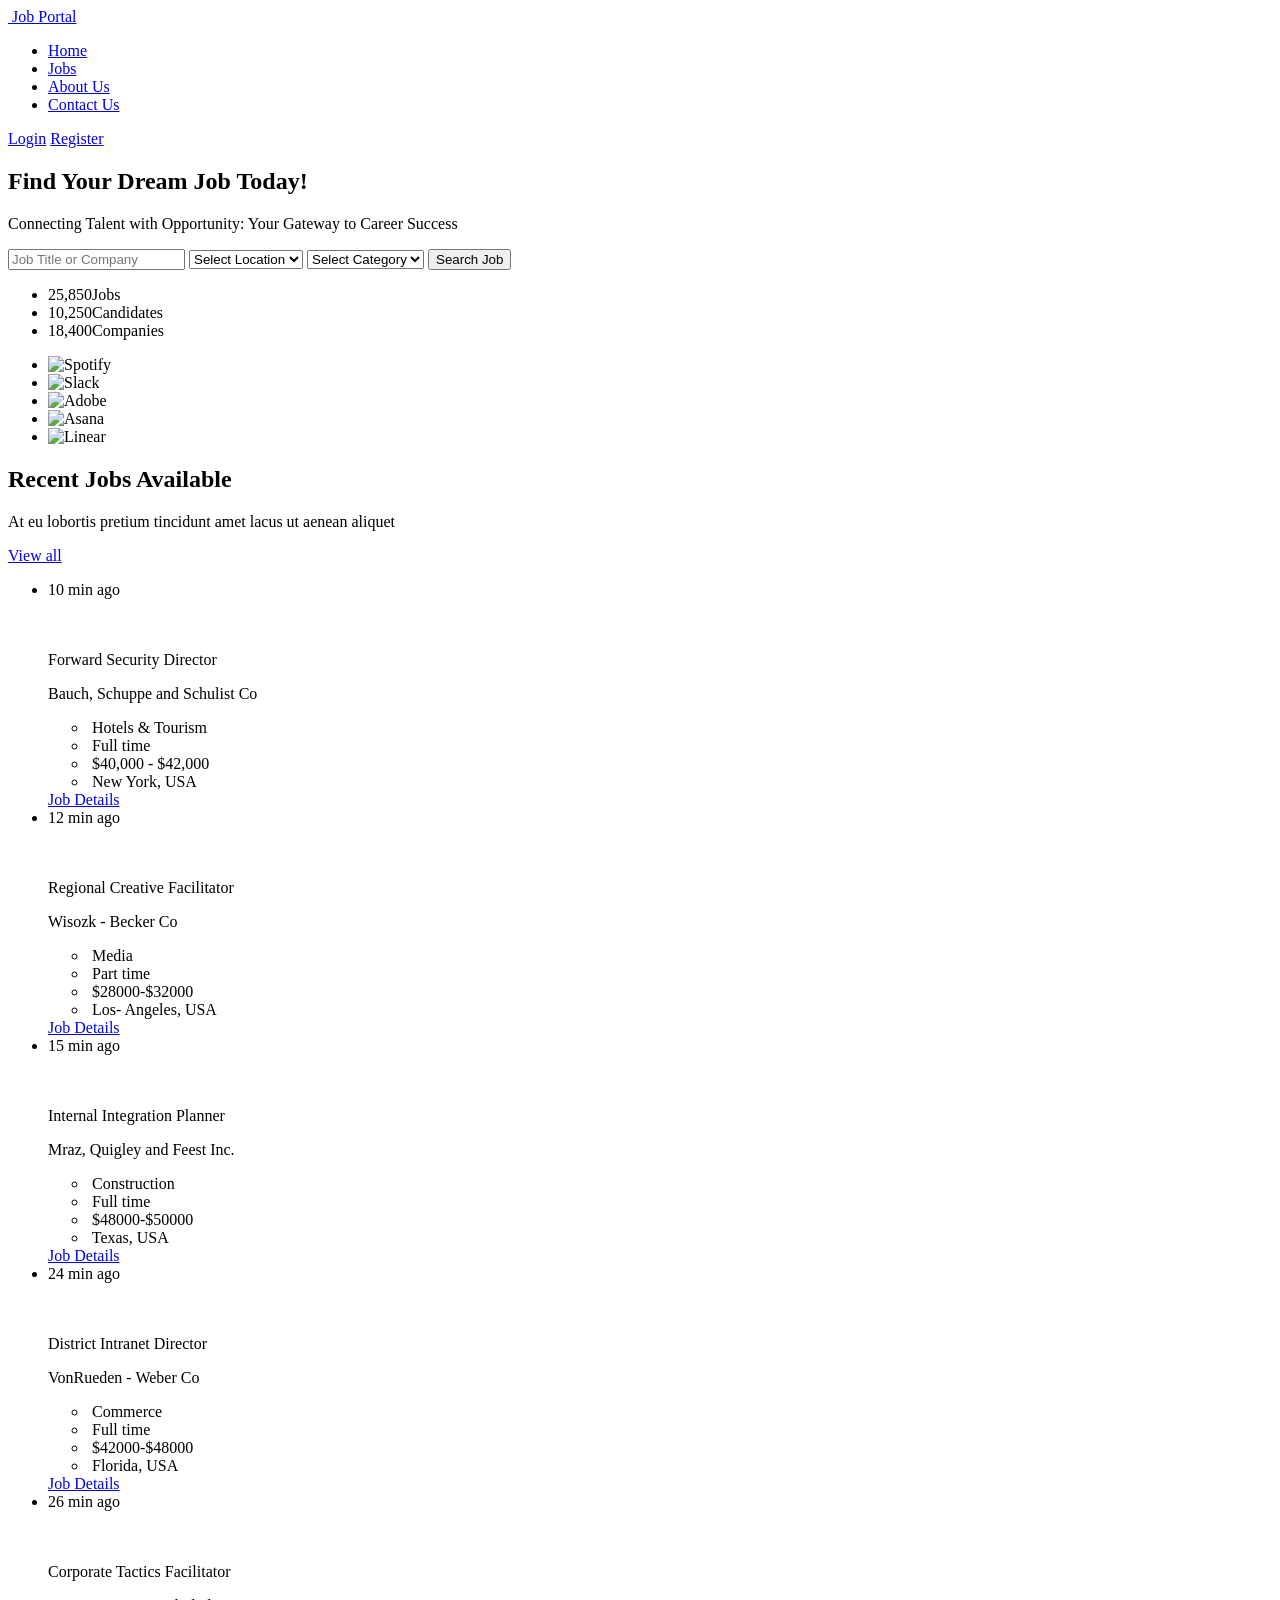
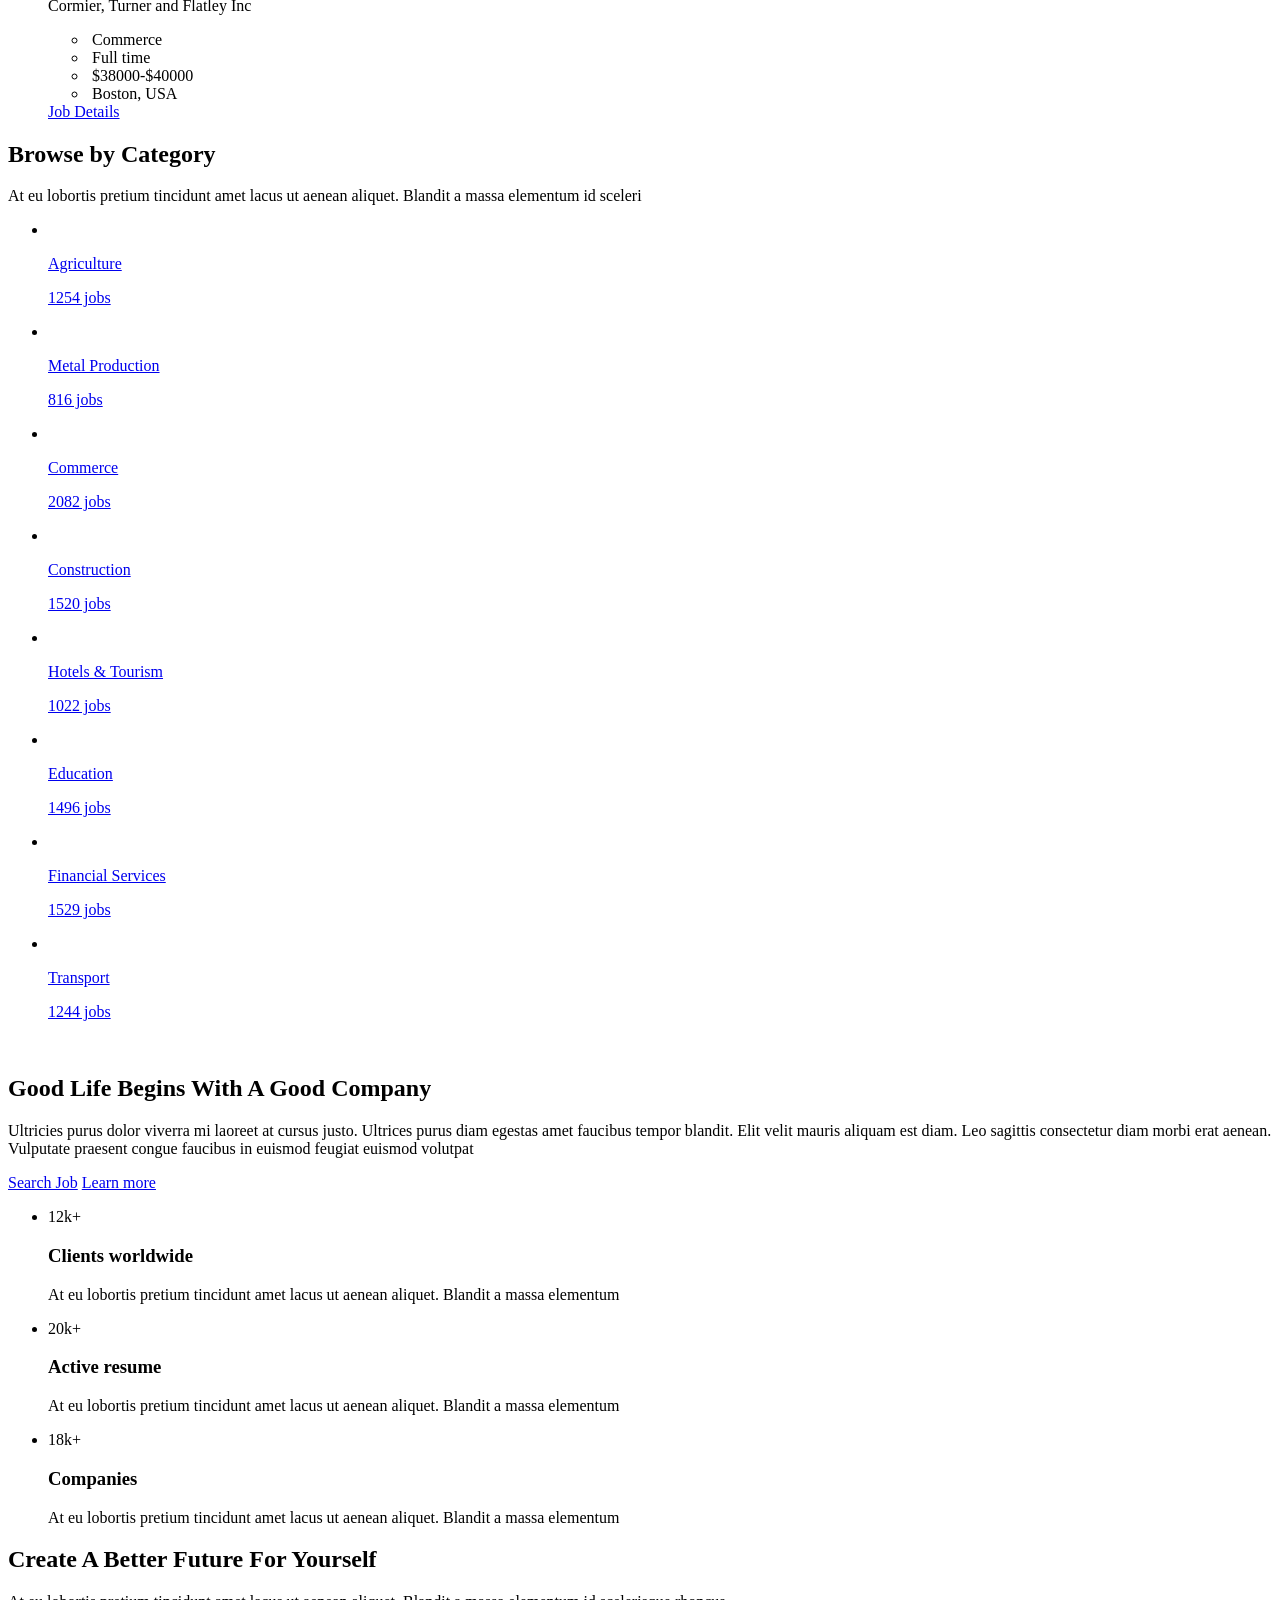
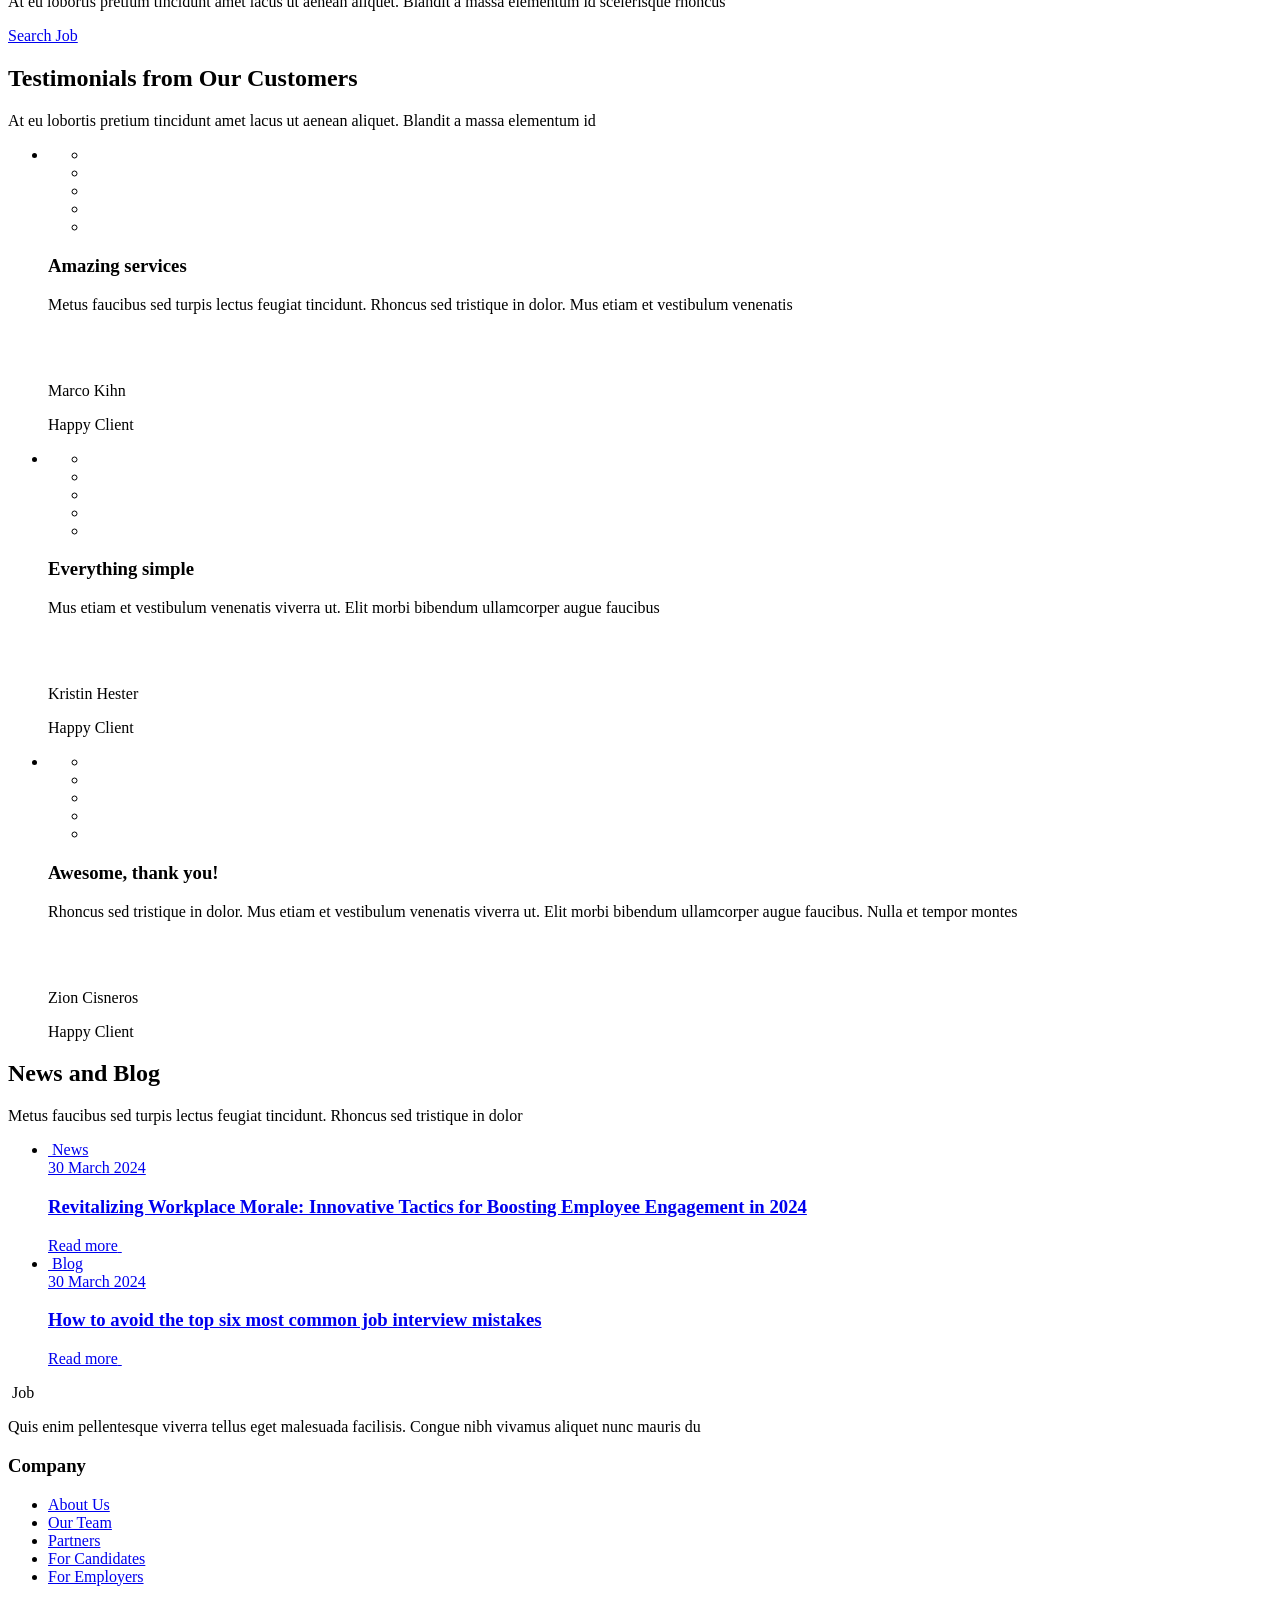
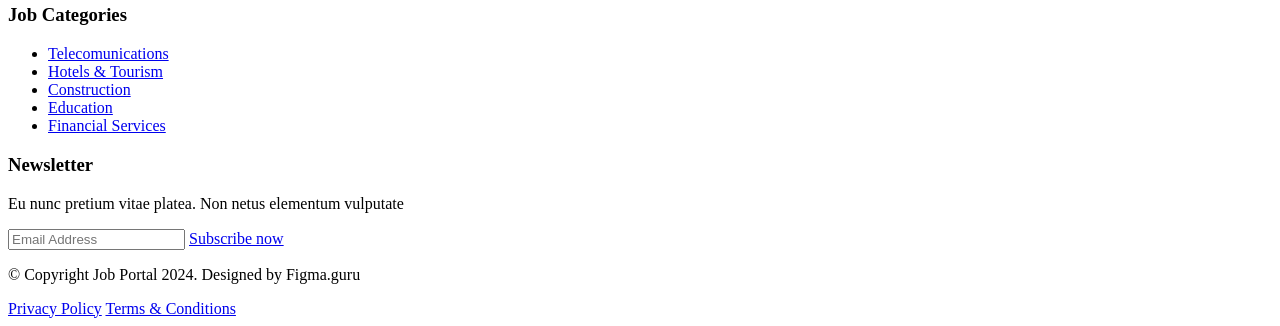
==== index.html @ ed3b893b "Create job details page HTML structure" ====
<!doctype html>
<html lang="en">
  <head>
    <meta charset="UTF-8" />
    <meta name="viewport" content="width=device-width, initial-scale=1.0" />
    <title>Job Portal</title>
    <link rel="stylesheet" href="style.css" />
    <link rel="preconnect" href="https://fonts.googleapis.com" />
    <link rel="preconnect" href="https://fonts.gstatic.com" crossorigin />
    <link
      href="https://fonts.googleapis.com/css2?family=Figtree:ital,wght@0,300..900;1,300..900&display=swap"
      rel="stylesheet"
    />
  </head>

  <body>
    <header class="header">
      <div class="container">
        <div class="header__wrapper">
          <a href="#" class="header__logo">
            <img src="images/bag.svg" alt="" />
            <span>Job Portal</span>
          </a>
          <nav class="header__nav">
            <ul class="header__list">
              <li class="header__item">
                <a href="#">Home</a>
              </li>
              <li class="header__item">
                <a href="#">Jobs</a>
              </li>
              <li class="header__item">
                <a href="#">About Us</a>
              </li>
              <li class="header__item">
                <a href="#">Contact Us</a>
              </li>
            </ul>
          </nav>
          <div class="header__actions">
            <a href="#">Login</a>
            <a class="button button--primary" href="#">Register</a>
          </div>
        </div>
      </div>
    </header>

    <main>
      <section class="hero">
        <div class="container">
          <div class="hero__wrapper">
            <h1 class="hero__title">Find Your Dream Job Today!</h1>
            <p class="hero__subtitle">
              Connecting Talent with Opportunity: Your Gateway to Career Success
            </p>
            <form class="hero__search">
              <input
                class="form__input"
                type="text"
                placeholder="Job Title or Company"
              />
              <select class="form__select" name="" id="">
                <option value="">Select Location</option>
              </select>
              <select class="form__select" name="" id="">
                <option value="">Select Category</option>
              </select>
              <button class="button button--primary hero__button" type="submit">
                Search Job
              </button>
            </form>
            <ul class="hero__statistics">
              <li class="hero__stat">
                <img src="images/jobs.svg" alt="" /><span>25,850</span
                ><span>Jobs</span>
              </li>
              <li class="hero__stat">
                <img src="images/candidates.svg" alt="" /><span>10,250</span
                ><span>Candidates</span>
              </li>
              <li class="hero__stat">
                <img src="images/companies.svg" alt="" /><span>18,400</span
                ><span>Companies</span>
              </li>
            </ul>

            <ul class="hero__company-logos">
              <li class="hero__company-logo">
                <img src="images/spotify.svg" alt="Spotify" />
              </li>
              <li class="hero__company-logo">
                <img src="images/slack.svg" alt="Slack" />
              </li>
              <li class="hero__company-logo">
                <img src="images/adobe.svg" alt="Adobe" />
              </li>
              <li class="hero__company-logo">
                <img src="images/asana.svg" alt="Asana" />
              </li>
              <li class="hero__company-logo">
                <img src="images/linear.svg" alt="Linear" />
              </li>
            </ul>
          </div>
        </div>
      </section>

      <section class="jobs">
        <div class="container">
          <div class="jobs__wrapper">
            <div class="jobs__header">
              <div class="jobs__heading">
                <h2 class="jobs__header-title">Recent Jobs Available</h2>
                <p class="jobs__header-desc">
                  At eu lobortis pretium tincidunt amet lacus ut aenean aliquet
                </p>
              </div>
              <a class="jobs__header-link" href="jobs.html">View all</a>
            </div>

            <ul class="jobs__list">
              <li class="jobs__item">
                <div class="jobs__top">
                  <div class="jobs__time">
                    <span>10 min ago</span>
                  </div>
                  <div class="jobs__favorite">
                    <img src="images/plus.svg" alt="" />
                  </div>
                </div>
                <div class="jobs__main">
                  <img src="images/jobs-1.svg" alt="" />
                  <div class="jobs__contents">
                    <p class="jobs__title">Forward Security Director</p>
                    <p class="jobs__subtitle">Bauch, Schuppe and Schulist Co</p>
                  </div>
                </div>
                <div class="jobs__bottom">
                  <ul class="jobs__meta">
                    <li class="jobs__meta-item">
                      <img src="images/bag.svg" alt="" />
                      <span>Hotels & Tourism</span>
                    </li>

                    <li class="jobs__meta-item">
                      <img src="images/clock.svg" alt="" />
                      <span>Full time</span>
                    </li>

                    <li class="jobs__meta-item">
                      <img src="images/wallet.svg" alt="" />
                      <span>$40,000 - $42,000</span>
                    </li>

                    <li class="jobs__meta-item">
                      <img src="images/location.svg" alt="" />
                      <span>New York, USA</span>
                    </li>
                  </ul>

                  <div class="jobs__details">
                    <a class="button button--primary" href="job-details.html">
                      Job Details
                    </a>
                  </div>
                </div>
              </li>
              <li class="jobs__item">
                <div class="jobs__top">
                  <div class="jobs__time">
                    <span>12 min ago</span>
                  </div>
                  <div class="jobs__favorite">
                    <img src="images/plus.svg" alt="" />
                  </div>
                </div>
                <div class="jobs__main">
                  <img src="images/jobs-2.svg" alt="" />
                  <div class="jobs__contents">
                    <p class="jobs__title">Regional Creative Facilitator</p>
                    <p class="jobs__subtitle">Wisozk - Becker Co</p>
                  </div>
                </div>
                <div class="jobs__bottom">
                  <ul class="jobs__meta">
                    <li class="jobs__meta-item">
                      <img src="images/bag.svg" alt="" />
                      <span>Media</span>
                    </li>

                    <li class="jobs__meta-item">
                      <img src="images/clock.svg" alt="" />
                      <span>Part time</span>
                    </li>

                    <li class="jobs__meta-item">
                      <img src="images/wallet.svg" alt="" />
                      <span>$28000-$32000</span>
                    </li>

                    <li class="jobs__meta-item">
                      <img src="images/location.svg" alt="" />
                      <span>Los- Angeles, USA</span>
                    </li>
                  </ul>

                  <div class="jobs__details">
                    <a class="button button--primary" href="job-details.html">
                      Job Details
                    </a>
                  </div>
                </div>
              </li>
              <li class="jobs__item">
                <div class="jobs__top">
                  <div class="jobs__time">
                    <span>15 min ago</span>
                  </div>
                  <div class="jobs__favorite">
                    <img src="images/plus.svg" alt="" />
                  </div>
                </div>
                <div class="jobs__main">
                  <img src="images/jobs-3.svg" alt="" />
                  <div class="jobs__contents">
                    <p class="jobs__title">Internal Integration Planner</p>
                    <p class="jobs__subtitle">Mraz, Quigley and Feest Inc.</p>
                  </div>
                </div>
                <div class="jobs__bottom">
                  <ul class="jobs__meta">
                    <li class="jobs__meta-item">
                      <img src="images/bag.svg" alt="" />
                      <span>Construction</span>
                    </li>

                    <li class="jobs__meta-item">
                      <img src="images/clock.svg" alt="" />
                      <span>Full time</span>
                    </li>

                    <li class="jobs__meta-item">
                      <img src="images/wallet.svg" alt="" />
                      <span>$48000-$50000</span>
                    </li>

                    <li class="jobs__meta-item">
                      <img src="images/location.svg" alt="" />
                      <span>Texas, USA</span>
                    </li>
                  </ul>

                  <div class="jobs__details">
                    <a class="button button--primary" href="job-details.html">
                      Job Details
                    </a>
                  </div>
                </div>
              </li>
              <li class="jobs__item">
                <div class="jobs__top">
                  <div class="jobs__time">
                    <span>24 min ago</span>
                  </div>
                  <div class="jobs__favorite">
                    <img src="images/plus.svg" alt="" />
                  </div>
                </div>
                <div class="jobs__main">
                  <img src="images/jobs-4.svg" alt="" />
                  <div class="jobs__contents">
                    <p class="jobs__title">District Intranet Director</p>
                    <p class="jobs__subtitle">VonRueden - Weber Co</p>
                  </div>
                </div>
                <div class="jobs__bottom">
                  <ul class="jobs__meta">
                    <li class="jobs__meta-item">
                      <img src="images/bag.svg" alt="" />
                      <span>Commerce</span>
                    </li>

                    <li class="jobs__meta-item">
                      <img src="images/clock.svg" alt="" />
                      <span>Full time</span>
                    </li>

                    <li class="jobs__meta-item">
                      <img src="images/wallet.svg" alt="" />
                      <span>$42000-$48000</span>
                    </li>

                    <li class="jobs__meta-item">
                      <img src="images/location.svg" alt="" />
                      <span>Florida, USA</span>
                    </li>
                  </ul>

                  <div class="jobs__details">
                    <a class="button button--primary" href="job-details.html">
                      Job Details
                    </a>
                  </div>
                </div>
              </li>
              <li class="jobs__item">
                <div class="jobs__top">
                  <div class="jobs__time">
                    <span>26 min ago</span>
                  </div>
                  <div class="jobs__favorite">
                    <img src="images/plus.svg" alt="" />
                  </div>
                </div>
                <div class="jobs__main">
                  <img src="images/jobs-5.svg" alt="" />
                  <div class="jobs__contents">
                    <p class="jobs__title">Corporate Tactics Facilitator</p>
                    <p class="jobs__subtitle">
                      Cormier, Turner and Flatley Inc
                    </p>
                  </div>
                </div>
                <div class="jobs__bottom">
                  <ul class="jobs__meta">
                    <li class="jobs__meta-item">
                      <img src="images/bag.svg" alt="" />
                      <span>Commerce</span>
                    </li>

                    <li class="jobs__meta-item">
                      <img src="images/clock.svg" alt="" />
                      <span>Full time</span>
                    </li>

                    <li class="jobs__meta-item">
                      <img src="images/wallet.svg" alt="" />
                      <span>$38000-$40000</span>
                    </li>

                    <li class="jobs__meta-item">
                      <img src="images/location.svg" alt="" />
                      <span>Boston, USA</span>
                    </li>
                  </ul>

                  <div class="jobs__details">
                    <a class="button button--primary" href="job-details.html">
                      Job Details
                    </a>
                  </div>
                </div>
              </li>
            </ul>
          </div>
        </div>
      </section>

      <section class="category">
        <div class="container">
          <div class="category__wrapper">
            <div class="category__header">
              <h2 class="category__header-title">Browse by Category</h2>
              <p class="category__header-desc">
                At eu lobortis pretium tincidunt amet lacus ut aenean aliquet.
                Blandit a massa elementum id sceleri
              </p>
            </div>

            <ul class="category__list">
              <li class="category__item">
                <a class="category__link" href="#">
                  <img
                    class="category__icon"
                    src="images/category-item-agri.svg"
                    alt=""
                  />
                  <p class="category__title">Agriculture</p>
                  <p class="category__count">1254 jobs</p>
                </a>
              </li>
              <li class="category__item">
                <a class="category__link" href="#">
                  <img
                    class="category__icon"
                    src="images/category-item-metal.svg"
                    alt=""
                  />
                  <p class="category__title">Metal Production</p>
                  <p class="category__count">816 jobs</p>
                </a>
              </li>
              <li class="category__item">
                <a class="category__link" href="#">
                  <img
                    class="category__icon"
                    src="images/category-item-commerce.svg"
                    alt=""
                  />
                  <p class="category__title">Commerce</p>
                  <p class="category__count">2082 jobs</p>
                </a>
              </li>
              <li class="category__item">
                <a class="category__link" href="#">
                  <img
                    class="category__icon"
                    src="images/category-item-const.svg"
                    alt=""
                  />
                  <p class="category__title">Construction</p>
                  <p class="category__count">1520 jobs</p>
                </a>
              </li>
              <li class="category__item">
                <a class="category__link" href="#">
                  <img
                    class="category__icon"
                    src="images/category-item-hotels.svg"
                    alt=""
                  />
                  <p class="category__title">Hotels & Tourism</p>
                  <p class="category__count">1022 jobs</p>
                </a>
              </li>
              <li class="category__item">
                <a class="category__link" href="#">
                  <img
                    class="category__icon"
                    src="images/category-item-education.svg"
                    alt=""
                  />
                  <p class="category__title">Education</p>
                  <p class="category__count">1496 jobs</p>
                </a>
              </li>
              <li class="category__item">
                <a class="category__link" href="#">
                  <img
                    class="category__icon"
                    src="images/category-item-financial.svg"
                    alt=""
                  />
                  <p class="category__title">Financial Services</p>
                  <p class="category__count">1529 jobs</p>
                </a>
              </li>
              <li class="category__item">
                <a class="category__link" href="#">
                  <img
                    class="category__icon"
                    src="images/category-item-transport.svg"
                    alt=""
                  />
                  <p class="category__title">Transport</p>
                  <p class="category__count">1244 jobs</p>
                </a>
              </li>
            </ul>
          </div>
        </div>
      </section>

      <section class="about">
        <div class="container">
          <div class="about__wrapper">
            <div class="about__content">
              <img class="about__img" src="images/about-img.svg" alt="" />
              <div class="about__body">
                <h2 class="about__title">
                  Good Life Begins With A Good Company
                </h2>
                <p class="about__desc">
                  Ultricies purus dolor viverra mi laoreet at cursus justo.
                  Ultrices purus diam egestas amet faucibus tempor blandit. Elit
                  velit mauris aliquam est diam. Leo sagittis consectetur diam
                  morbi erat aenean. Vulputate praesent congue faucibus in
                  euismod feugiat euismod volutpat
                </p>
                <div class="about__actions">
                  <a class="button button--primary" href="#">Search Job</a>
                  <a class="about__learn" href="#">Learn more</a>
                </div>
              </div>
            </div>
            <div class="about__stats">
              <ul class="about__list">
                <li class="about__item">
                  <span class="about__count">12k+</span>
                  <h3 class="about__label">Clients worldwide</h3>
                  <p class="about__info">
                    At eu lobortis pretium tincidunt amet lacus ut aenean
                    aliquet. Blandit a massa elementum
                  </p>
                </li>
                <li class="about__item">
                  <span class="about__count">20k+</span>
                  <h3 class="about__label">Active resume</h3>
                  <p class="about__info">
                    At eu lobortis pretium tincidunt amet lacus ut aenean
                    aliquet. Blandit a massa elementum
                  </p>
                </li>
                <li class="about__item">
                  <span class="about__count">18k+</span>
                  <h3 class="about__label">Companies</h3>
                  <p class="about__info">
                    At eu lobortis pretium tincidunt amet lacus ut aenean
                    aliquet. Blandit a massa elementum
                  </p>
                </li>
              </ul>
            </div>
          </div>
        </div>
      </section>

      <section class="banner">
        <div class="container">
          <div class="banner__wrapper">
            <div class="banner__body">
              <h2 class="banner__title">Create A Better Future For Yourself</h2>
              <p class="banner__desc">
                At eu lobortis pretium tincidunt amet lacus ut aenean aliquet.
                Blandit a massa elementum id scelerisque rhoncus
              </p>
            </div>
            <a class="button button--primary" href="#">Search Job</a>
          </div>
        </div>
      </section>

      <section class="testimonial">
        <div class="container">
          <div class="testimonial__wrapper">
            <div class="testimonial__header">
              <h2 class="testimonial__title">
                Testimonials from Our Customers
              </h2>
              <p class="testimonial__desc">
                At eu lobortis pretium tincidunt amet lacus ut aenean aliquet.
                Blandit a massa elementum id
              </p>
            </div>
            <ul class="testimonial__list">
              <li class="testimonial__item">
                <ul class="testimonial__rating">
                  <li class="testimonial__star">
                    <img src="images/star.svg" alt="" />
                  </li>
                  <li class="testimonial__star">
                    <img src="images/star.svg" alt="" />
                  </li>
                  <li class="testimonial__star">
                    <img src="images/star.svg" alt="" />
                  </li>
                  <li class="testimonial__star">
                    <img src="images/star.svg" alt="" />
                  </li>
                  <li class="testimonial__star">
                    <img src="images/star.svg" alt="" />
                  </li>
                </ul>
                <h3 class="testimonial__headline">Amazing services</h3>
                <p class="testimonial__content">
                  Metus faucibus sed turpis lectus feugiat tincidunt. Rhoncus
                  sed tristique in dolor. Mus etiam et vestibulum venenatis
                </p>
                <img
                  class="testimonial__quote"
                  src="images/testimonial-quote.svg"
                  alt=""
                />
                <div class="testimonial__author">
                  <img
                    class="testimonial__avatar"
                    src="images/testimonial-customer1.svg"
                    alt=""
                  />
                  <div class="testimonial__info">
                    <p class="testimonial__name">Marco Kihn</p>
                    <p class="testimonial__role">Happy Client</p>
                  </div>
                </div>
              </li>
              <li class="testimonial__item">
                <ul class="testimonial__rating">
                  <li class="testimonial__star">
                    <img src="images/star.svg" alt="" />
                  </li>
                  <li class="testimonial__star">
                    <img src="images/star.svg" alt="" />
                  </li>
                  <li class="testimonial__star">
                    <img src="images/star.svg" alt="" />
                  </li>
                  <li class="testimonial__star">
                    <img src="images/star.svg" alt="" />
                  </li>
                  <li class="testimonial__star">
                    <img src="images/star.svg" alt="" />
                  </li>
                </ul>
                <h3 class="testimonial__headline">Everything simple</h3>
                <p class="testimonial__content">
                  Mus etiam et vestibulum venenatis viverra ut. Elit morbi
                  bibendum ullamcorper augue faucibus
                </p>
                <img
                  class="testimonial__quote"
                  src="images/testimonial-quote.svg"
                  alt=""
                />
                <div class="testimonial__author">
                  <img
                    class="testimonial__avatar"
                    src="images/testimonial-customer2.svg"
                    alt=""
                  />
                  <div class="testimonial__info">
                    <p class="testimonial__name">Kristin Hester</p>
                    <p class="testimonial__role">Happy Client</p>
                  </div>
                </div>
              </li>
              <li class="testimonial__item">
                <ul class="testimonial__rating">
                  <li class="testimonial__star">
                    <img src="images/star.svg" alt="" />
                  </li>
                  <li class="testimonial__star">
                    <img src="images/star.svg" alt="" />
                  </li>
                  <li class="testimonial__star">
                    <img src="images/star.svg" alt="" />
                  </li>
                  <li class="testimonial__star">
                    <img src="images/star.svg" alt="" />
                  </li>
                  <li class="testimonial__star">
                    <img src="images/star.svg" alt="" />
                  </li>
                </ul>
                <h3 class="testimonial__headline">Awesome, thank you!</h3>
                <p class="testimonial__content">
                  Rhoncus sed tristique in dolor. Mus etiam et vestibulum
                  venenatis viverra ut. Elit morbi bibendum ullamcorper augue
                  faucibus. Nulla et tempor montes
                </p>
                <img
                  class="testimonial__quote"
                  src="images/testimonial-quote.svg"
                  alt=""
                />
                <div class="testimonial__author">
                  <img
                    class="testimonial__avatar"
                    src="images/testimonial-customer3.svg"
                    alt=""
                  />
                  <div class="testimonial__info">
                    <p class="testimonial__name">Zion Cisneros</p>
                    <p class="testimonial__role">Happy Client</p>
                  </div>
                </div>
              </li>
            </ul>
          </div>
        </div>
      </section>

      <section class="blog">
        <div class="container">
          <div class="blog__wrapper">
            <div class="blog__header">
              <h2 class="blog__title">News and Blog</h2>
              <p class="blog__intro">
                Metus faucibus sed turpis lectus feugiat tincidunt. Rhoncus sed
                tristique in dolor
              </p>
            </div>
            <ul class="blog__list">
              <li class="blog__item">
                <a class="blog__link" href="#">
                  <div class="blog__heading">
                    <img
                      class="blog__image"
                      src="images/blog-image.svg"
                      alt=""
                    />
                    <span class="blog__genre">News</span>
                  </div>
                  <div class="blog__content">
                    <time class="blog__date" datetime="2024-03-30">
                      30 March 2024
                    </time>
                    <h3 class="blog__headline">
                      Revitalizing Workplace Morale: Innovative Tactics for
                      Boosting Employee Engagement in 2024
                    </h3>
                    <div class="blog__more">
                      <span class="blog__read-more">Read more</span>
                      <img class="blog__arrow" src="images/arrow.svg" alt="" />
                    </div>
                  </div>
                </a>
              </li>
              <li class="blog__item">
                <a class="blog__link" href="#">
                  <div class="blog__heading">
                    <img
                      class="blog__image"
                      src="images/blog-image.svg"
                      alt=""
                    />
                    <span class="blog__genre">Blog</span>
                  </div>
                  <div class="blog__content">
                    <time class="blog__date" datetime="2024-03-30">
                      30 March 2024
                    </time>
                    <h3 class="blog__headline">
                      How to avoid the top six most common job interview
                      mistakes
                    </h3>
                    <div class="blog__more">
                      <span class="blog__read-more">Read more</span>
                      <img class="blog__arrow" src="images/arrow.svg" alt="" />
                    </div>
                  </div>
                </a>
              </li>
            </ul>
          </div>
        </div>
      </section>
    </main>

    <footer class="footer">
      <div class="container">
        <div class="footer__wrapper">
          <div class="footer__col footer__col--brand">
            <div class="footer__logo">
              <img src="images/bag.svg" alt="" />
              <span>Job</span>
            </div>
            <p class="footer__desc">
              Quis enim pellentesque viverra tellus eget malesuada facilisis.
              Congue nibh vivamus aliquet nunc mauris du
            </p>
          </div>

          <div class="footer__col">
            <h3 class="footer__title">Company</h3>
            <ul class="footer__list">
              <li><a href="#" class="footer__link">About Us</a></li>
              <li><a href="#" class="footer__link">Our Team</a></li>
              <li><a href="#" class="footer__link">Partners</a></li>
              <li><a href="#" class="footer__link">For Candidates</a></li>
              <li><a href="#" class="footer__link">For Employers</a></li>
            </ul>
          </div>
          <div class="footer__col">
            <h3 class="footer__title">Job Categories</h3>
            <ul class="footer__list">
              <li><a href="#" class="footer__link">Telecomunications</a></li>
              <li><a href="#" class="footer__link">Hotels & Tourism</a></li>
              <li><a href="#" class="footer__link">Construction</a></li>
              <li><a href="#" class="footer__link">Education</a></li>
              <li><a href="#" class="footer__link">Financial Services</a></li>
            </ul>
          </div>
          <div class="footer__col">
            <h3 class="footer__title">Newsletter</h3>

            <div class="footer__content">
              <p class="footer__news-desc">
                Eu nunc pretium vitae platea. Non netus elementum vulputate
              </p>
              <input type="email" placeholder="Email Address" />
              <a class="button button--primary" href="#">Subscribe now</a>
            </div>
          </div>
        </div>
        <div class="footer__bottom">
          <p class="footer__copy">
            © Copyright Job Portal 2024. Designed by Figma.guru
          </p>
          <div class="footer__addition">
            <a href="#" class="footer__privacy">Privacy Policy</a>
            <a href="#" class="footer__terms">Terms & Conditions</a>
          </div>
        </div>
      </div>
    </footer>
  </body>
</html>
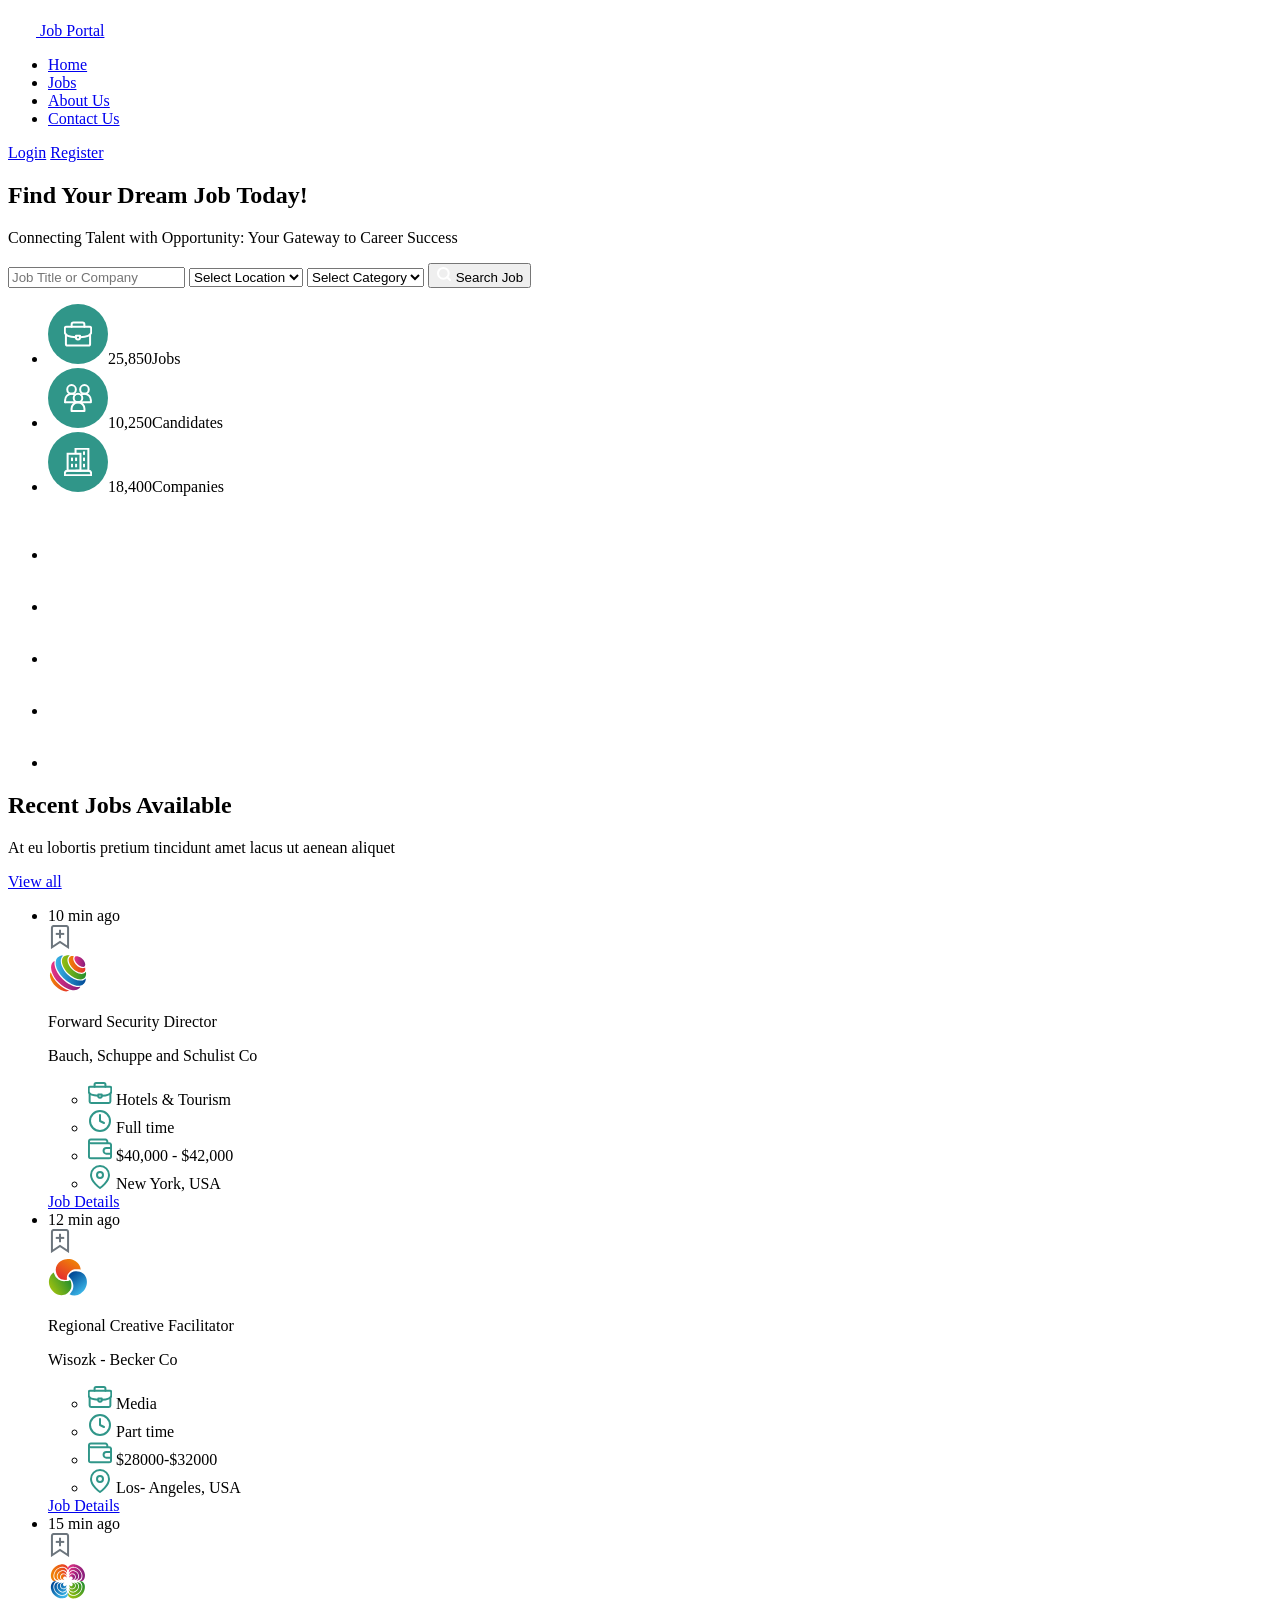
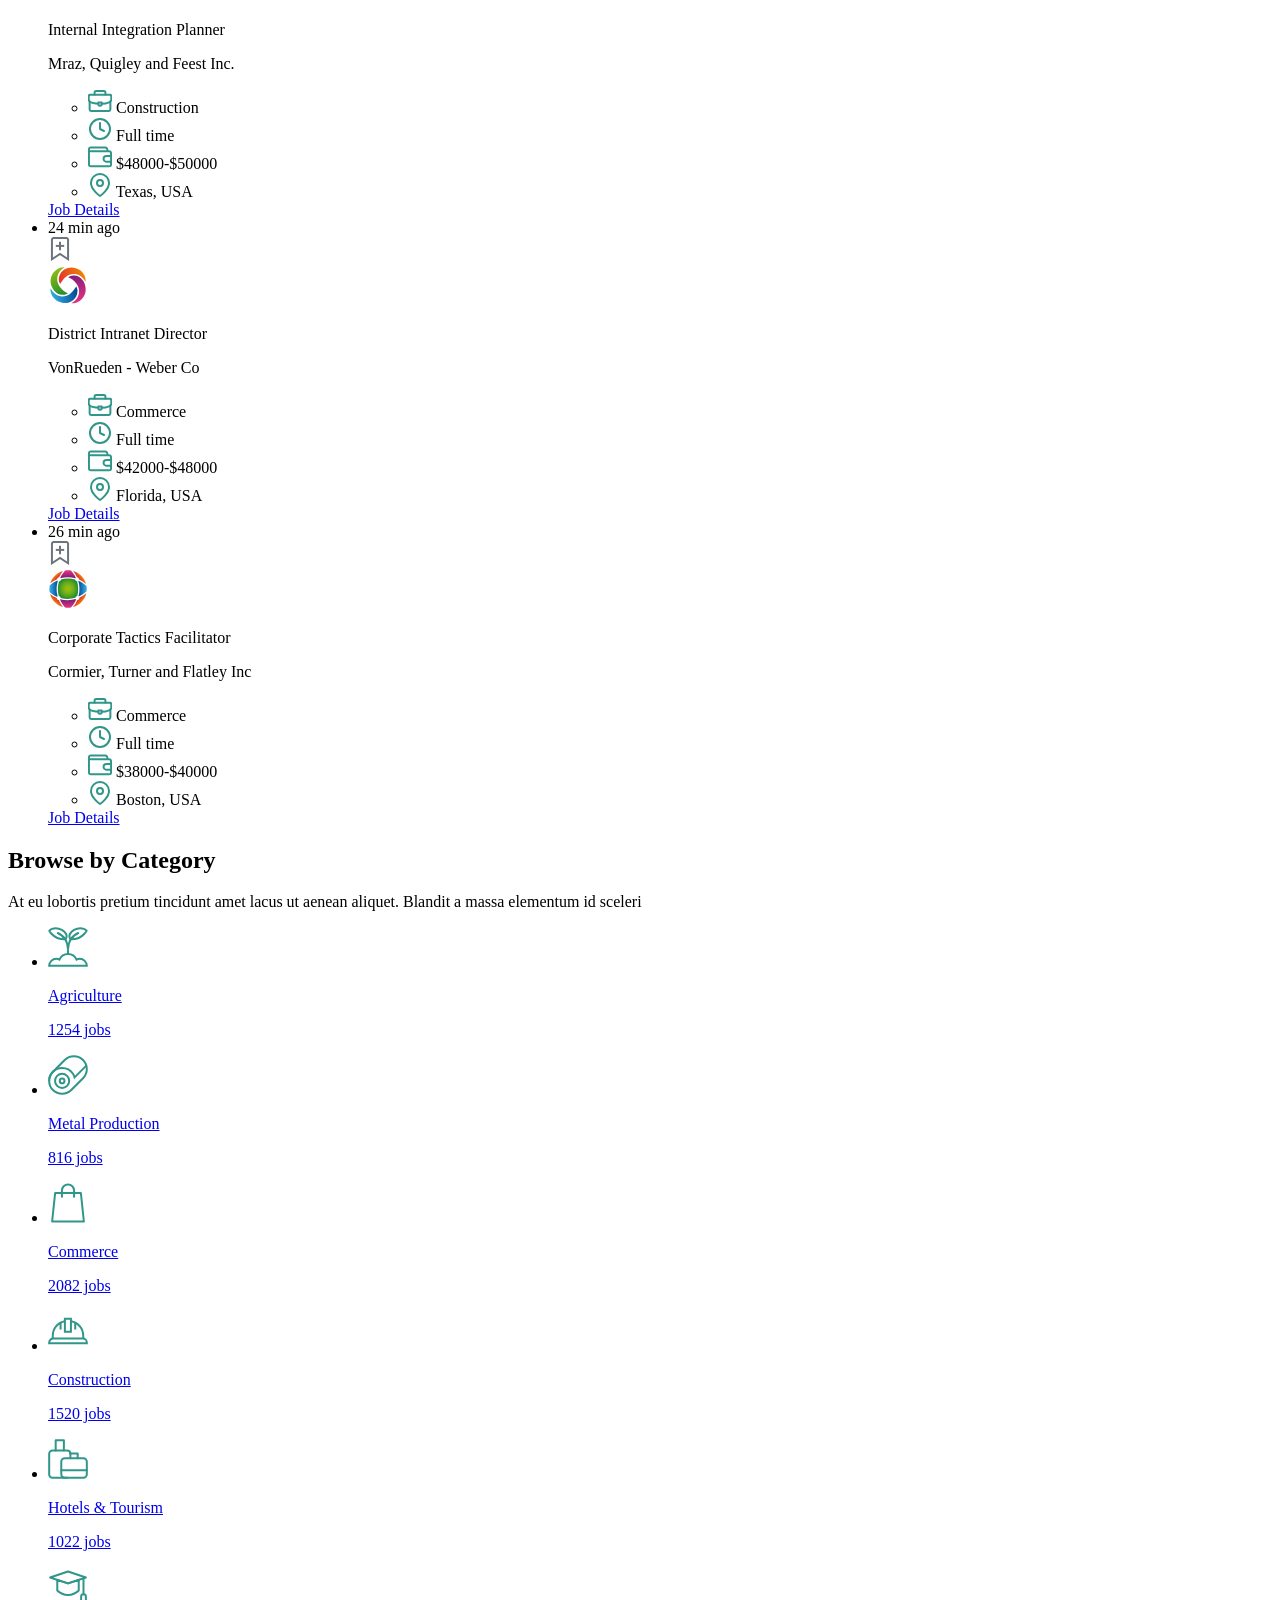
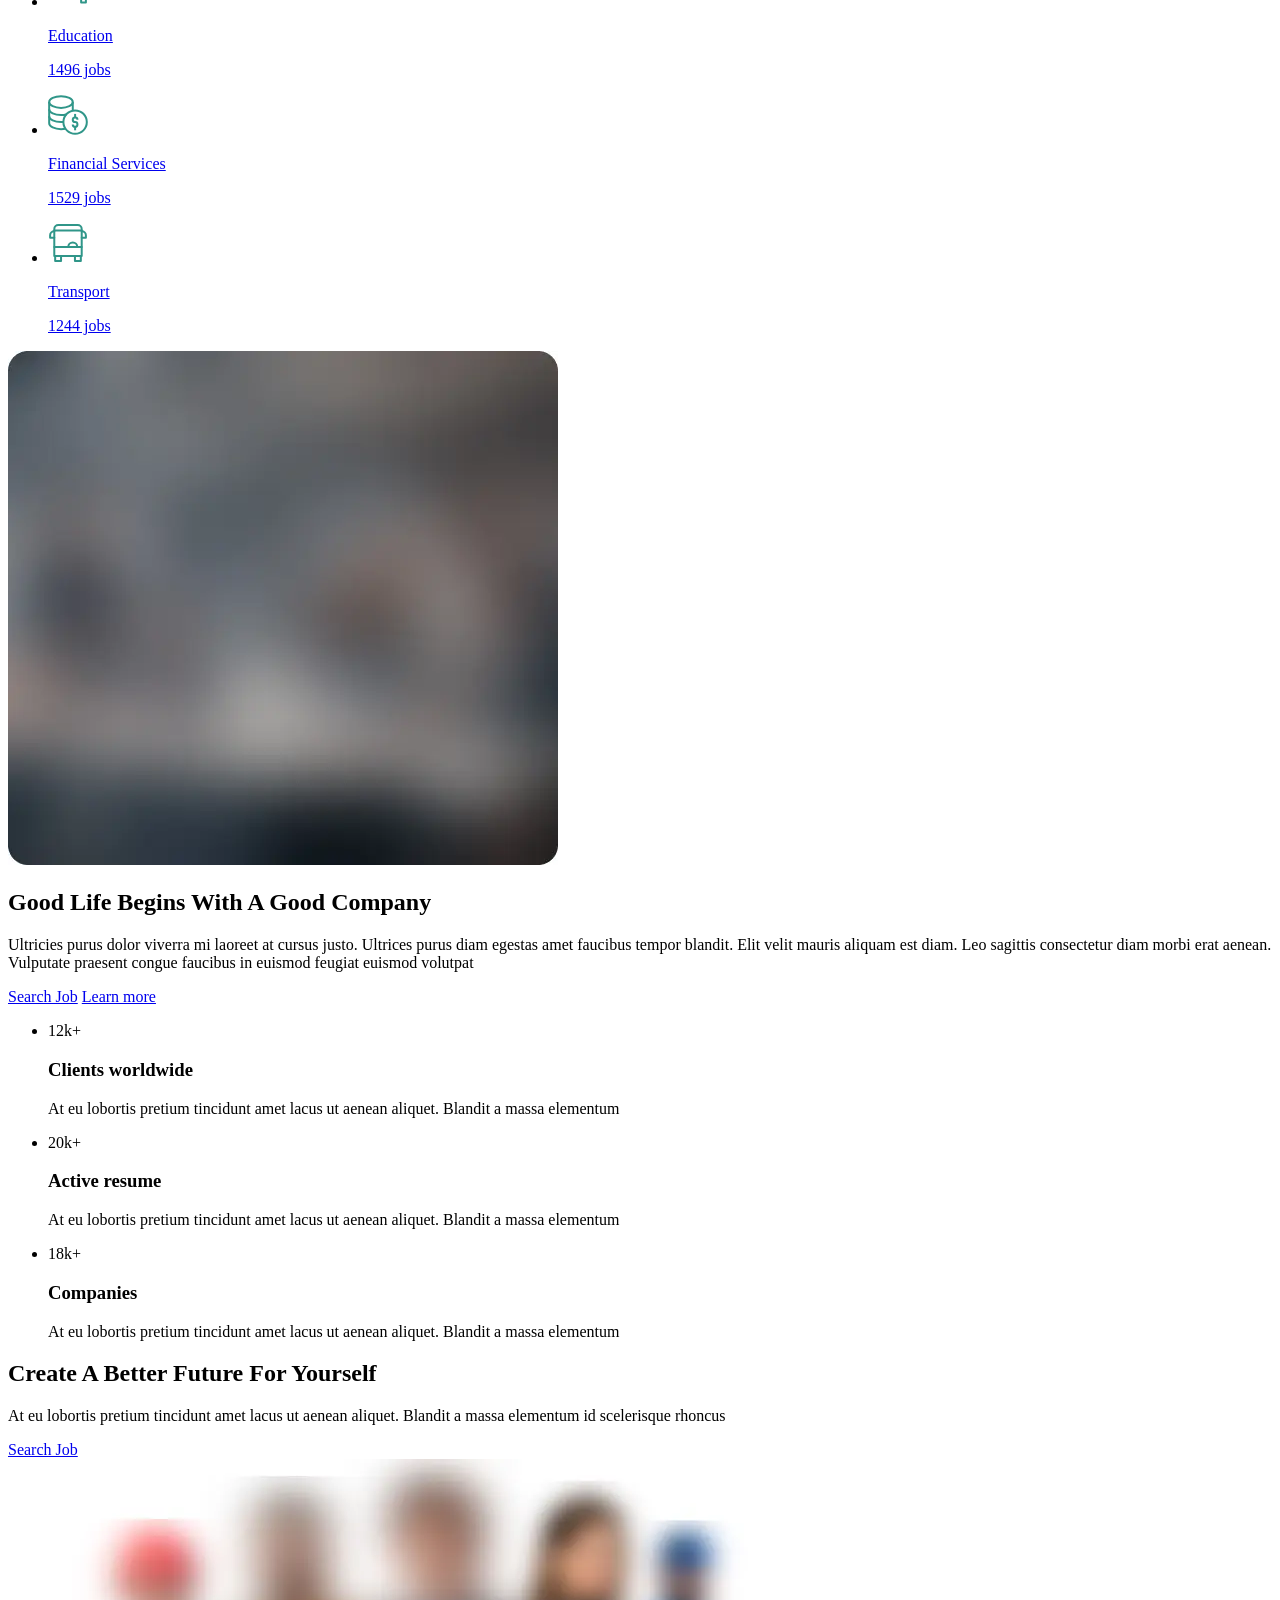
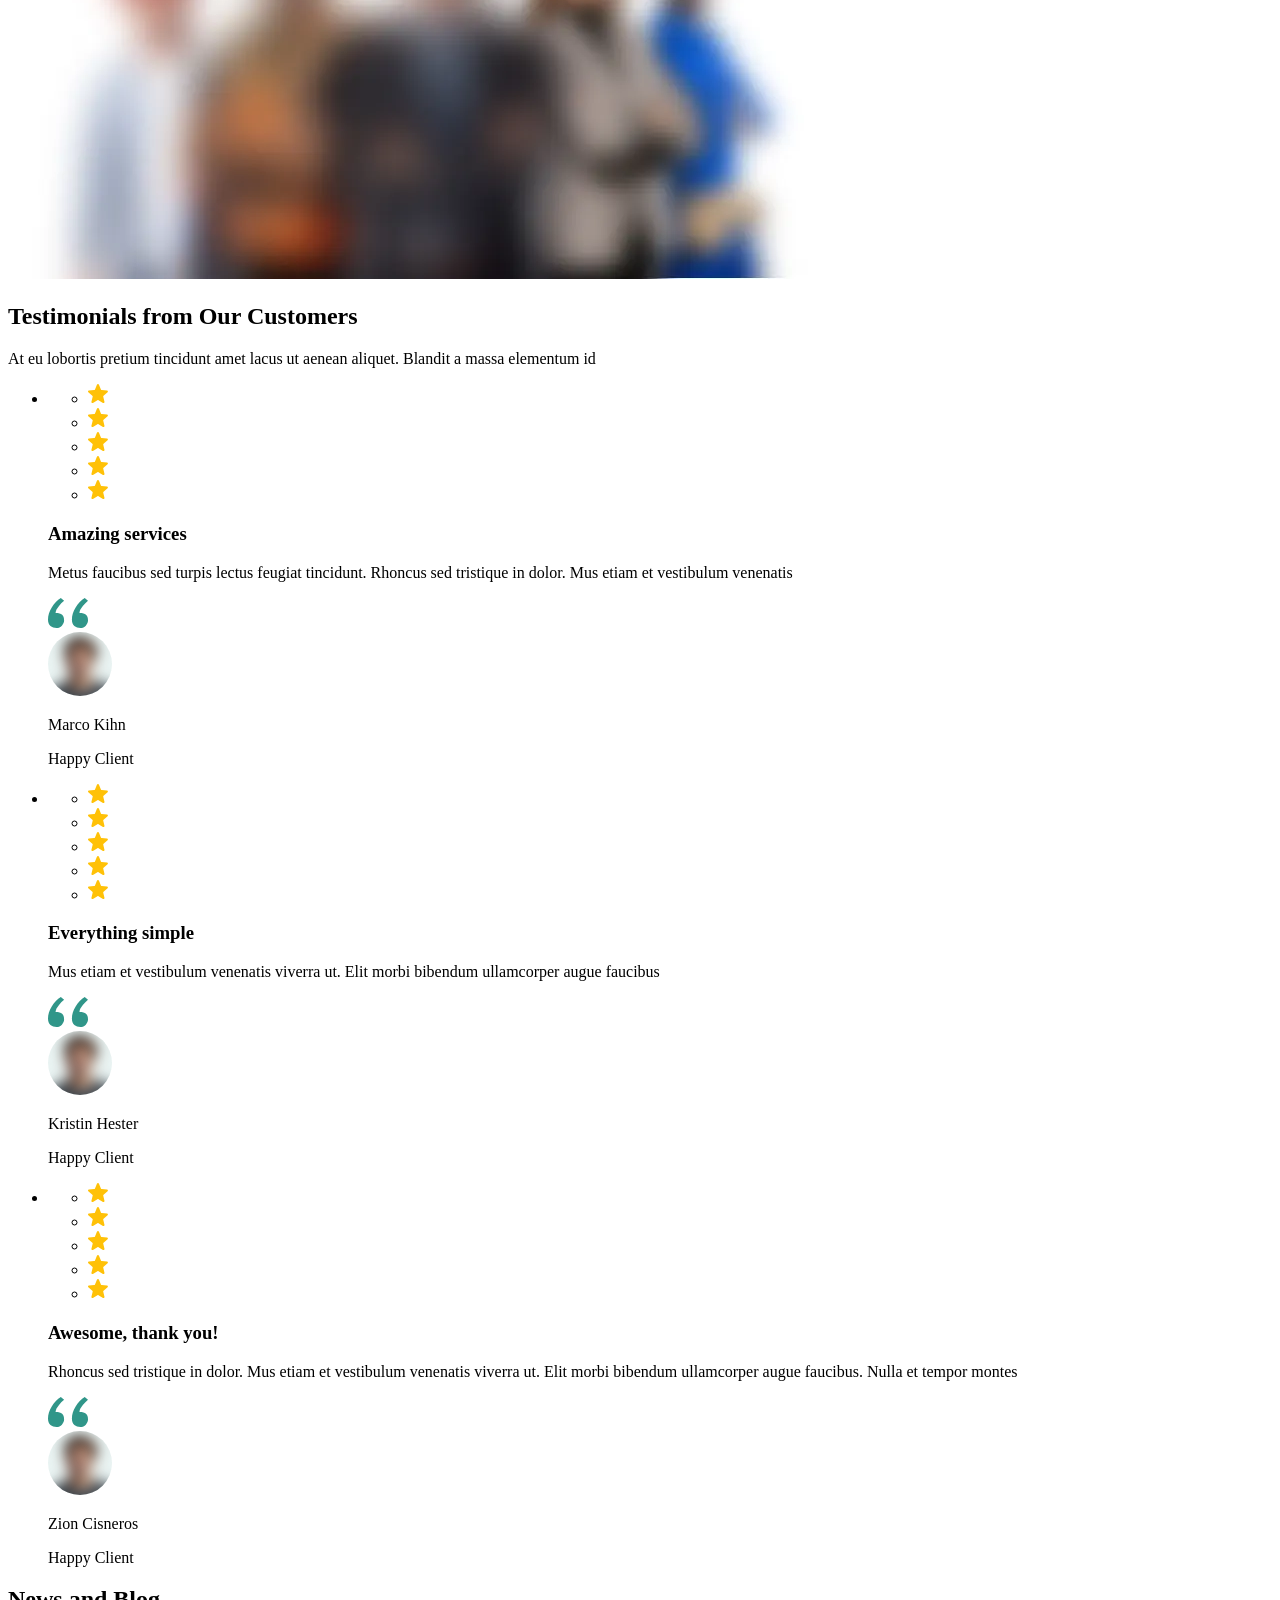
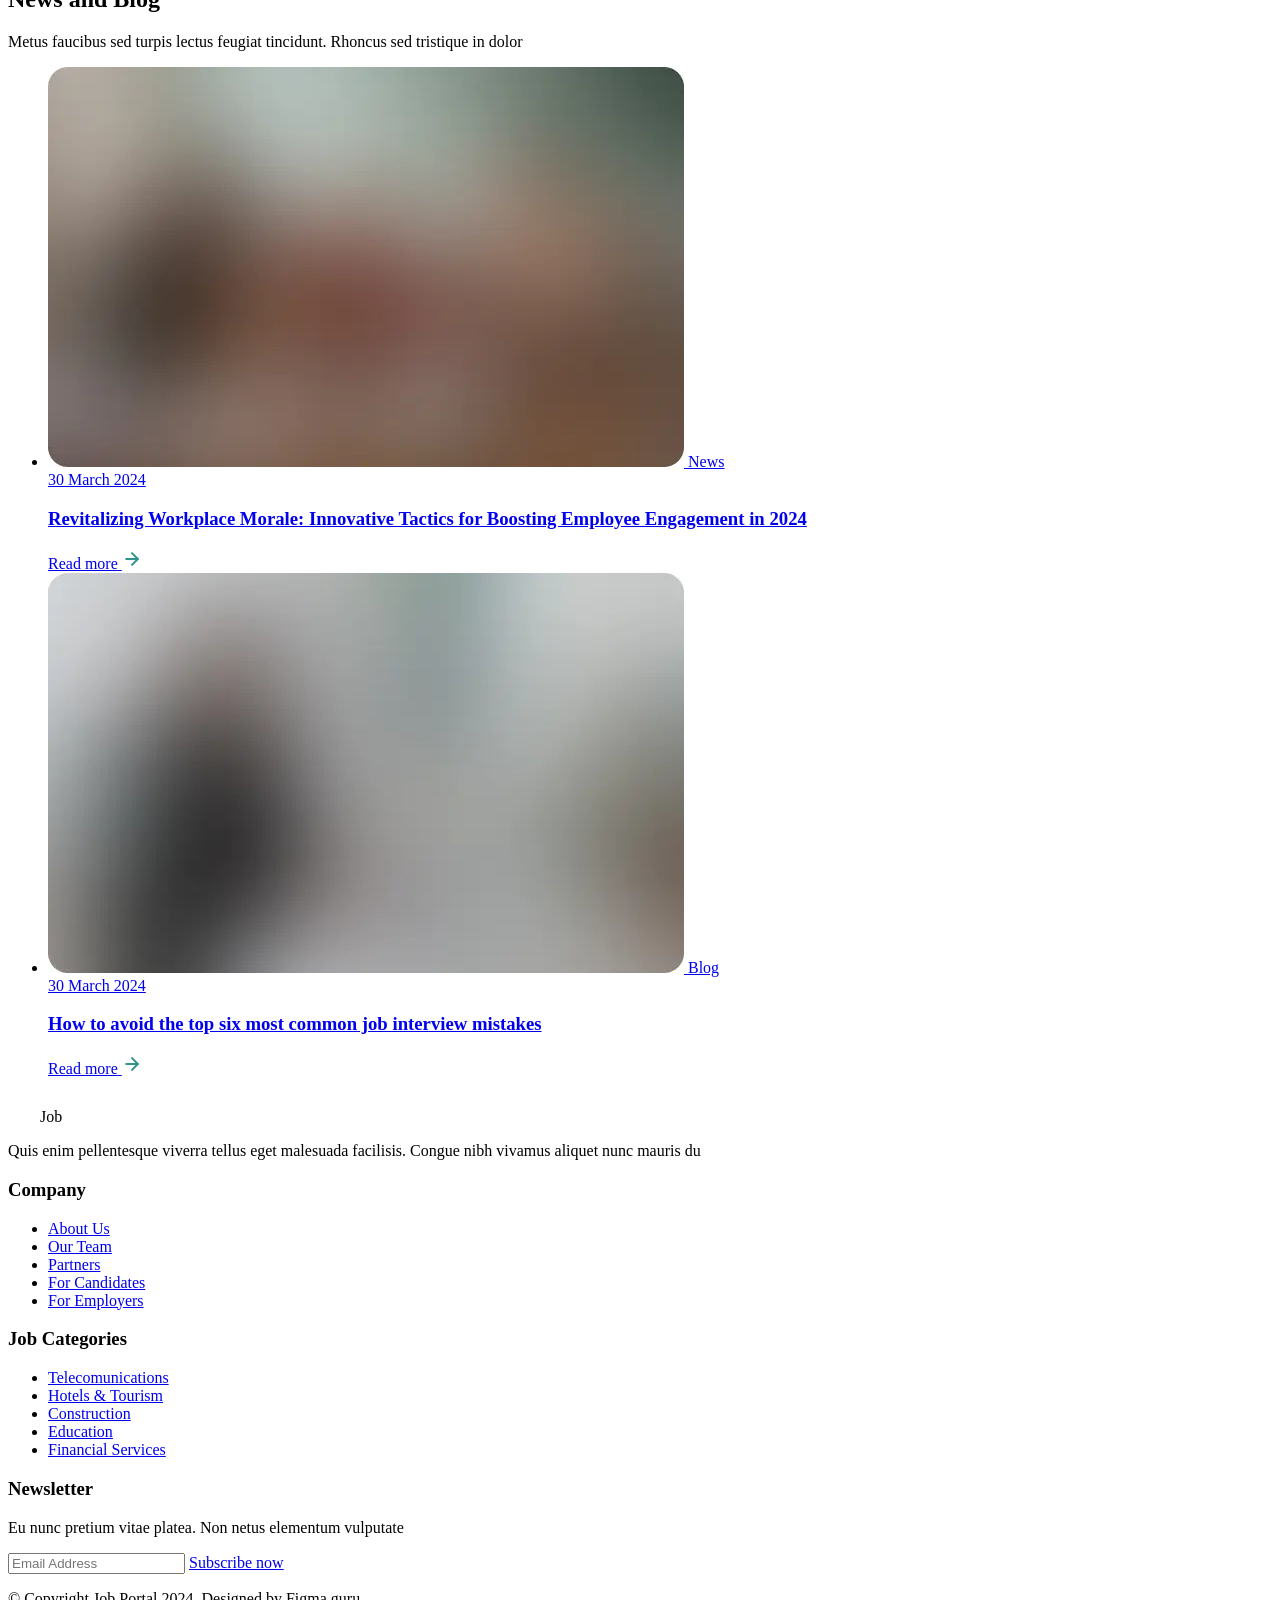
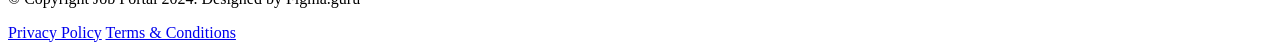
==== commit 675bc1d4: "Add base styles" ====
--- a/index.html
+++ b/index.html
@@ -18,7 +18,7 @@
       <div class="container">
         <div class="header__wrapper">
           <a href="#" class="header__logo">
-            <img src="images/bag.svg" alt="" />
+            <img src="images/sitelogo.svg" alt="" />
             <span>Job Portal</span>
           </a>
           <nav class="header__nav">
@@ -66,6 +66,7 @@
                 <option value="">Select Category</option>
               </select>
               <button class="button button--primary hero__button" type="submit">
+                <img class="hero__search-icon" src="images/search-white.svg" alt="" />
                 Search Job
               </button>
             </form>
@@ -372,7 +373,7 @@
                 <a class="category__link" href="#">
                   <img
                     class="category__icon"
-                    src="images/category-item-agri.svg"
+                    src="images/agriculture.svg"
                     alt=""
                   />
                   <p class="category__title">Agriculture</p>
@@ -381,11 +382,7 @@
               </li>
               <li class="category__item">
                 <a class="category__link" href="#">
-                  <img
-                    class="category__icon"
-                    src="images/category-item-metal.svg"
-                    alt=""
-                  />
+                  <img class="category__icon" src="images/metal.svg" alt="" />
                   <p class="category__title">Metal Production</p>
                   <p class="category__count">816 jobs</p>
                 </a>
@@ -394,7 +391,7 @@
                 <a class="category__link" href="#">
                   <img
                     class="category__icon"
-                    src="images/category-item-commerce.svg"
+                    src="images/commerce.svg"
                     alt=""
                   />
                   <p class="category__title">Commerce</p>
@@ -405,7 +402,7 @@
                 <a class="category__link" href="#">
                   <img
                     class="category__icon"
-                    src="images/category-item-const.svg"
+                    src="images/construction.svg"
                     alt=""
                   />
                   <p class="category__title">Construction</p>
@@ -414,11 +411,7 @@
               </li>
               <li class="category__item">
                 <a class="category__link" href="#">
-                  <img
-                    class="category__icon"
-                    src="images/category-item-hotels.svg"
-                    alt=""
-                  />
+                  <img class="category__icon" src="images/hotels.svg" alt="" />
                   <p class="category__title">Hotels & Tourism</p>
                   <p class="category__count">1022 jobs</p>
                 </a>
@@ -427,7 +420,7 @@
                 <a class="category__link" href="#">
                   <img
                     class="category__icon"
-                    src="images/category-item-education.svg"
+                    src="images/education.svg"
                     alt=""
                   />
                   <p class="category__title">Education</p>
@@ -438,7 +431,7 @@
                 <a class="category__link" href="#">
                   <img
                     class="category__icon"
-                    src="images/category-item-financial.svg"
+                    src="images/financial.svg"
                     alt=""
                   />
                   <p class="category__title">Financial Services</p>
@@ -449,7 +442,7 @@
                 <a class="category__link" href="#">
                   <img
                     class="category__icon"
-                    src="images/category-item-transport.svg"
+                    src="images/transport.svg"
                     alt=""
                   />
                   <p class="category__title">Transport</p>
@@ -465,7 +458,7 @@
         <div class="container">
           <div class="about__wrapper">
             <div class="about__content">
-              <img class="about__img" src="images/about-img.svg" alt="" />
+              <img class="about__img" src="images/about-img.webp" alt="" />
               <div class="about__body">
                 <h2 class="about__title">
                   Good Life Begins With A Good Company
@@ -524,8 +517,9 @@
                 At eu lobortis pretium tincidunt amet lacus ut aenean aliquet.
                 Blandit a massa elementum id scelerisque rhoncus
               </p>
-            </div>
-            <a class="button button--primary" href="#">Search Job</a>
+              <a class="button button--primary" href="#">Search Job</a>
+            </div>
+            <img class="banner__img" src="images/banner-img.webp" alt="" />
           </div>
         </div>
       </section>
@@ -566,15 +560,11 @@
                   Metus faucibus sed turpis lectus feugiat tincidunt. Rhoncus
                   sed tristique in dolor. Mus etiam et vestibulum venenatis
                 </p>
-                <img
-                  class="testimonial__quote"
-                  src="images/testimonial-quote.svg"
-                  alt=""
-                />
+                <img class="testimonial__quote" src="images/quote.svg" alt="" />
                 <div class="testimonial__author">
                   <img
                     class="testimonial__avatar"
-                    src="images/testimonial-customer1.svg"
+                    src="images/customer.svg"
                     alt=""
                   />
                   <div class="testimonial__info">
@@ -606,15 +596,11 @@
                   Mus etiam et vestibulum venenatis viverra ut. Elit morbi
                   bibendum ullamcorper augue faucibus
                 </p>
-                <img
-                  class="testimonial__quote"
-                  src="images/testimonial-quote.svg"
-                  alt=""
-                />
+                <img class="testimonial__quote" src="images/quote.svg" alt="" />
                 <div class="testimonial__author">
                   <img
                     class="testimonial__avatar"
-                    src="images/testimonial-customer2.svg"
+                    src="images/customer.svg"
                     alt=""
                   />
                   <div class="testimonial__info">
@@ -647,15 +633,11 @@
                   venenatis viverra ut. Elit morbi bibendum ullamcorper augue
                   faucibus. Nulla et tempor montes
                 </p>
-                <img
-                  class="testimonial__quote"
-                  src="images/testimonial-quote.svg"
-                  alt=""
-                />
+                <img class="testimonial__quote" src="images/quote.svg" alt="" />
                 <div class="testimonial__author">
                   <img
                     class="testimonial__avatar"
-                    src="images/testimonial-customer3.svg"
+                    src="images/customer.svg"
                     alt=""
                   />
                   <div class="testimonial__info">
@@ -685,7 +667,7 @@
                   <div class="blog__heading">
                     <img
                       class="blog__image"
-                      src="images/blog-image.svg"
+                      src="images/blog-image1.webp"
                       alt=""
                     />
                     <span class="blog__genre">News</span>
@@ -710,7 +692,7 @@
                   <div class="blog__heading">
                     <img
                       class="blog__image"
-                      src="images/blog-image.svg"
+                      src="images/blog-image2.webp"
                       alt=""
                     />
                     <span class="blog__genre">Blog</span>
@@ -741,7 +723,7 @@
         <div class="footer__wrapper">
           <div class="footer__col footer__col--brand">
             <div class="footer__logo">
-              <img src="images/bag.svg" alt="" />
+              <img src="images/sitelogo.svg" alt="" />
               <span>Job</span>
             </div>
             <p class="footer__desc">
@@ -777,7 +759,11 @@
               <p class="footer__news-desc">
                 Eu nunc pretium vitae platea. Non netus elementum vulputate
               </p>
-              <input type="email" placeholder="Email Address" />
+              <input
+                id="newsletter-email"
+                type="email"
+                placeholder="Email Address"
+              />
               <a class="button button--primary" href="#">Subscribe now</a>
             </div>
           </div>
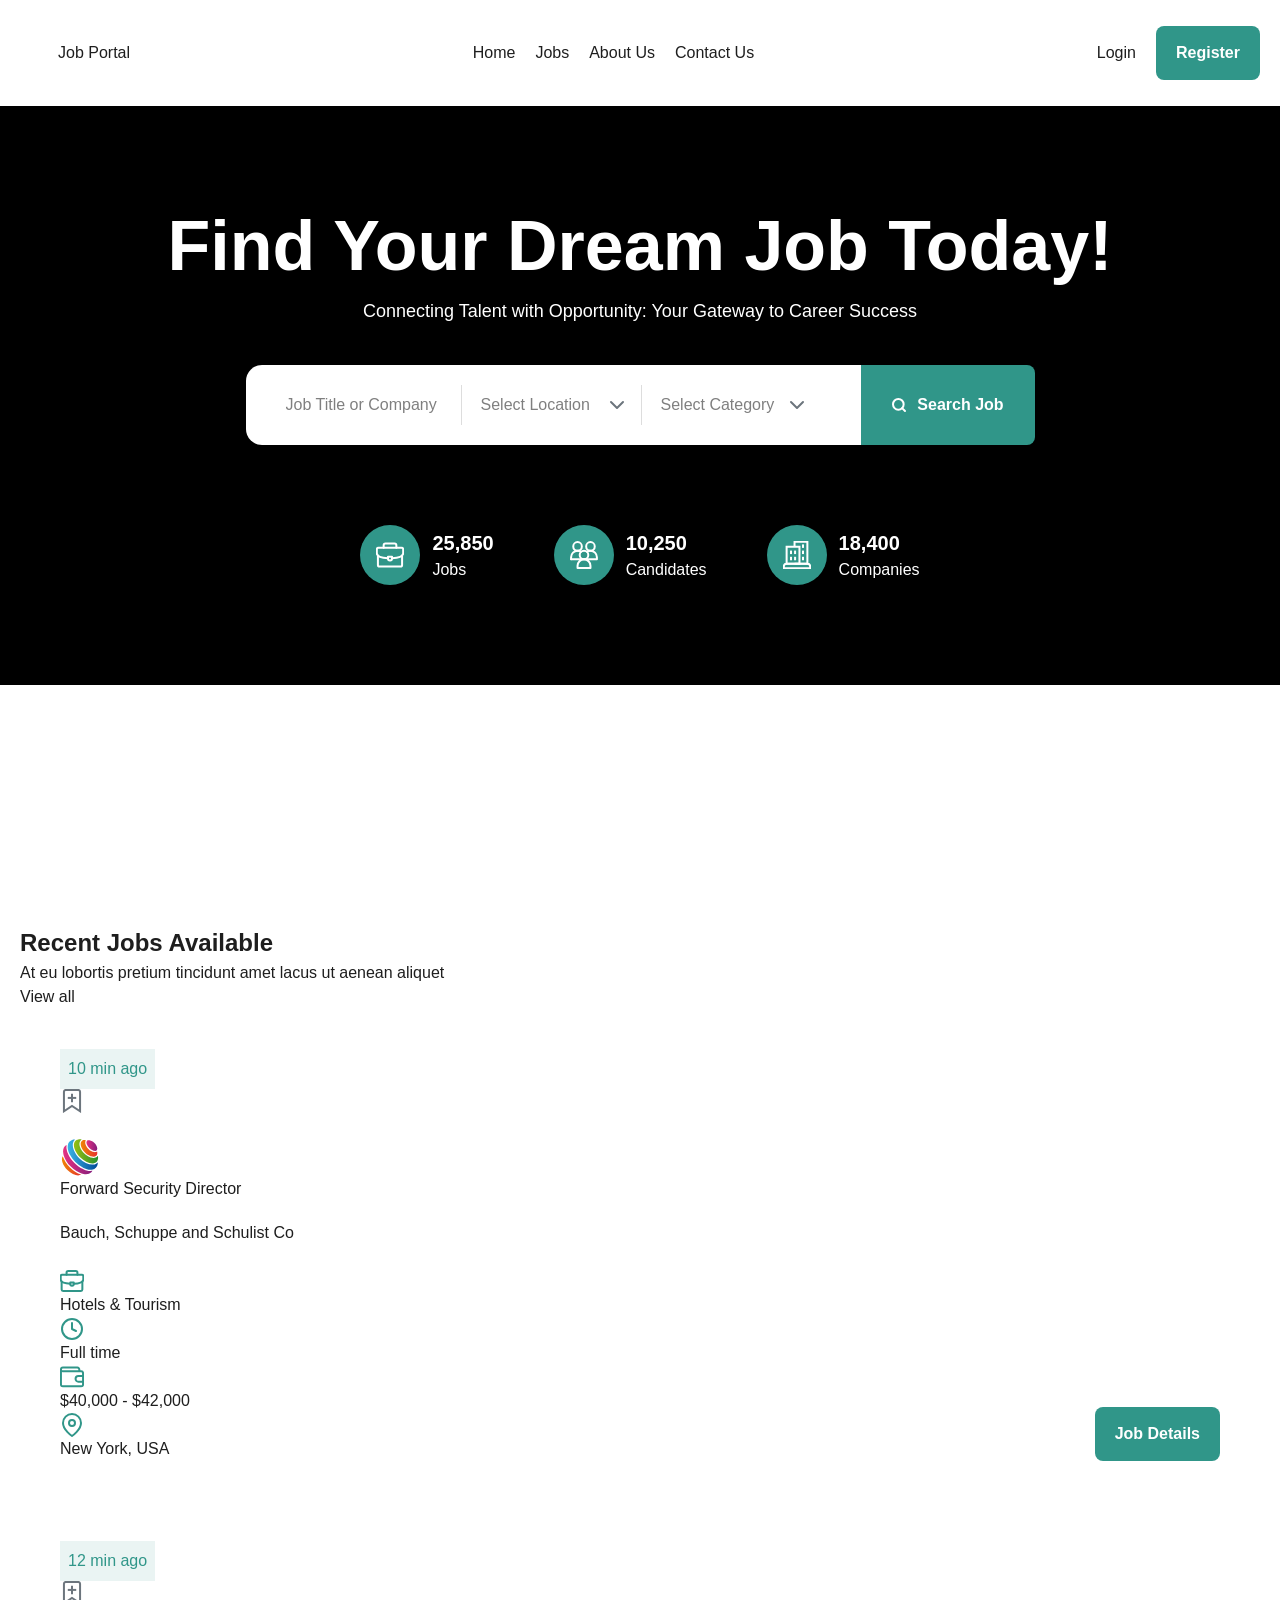
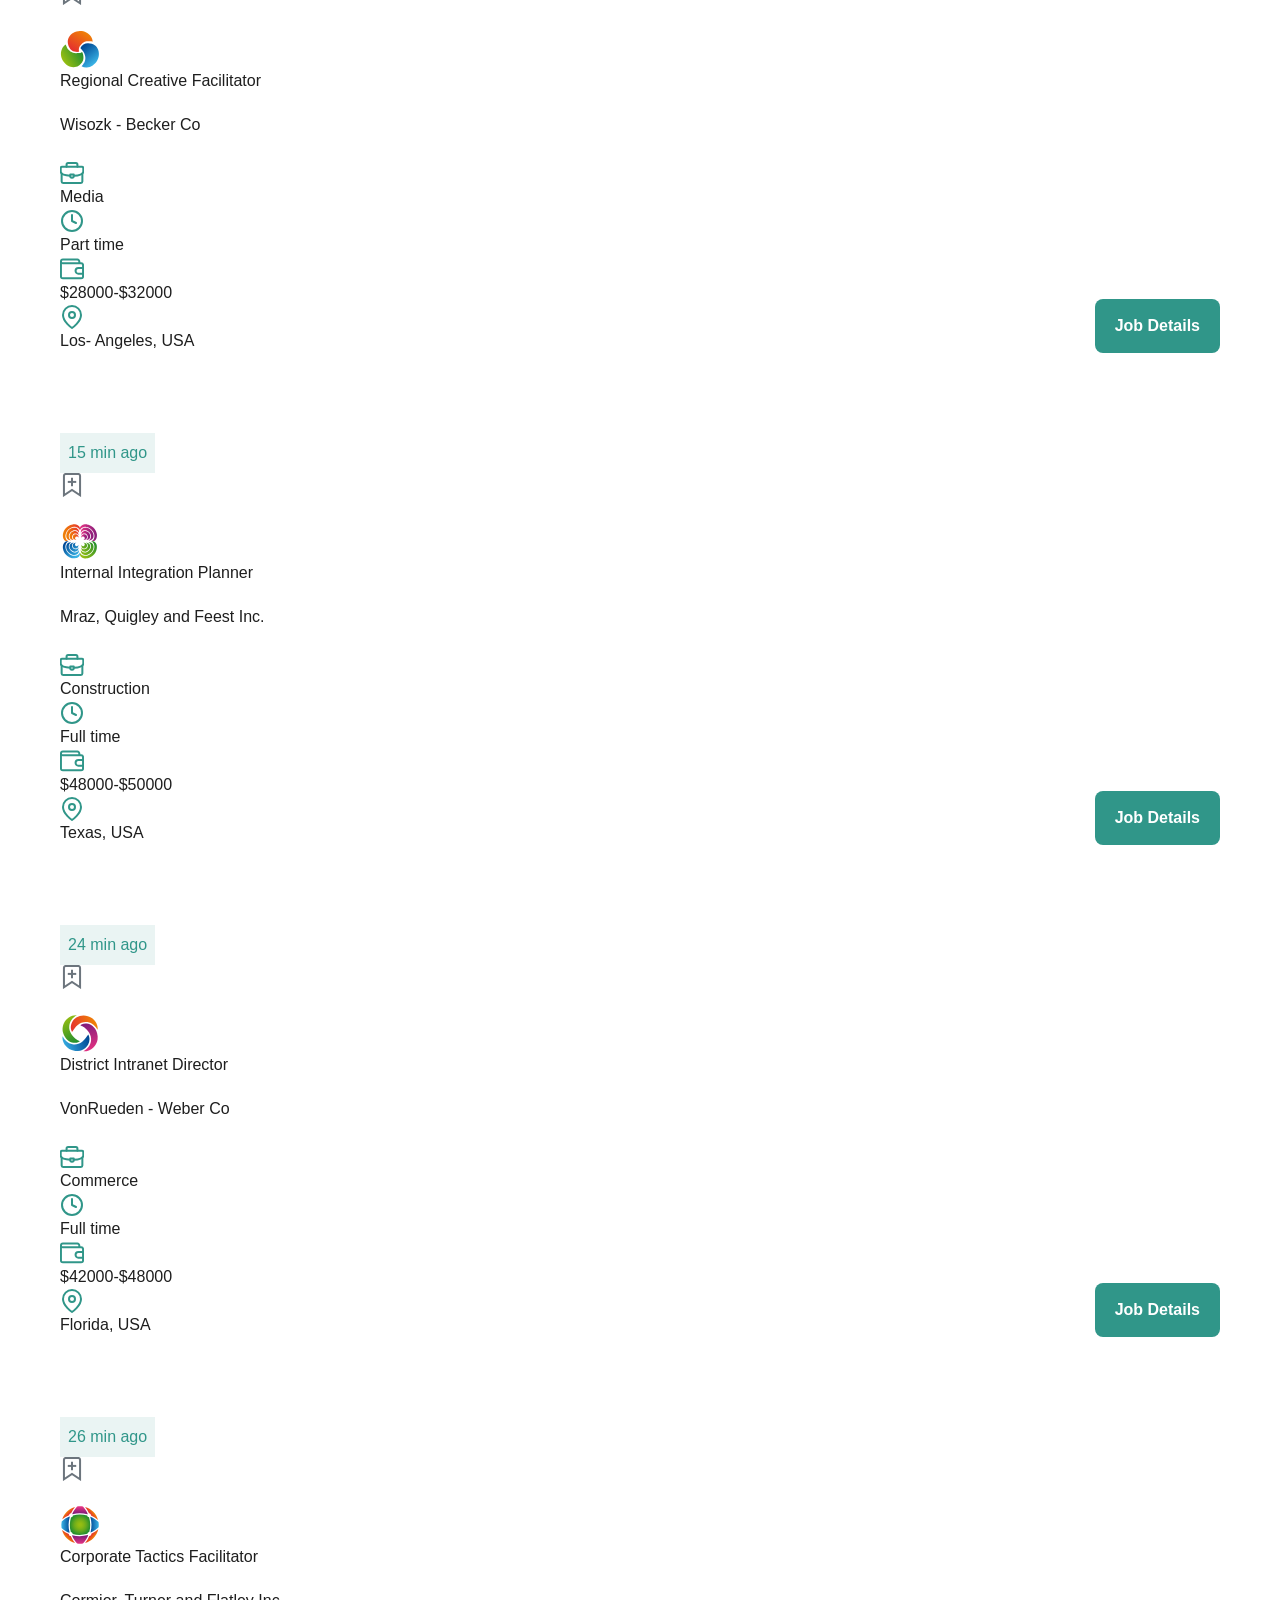
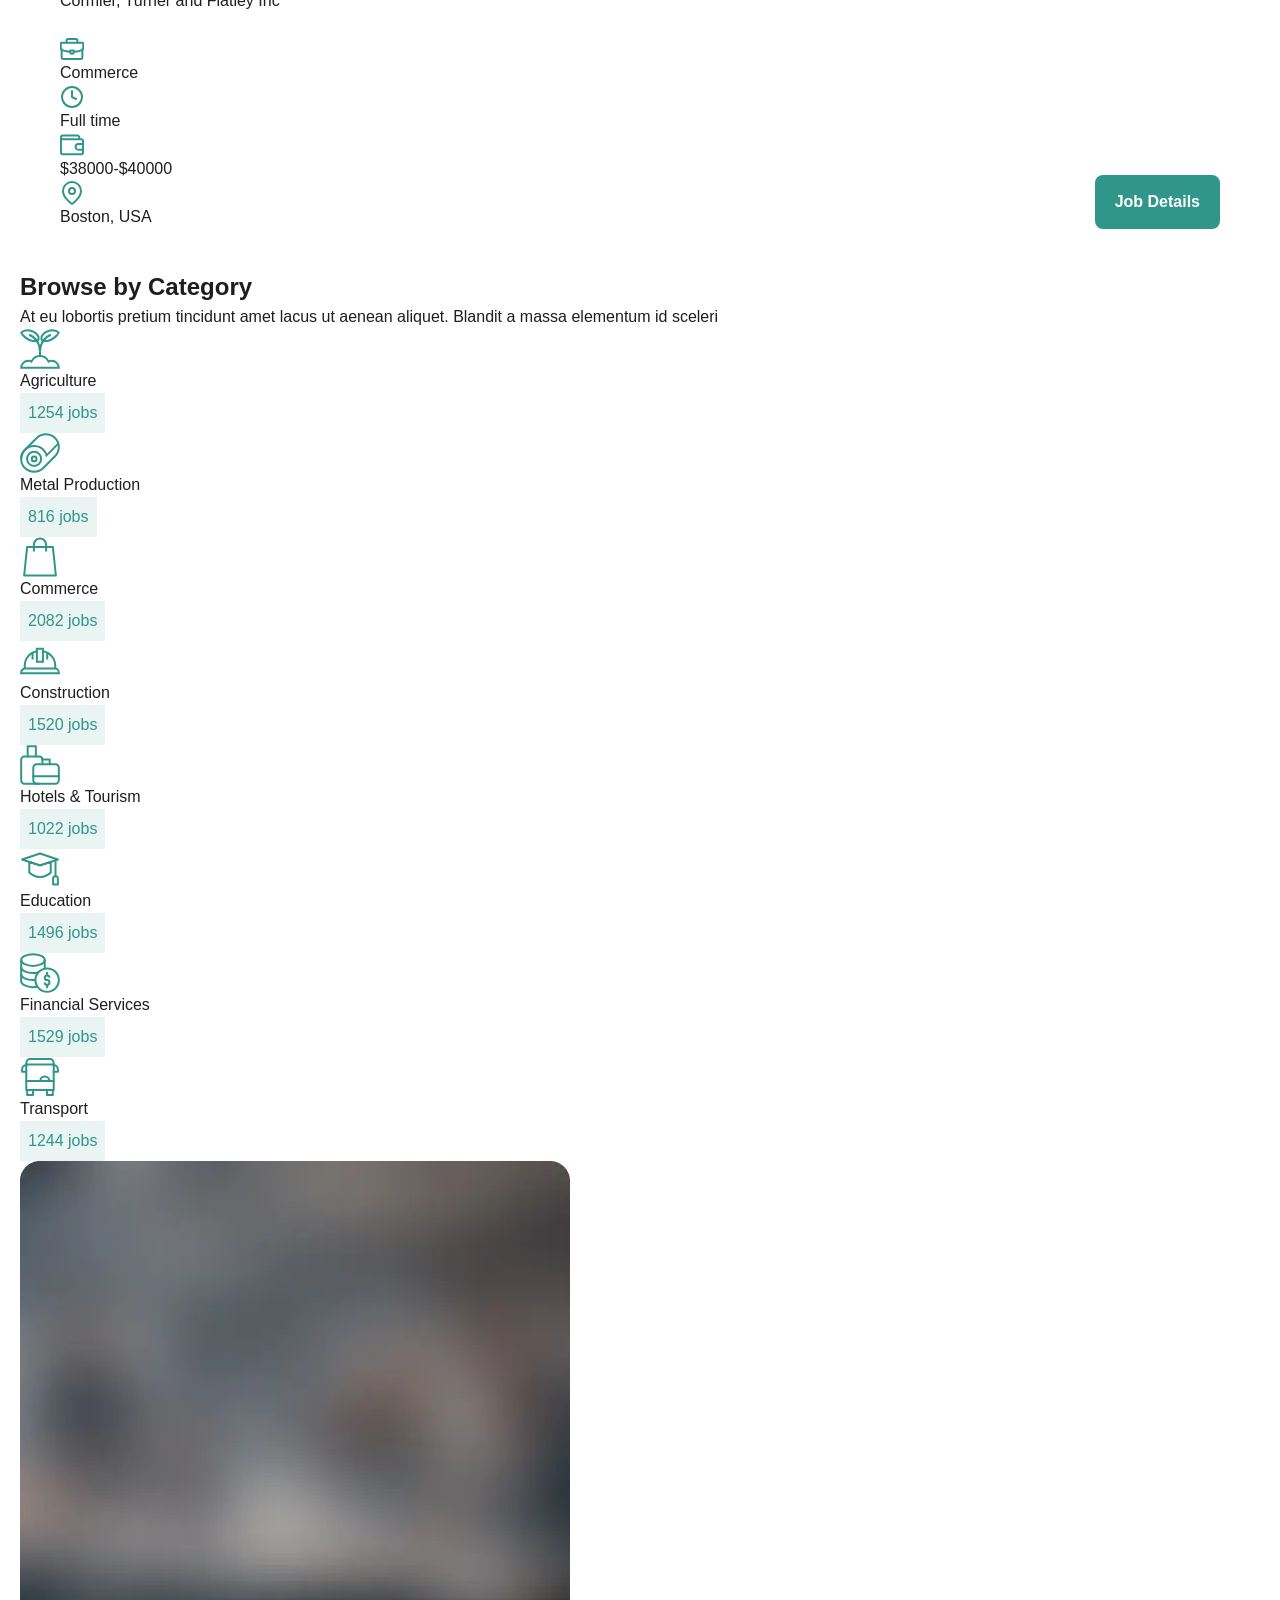
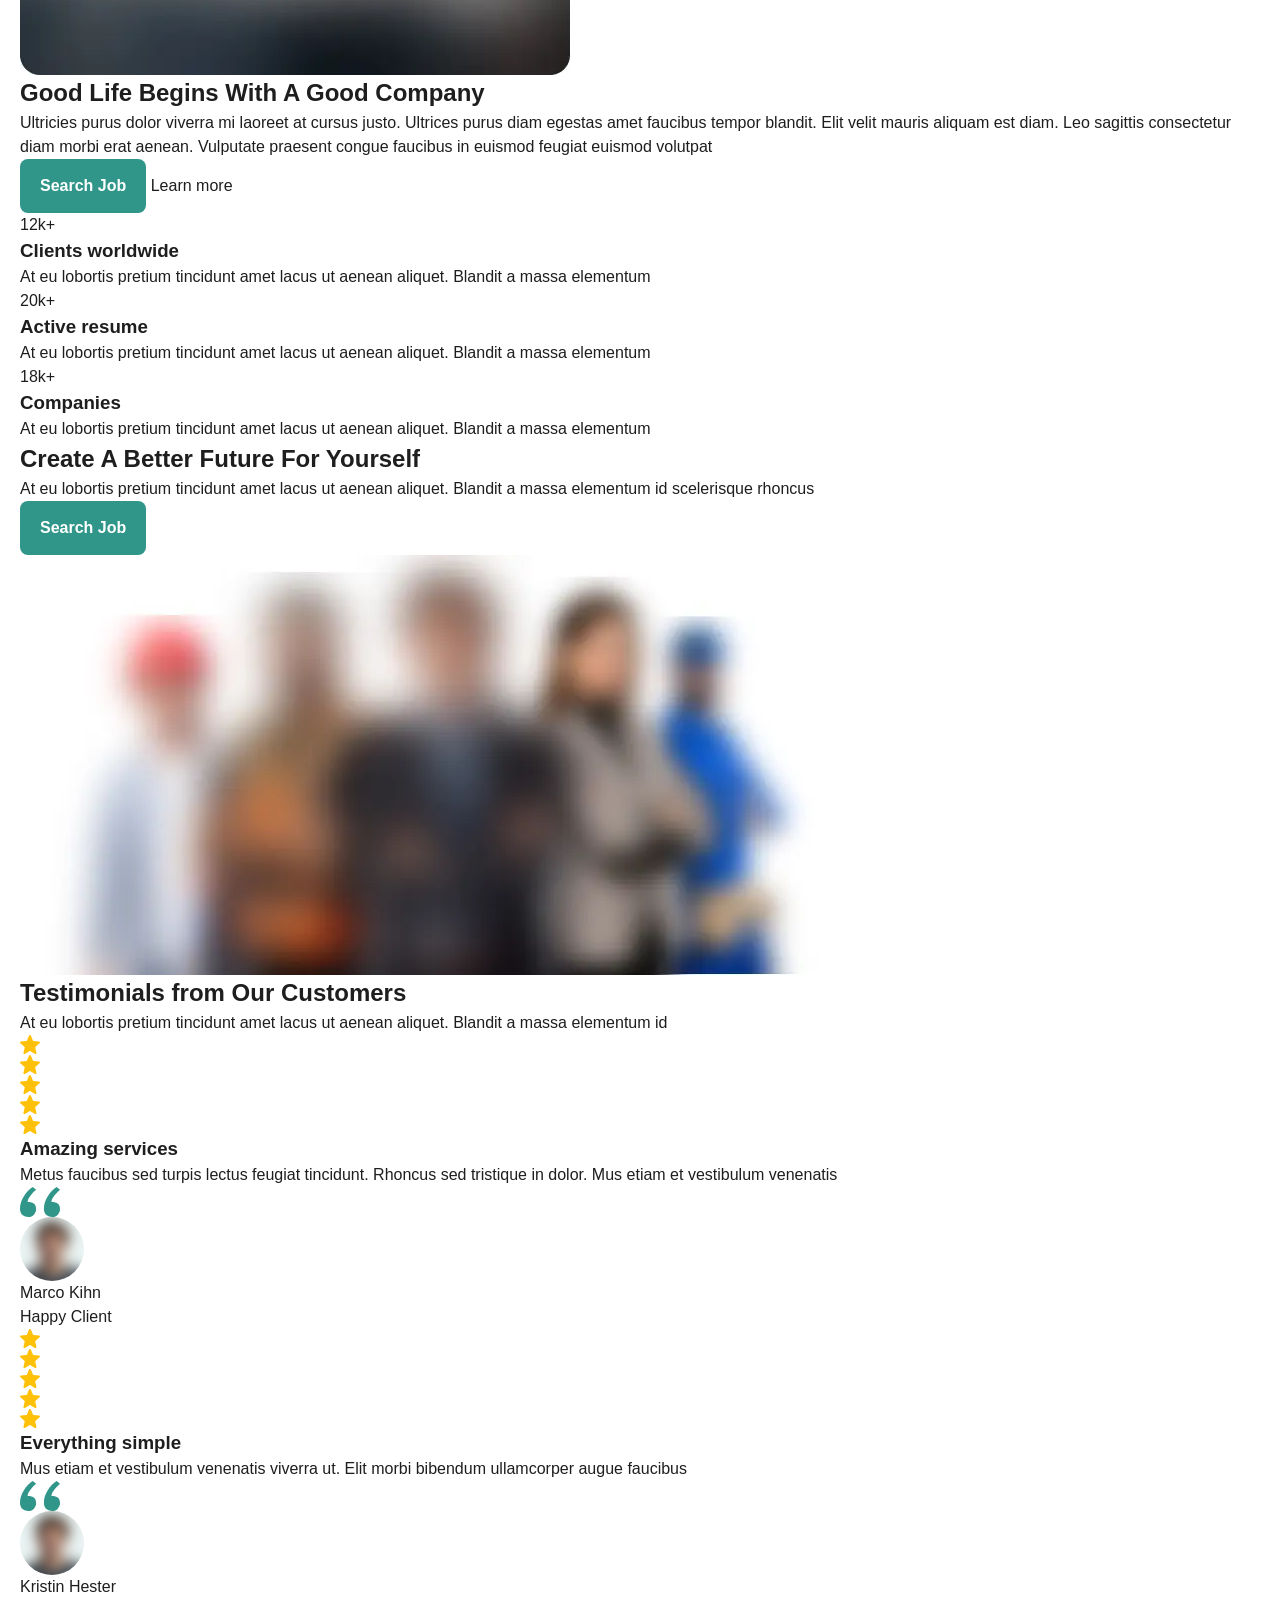
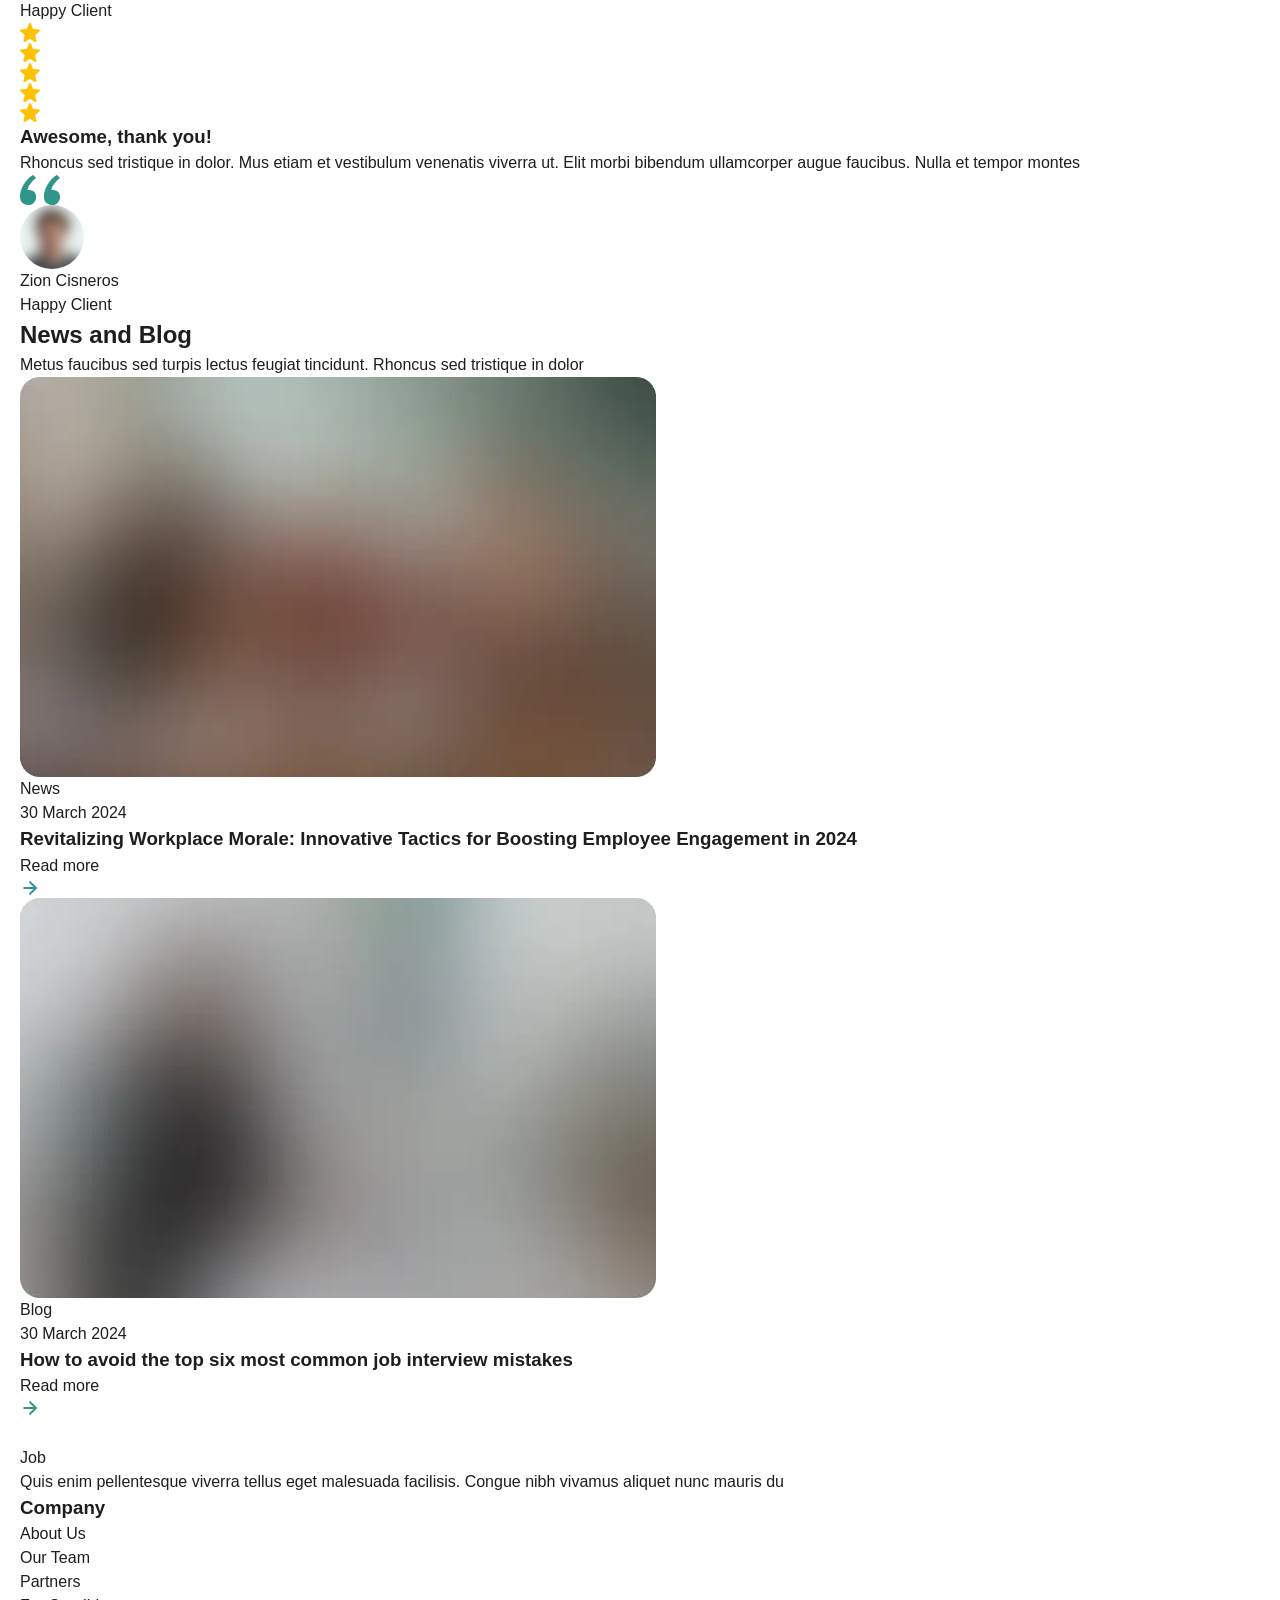
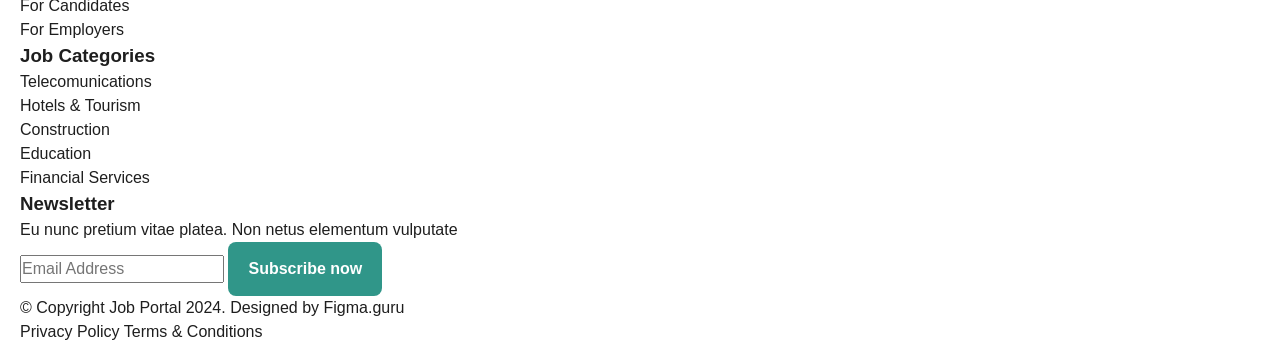
==== commit c3e9fd72: "Implement hero section styling with search form" ====
--- a/index.html
+++ b/index.html
@@ -4,7 +4,11 @@
     <meta charset="UTF-8" />
     <meta name="viewport" content="width=device-width, initial-scale=1.0" />
     <title>Job Portal</title>
-    <link rel="stylesheet" href="style.css" />
+    <link rel="stylesheet" href="./css/reset.css" />
+    <link rel="stylesheet" href="./css/base.css" />
+    <link rel="stylesheet" href="./css/components.css" />
+    <link rel="stylesheet" href="./css/layout.css" />
+    <link rel="stylesheet" href="./css/style.css" />
     <link rel="preconnect" href="https://fonts.googleapis.com" />
     <link rel="preconnect" href="https://fonts.gstatic.com" crossorigin />
     <link
@@ -39,7 +43,7 @@
           </nav>
           <div class="header__actions">
             <a href="#">Login</a>
-            <a class="button button--primary" href="#">Register</a>
+            <a class="button" href="#">Register</a>
           </div>
         </div>
       </div>
@@ -49,60 +53,104 @@
       <section class="hero">
         <div class="container">
           <div class="hero__wrapper">
-            <h1 class="hero__title">Find Your Dream Job Today!</h1>
-            <p class="hero__subtitle">
-              Connecting Talent with Opportunity: Your Gateway to Career Success
-            </p>
+            <div class="hero__header">
+              <h1 class="hero__title">Find Your Dream Job Today!</h1>
+              <p class="hero__subtitle">
+                Connecting Talent with Opportunity: Your Gateway to Career
+                Success
+              </p>
+            </div>
             <form class="hero__search">
-              <input
-                class="form__input"
-                type="text"
-                placeholder="Job Title or Company"
-              />
-              <select class="form__select" name="" id="">
-                <option value="">Select Location</option>
-              </select>
-              <select class="form__select" name="" id="">
-                <option value="">Select Category</option>
-              </select>
-              <button class="button button--primary hero__button" type="submit">
-                <img class="hero__search-icon" src="images/search-white.svg" alt="" />
+              <div class="hero__fields">
+                <input
+                  class="form__input"
+                  type="text"
+                  placeholder="Job Title or Company"
+                />
+                <div class="form__select-wrapper">
+                  <select class="form__select">
+                    <option>Select Location</option>
+                  </select>
+
+                  <img
+                    class="form__select-icon"
+                    src="images/chevron-down.svg"
+                    alt=""
+                    aria-hidden="true"
+                  />
+                </div>
+                <div class="form__select-wrapper">
+                  <select class="form__select">
+                    <option>Select Category</option>
+                  </select>
+
+                  <img
+                    class="form__select-icon"
+                    src="images/chevron-down.svg"
+                    alt=""
+                    aria-hidden="true"
+                  />
+                </div>
+              </div>
+              <button class="button hero__button" type="submit">
+                <img
+                  class="hero__search-icon"
+                  src="images/search-white.svg"
+                  alt=""
+                />
                 Search Job
               </button>
             </form>
             <ul class="hero__statistics">
               <li class="hero__stat">
-                <img src="images/jobs.svg" alt="" /><span>25,850</span
-                ><span>Jobs</span>
+                <img src="images/jobs.svg" alt="" />
+                <div class="hero__stat-content">
+                  <span class="hero__stat-number">25,850</span
+                  ><span class="hero__stat-label">Jobs</span>
+                </div>
               </li>
               <li class="hero__stat">
-                <img src="images/candidates.svg" alt="" /><span>10,250</span
-                ><span>Candidates</span>
+                <img src="images/candidates.svg" alt="" />
+                <div class="hero__stat-content">
+                  <span class="hero__stat-number">10,250</span
+                  ><span class="hero__stat-label">Candidates</span>
+                </div>
               </li>
               <li class="hero__stat">
-                <img src="images/companies.svg" alt="" /><span>18,400</span
-                ><span>Companies</span>
+                <img src="images/companies.svg" alt="" />
+                <div class="hero__stat-content">
+                  <span class="hero__stat-number">18,400</span
+                  ><span class="hero__stat-label">Companies</span>
+                </div>
               </li>
             </ul>
-
-            <ul class="hero__company-logos">
-              <li class="hero__company-logo">
-                <img src="images/spotify.svg" alt="Spotify" />
-              </li>
-              <li class="hero__company-logo">
-                <img src="images/slack.svg" alt="Slack" />
-              </li>
-              <li class="hero__company-logo">
-                <img src="images/adobe.svg" alt="Adobe" />
-              </li>
-              <li class="hero__company-logo">
-                <img src="images/asana.svg" alt="Asana" />
-              </li>
-              <li class="hero__company-logo">
-                <img src="images/linear.svg" alt="Linear" />
-              </li>
-            </ul>
-          </div>
+          </div>
+        </div>
+      </section>
+
+      <section class="company-logos">
+        <div class="container">
+          <ul class="company-logos__list">
+            <li class="company-logos__item">
+              <img src="images/spotify.svg" alt="Spotify" />
+            </li>
+
+            <li class="company-logos__item">
+              <img src="images/slack.svg" alt="Slack" />
+            </li>
+
+            <li class="company-logos__item">
+              <img src="images/adobe.svg" alt="Adobe" />
+            </li>
+
+            <li class="company-logos__item">
+              <img src="images/asana.svg" alt="Asana" />
+            </li>
+
+            <li class="company-logos__item">
+              <img src="images/linear.svg" alt="Linear" />
+            </li>
+          </ul>
         </div>
       </section>
 
@@ -121,236 +169,268 @@
 
             <ul class="jobs__list">
               <li class="jobs__item">
-                <div class="jobs__top">
-                  <div class="jobs__time">
-                    <span>10 min ago</span>
-                  </div>
-                  <div class="jobs__favorite">
-                    <img src="images/plus.svg" alt="" />
-                  </div>
-                </div>
-                <div class="jobs__main">
-                  <img src="images/jobs-1.svg" alt="" />
-                  <div class="jobs__contents">
-                    <p class="jobs__title">Forward Security Director</p>
-                    <p class="jobs__subtitle">Bauch, Schuppe and Schulist Co</p>
-                  </div>
-                </div>
-                <div class="jobs__bottom">
-                  <ul class="jobs__meta">
-                    <li class="jobs__meta-item">
-                      <img src="images/bag.svg" alt="" />
-                      <span>Hotels & Tourism</span>
-                    </li>
-
-                    <li class="jobs__meta-item">
-                      <img src="images/clock.svg" alt="" />
-                      <span>Full time</span>
-                    </li>
-
-                    <li class="jobs__meta-item">
-                      <img src="images/wallet.svg" alt="" />
-                      <span>$40,000 - $42,000</span>
-                    </li>
-
-                    <li class="jobs__meta-item">
-                      <img src="images/location.svg" alt="" />
-                      <span>New York, USA</span>
-                    </li>
-                  </ul>
-
-                  <div class="jobs__details">
-                    <a class="button button--primary" href="job-details.html">
-                      Job Details
-                    </a>
-                  </div>
-                </div>
+                <article class="job-card">
+                  <div class="job-card__top">
+                    <div class="badge">
+                      <span>10 min ago</span>
+                    </div>
+                    <button
+                      class="jobs__favorite"
+                      type="button"
+                      aria-label="Add to favorites"
+                    >
+                      <img src="images/plus.svg" alt="" />
+                    </button>
+                  </div>
+                  <div class="job-card__main">
+                    <img src="images/jobs-1.svg" alt="" />
+                    <div class="jobs__contents">
+                      <p class="jobs__title">Forward Security Director</p>
+                      <p class="jobs__subtitle">
+                        Bauch, Schuppe and Schulist Co
+                      </p>
+                    </div>
+                  </div>
+                  <div class="jobs__bottom">
+                    <ul class="job-card__meta">
+                      <li class="job-card__meta-item">
+                        <img src="images/bag.svg" alt="" />
+                        <span>Hotels & Tourism</span>
+                      </li>
+
+                      <li class="job-card__meta-item">
+                        <img src="images/clock.svg" alt="" />
+                        <span>Full time</span>
+                      </li>
+
+                      <li class="job-card__meta-item">
+                        <img src="images/wallet.svg" alt="" />
+                        <span>$40,000 - $42,000</span>
+                      </li>
+
+                      <li class="job-card__meta-item">
+                        <img src="images/location.svg" alt="" />
+                        <span>New York, USA</span>
+                      </li>
+                    </ul>
+
+                    <div class="jobs__details">
+                      <a class="button" href="job-details.html">
+                        Job Details
+                      </a>
+                    </div>
+                  </div>
+                </article>
               </li>
               <li class="jobs__item">
-                <div class="jobs__top">
-                  <div class="jobs__time">
-                    <span>12 min ago</span>
-                  </div>
-                  <div class="jobs__favorite">
-                    <img src="images/plus.svg" alt="" />
-                  </div>
-                </div>
-                <div class="jobs__main">
-                  <img src="images/jobs-2.svg" alt="" />
-                  <div class="jobs__contents">
-                    <p class="jobs__title">Regional Creative Facilitator</p>
-                    <p class="jobs__subtitle">Wisozk - Becker Co</p>
-                  </div>
-                </div>
-                <div class="jobs__bottom">
-                  <ul class="jobs__meta">
-                    <li class="jobs__meta-item">
-                      <img src="images/bag.svg" alt="" />
-                      <span>Media</span>
-                    </li>
-
-                    <li class="jobs__meta-item">
-                      <img src="images/clock.svg" alt="" />
-                      <span>Part time</span>
-                    </li>
-
-                    <li class="jobs__meta-item">
-                      <img src="images/wallet.svg" alt="" />
-                      <span>$28000-$32000</span>
-                    </li>
-
-                    <li class="jobs__meta-item">
-                      <img src="images/location.svg" alt="" />
-                      <span>Los- Angeles, USA</span>
-                    </li>
-                  </ul>
-
-                  <div class="jobs__details">
-                    <a class="button button--primary" href="job-details.html">
-                      Job Details
-                    </a>
-                  </div>
-                </div>
+                <article class="job-card">
+                  <div class="job-card__top">
+                    <div class="badge">
+                      <span>12 min ago</span>
+                    </div>
+                    <button
+                      class="jobs__favorite"
+                      type="button"
+                      aria-label="Add to favorites"
+                    >
+                      <img src="images/plus.svg" alt="" />
+                    </button>
+                  </div>
+                  <div class="job-card__main">
+                    <img src="images/jobs-2.svg" alt="" />
+                    <div class="jobs__contents">
+                      <p class="jobs__title">Regional Creative Facilitator</p>
+                      <p class="jobs__subtitle">Wisozk - Becker Co</p>
+                    </div>
+                  </div>
+                  <div class="jobs__bottom">
+                    <ul class="job-card__meta">
+                      <li class="job-card__meta-item">
+                        <img src="images/bag.svg" alt="" />
+                        <span>Media</span>
+                      </li>
+
+                      <li class="job-card__meta-item">
+                        <img src="images/clock.svg" alt="" />
+                        <span>Part time</span>
+                      </li>
+
+                      <li class="job-card__meta-item">
+                        <img src="images/wallet.svg" alt="" />
+                        <span>$28000-$32000</span>
+                      </li>
+
+                      <li class="job-card__meta-item">
+                        <img src="images/location.svg" alt="" />
+                        <span>Los- Angeles, USA</span>
+                      </li>
+                    </ul>
+
+                    <div class="jobs__details">
+                      <a class="button" href="job-details.html">
+                        Job Details
+                      </a>
+                    </div>
+                  </div>
+                </article>
               </li>
               <li class="jobs__item">
-                <div class="jobs__top">
-                  <div class="jobs__time">
-                    <span>15 min ago</span>
-                  </div>
-                  <div class="jobs__favorite">
-                    <img src="images/plus.svg" alt="" />
-                  </div>
-                </div>
-                <div class="jobs__main">
-                  <img src="images/jobs-3.svg" alt="" />
-                  <div class="jobs__contents">
-                    <p class="jobs__title">Internal Integration Planner</p>
-                    <p class="jobs__subtitle">Mraz, Quigley and Feest Inc.</p>
-                  </div>
-                </div>
-                <div class="jobs__bottom">
-                  <ul class="jobs__meta">
-                    <li class="jobs__meta-item">
-                      <img src="images/bag.svg" alt="" />
-                      <span>Construction</span>
-                    </li>
-
-                    <li class="jobs__meta-item">
-                      <img src="images/clock.svg" alt="" />
-                      <span>Full time</span>
-                    </li>
-
-                    <li class="jobs__meta-item">
-                      <img src="images/wallet.svg" alt="" />
-                      <span>$48000-$50000</span>
-                    </li>
-
-                    <li class="jobs__meta-item">
-                      <img src="images/location.svg" alt="" />
-                      <span>Texas, USA</span>
-                    </li>
-                  </ul>
-
-                  <div class="jobs__details">
-                    <a class="button button--primary" href="job-details.html">
-                      Job Details
-                    </a>
-                  </div>
-                </div>
+                <article class="job-card">
+                  <div class="job-card__top">
+                    <div class="badge">
+                      <span>15 min ago</span>
+                    </div>
+                    <button
+                      class="jobs__favorite"
+                      type="button"
+                      aria-label="Add to favorites"
+                    >
+                      <img src="images/plus.svg" alt="" />
+                    </button>
+                  </div>
+                  <div class="job-card__main">
+                    <img src="images/jobs-3.svg" alt="" />
+                    <div class="jobs__contents">
+                      <p class="jobs__title">Internal Integration Planner</p>
+                      <p class="jobs__subtitle">Mraz, Quigley and Feest Inc.</p>
+                    </div>
+                  </div>
+                  <div class="jobs__bottom">
+                    <ul class="job-card__meta">
+                      <li class="job-card__meta-item">
+                        <img src="images/bag.svg" alt="" />
+                        <span>Construction</span>
+                      </li>
+
+                      <li class="job-card__meta-item">
+                        <img src="images/clock.svg" alt="" />
+                        <span>Full time</span>
+                      </li>
+
+                      <li class="job-card__meta-item">
+                        <img src="images/wallet.svg" alt="" />
+                        <span>$48000-$50000</span>
+                      </li>
+
+                      <li class="job-card__meta-item">
+                        <img src="images/location.svg" alt="" />
+                        <span>Texas, USA</span>
+                      </li>
+                    </ul>
+
+                    <div class="jobs__details">
+                      <a class="button" href="job-details.html">
+                        Job Details
+                      </a>
+                    </div>
+                  </div>
+                </article>
               </li>
               <li class="jobs__item">
-                <div class="jobs__top">
-                  <div class="jobs__time">
-                    <span>24 min ago</span>
-                  </div>
-                  <div class="jobs__favorite">
-                    <img src="images/plus.svg" alt="" />
-                  </div>
-                </div>
-                <div class="jobs__main">
-                  <img src="images/jobs-4.svg" alt="" />
-                  <div class="jobs__contents">
-                    <p class="jobs__title">District Intranet Director</p>
-                    <p class="jobs__subtitle">VonRueden - Weber Co</p>
-                  </div>
-                </div>
-                <div class="jobs__bottom">
-                  <ul class="jobs__meta">
-                    <li class="jobs__meta-item">
-                      <img src="images/bag.svg" alt="" />
-                      <span>Commerce</span>
-                    </li>
-
-                    <li class="jobs__meta-item">
-                      <img src="images/clock.svg" alt="" />
-                      <span>Full time</span>
-                    </li>
-
-                    <li class="jobs__meta-item">
-                      <img src="images/wallet.svg" alt="" />
-                      <span>$42000-$48000</span>
-                    </li>
-
-                    <li class="jobs__meta-item">
-                      <img src="images/location.svg" alt="" />
-                      <span>Florida, USA</span>
-                    </li>
-                  </ul>
-
-                  <div class="jobs__details">
-                    <a class="button button--primary" href="job-details.html">
-                      Job Details
-                    </a>
-                  </div>
-                </div>
+                <article class="job-card">
+                  <div class="job-card__top">
+                    <div class="badge">
+                      <span>24 min ago</span>
+                    </div>
+                    <button
+                      class="jobs__favorite"
+                      type="button"
+                      aria-label="Add to favorites"
+                    >
+                      <img src="images/plus.svg" alt="" />
+                    </button>
+                  </div>
+                  <div class="job-card__main">
+                    <img src="images/jobs-4.svg" alt="" />
+                    <div class="jobs__contents">
+                      <p class="jobs__title">District Intranet Director</p>
+                      <p class="jobs__subtitle">VonRueden - Weber Co</p>
+                    </div>
+                  </div>
+                  <div class="jobs__bottom">
+                    <ul class="job-card__meta">
+                      <li class="job-card__meta-item">
+                        <img src="images/bag.svg" alt="" />
+                        <span>Commerce</span>
+                      </li>
+
+                      <li class="job-card__meta-item">
+                        <img src="images/clock.svg" alt="" />
+                        <span>Full time</span>
+                      </li>
+
+                      <li class="job-card__meta-item">
+                        <img src="images/wallet.svg" alt="" />
+                        <span>$42000-$48000</span>
+                      </li>
+
+                      <li class="job-card__meta-item">
+                        <img src="images/location.svg" alt="" />
+                        <span>Florida, USA</span>
+                      </li>
+                    </ul>
+
+                    <div class="jobs__details">
+                      <a class="button" href="job-details.html">
+                        Job Details
+                      </a>
+                    </div>
+                  </div>
+                </article>
               </li>
               <li class="jobs__item">
-                <div class="jobs__top">
-                  <div class="jobs__time">
-                    <span>26 min ago</span>
-                  </div>
-                  <div class="jobs__favorite">
-                    <img src="images/plus.svg" alt="" />
-                  </div>
-                </div>
-                <div class="jobs__main">
-                  <img src="images/jobs-5.svg" alt="" />
-                  <div class="jobs__contents">
-                    <p class="jobs__title">Corporate Tactics Facilitator</p>
-                    <p class="jobs__subtitle">
-                      Cormier, Turner and Flatley Inc
-                    </p>
-                  </div>
-                </div>
-                <div class="jobs__bottom">
-                  <ul class="jobs__meta">
-                    <li class="jobs__meta-item">
-                      <img src="images/bag.svg" alt="" />
-                      <span>Commerce</span>
-                    </li>
-
-                    <li class="jobs__meta-item">
-                      <img src="images/clock.svg" alt="" />
-                      <span>Full time</span>
-                    </li>
-
-                    <li class="jobs__meta-item">
-                      <img src="images/wallet.svg" alt="" />
-                      <span>$38000-$40000</span>
-                    </li>
-
-                    <li class="jobs__meta-item">
-                      <img src="images/location.svg" alt="" />
-                      <span>Boston, USA</span>
-                    </li>
-                  </ul>
-
-                  <div class="jobs__details">
-                    <a class="button button--primary" href="job-details.html">
-                      Job Details
-                    </a>
-                  </div>
-                </div>
+                <article class="job-card">
+                  <div class="job-card__top">
+                    <div class="badge">
+                      <span>26 min ago</span>
+                    </div>
+                    <button
+                      class="jobs__favorite"
+                      type="button"
+                      aria-label="Add to favorites"
+                    >
+                      <img src="images/plus.svg" alt="" />
+                    </button>
+                  </div>
+                  <div class="job-card__main">
+                    <img src="images/jobs-5.svg" alt="" />
+                    <div class="jobs__contents">
+                      <p class="jobs__title">Corporate Tactics Facilitator</p>
+                      <p class="jobs__subtitle">
+                        Cormier, Turner and Flatley Inc
+                      </p>
+                    </div>
+                  </div>
+                  <div class="jobs__bottom">
+                    <ul class="job-card__meta">
+                      <li class="job-card__meta-item">
+                        <img src="images/bag.svg" alt="" />
+                        <span>Commerce</span>
+                      </li>
+
+                      <li class="job-card__meta-item">
+                        <img src="images/clock.svg" alt="" />
+                        <span>Full time</span>
+                      </li>
+
+                      <li class="job-card__meta-item">
+                        <img src="images/wallet.svg" alt="" />
+                        <span>$38000-$40000</span>
+                      </li>
+
+                      <li class="job-card__meta-item">
+                        <img src="images/location.svg" alt="" />
+                        <span>Boston, USA</span>
+                      </li>
+                    </ul>
+
+                    <div class="jobs__details">
+                      <a class="button" href="job-details.html">
+                        Job Details
+                      </a>
+                    </div>
+                  </div>
+                </article>
               </li>
             </ul>
           </div>
@@ -377,14 +457,14 @@
                     alt=""
                   />
                   <p class="category__title">Agriculture</p>
-                  <p class="category__count">1254 jobs</p>
+                  <p class="badge">1254 jobs</p>
                 </a>
               </li>
               <li class="category__item">
                 <a class="category__link" href="#">
                   <img class="category__icon" src="images/metal.svg" alt="" />
                   <p class="category__title">Metal Production</p>
-                  <p class="category__count">816 jobs</p>
+                  <p class="badge">816 jobs</p>
                 </a>
               </li>
               <li class="category__item">
@@ -395,7 +475,7 @@
                     alt=""
                   />
                   <p class="category__title">Commerce</p>
-                  <p class="category__count">2082 jobs</p>
+                  <p class="badge">2082 jobs</p>
                 </a>
               </li>
               <li class="category__item">
@@ -406,14 +486,14 @@
                     alt=""
                   />
                   <p class="category__title">Construction</p>
-                  <p class="category__count">1520 jobs</p>
+                  <p class="badge">1520 jobs</p>
                 </a>
               </li>
               <li class="category__item">
                 <a class="category__link" href="#">
                   <img class="category__icon" src="images/hotels.svg" alt="" />
                   <p class="category__title">Hotels & Tourism</p>
-                  <p class="category__count">1022 jobs</p>
+                  <p class="badge">1022 jobs</p>
                 </a>
               </li>
               <li class="category__item">
@@ -424,7 +504,7 @@
                     alt=""
                   />
                   <p class="category__title">Education</p>
-                  <p class="category__count">1496 jobs</p>
+                  <p class="badge">1496 jobs</p>
                 </a>
               </li>
               <li class="category__item">
@@ -435,7 +515,7 @@
                     alt=""
                   />
                   <p class="category__title">Financial Services</p>
-                  <p class="category__count">1529 jobs</p>
+                  <p class="badge">1529 jobs</p>
                 </a>
               </li>
               <li class="category__item">
@@ -446,7 +526,7 @@
                     alt=""
                   />
                   <p class="category__title">Transport</p>
-                  <p class="category__count">1244 jobs</p>
+                  <p class="badge">1244 jobs</p>
                 </a>
               </li>
             </ul>
@@ -471,7 +551,7 @@
                   euismod feugiat euismod volutpat
                 </p>
                 <div class="about__actions">
-                  <a class="button button--primary" href="#">Search Job</a>
+                  <a class="button" href="#">Search Job</a>
                   <a class="about__learn" href="#">Learn more</a>
                 </div>
               </div>
@@ -517,7 +597,7 @@
                 At eu lobortis pretium tincidunt amet lacus ut aenean aliquet.
                 Blandit a massa elementum id scelerisque rhoncus
               </p>
-              <a class="button button--primary" href="#">Search Job</a>
+              <a class="button" href="#">Search Job</a>
             </div>
             <img class="banner__img" src="images/banner-img.webp" alt="" />
           </div>
@@ -764,7 +844,7 @@
                 type="email"
                 placeholder="Email Address"
               />
-              <a class="button button--primary" href="#">Subscribe now</a>
+              <a class="button" href="#">Subscribe now</a>
             </div>
           </div>
         </div>
--- a/css/base.css
+++ b/css/base.css
@@ -0,0 +1,31 @@
+body {
+  font-family: "Figtree", sans-serif;
+  font-size: 1rem;
+  line-height: 1.5;
+  color: #1e1e1e;
+  background-color: #fff;
+}
+img {
+  display: block;
+  max-width: 100%;
+  height: auto;
+}
+a {
+  color: inherit;
+  text-decoration: none;
+}
+button,
+input,
+textarea,
+select {
+  font: inherit;
+}
+button {
+  cursor: pointer;
+  border: none;
+  background: none;
+}
+.container {
+  width: min(1300px, calc(100% - 40px));
+  margin-inline: auto;
+}
--- a/css/components.css
+++ b/css/components.css
@@ -0,0 +1,74 @@
+/* =========================
+   Button
+========================= */
+.button {
+  display: inline-flex;
+  align-items: center;
+  padding: 15px 20px;
+  border-radius: 8px;
+  background-color: #309689;
+  color: #fff;
+  font-weight: 600;
+  transition: background-color 0.3s;
+}
+/* =========================
+   Badge
+========================= */
+.badge {
+  display: inline-flex;
+  align-items: center;
+  padding: 8px;
+  background-color: rgba(48, 150, 137, 0.1);
+  color: #309689;
+  font-weight: 400;
+  transition: background-color 0.3s;
+}
+/* =========================
+   Card
+========================= */
+.job-card {
+  display: flex;
+  flex-direction: column;
+  gap: 24px;
+  padding: 40px;
+
+  background-color: #fff;
+  border-radius: 20px;
+}
+.jobs__top {
+  display: flex;
+  justify-content: space-between;
+  align-items: center;
+}
+.jobs__main {
+  display: flex;
+  gap: 11px;
+}
+.jobs__contents {
+  display: flex;
+  flex-direction: column;
+  gap: 20px;
+}
+.jobs__bottom {
+  display: flex;
+  justify-content: space-between;
+  align-items: flex-end;
+}
+.jobs__meta {
+  display: flex;
+  flex-wrap: wrap;
+  gap: 40px 24px;
+}
+.jobs__meta-item {
+  display: flex;
+  align-items: center;
+  gap: 12px;
+}
+.jobs__favorite {
+  display: flex;
+  align-items: center;
+  justify-content: center;
+  width: 24px;
+  aspect-ratio: 1;
+  cursor: pointer;
+}
--- a/css/layout.css
+++ b/css/layout.css
@@ -0,0 +1,155 @@
+/* header */
+.header {
+  padding-block: 26px;
+}
+.header__wrapper {
+  display: flex;
+  justify-content: space-between;
+  align-items: center;
+}
+.header__list {
+  display: flex;
+  align-items: center;
+  gap: 20px;
+}
+.header__logo {
+  display: flex;
+  align-items: center;
+  gap: 10px;
+}
+.header__actions {
+  display: flex;
+  align-items: center;
+  gap: 20px;
+}
+/* hero */
+.hero {
+  padding-block: 100px;
+  background-color: black;
+}
+.hero__wrapper {
+  display: flex;
+  flex-direction: column;
+  align-items: center;
+}
+.hero__header {
+  display: flex;
+  flex-direction: column;
+  gap: 12px;
+  margin-bottom: 40px;
+  text-align: center;
+}
+.hero__title {
+  font-size: 70px;
+  font-weight: 700;
+  line-height: 80px;
+  color: #fff;
+}
+.hero__subtitle {
+  font-size: 18px;
+  font-weight: 500;
+  color: #ffffff;
+}
+.hero__search {
+  display: flex;
+  height: 80px;
+  margin-bottom: 80px;
+  border-radius: 16px;
+  background: #fff;
+  gap: 20px;
+}
+.hero__search-icon {
+  width: 16px;
+  height: 16px;
+}
+.hero__fields {
+  display: flex;
+  align-items: center;
+  padding-inline: 20px;
+}
+.hero__statistics {
+  display: flex;
+  gap: 60px;
+}
+.form__input,
+.form__select {
+  height: 100%;
+  padding-inline: 20px;
+  border: none;
+  background: transparent;
+}
+.form__input {
+  width: 195px;
+}
+.form__input::placeholder {
+  color: rgba(0, 0, 0, 0.5);
+}
+.form__select {
+  width: 180px;
+  appearance: none;
+  -webkit-appearance: none;
+  -moz-appearance: none;
+  color: rgba(0, 0, 0, 0.5);
+}
+.form__select-wrapper {
+  position: relative;
+  width: 180px;
+}
+.form__select-wrapper::before {
+  content: "";
+  position: absolute;
+  left: 0;
+  top: 50%;
+  transform: translateY(-50%);
+  width: 1px;
+  height: 40px;
+  background: rgba(199, 199, 199, 0.6);
+}
+.form__select-icon {
+  position: absolute;
+  width: 24px;
+  height: 24px;
+  right: 12px;
+  top: 50%;
+  transform: translateY(-50%);
+  pointer-events: none;
+}
+.hero__button {
+  width: 174px;
+  height: 100%;
+  border-top-left-radius: 0;
+  border-bottom-left-radius: 0;
+  display: flex;
+  justify-content: center;
+  align-items: center;
+  gap: 10px;
+}
+
+.hero__stat {
+  display: flex;
+  align-items: center;
+  gap: 12px;
+}
+.hero__stat-content {
+  display: flex;
+  flex-direction: column;
+}
+.hero__stat-number {
+  font-size: 20px;
+  font-weight: 700;
+  color: #ffffff;
+}
+.hero__stat-label {
+  font-size: 16px;
+  font-weight: 500;
+  color: #ffffff;
+}
+/* search */
+.search {
+}
+/* jobs */
+.jobs {
+}
+/* footer */
+.footer {
+}
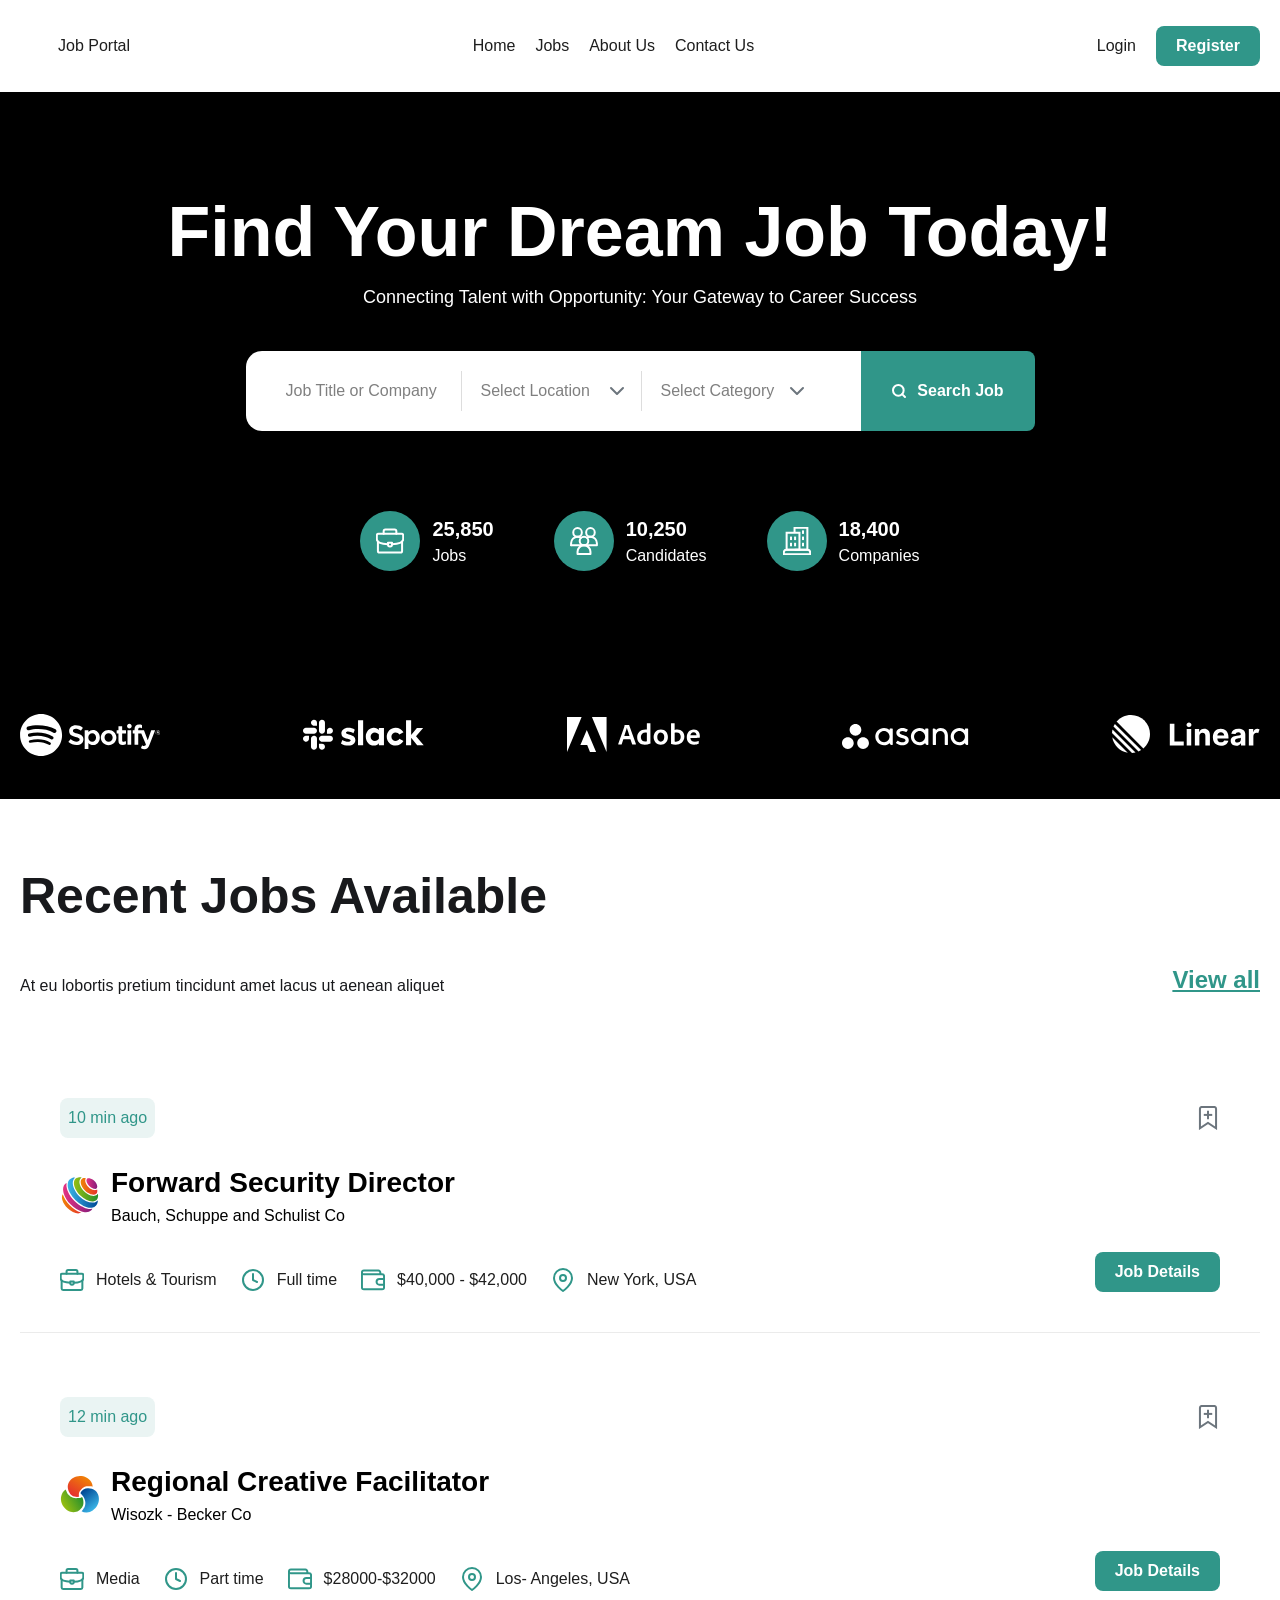
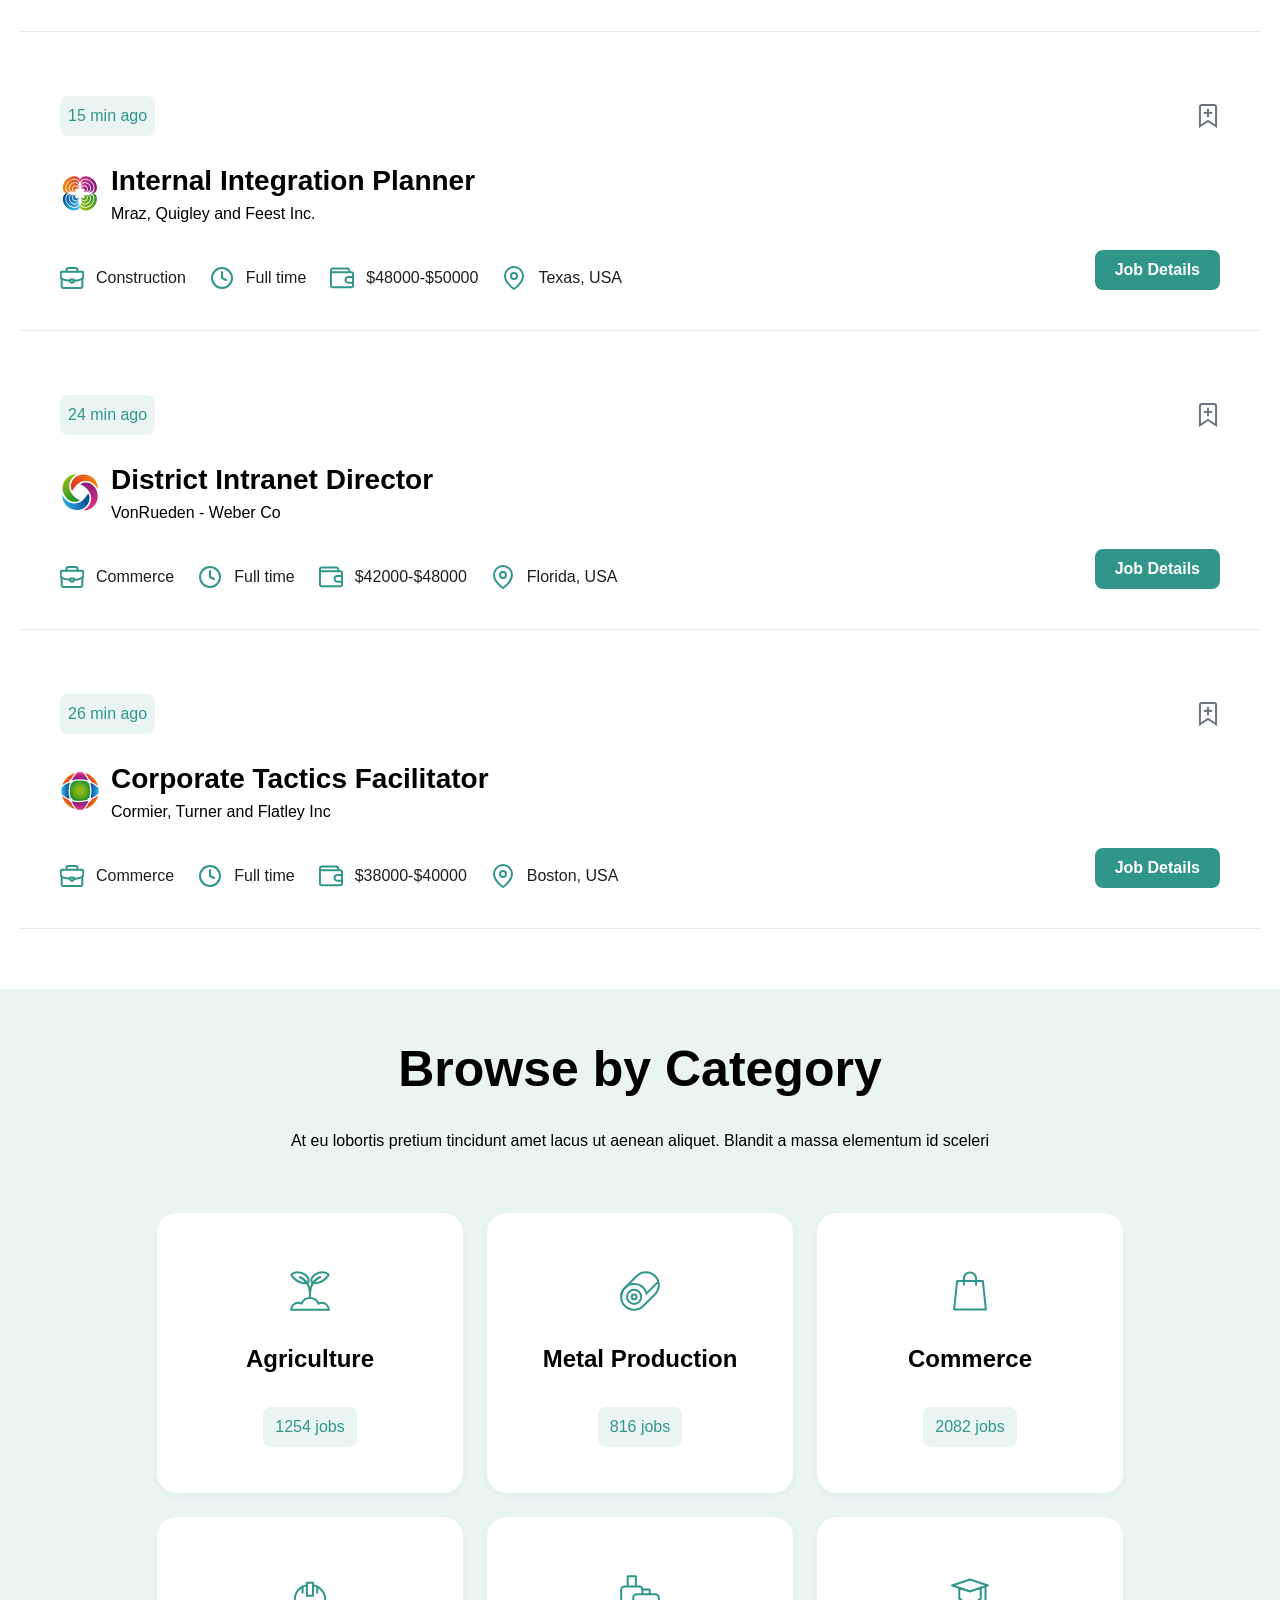
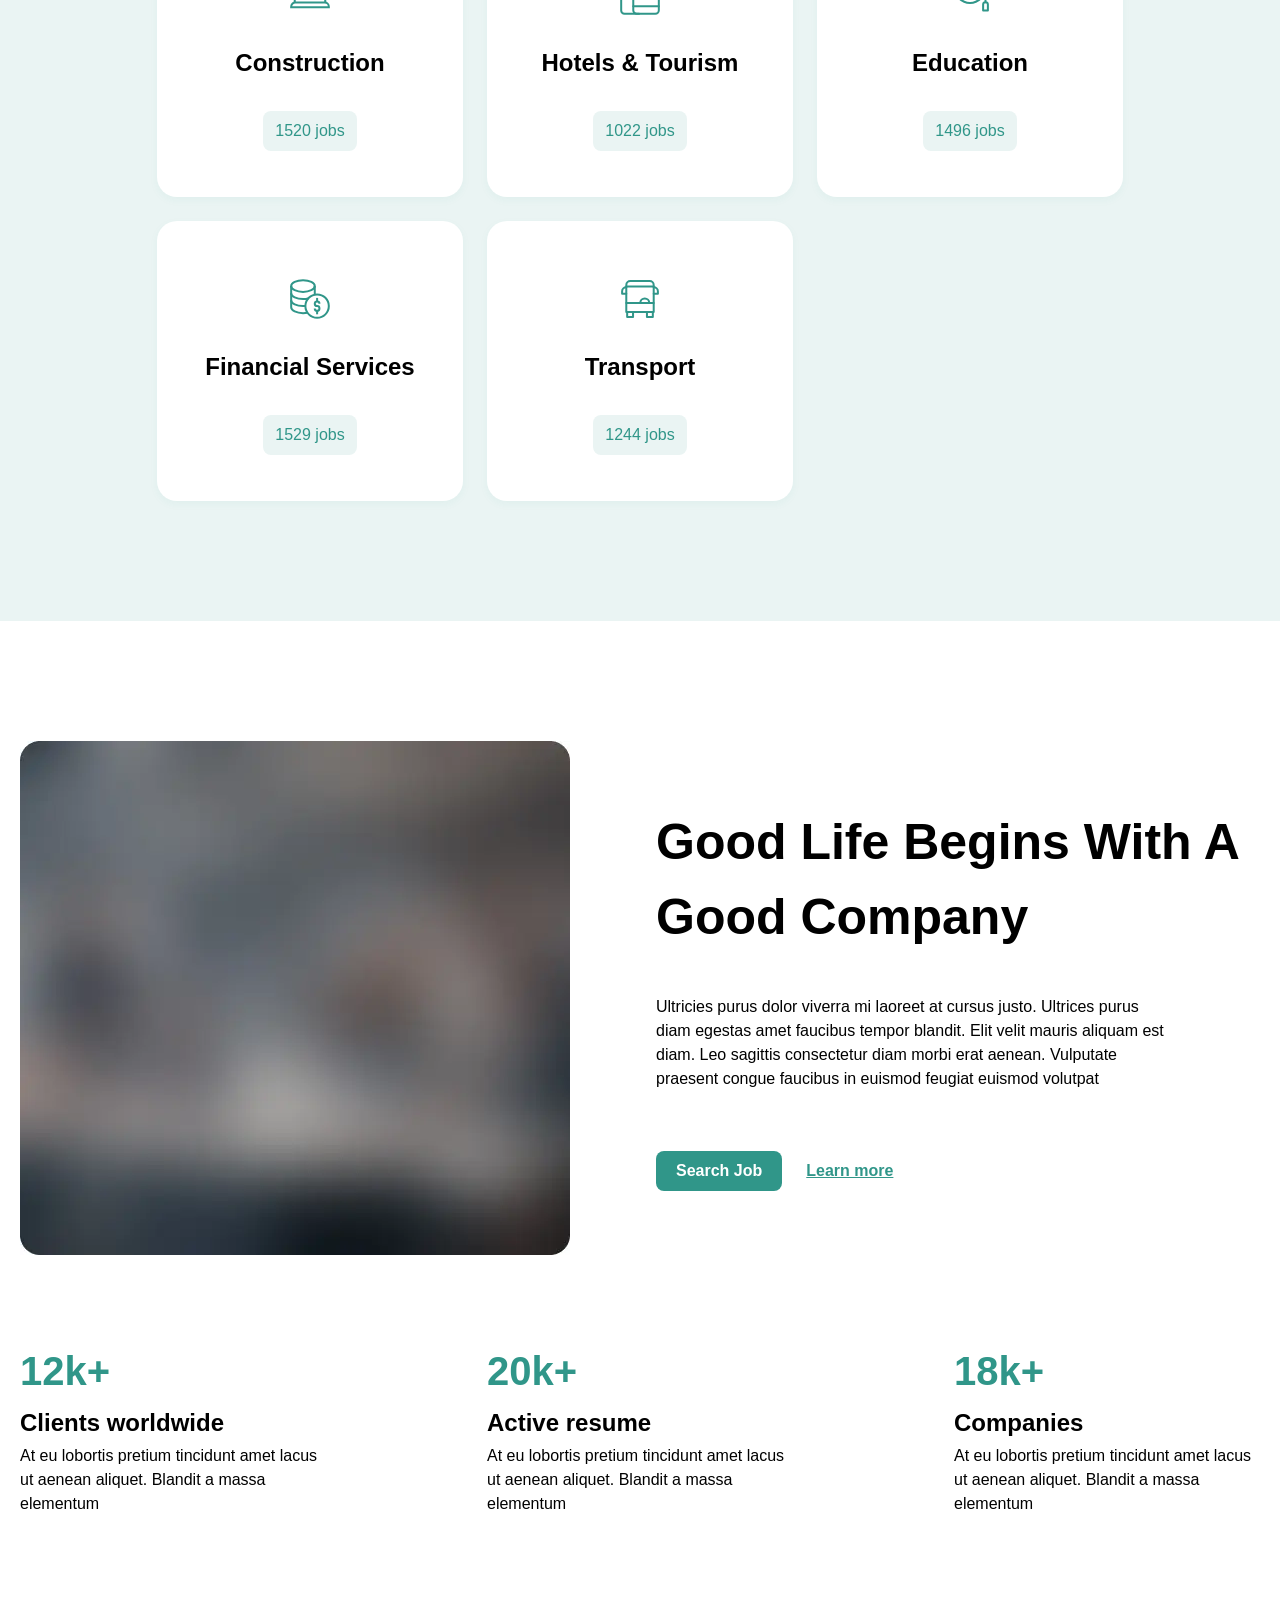
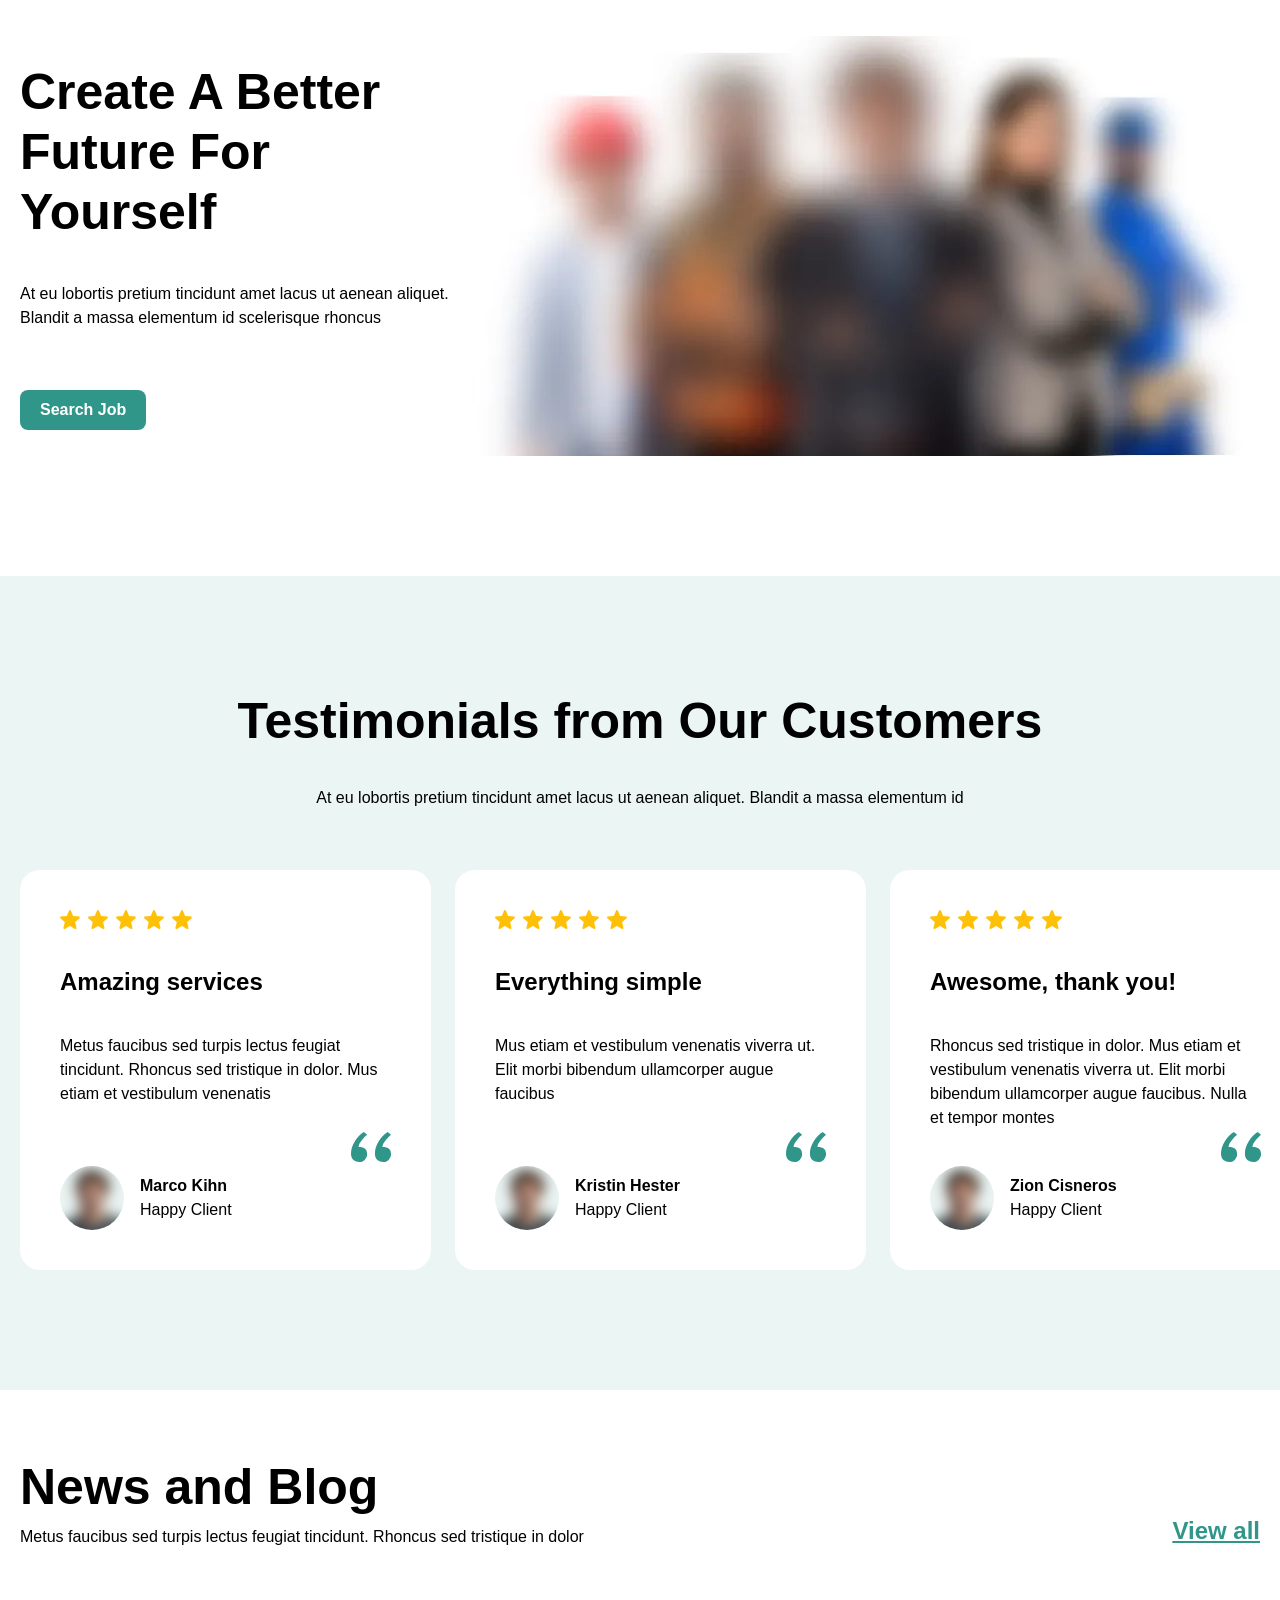
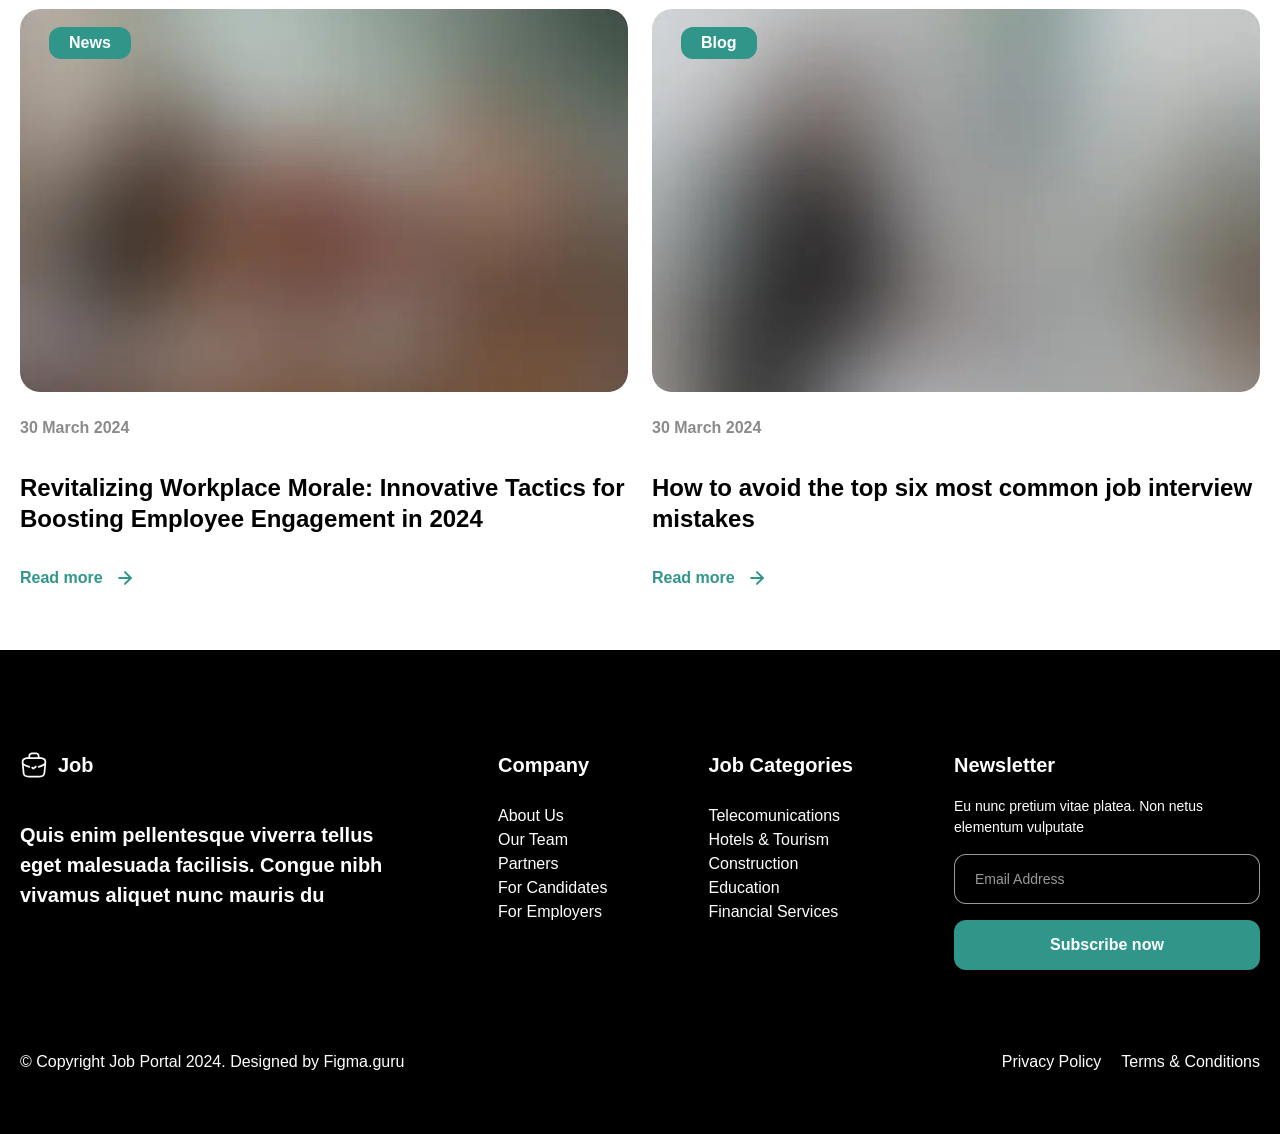
==== commit fbe941a6: "Complete index page styling" ====
--- a/index.html
+++ b/index.html
@@ -164,7 +164,7 @@
                   At eu lobortis pretium tincidunt amet lacus ut aenean aliquet
                 </p>
               </div>
-              <a class="jobs__header-link" href="jobs.html">View all</a>
+              <a class="viewall-link" href="jobs.html">View all</a>
             </div>
 
             <ul class="jobs__list">
@@ -175,7 +175,7 @@
                       <span>10 min ago</span>
                     </div>
                     <button
-                      class="jobs__favorite"
+                      class="job-card__favorite"
                       type="button"
                       aria-label="Add to favorites"
                     >
@@ -184,14 +184,14 @@
                   </div>
                   <div class="job-card__main">
                     <img src="images/jobs-1.svg" alt="" />
-                    <div class="jobs__contents">
-                      <p class="jobs__title">Forward Security Director</p>
-                      <p class="jobs__subtitle">
+                    <div class="job-card__contents">
+                      <p class="job-card__title">Forward Security Director</p>
+                      <p class="job-card__subtitle">
                         Bauch, Schuppe and Schulist Co
                       </p>
                     </div>
                   </div>
-                  <div class="jobs__bottom">
+                  <div class="job-card__bottom">
                     <ul class="job-card__meta">
                       <li class="job-card__meta-item">
                         <img src="images/bag.svg" alt="" />
@@ -214,7 +214,7 @@
                       </li>
                     </ul>
 
-                    <div class="jobs__details">
+                    <div class="job-card__details">
                       <a class="button" href="job-details.html">
                         Job Details
                       </a>
@@ -229,7 +229,7 @@
                       <span>12 min ago</span>
                     </div>
                     <button
-                      class="jobs__favorite"
+                      class="job-card__favorite"
                       type="button"
                       aria-label="Add to favorites"
                     >
@@ -238,12 +238,14 @@
                   </div>
                   <div class="job-card__main">
                     <img src="images/jobs-2.svg" alt="" />
-                    <div class="jobs__contents">
-                      <p class="jobs__title">Regional Creative Facilitator</p>
-                      <p class="jobs__subtitle">Wisozk - Becker Co</p>
-                    </div>
-                  </div>
-                  <div class="jobs__bottom">
+                    <div class="job-card__contents">
+                      <p class="job-card__title">
+                        Regional Creative Facilitator
+                      </p>
+                      <p class="job-card__subtitle">Wisozk - Becker Co</p>
+                    </div>
+                  </div>
+                  <div class="job-card__bottom">
                     <ul class="job-card__meta">
                       <li class="job-card__meta-item">
                         <img src="images/bag.svg" alt="" />
@@ -266,7 +268,7 @@
                       </li>
                     </ul>
 
-                    <div class="jobs__details">
+                    <div class="job-card__details">
                       <a class="button" href="job-details.html">
                         Job Details
                       </a>
@@ -281,7 +283,7 @@
                       <span>15 min ago</span>
                     </div>
                     <button
-                      class="jobs__favorite"
+                      class="job-card__favorite"
                       type="button"
                       aria-label="Add to favorites"
                     >
@@ -290,12 +292,16 @@
                   </div>
                   <div class="job-card__main">
                     <img src="images/jobs-3.svg" alt="" />
-                    <div class="jobs__contents">
-                      <p class="jobs__title">Internal Integration Planner</p>
-                      <p class="jobs__subtitle">Mraz, Quigley and Feest Inc.</p>
-                    </div>
-                  </div>
-                  <div class="jobs__bottom">
+                    <div class="job-card__contents">
+                      <p class="job-card__title">
+                        Internal Integration Planner
+                      </p>
+                      <p class="job-card__subtitle">
+                        Mraz, Quigley and Feest Inc.
+                      </p>
+                    </div>
+                  </div>
+                  <div class="job-card__bottom">
                     <ul class="job-card__meta">
                       <li class="job-card__meta-item">
                         <img src="images/bag.svg" alt="" />
@@ -318,7 +324,7 @@
                       </li>
                     </ul>
 
-                    <div class="jobs__details">
+                    <div class="job-card__details">
                       <a class="button" href="job-details.html">
                         Job Details
                       </a>
@@ -333,7 +339,7 @@
                       <span>24 min ago</span>
                     </div>
                     <button
-                      class="jobs__favorite"
+                      class="job-card__favorite"
                       type="button"
                       aria-label="Add to favorites"
                     >
@@ -342,12 +348,12 @@
                   </div>
                   <div class="job-card__main">
                     <img src="images/jobs-4.svg" alt="" />
-                    <div class="jobs__contents">
-                      <p class="jobs__title">District Intranet Director</p>
-                      <p class="jobs__subtitle">VonRueden - Weber Co</p>
-                    </div>
-                  </div>
-                  <div class="jobs__bottom">
+                    <div class="job-card__contents">
+                      <p class="job-card__title">District Intranet Director</p>
+                      <p class="job-card__subtitle">VonRueden - Weber Co</p>
+                    </div>
+                  </div>
+                  <div class="job-card__bottom">
                     <ul class="job-card__meta">
                       <li class="job-card__meta-item">
                         <img src="images/bag.svg" alt="" />
@@ -370,7 +376,7 @@
                       </li>
                     </ul>
 
-                    <div class="jobs__details">
+                    <div class="job-card__details">
                       <a class="button" href="job-details.html">
                         Job Details
                       </a>
@@ -385,7 +391,7 @@
                       <span>26 min ago</span>
                     </div>
                     <button
-                      class="jobs__favorite"
+                      class="job-card__favorite"
                       type="button"
                       aria-label="Add to favorites"
                     >
@@ -394,14 +400,16 @@
                   </div>
                   <div class="job-card__main">
                     <img src="images/jobs-5.svg" alt="" />
-                    <div class="jobs__contents">
-                      <p class="jobs__title">Corporate Tactics Facilitator</p>
-                      <p class="jobs__subtitle">
+                    <div class="job-card__contents">
+                      <p class="job-card__title">
+                        Corporate Tactics Facilitator
+                      </p>
+                      <p class="job-card__subtitle">
                         Cormier, Turner and Flatley Inc
                       </p>
                     </div>
                   </div>
-                  <div class="jobs__bottom">
+                  <div class="job-card__bottom">
                     <ul class="job-card__meta">
                       <li class="job-card__meta-item">
                         <img src="images/bag.svg" alt="" />
@@ -424,7 +432,7 @@
                       </li>
                     </ul>
 
-                    <div class="jobs__details">
+                    <div class="job-card__details">
                       <a class="button" href="job-details.html">
                         Job Details
                       </a>
@@ -540,16 +548,18 @@
             <div class="about__content">
               <img class="about__img" src="images/about-img.webp" alt="" />
               <div class="about__body">
-                <h2 class="about__title">
-                  Good Life Begins With A Good Company
-                </h2>
-                <p class="about__desc">
-                  Ultricies purus dolor viverra mi laoreet at cursus justo.
-                  Ultrices purus diam egestas amet faucibus tempor blandit. Elit
-                  velit mauris aliquam est diam. Leo sagittis consectetur diam
-                  morbi erat aenean. Vulputate praesent congue faucibus in
-                  euismod feugiat euismod volutpat
-                </p>
+                <div class="about__text">
+                  <h2 class="about__title">
+                    Good Life Begins With A Good Company
+                  </h2>
+                  <p class="about__desc">
+                    Ultricies purus dolor viverra mi laoreet at cursus justo.
+                    Ultrices purus diam egestas amet faucibus tempor blandit.
+                    Elit velit mauris aliquam est diam. Leo sagittis consectetur
+                    diam morbi erat aenean. Vulputate praesent congue faucibus
+                    in euismod feugiat euismod volutpat
+                  </p>
+                </div>
                 <div class="about__actions">
                   <a class="button" href="#">Search Job</a>
                   <a class="about__learn" href="#">Learn more</a>
@@ -591,12 +601,16 @@
       <section class="banner">
         <div class="container">
           <div class="banner__wrapper">
-            <div class="banner__body">
-              <h2 class="banner__title">Create A Better Future For Yourself</h2>
-              <p class="banner__desc">
-                At eu lobortis pretium tincidunt amet lacus ut aenean aliquet.
-                Blandit a massa elementum id scelerisque rhoncus
-              </p>
+            <div class="banner__left">
+              <div class="banner__text">
+                <h2 class="banner__title">
+                  Create A Better Future For Yourself
+                </h2>
+                <p class="banner__desc">
+                  At eu lobortis pretium tincidunt amet lacus ut aenean aliquet.
+                  Blandit a massa elementum id scelerisque rhoncus
+                </p>
+              </div>
               <a class="button" href="#">Search Job</a>
             </div>
             <img class="banner__img" src="images/banner-img.webp" alt="" />
@@ -618,28 +632,31 @@
             </div>
             <ul class="testimonial__list">
               <li class="testimonial__item">
-                <ul class="testimonial__rating">
-                  <li class="testimonial__star">
-                    <img src="images/star.svg" alt="" />
-                  </li>
-                  <li class="testimonial__star">
-                    <img src="images/star.svg" alt="" />
-                  </li>
-                  <li class="testimonial__star">
-                    <img src="images/star.svg" alt="" />
-                  </li>
-                  <li class="testimonial__star">
-                    <img src="images/star.svg" alt="" />
-                  </li>
-                  <li class="testimonial__star">
-                    <img src="images/star.svg" alt="" />
-                  </li>
-                </ul>
-                <h3 class="testimonial__headline">Amazing services</h3>
-                <p class="testimonial__content">
-                  Metus faucibus sed turpis lectus feugiat tincidunt. Rhoncus
-                  sed tristique in dolor. Mus etiam et vestibulum venenatis
-                </p>
+                <div class="testimonial__body">
+                  <ul class="testimonial__rating">
+                    <li class="testimonial__star">
+                      <img src="images/star.svg" alt="" />
+                    </li>
+                    <li class="testimonial__star">
+                      <img src="images/star.svg" alt="" />
+                    </li>
+                    <li class="testimonial__star">
+                      <img src="images/star.svg" alt="" />
+                    </li>
+                    <li class="testimonial__star">
+                      <img src="images/star.svg" alt="" />
+                    </li>
+                    <li class="testimonial__star">
+                      <img src="images/star.svg" alt="" />
+                    </li>
+                  </ul>
+
+                  <h3 class="testimonial__headline">Amazing services</h3>
+                  <p class="testimonial__content">
+                    Metus faucibus sed turpis lectus feugiat tincidunt. Rhoncus
+                    sed tristique in dolor. Mus etiam et vestibulum venenatis
+                  </p>
+                </div>
                 <img class="testimonial__quote" src="images/quote.svg" alt="" />
                 <div class="testimonial__author">
                   <img
@@ -654,28 +671,30 @@
                 </div>
               </li>
               <li class="testimonial__item">
-                <ul class="testimonial__rating">
-                  <li class="testimonial__star">
-                    <img src="images/star.svg" alt="" />
-                  </li>
-                  <li class="testimonial__star">
-                    <img src="images/star.svg" alt="" />
-                  </li>
-                  <li class="testimonial__star">
-                    <img src="images/star.svg" alt="" />
-                  </li>
-                  <li class="testimonial__star">
-                    <img src="images/star.svg" alt="" />
-                  </li>
-                  <li class="testimonial__star">
-                    <img src="images/star.svg" alt="" />
-                  </li>
-                </ul>
-                <h3 class="testimonial__headline">Everything simple</h3>
-                <p class="testimonial__content">
-                  Mus etiam et vestibulum venenatis viverra ut. Elit morbi
-                  bibendum ullamcorper augue faucibus
-                </p>
+                <div class="testimonial__body">
+                  <ul class="testimonial__rating">
+                    <li class="testimonial__star">
+                      <img src="images/star.svg" alt="" />
+                    </li>
+                    <li class="testimonial__star">
+                      <img src="images/star.svg" alt="" />
+                    </li>
+                    <li class="testimonial__star">
+                      <img src="images/star.svg" alt="" />
+                    </li>
+                    <li class="testimonial__star">
+                      <img src="images/star.svg" alt="" />
+                    </li>
+                    <li class="testimonial__star">
+                      <img src="images/star.svg" alt="" />
+                    </li>
+                  </ul>
+                  <h3 class="testimonial__headline">Everything simple</h3>
+                  <p class="testimonial__content">
+                    Mus etiam et vestibulum venenatis viverra ut. Elit morbi
+                    bibendum ullamcorper augue faucibus
+                  </p>
+                </div>
                 <img class="testimonial__quote" src="images/quote.svg" alt="" />
                 <div class="testimonial__author">
                   <img
@@ -690,29 +709,31 @@
                 </div>
               </li>
               <li class="testimonial__item">
-                <ul class="testimonial__rating">
-                  <li class="testimonial__star">
-                    <img src="images/star.svg" alt="" />
-                  </li>
-                  <li class="testimonial__star">
-                    <img src="images/star.svg" alt="" />
-                  </li>
-                  <li class="testimonial__star">
-                    <img src="images/star.svg" alt="" />
-                  </li>
-                  <li class="testimonial__star">
-                    <img src="images/star.svg" alt="" />
-                  </li>
-                  <li class="testimonial__star">
-                    <img src="images/star.svg" alt="" />
-                  </li>
-                </ul>
-                <h3 class="testimonial__headline">Awesome, thank you!</h3>
-                <p class="testimonial__content">
-                  Rhoncus sed tristique in dolor. Mus etiam et vestibulum
-                  venenatis viverra ut. Elit morbi bibendum ullamcorper augue
-                  faucibus. Nulla et tempor montes
-                </p>
+                <div class="testimonial__body">
+                  <ul class="testimonial__rating">
+                    <li class="testimonial__star">
+                      <img src="images/star.svg" alt="" />
+                    </li>
+                    <li class="testimonial__star">
+                      <img src="images/star.svg" alt="" />
+                    </li>
+                    <li class="testimonial__star">
+                      <img src="images/star.svg" alt="" />
+                    </li>
+                    <li class="testimonial__star">
+                      <img src="images/star.svg" alt="" />
+                    </li>
+                    <li class="testimonial__star">
+                      <img src="images/star.svg" alt="" />
+                    </li>
+                  </ul>
+                  <h3 class="testimonial__headline">Awesome, thank you!</h3>
+                  <p class="testimonial__content">
+                    Rhoncus sed tristique in dolor. Mus etiam et vestibulum
+                    venenatis viverra ut. Elit morbi bibendum ullamcorper augue
+                    faucibus. Nulla et tempor montes
+                  </p>
+                </div>
                 <img class="testimonial__quote" src="images/quote.svg" alt="" />
                 <div class="testimonial__author">
                   <img
@@ -735,11 +756,14 @@
         <div class="container">
           <div class="blog__wrapper">
             <div class="blog__header">
-              <h2 class="blog__title">News and Blog</h2>
-              <p class="blog__intro">
-                Metus faucibus sed turpis lectus feugiat tincidunt. Rhoncus sed
-                tristique in dolor
-              </p>
+              <div class="blog__text">
+                <h2 class="blog__title">News and Blog</h2>
+                <p class="blog__intro">
+                  Metus faucibus sed turpis lectus feugiat tincidunt. Rhoncus
+                  sed tristique in dolor
+                </p>
+              </div>
+              <a class="viewall-link" href="#">View all</a>
             </div>
             <ul class="blog__list">
               <li class="blog__item">
@@ -801,60 +825,62 @@
     <footer class="footer">
       <div class="container">
         <div class="footer__wrapper">
-          <div class="footer__col footer__col--brand">
-            <div class="footer__logo">
-              <img src="images/sitelogo.svg" alt="" />
-              <span>Job</span>
-            </div>
-            <p class="footer__desc">
-              Quis enim pellentesque viverra tellus eget malesuada facilisis.
-              Congue nibh vivamus aliquet nunc mauris du
-            </p>
-          </div>
-
-          <div class="footer__col">
-            <h3 class="footer__title">Company</h3>
-            <ul class="footer__list">
-              <li><a href="#" class="footer__link">About Us</a></li>
-              <li><a href="#" class="footer__link">Our Team</a></li>
-              <li><a href="#" class="footer__link">Partners</a></li>
-              <li><a href="#" class="footer__link">For Candidates</a></li>
-              <li><a href="#" class="footer__link">For Employers</a></li>
-            </ul>
-          </div>
-          <div class="footer__col">
-            <h3 class="footer__title">Job Categories</h3>
-            <ul class="footer__list">
-              <li><a href="#" class="footer__link">Telecomunications</a></li>
-              <li><a href="#" class="footer__link">Hotels & Tourism</a></li>
-              <li><a href="#" class="footer__link">Construction</a></li>
-              <li><a href="#" class="footer__link">Education</a></li>
-              <li><a href="#" class="footer__link">Financial Services</a></li>
-            </ul>
-          </div>
-          <div class="footer__col">
-            <h3 class="footer__title">Newsletter</h3>
-
-            <div class="footer__content">
+          <div class="footer__top">
+            <div class="footer__col footer__col--brand">
+              <div class="footer__logo">
+                <img src="images/sitelogo.svg" alt="" />
+                <span class="footer__title">Job</span>
+              </div>
+              <p class="footer__desc">
+                Quis enim pellentesque viverra tellus eget malesuada facilisis.
+                Congue nibh vivamus aliquet nunc mauris du
+              </p>
+            </div>
+
+            <div class="footer__col footer__col--company">
+              <h3 class="footer__title">Company</h3>
+              <ul class="footer__list">
+                <li><a href="#" class="footer__link">About Us</a></li>
+                <li><a href="#" class="footer__link">Our Team</a></li>
+                <li><a href="#" class="footer__link">Partners</a></li>
+                <li><a href="#" class="footer__link">For Candidates</a></li>
+                <li><a href="#" class="footer__link">For Employers</a></li>
+              </ul>
+            </div>
+            <div class="footer__col footer__col--category">
+              <h3 class="footer__title">Job Categories</h3>
+              <ul class="footer__list">
+                <li><a href="#" class="footer__link">Telecomunications</a></li>
+                <li><a href="#" class="footer__link">Hotels & Tourism</a></li>
+                <li><a href="#" class="footer__link">Construction</a></li>
+                <li><a href="#" class="footer__link">Education</a></li>
+                <li><a href="#" class="footer__link">Financial Services</a></li>
+              </ul>
+            </div>
+            <div class="footer__col footer__col--news">
+              <h3 class="footer__title">Newsletter</h3>
+
               <p class="footer__news-desc">
                 Eu nunc pretium vitae platea. Non netus elementum vulputate
               </p>
               <input
+                class="footer__input"
                 id="newsletter-email"
                 type="email"
                 placeholder="Email Address"
               />
-              <a class="button" href="#">Subscribe now</a>
-            </div>
-          </div>
-        </div>
-        <div class="footer__bottom">
-          <p class="footer__copy">
-            © Copyright Job Portal 2024. Designed by Figma.guru
-          </p>
-          <div class="footer__addition">
-            <a href="#" class="footer__privacy">Privacy Policy</a>
-            <a href="#" class="footer__terms">Terms & Conditions</a>
+              <a class="button footer__button" href="#">Subscribe now</a>
+            </div>
+          </div>
+
+          <div class="footer__bottom">
+            <p class="footer__copy">
+              © Copyright Job Portal 2024. Designed by Figma.guru
+            </p>
+            <div class="footer__addition">
+              <a href="#" class="footer__privacy">Privacy Policy</a>
+              <a href="#" class="footer__terms">Terms & Conditions</a>
+            </div>
           </div>
         </div>
       </div>
--- a/css/components.css
+++ b/css/components.css
@@ -4,11 +4,19 @@
 .button {
   display: inline-flex;
   align-items: center;
-  padding: 15px 20px;
+  justify-content: center;
+  gap: 10px;
+
+  height: 40px;
+  padding-inline: 20px;
+
   border-radius: 8px;
   background-color: #309689;
+
+  font-size: 16px;
+  font-weight: 600;
   color: #fff;
-  font-weight: 600;
+
   transition: background-color 0.3s;
 }
 /* =========================
@@ -17,14 +25,18 @@
 .badge {
   display: inline-flex;
   align-items: center;
+
   padding: 8px;
+  border-radius: 8px;
+
   background-color: rgba(48, 150, 137, 0.1);
   color: #309689;
+
+  font-size: 16px;
   font-weight: 400;
-  transition: background-color 0.3s;
 }
 /* =========================
-   Card
+   Job Card
 ========================= */
 .job-card {
   display: flex;
@@ -35,36 +47,45 @@
   background-color: #fff;
   border-radius: 20px;
 }
-.jobs__top {
+.job-card__top {
   display: flex;
   justify-content: space-between;
   align-items: center;
 }
-.jobs__main {
+.job-card__main {
   display: flex;
   gap: 11px;
 }
-.jobs__contents {
+.job-card__contents {
   display: flex;
   flex-direction: column;
-  gap: 20px;
 }
-.jobs__bottom {
+.job-card__title {
+  font-size: 28px;
+  font-weight: 600;
+  color: black;
+}
+.job-card__subtitle {
+  font-size: 16px;
+  font-weight: 500;
+  color: black;
+}
+.job-card__bottom {
   display: flex;
   justify-content: space-between;
   align-items: flex-end;
 }
-.jobs__meta {
+.job-card__meta {
   display: flex;
   flex-wrap: wrap;
   gap: 40px 24px;
 }
-.jobs__meta-item {
+.job-card__meta-item {
   display: flex;
   align-items: center;
   gap: 12px;
 }
-.jobs__favorite {
+.job-card__favorite {
   display: flex;
   align-items: center;
   justify-content: center;
--- a/css/layout.css
+++ b/css/layout.css
@@ -1,4 +1,6 @@
-/* header */
+/* =========================
+   header
+========================= */
 .header {
   padding-block: 26px;
 }
@@ -22,7 +24,9 @@
   align-items: center;
   gap: 20px;
 }
-/* hero */
+/* =========================
+   hero
+========================= */
 .hero {
   padding-block: 100px;
   background-color: black;
@@ -124,7 +128,6 @@
   align-items: center;
   gap: 10px;
 }
-
 .hero__stat {
   display: flex;
   align-items: center;
@@ -144,12 +147,533 @@
   font-weight: 500;
   color: #ffffff;
 }
-/* search */
-.search {
-}
-/* jobs */
+/* =========================
+   company-logos
+========================= */
+.company-logos {
+  background-color: black;
+  padding-block: 40px;
+}
+
+.company-logos__list {
+  display: flex;
+  justify-content: space-between;
+}
+/* =========================
+   Jobs Section
+========================= */
 .jobs {
-}
-/* footer */
+  padding-block: 60px;
+}
+
+.jobs__wrapper {
+}
+
+.jobs__header {
+  display: flex;
+  align-items: flex-end;
+  justify-content: space-between;
+  padding-bottom: 60px;
+}
+
+.jobs__heading {
+  display: flex;
+  flex-direction: column;
+  gap: 40px;
+}
+
+.jobs__header-title {
+  font-size: 50px;
+  font-weight: 700;
+  color: #18191c;
+}
+.jobs__header-desc {
+  font-size: 16px;
+  font-weight: 500;
+  color: #18191c;
+}
+.viewall-link {
+  font-size: 24px;
+  font-weight: 600;
+  color: #309689;
+  text-decoration: underline;
+}
+
+.jobs__list {
+  display: flex;
+  flex-direction: column;
+  gap: 24px;
+}
+
+.jobs__item {
+  border-bottom: 1px solid rgba(0, 0, 0, 0.08);
+}
+/* =========================
+   Category Section
+========================= */
+.category {
+  padding-top: 60px;
+  padding-bottom: 120px;
+  background-color: rgba(48, 150, 137, 0.1);
+}
+
+.category__header {
+  display: flex;
+  flex-direction: column;
+  align-items: center;
+  padding-bottom: 60px;
+}
+
+.category__header-title {
+  font-size: 50px;
+  font-weight: 700;
+  color: #000;
+  padding-bottom: 40px;
+  line-height: 0.8;
+}
+
+.category__header-desc {
+  font-size: 16px;
+  font-weight: 400;
+  color: #000;
+}
+
+.category__list {
+  display: grid;
+  grid-template-columns: repeat(3, 306px);
+  justify-content: center;
+  gap: 24px;
+}
+
+.category__link {
+  display: flex;
+  flex-direction: column;
+  align-items: center;
+  gap: 30px;
+
+  width: 306px;
+  height: 280px;
+  padding-block: 58px;
+  border-radius: 20px;
+  background-color: #fff;
+  box-shadow: 0 3px 8px rgba(48, 150, 137, 0.05);
+}
+
+.category__icon {
+  width: 40px;
+  height: 40px;
+}
+
+.category__title {
+  font-size: 24px;
+  font-weight: 700;
+  color: #000;
+}
+
+.category .badge {
+  padding-inline: 12px;
+}
+/* =========================
+   about
+========================= */
+.about {
+  padding-top: 120px;
+  padding-bottom: 60px;
+}
+
+.about__wrapper {
+  display: flex;
+  flex-direction: column;
+  gap: 86px;
+}
+
+.about__content {
+  display: flex;
+  align-items: center;
+  gap: 86px;
+}
+
+.about__body {
+  display: flex;
+  flex-direction: column;
+  gap: 60px;
+}
+
+.about__text {
+  display: flex;
+  flex-direction: column;
+  gap: 40px;
+}
+
+.about__title {
+  font-size: 50px;
+  font-weight: 700;
+  color: #000;
+}
+
+.about__desc {
+  width: 520px;
+  font-size: 16px;
+  font-weight: 500;
+  color: #000000;
+}
+
+.about__actions {
+  display: flex;
+  align-items: center;
+  gap: 24px;
+}
+
+.about__list {
+  display: flex;
+  justify-content: space-between;
+  align-items: flex-end;
+}
+
+.about__item {
+  display: flex;
+  flex-direction: column;
+  width: 306px;
+}
+
+.about__learn {
+  display: inline-flex;
+  align-items: center;
+
+  font-size: 16px;
+  font-weight: 600;
+  color: #309689;
+  text-decoration: underline;
+}
+
+.about__count {
+  font-size: 40px;
+  font-weight: 700;
+  color: #309689;
+}
+
+.about__label {
+  font-size: 24px;
+  font-weight: 600;
+  line-height: 1.8;
+  color: #000000;
+}
+
+.about__info {
+  font-size: 16px;
+  font-weight: 500;
+  color: #000000;
+}
+/* =========================
+   banner
+========================= */
+.banner {
+  padding-top: 60px;
+  padding-bottom: 120px;
+  background-color: #fff;
+}
+
+.banner__wrapper {
+  display: flex;
+  justify-content: space-between;
+  align-items: center;
+  border-radius: 20px;
+}
+
+.banner__left {
+  display: flex;
+  flex-direction: column;
+  align-items: flex-start;
+  gap: 60px;
+}
+
+.banner__text {
+  display: flex;
+  flex-direction: column;
+  gap: 40px;
+}
+
+.banner__title {
+  font-size: 50px;
+  font-weight: 700;
+  color: #000;
+  line-height: 1.2;
+}
+.banner__desc {
+  font-size: 16px;
+  font-weight: 500;
+  color: #000;
+}
+/* =========================
+   Testimonial
+========================= */
+.testimonial {
+  padding-block: 120px;
+  background-color: #ebf5f4;
+}
+.testimonial__wrapper {
+  display: flex;
+  flex-direction: column;
+  gap: 60px;
+}
+.testimonial__header {
+  display: flex;
+  flex-direction: column;
+  align-items: center;
+  gap: 40px;
+}
+.testimonial__title {
+  font-size: 50px;
+  font-weight: 600;
+  color: #000;
+  line-height: 1;
+}
+.testimonial__desc {
+  font-size: 16px;
+  font-weight: 500;
+  color: #000;
+}
+.testimonial__list {
+  display: flex;
+  align-items: flex-end;
+  gap: 24px;
+}
+.testimonial__item {
+  display: flex;
+  flex-direction: column;
+  justify-content: space-between;
+  background-color: #fff;
+  width: 416px;
+  height: 400px;
+  padding: 40px;
+  border-radius: 20px;
+}
+.testimonial__body {
+  display: flex;
+  flex-direction: column;
+  gap: 40px;
+}
+.testimonial__rating {
+  display: flex;
+  align-items: flex-start;
+  gap: 8px;
+}
+.testimonial__headline {
+  font-size: 24px;
+  font-weight: 600;
+  color: #000;
+  line-height: 1;
+}
+.testimonial__content {
+  width: 331px;
+  height: 94px;
+  font-size: 16px;
+  font-weight: 500;
+  color: #000;
+}
+.testimonial__quote {
+  width: 40px;
+  height: 30px;
+  margin-left: auto;
+}
+.testimonial__author {
+  display: flex;
+  gap: 16px;
+}
+.testimonial__info {
+  display: flex;
+  flex-direction: column;
+  justify-content: center;
+}
+.testimonial__name {
+  font-size: 16px;
+  font-weight: 600;
+  color: #000;
+}
+.testimonial__role {
+  font-size: 16px;
+  font-weight: 500;
+  color: #000;
+}
+/* =========================
+   blog
+========================= */
+.blog {
+  padding-block: 60px;
+}
+.blog__wrapper {
+  display: flex;
+  flex-direction: column;
+  gap: 60px;
+}
+.blog__header {
+  display: flex;
+  justify-content: space-between;
+  align-items: flex-end;
+}
+.blog__title {
+  font-size: 50px;
+  font-weight: 600;
+  color: #000;
+}
+.blog__intro {
+  font-size: 16px;
+  font-weight: 500;
+  color: #000;
+}
+.blog__list {
+  display: flex;
+  gap: 24px;
+}
+.blog__item {
+  width: 636px;
+}
+.blog__link {
+  display: flex;
+  flex-direction: column;
+  gap: 24px;
+}
+.blog__heading {
+  position: relative;
+}
+.blog__image {
+  width: 100%;
+  aspect-ratio: 636 / 400;
+  object-fit: cover;
+  border-radius: 20px;
+}
+.blog__genre {
+  position: absolute;
+  top: 18px;
+  left: 29px;
+  display: inline-flex;
+  align-items: center;
+  justify-content: center;
+  padding: 8px 20px;
+  border-radius: 12px;
+  background-color: #309689;
+  font-size: 16px;
+  font-weight: 600;
+  color: #fff;
+  line-height: 1;
+}
+.blog__content {
+  display: flex;
+  flex-direction: column;
+  gap: 32px;
+}
+.blog__date {
+  font-size: 16px;
+  font-weight: 600;
+  color: #8b8b8b;
+}
+.blog__headline {
+  font-size: 24px;
+  font-weight: 600;
+  color: #000;
+  line-height: 1.3;
+}
+.blog__more {
+  display: flex;
+  align-items: center;
+  gap: 12px;
+}
+.blog__read-more {
+  font-size: 16px;
+  font-weight: 600;
+  color: #309689;
+}
+.blog__arrow {
+  width: 20px;
+}
+/* =========================
+   footer
+========================= */
 .footer {
-}
+  padding-block: 100px 60px;
+  background-color: #000;
+  color: #fff;
+}
+.footer__wrapper {
+  display: flex;
+  flex-direction: column;
+  gap: 80px;
+}
+.footer__top {
+  display: flex;
+  justify-content: space-between;
+  align-items: flex-start;
+}
+.footer__logo {
+  display: flex;
+  gap: 10px;
+}
+.footer__title {
+  font-size: 20px;
+  font-weight: 600;
+  color: #fff;
+}
+.footer__desc {
+  font-size: 20px;
+  font-weight: 600;
+  color: #fff;
+}
+.footer__col {
+  display: flex;
+  flex-direction: column;
+}
+.footer__col--brand {
+  gap: 40px;
+  width: 377px;
+}
+.footer__col--company {
+  gap: 24px;
+}
+.footer__col--category {
+  gap: 24px;
+}
+.footer__col--news {
+  display: flex;
+  flex-direction: column;
+  gap: 16px;
+  width: 306px;
+}
+.footer__link {
+  font-size: 16px;
+  font-weight: 500;
+  color: #fff;
+}
+.footer__news-desc {
+  font-size: 14px;
+  font-weight: 500;
+  color: #fff;
+}
+.footer__button {
+  height: 50px;
+  padding-inline: 40px;
+  border-radius: 12px;
+  font-weight: 700;
+  color: #fff;
+}
+.footer__bottom {
+  display: flex;
+  justify-content: space-between;
+}
+.footer__addition {
+  display: flex;
+  gap: 20px;
+}
+.footer__input {
+  width: 306px;
+  height: 50px;
+  padding-inline: 20px;
+  border: 1px solid rgba(255, 255, 255, 0.6);
+  border-radius: 12px;
+  background-color: #000;
+  font-size: 14px;
+  font-weight: 500;
+  color: rgba(255, 255, 255, 0.6);
+}
+.footer__input::placeholder {
+  color: rgba(255, 255, 255, 0.6);
+}
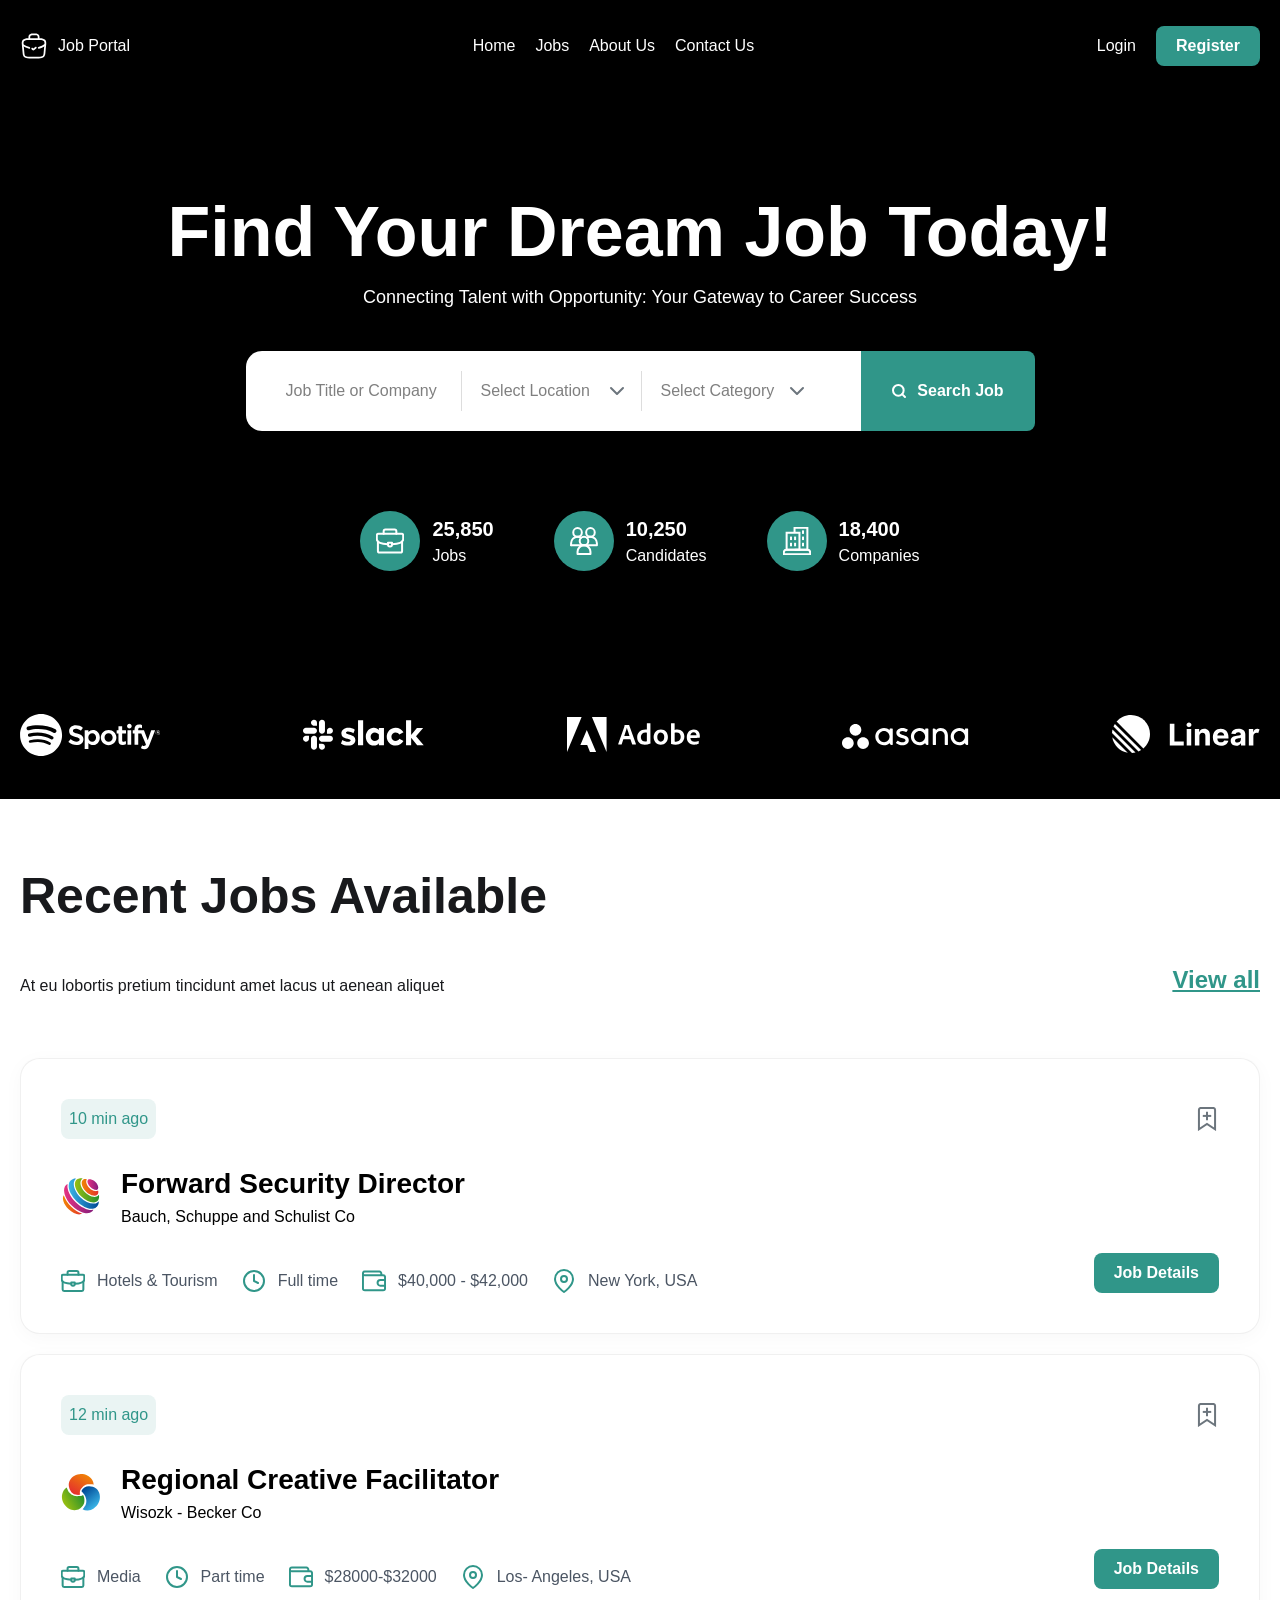
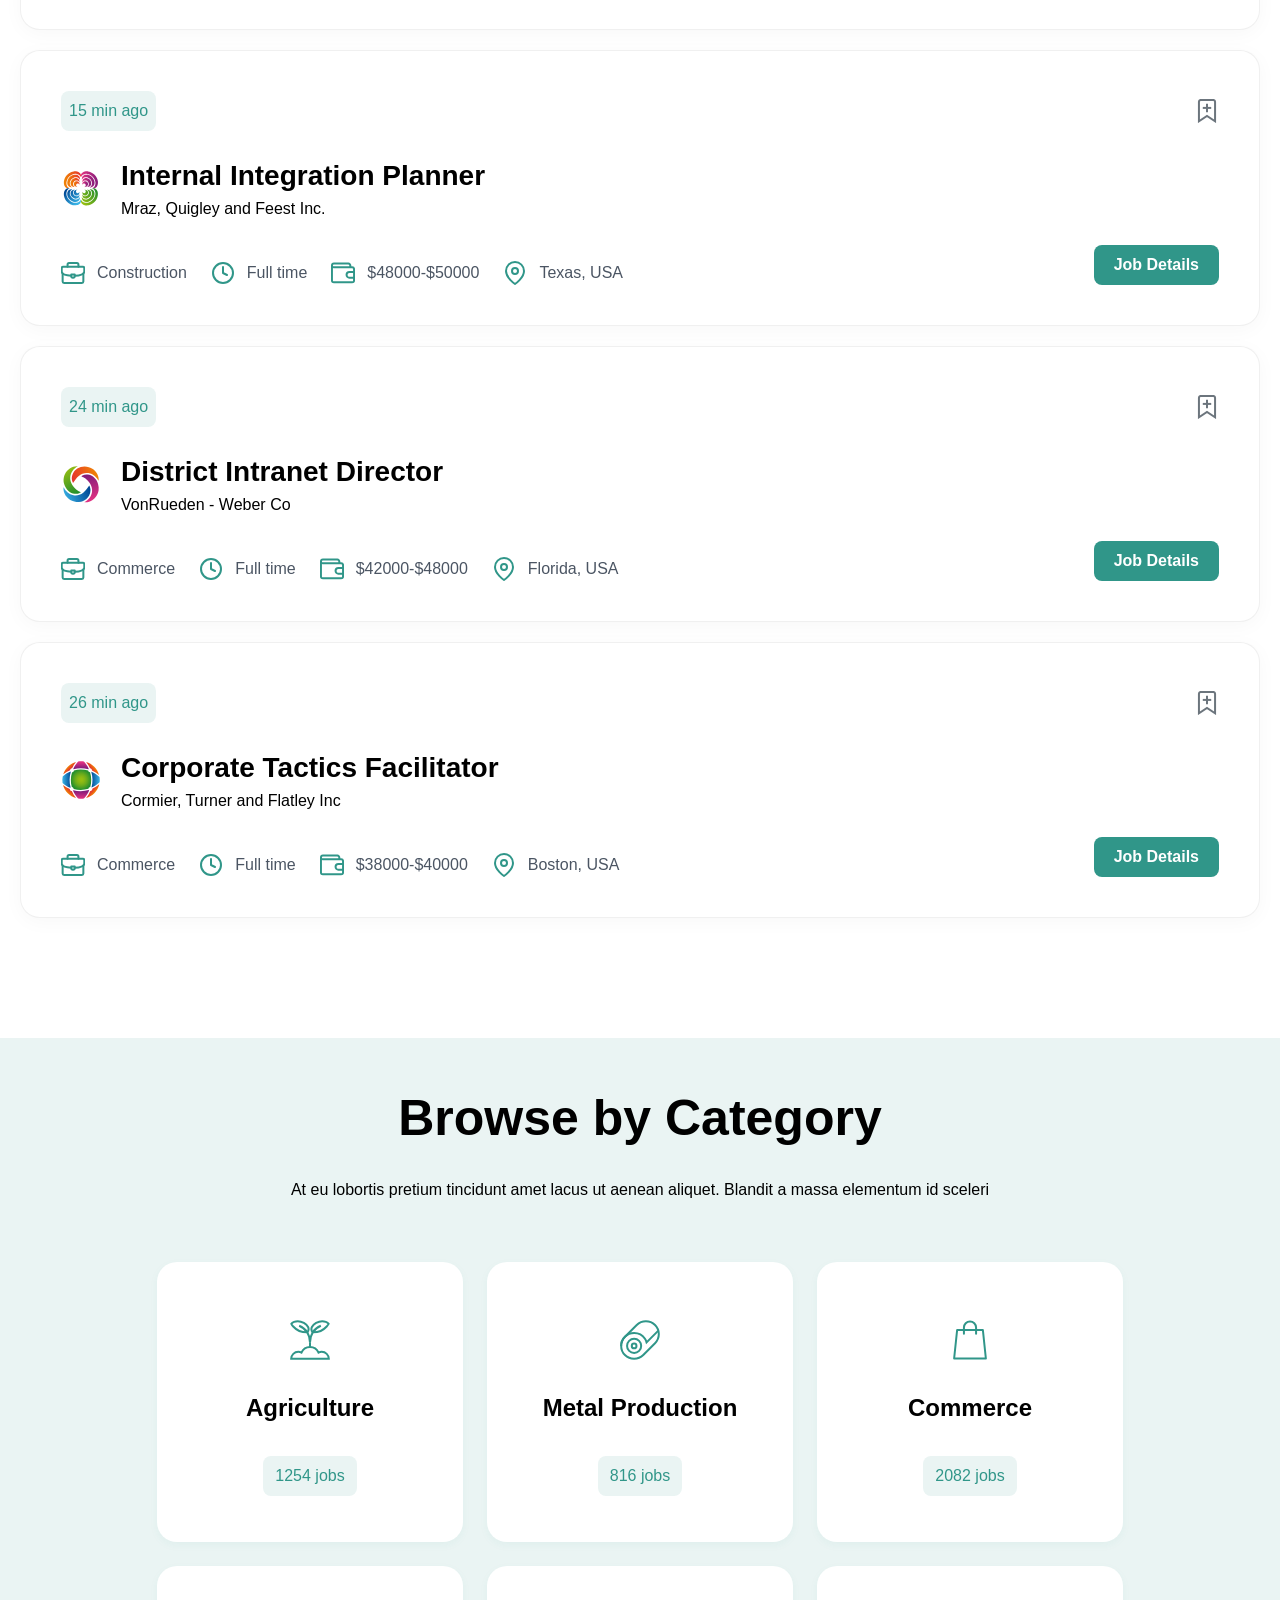
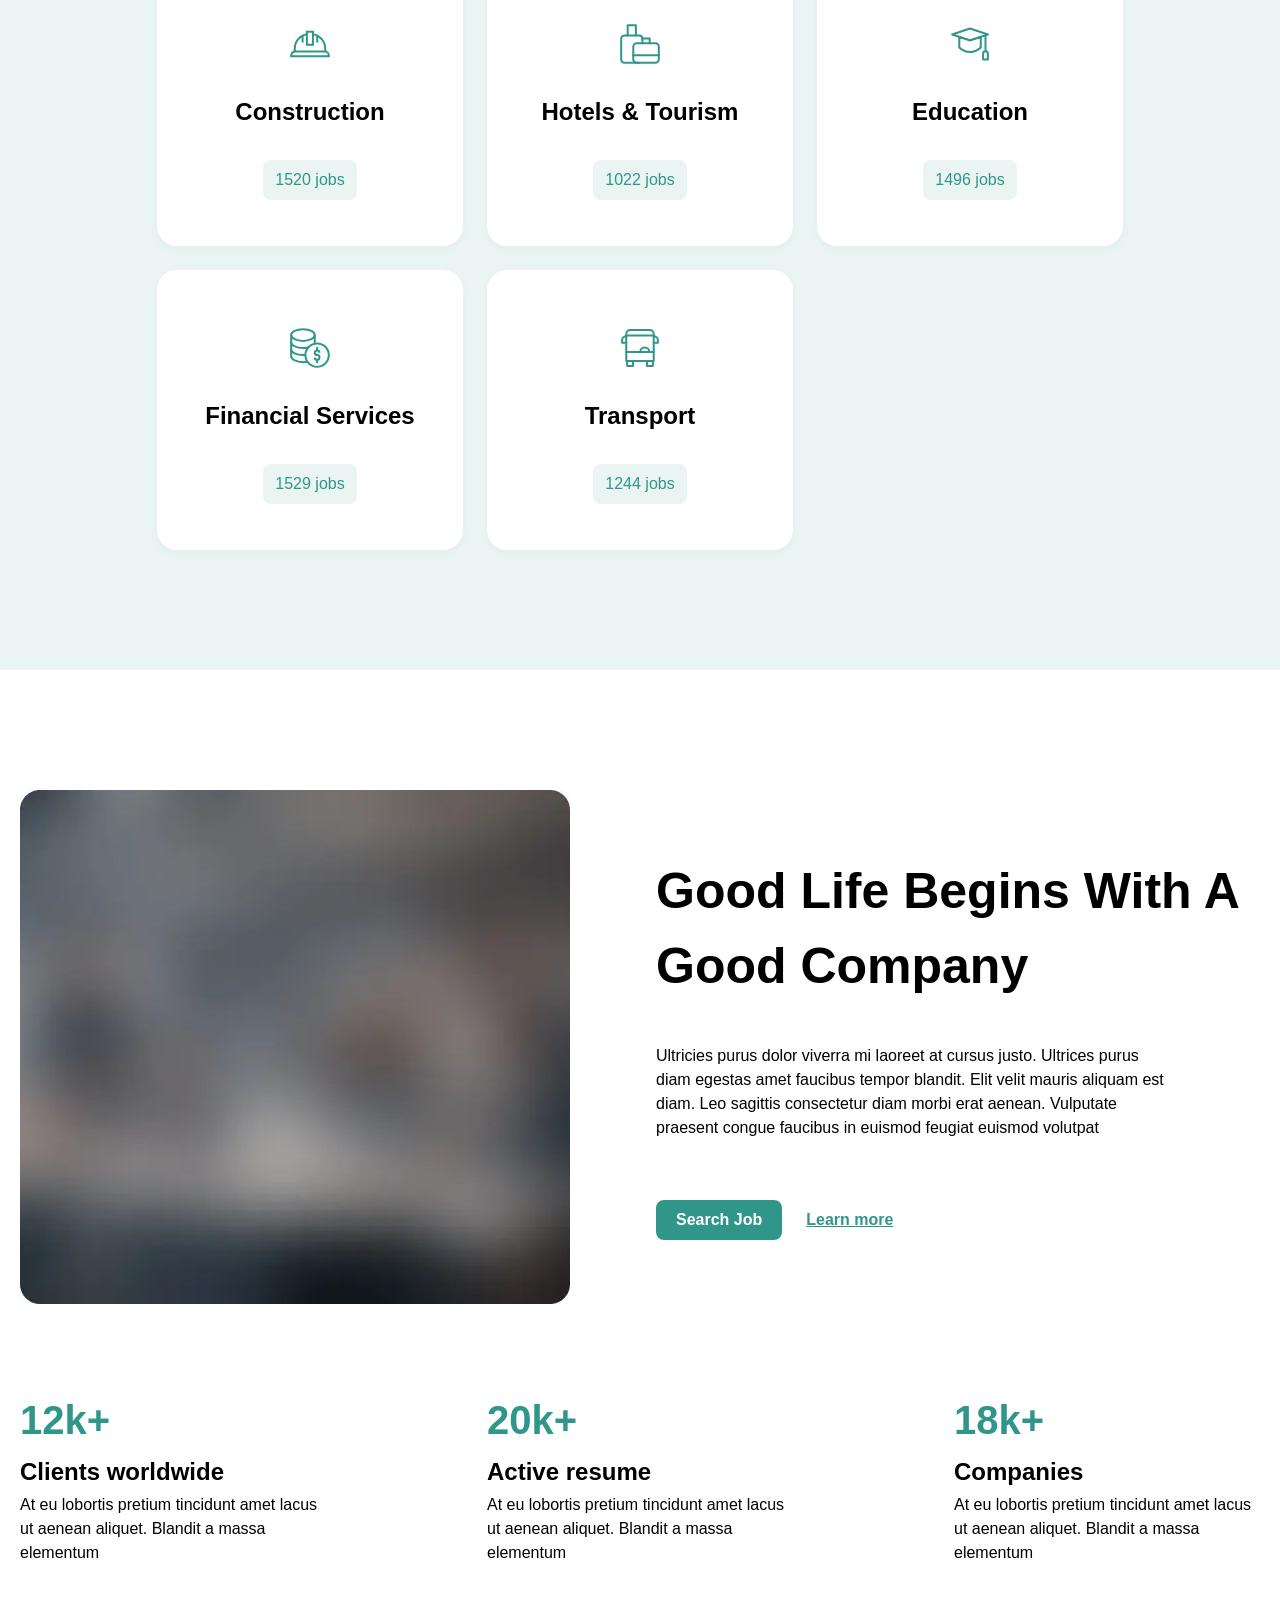
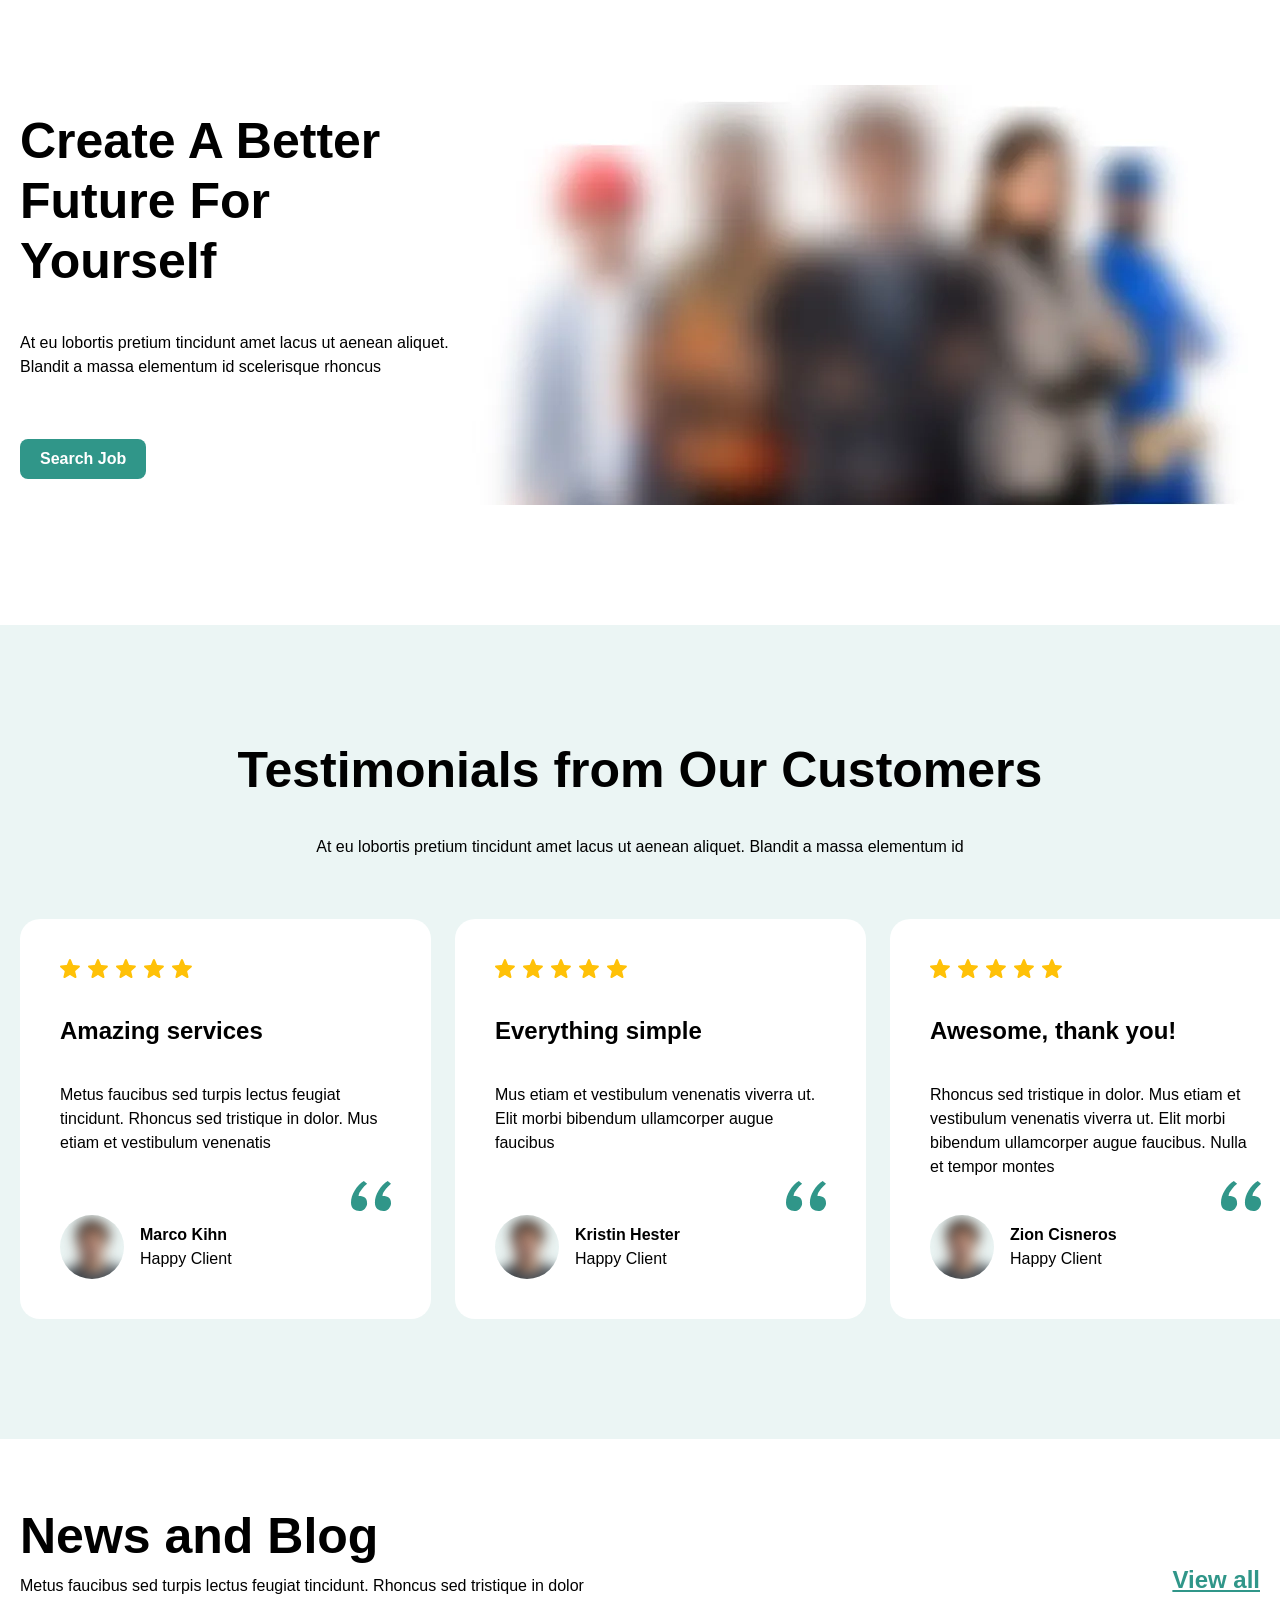
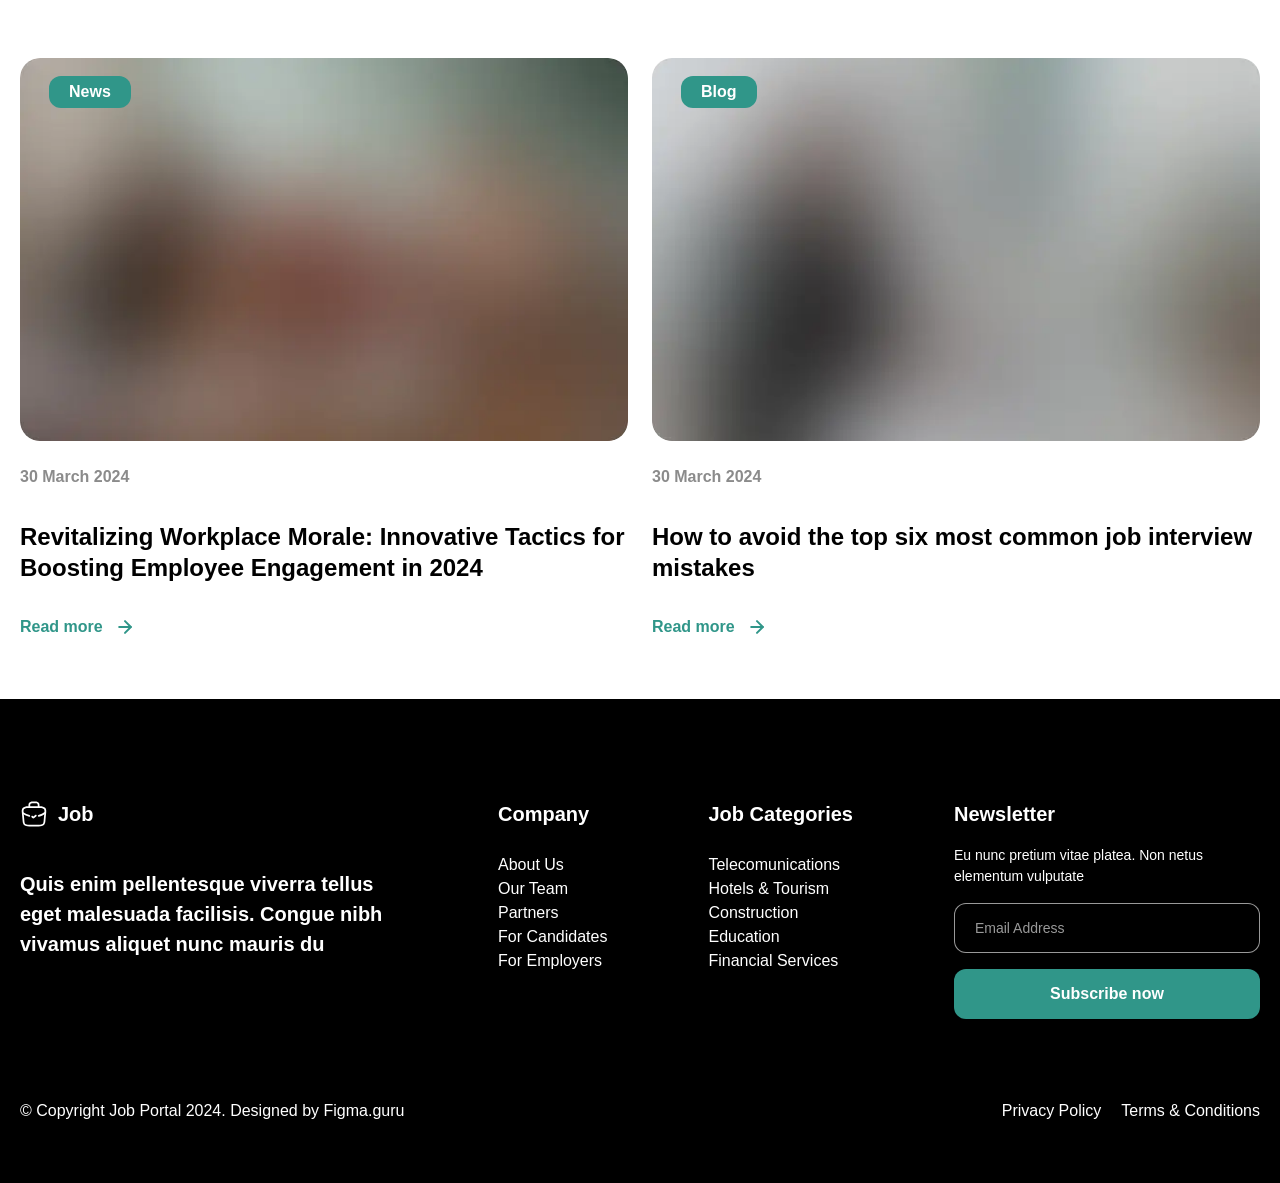
==== commit 5d5c5c62: "Add Contact Us page styles" ====
--- a/index.html
+++ b/index.html
@@ -144,7 +144,7 @@
             </li>
 
             <li class="company-logos__item">
-              <img src="images/asana.svg" alt="Asana" />
+              <img src="images/asana-home.svg" alt="Asana" />
             </li>
 
             <li class="company-logos__item">
--- a/css/components.css
+++ b/css/components.css
@@ -54,7 +54,7 @@
 }
 .job-card__main {
   display: flex;
-  gap: 11px;
+  gap: 20px;
 }
 .job-card__contents {
   display: flex;
@@ -84,6 +84,7 @@
   display: flex;
   align-items: center;
   gap: 12px;
+  color: #4b5563;
 }
 .job-card__favorite {
   display: flex;
--- a/css/layout.css
+++ b/css/layout.css
@@ -205,9 +205,6 @@
   gap: 24px;
 }
 
-.jobs__item {
-  border-bottom: 1px solid rgba(0, 0, 0, 0.08);
-}
 /* =========================
    Category Section
 ========================= */
@@ -677,3 +674,1481 @@
 .footer__input::placeholder {
   color: rgba(255, 255, 255, 0.6);
 }
+/* =========================
+   Page Hero (Jobsページ)
+========================= */
+.page-hero {
+  background-color: #000;
+  padding-block: 140px;
+  text-align: center;
+}
+
+.page-hero__title {
+  font-size: 60px;
+  font-weight: 700;
+  line-height: 1.1;
+  color: #fff;
+}
+
+/* =========================
+   Header 調整（黒背景）
+========================= */
+.header {
+  background-color: #000;
+  color: #fff;
+}
+
+.header__item a {
+  color: #fff;
+  font-weight: 500;
+  transition: color 0.3s;
+}
+
+.header__item a:hover,
+.header__item.is-active a {
+  color: #309689;
+}
+
+.header__actions a:not(.button) {
+  color: #fff;
+}
+
+/* =========================
+   Jobs Listing Page
+========================= */
+.jobs {
+  padding-block: 60px 120px;
+  background-color: #fff;
+}
+
+/* Jobsページ専用（サイドバーがある場合だけ） */
+.jobs__wrapper:has(.jobs__sidebar) {
+  display: grid;
+  grid-template-columns: 306px 1fr;
+  gap: 40px;
+  align-items: start;
+}
+
+/* ---------- Sidebar ---------- */
+.jobs__sidebar {
+  display: flex;
+  flex-direction: column;
+  gap: 24px;
+}
+
+.job-filter {
+  background-color: #ebf5f4;
+  border-radius: 20px;
+  padding: 32px 24px;
+  display: flex;
+  flex-direction: column;
+  gap: 32px;
+}
+
+.job-filter__group {
+  display: flex;
+  flex-direction: column;
+  gap: 16px;
+}
+
+.job-filter__title {
+  font-size: 18px;
+  font-weight: 600;
+  color: #1e1e1e;
+}
+
+/* Search */
+.job-filter__search {
+  position: relative;
+  display: flex;
+  align-items: center;
+}
+
+.job-filter__search img {
+  position: absolute;
+  left: 16px;
+  width: 18px;
+  height: 18px;
+  pointer-events: none;
+}
+
+.job-filter__input {
+  width: 100%;
+  height: 48px;
+  padding-inline: 48px 16px;
+  border: none;
+  border-radius: 12px;
+  background-color: #fff;
+  font-size: 15px;
+  color: #1e1e1e;
+}
+
+.job-filter__input::placeholder {
+  color: rgba(0, 0, 0, 0.4);
+}
+
+/* Select */
+.job-filter__select-wrapper {
+  position: relative;
+  display: flex;
+  align-items: center;
+}
+
+.job-filter__icon {
+  position: absolute;
+  left: 16px;
+  width: 18px;
+  height: 18px;
+  pointer-events: none;
+  z-index: 1;
+}
+
+.job-filter__select {
+  width: 100%;
+  height: 48px;
+  padding-inline: 48px 40px;
+  border: none;
+  border-radius: 12px;
+  background-color: #fff;
+  appearance: none;
+  -webkit-appearance: none;
+  font-size: 15px;
+  color: rgba(0, 0, 0, 0.5);
+  cursor: pointer;
+}
+
+/* Checkbox list */
+.job-filter__list {
+  display: flex;
+  flex-direction: column;
+  gap: 12px;
+}
+
+.job-filter__label {
+  display: flex;
+  align-items: center;
+  gap: 12px;
+  cursor: pointer;
+  font-size: 15px;
+  color: #1e1e1e;
+}
+
+.job-filter__label input[type="checkbox"] {
+  appearance: none;
+  -webkit-appearance: none;
+  width: 18px;
+  height: 18px;
+  border: 1px solid #9ca3af;
+  border-radius: 4px;
+  background-color: rgba(48, 150, 137, 0.1);
+  cursor: pointer;
+  position: relative;
+  flex-shrink: 0;
+  transition: all 0.2s;
+}
+
+/* チェックされたとき */
+.job-filter__label input[type="checkbox"]:checked {
+  background-color: #309689;
+  border-color: #309689;
+}
+
+/* チェックマーク（白い✓） */
+.job-filter__label input[type="checkbox"]:checked::after {
+  content: "";
+  position: absolute;
+  left: 5px;
+  top: 2px;
+  width: 5px;
+  height: 9px;
+  border: solid #fff;
+  border-width: 0 2px 2px 0;
+  transform: rotate(45deg);
+}
+
+.job-filter__text {
+  flex: 1;
+}
+
+.job-filter__count {
+  display: flex;
+  flex-direction: column;
+  height: 20px;
+  align-items: center;
+  justify-content: center;
+  padding: 4px 8px;
+  border-radius: 12px;
+  background-color: #fff;
+  color: rgba(0, 0, 0, 0.4);
+  font-size: 16px;
+  font-weight: 500;
+}
+
+.job-filter__more {
+  display: inline-flex;
+  align-items: center;
+  justify-content: center;
+  height: 40px;
+  padding-inline: 20px;
+  border-radius: 8px;
+  background-color: #309689;
+  color: #fff;
+  font-size: 15px;
+  font-weight: 600;
+  transition: background-color 0.3s;
+}
+
+.job-filter__more:hover {
+  background-color: #267a6f;
+}
+
+/* Salary range */
+.job-filter__range-wrapper {
+  padding-block: 8px;
+}
+
+.job-filter__range {
+  width: 100%;
+  height: 6px;
+  appearance: none;
+  background: #d1e7e4;
+  border-radius: 4px;
+  outline: none;
+}
+
+.job-filter__range::-webkit-slider-thumb {
+  appearance: none;
+  width: 18px;
+  height: 18px;
+  border-radius: 50%;
+  background: #309689;
+  cursor: pointer;
+}
+
+.job-filter__salary-info {
+  display: flex;
+  align-items: center;
+  justify-content: space-between;
+  gap: 12px;
+}
+
+.job-filter__salary-text {
+  font-size: 14px;
+  color: #1e1e1e;
+}
+
+.job-filter__apply {
+  height: 36px;
+  padding-inline: 16px;
+  border-radius: 8px;
+  background-color: #309689;
+  color: #fff;
+  font-size: 14px;
+  font-weight: 600;
+}
+
+/* Tags */
+.job-filter__tags {
+  display: flex;
+  flex-wrap: wrap;
+  gap: 8px;
+}
+
+.job-filter__tags .badge {
+  padding: 6px 12px;
+  font-size: 13px;
+  background-color: rgba(48, 150, 137, 0.12);
+}
+
+.job-filter__tags .badge a {
+  color: #309689;
+}
+
+/* Sidebar Banner */
+.jobs__banner {
+  position: relative;
+  border-radius: 20px;
+  overflow: hidden;
+  min-height: 280px;
+}
+
+.jobs__banner-img {
+  width: 100%;
+  height: 100%;
+  object-fit: cover;
+  display: block;
+}
+
+.jobs__banner-content {
+  position: absolute;
+  inset: 0;
+  display: flex;
+  flex-direction: column;
+  justify-content: flex-start;
+  align-items: flex-start;
+  padding: 37px 29px;
+  color: #fff;
+}
+
+.jobs__banner-title {
+  font-size: 28px;
+  font-weight: 700;
+  letter-spacing: 0.05em;
+  margin: 0;
+}
+
+.jobs__banner-text {
+  font-size: 24px;
+  font-weight: 500;
+  margin-top: 12px;
+}
+
+/* ---------- Content area ---------- */
+.jobs__content {
+  display: flex;
+  flex-direction: column;
+  gap: 24px;
+}
+
+.jobs__toolbar {
+  display: flex;
+  align-items: center;
+  justify-content: space-between;
+  gap: 20px;
+}
+
+.jobs__result {
+  font-size: 16px;
+  font-weight: 500;
+  color: #1e1e1e;
+}
+
+.jobs__sort-wrapper {
+  position: relative;
+  display: inline-flex;
+  align-items: center;
+}
+
+.jobs__sort {
+  height: 40px;
+  padding-inline: 12px 12px;
+  border: 1.5px solid rgba(0, 0, 0, 0.12);
+  border-radius: 6px;
+  background-color: #fff;
+  appearance: none;
+  -webkit-appearance: none;
+  font-size: 20px;
+  font-weight: 500;
+  color: #4b5563;
+  cursor: pointer;
+}
+
+.jobs__sort-icon {
+  position: absolute;
+  right: 14px;
+  top: 50%;
+  transform: translateY(-50%);
+  width: 16px;
+  height: 16px;
+  pointer-events: none; /* クリックをselectに通す */
+}
+
+/* Job cards on Jobs page */
+.jobs__list {
+  display: flex;
+  flex-direction: column;
+  gap: 20px;
+}
+
+.jobs__item .job-card {
+  border: 1px solid rgba(0, 0, 0, 0.06);
+  box-shadow: 0 4px 20px rgba(0, 0, 0, 0.03);
+  transition: box-shadow 0.3s;
+}
+
+.jobs__item .job-card:hover {
+  box-shadow: 0 8px 30px rgba(48, 150, 137, 0.12);
+}
+
+/* Pagination */
+.jobs__pagination {
+  position: relative;
+  margin-top: 40px;
+}
+
+.jobs__pagination-list {
+  display: flex;
+  justify-content: center;
+  align-items: center;
+  gap: 8px;
+}
+
+.jobs__pagination-link {
+  display: inline-flex;
+  align-items: center;
+  justify-content: center;
+  min-width: 40px;
+  height: 40px;
+  padding-inline: 12px;
+  border-radius: 10px;
+  font-size: 15px;
+  font-weight: 500;
+  color: #4b5563;
+  background-color: #fff;
+  border: 1px solid rgba(0, 0, 0, 0.08);
+  transition: all 0.3s;
+}
+
+.jobs__pagination-next-item {
+  position: absolute;
+  right: 0;
+  top: 50%;
+  transform: translateY(-50%);
+}
+
+.jobs__pagination-link:hover {
+  border-color: #309689;
+  color: #309689;
+}
+
+.jobs__pagination-link.is-active {
+  background-color: #309689;
+  border-color: #309689;
+  color: #fff;
+}
+
+.jobs__pagination-next {
+  display: inline-flex;
+  align-items: center;
+  gap: 6px;
+  padding-inline: 16px 14px;
+}
+
+.jobs__pagination-next img {
+  width: 24px;
+  height: 24px;
+}
+
+/* =========================
+   Top Company
+========================= */
+.top-company {
+  padding-block: 80px 120px;
+  background-color: #ebf5f4;
+}
+
+.top-company__wrapper {
+  display: flex;
+  flex-direction: column;
+  gap: 60px;
+}
+
+.top-company__heading {
+  text-align: center;
+  display: flex;
+  flex-direction: column;
+  gap: 20px;
+}
+
+.top-company__title {
+  font-size: 50px;
+  font-weight: 700;
+  color: #1e1e1e;
+}
+
+.top-company__desc {
+  font-size: 16px;
+  font-weight: 500;
+  color: #1e1e1e;
+  max-width: 600px;
+  margin-inline: auto;
+}
+
+.top-company__list {
+  display: grid;
+  grid-template-columns: repeat(4, 1fr);
+  gap: 24px;
+}
+
+.top-company__card {
+  display: flex;
+  flex-direction: column;
+  align-items: center;
+  text-align: center;
+  gap: 16px;
+  padding: 40px 24px;
+  background-color: #fff;
+  border-radius: 20px;
+  box-shadow: 0 4px 20px rgba(0, 0, 0, 0.04);
+  transition:
+    transform 0.3s,
+    box-shadow 0.3s;
+  height: 100%;
+}
+
+.top-company__card:hover {
+  transform: translateY(-4px);
+  box-shadow: 0 12px 30px rgba(48, 150, 137, 0.12);
+}
+
+.top-company__logo {
+  width: 56px;
+  height: 56px;
+  object-fit: contain;
+}
+
+.top-company__name {
+  font-size: 20px;
+  font-weight: 700;
+  color: #1e1e1e;
+}
+
+.top-company__text {
+  font-size: 14px;
+  font-weight: 500;
+  color: #666;
+  line-height: 1.5;
+  flex: 1;
+}
+
+.top-company__jobs {
+  display: inline-flex;
+  align-items: center;
+  justify-content: center;
+  margin-top: 8px;
+  padding: 8px 16px;
+  border-radius: 20px;
+  background-color: rgba(48, 150, 137, 0.12);
+  color: #309689;
+  font-size: 14px;
+  font-weight: 600;
+}
+/* =========================
+   Job Details Page
+========================= */
+.job-details {
+  padding-block: 60px 100px;
+}
+
+.job-details__wrapper {
+  display: grid;
+  grid-template-columns: 1fr 340px;
+  gap: 40px;
+  align-items: start;
+}
+
+/* ---------- Header (求人タイトル部分) ---------- */
+.job-details__header {
+  grid-column: 1 / -1; /* 全幅 */
+  margin-bottom: 40px;
+}
+
+.job-details__header .jobs__item {
+  background-color: #fff;
+  border-radius: 20px;
+  padding: 32px 40px;
+}
+
+.job-details__header .jobs__bottom {
+  display: flex;
+  justify-content: space-between;
+  align-items: flex-end;
+  gap: 24px;
+  flex-wrap: wrap;
+  margin-top: 24px;
+}
+
+.job-details__header .jobs__details .button {
+  min-width: 160px;
+}
+
+/* ---------- Content (左カラム) ---------- */
+.job-details__content {
+  display: flex;
+  flex-direction: column;
+  gap: 60px;
+}
+
+.job-details__body {
+  display: flex;
+  flex-direction: column;
+  gap: 40px;
+}
+
+.job-details__group {
+  display: flex;
+  flex-direction: column;
+  gap: 40px;
+}
+
+.job-details__title {
+  font-size: 24px;
+  font-weight: 600;
+  color: #000;
+}
+
+.job-details__group p {
+  font-size: 16px;
+  font-weight: 500;
+  line-height: 1.7;
+  color: #000;
+}
+
+/* リスト（Key Responsibilities / Professional Skills） */
+.job-details__list {
+  display: flex;
+  flex-direction: column;
+  gap: 16px;
+}
+
+.job-details__item {
+  display: flex;
+  align-items: flex-start;
+  gap: 12px;
+}
+
+.job-details__item img {
+  width: 20px;
+  height: 20px;
+  flex-shrink: 0;
+  margin-top: 3px;
+}
+
+.job-details__description {
+  font-size: 16px;
+  font-weight: 500;
+  line-height: 1.6;
+  color: #4b5563;
+}
+
+/* Tags */
+.job-tag__list {
+  display: flex;
+  flex-wrap: wrap;
+  gap: 24px;
+}
+
+.job-tag__list .badge {
+  padding: 8px 12px;
+  border-radius: 12px;
+  font-weight: 500;
+}
+
+/* Share */
+.job-share__list {
+  display: flex;
+  align-items: center;
+  gap: 12px;
+}
+
+.job-share__link {
+  display: flex;
+  align-items: center;
+  justify-content: center;
+  width: 36px;
+  height: 36px;
+  border-radius: 8px;
+  transition: opacity 0.3s;
+}
+
+.job-share__link:hover {
+  opacity: 0.7;
+}
+
+.job-share__link img {
+  width: 20px;
+  height: 20px;
+}
+
+/* ---------- Sidebar (右カラム) ---------- */
+.job-details__sidebar {
+  display: flex;
+  flex-direction: column;
+  gap: 40px;
+  top: 60px;
+}
+
+/* Job Overview */
+.job-overview {
+  background-color: #ebf5f4;
+  border-radius: 20px;
+  padding: 28px 20px;
+  display: flex;
+  flex-direction: column;
+  gap: 32px;
+}
+
+.job-overview__title {
+  font-size: 18px;
+  font-weight: 700;
+  color: #000;
+}
+
+.job-overview__list {
+  display: flex;
+  flex-direction: column;
+  gap: 28px;
+}
+
+.job-overview__item {
+  display: flex;
+  align-items: flex-start;
+  gap: 20px;
+}
+
+.job-overview__icon {
+  width: 24px;
+  height: 24px;
+  flex-shrink: 0;
+}
+
+.job-overview__content {
+  display: flex;
+  flex-direction: column;
+  gap: 12px;
+}
+
+.job-overview__label {
+  font-size: 16px;
+  font-weight: 500;
+  color: #000;
+  line-height: 1;
+}
+
+.job-overview__value {
+  font-size: 16px;
+  font-weight: 500;
+  color: #4b5563;
+  line-height: 1;
+}
+
+/* Map */
+.job-overview-map__wrapper {
+  border-radius: 12px;
+  overflow: hidden;
+  aspect-ratio: 16 / 10;
+  background-color: #e5e7eb;
+}
+
+.job-overview-map__frame {
+  width: 100%;
+  height: 100%;
+  border: none;
+  display: block;
+}
+
+/* Send Us Message */
+.job-message {
+  background-color: #ebf5f4;
+  border-radius: 20px;
+  padding: 40px 20px;
+  display: flex;
+  flex-direction: column;
+  gap: 24px;
+}
+
+.job-message__title {
+  font-size: 20px;
+  font-weight: 600;
+  color: #000;
+}
+
+.job-message__form {
+  display: flex;
+  flex-direction: column;
+  gap: 24px;
+}
+
+.job-message__field {
+  position: relative;
+  display: flex;
+  align-items: center;
+}
+
+.job-message__icon {
+  position: absolute;
+  left: 12px;
+  width: 20px;
+  height: 20px;
+  pointer-events: none;
+  opacity: 0.5;
+}
+
+.job-message__input,
+.job-message__textarea {
+  width: 100%;
+  padding: 14px 16px 14px 48px;
+  border: 1px solid rgba(0, 0, 0, 0.08);
+  border-radius: 12px;
+  background-color: #fff;
+  font-size: 15px;
+  color: #1e1e1e;
+  outline: none;
+  transition: border-color 0.3s;
+}
+
+.job-message__input:focus,
+.job-message__textarea:focus {
+  border-color: #309689;
+}
+
+.job-message__field--textarea {
+  align-items: flex-start;
+}
+
+.job-message__field--textarea .job-message__icon {
+  top: 18px;
+}
+
+.job-message__textarea {
+  min-height: 120px;
+  resize: vertical;
+  padding-top: 16px;
+}
+
+.job-message__button {
+  width: fit-content;
+  align-self: flex-start;
+}
+
+/* ---------- Related Jobs ---------- */
+.related-jobs {
+  padding-block: 60px;
+  display: flex;
+  flex-direction: column;
+  gap: 40px;
+}
+
+.related-jobs__header {
+  display: flex;
+  flex-direction: column;
+  gap: 40px;
+}
+
+.related-jobs__title {
+  font-size: 50px;
+  font-weight: 600;
+  color: #000;
+}
+
+.related-jobs__desc {
+  font-size: 16px;
+  font-weight: 500;
+  color: #000;
+}
+
+.related-jobs__body .jobs__list {
+  display: flex;
+  flex-direction: column;
+  gap: 20px;
+}
+
+/* =========================
+   About Intro
+========================= */
+.about-intro {
+  padding-block: 60px;
+  display: flex;
+  flex-direction: column;
+  gap: 40px;
+}
+
+.about-intro__header {
+  padding-block: 40px;
+  display: grid;
+  grid-template-columns: 1fr 1fr;
+  gap: 40px;
+}
+
+.about-intro__title {
+  font-size: 40px;
+  font-weight: 600;
+  color: #000;
+}
+
+.about-intro__desc {
+  font-size: 16px;
+  font-weight: 500;
+  color: #4b5563;
+}
+
+.about-intro__img {
+  width: 100%;
+  border-radius: 20px;
+}
+
+/* =========================
+   How it works
+========================= */
+.how-it-works {
+  padding-block: 60px 120px;
+}
+
+.how-it-works__wrapper {
+  display: flex;
+  flex-direction: column;
+  gap: 60px;
+}
+
+.how-it-works__header {
+  text-align: center;
+  display: flex;
+  flex-direction: column;
+  gap: 40px;
+}
+
+.how-it-works__title {
+  font-size: 50px;
+  font-weight: 700;
+  line-height: 1;
+  color: #000;
+}
+
+.how-it-works__desc {
+  font-size: 16px;
+  font-weight: 500;
+  line-height: 1.5;
+  color: #4b5563;
+  max-width: 646px;
+  margin-inline: auto;
+}
+
+.how-it-works__list {
+  display: grid;
+  grid-template-columns: repeat(4, 1fr);
+  gap: 24px;
+}
+
+.how-it-works__item {
+  width: 306px;
+  height: 280px;
+  display: flex;
+  flex-direction: column;
+  align-items: center;
+  text-align: center;
+  justify-content: center;
+  gap: 24px;
+  background-color: #fff;
+  border-radius: 20px;
+  border: 1px solid rgba(0, 0, 0, 0.06);
+}
+
+.how-it-works__logo {
+  width: 40px;
+  height: 40px;
+}
+
+.how-it-works__content {
+  display: flex;
+  flex-direction: column;
+  gap: 20px;
+}
+
+.how-it-works__label {
+  font-size: 20px;
+  font-weight: 700;
+  color: #000;
+}
+
+.how-it-works__value {
+  width: 240px;
+  font-size: 16px;
+  font-weight: 500;
+  color: #6b7280;
+}
+
+/* =========================
+   About Video
+========================= */
+.about-video__wrapper {
+  position: relative;
+  overflow: hidden;
+  border-radius: 20px;
+}
+
+.about-video__visual {
+  position: relative;
+}
+
+.about-video__bg {
+  width: 100%;
+}
+
+.about-video__overlay {
+  position: absolute;
+  inset: 0;
+  display: flex;
+  flex-direction: column;
+  justify-content: center;
+  align-items: center;
+  gap: 60px;
+}
+
+.about-video__icon {
+  width: 80px;
+  height: 80px;
+  cursor: pointer;
+}
+
+.about-video__title {
+  width: 500px;
+  font-size: 48px;
+  font-weight: 700;
+  line-height: 1.2;
+  color: #fff;
+  text-align: center;
+}
+
+.about-video__body {
+  position: absolute;
+  left: 0;
+  right: 0;
+  bottom: 0;
+
+  background-color: rgba(0, 0, 0, 0.8);
+  padding: 45px 70px;
+}
+
+.about-video__list {
+  display: grid;
+  grid-template-columns: repeat(3, 1fr);
+  gap: 70px;
+}
+
+.about-video__item {
+  display: flex;
+  align-items: flex-start;
+  gap: 16px;
+}
+
+.about-video__count {
+  width: 40px;
+  height: 40px;
+  flex-shrink: 0;
+}
+
+.about-video__content {
+  display: flex;
+  flex-direction: column;
+  gap: 12px;
+}
+
+.about-video__subtitle {
+  width: 280px;
+  font-size: 20px;
+  font-weight: 600;
+  color: #fff;
+}
+
+.about-video__more {
+  font-size: 16px;
+  font-weight: 600;
+  color: #309689;
+  cursor: pointer;
+}
+
+/* =========================
+   FAQ
+========================= */
+.faq {
+  padding-block: 120px 60px;
+}
+
+.faq__wrapper {
+  display: flex;
+  flex-direction: column;
+  gap: 60px;
+}
+
+.faq__header {
+  text-align: center;
+  display: flex;
+  flex-direction: column;
+  align-items: center;
+  gap: 40px;
+}
+
+.faq__title {
+  font-size: 50px;
+  font-weight: 700;
+  line-height: 1.2;
+  color: #000;
+}
+
+.faq__desc {
+  font-size: 16px;
+  font-weight: 500;
+  color: #000;
+}
+
+.faq__list {
+  display: flex;
+  flex-direction: column;
+  width: 100%;
+}
+
+.faq__item {
+  display: flex;
+  align-items: flex-start;
+  gap: 20px;
+  padding: 40px;
+  border-radius: 20px;
+  border-bottom: 1px solid #d9e6e4;
+  transition: background-color 0.3s;
+}
+
+.faq__item.is-active {
+  background-color: #ebf5f4;
+  border-top: 1px solid #d9e6e4;
+}
+
+.faq__count {
+  width: 36px;
+  height: 36px;
+  flex-shrink: 0;
+}
+
+.faq__content {
+  flex: 1;
+  display: flex;
+  flex-direction: column;
+  gap: 12px;
+}
+
+.faq__question {
+  font-size: 24px;
+  font-weight: 600;
+  color: #000;
+}
+
+.faq__answer {
+  font-size: 16px;
+  font-weight: 500;
+  color: #4b5563;
+}
+
+.faq__toggle {
+  width: 40px;
+  height: 40px;
+  cursor: pointer;
+}
+
+/* =========================
+   About Best
+========================= */
+.about-best {
+  padding-block: 60px;
+}
+
+.about-best__wrapper {
+  display: grid;
+  grid-template-columns: 1fr 1fr;
+  gap: 64px;
+  align-items: center;
+}
+
+.about-best__images {
+  display: grid;
+  grid-template-columns: 1fr 1fr;
+  gap: 24px;
+}
+
+.about-best__left .about-best__left-image img {
+  width: 100%;
+  height: 560px;
+  object-fit: cover;
+  border-radius: 20px;
+}
+
+.about-best__right {
+  display: flex;
+  flex-direction: column;
+  gap: 24px;
+}
+
+.about-best__right .about-best__right-image img {
+  width: 100%;
+  object-fit: cover;
+  border-radius: 20px;
+}
+
+.about-best__right-image:first-child img {
+  height: 338px;
+}
+.about-best__right-image:last-child img {
+  height: 200px;
+}
+
+.about-best__content {
+  display: flex;
+  flex-direction: column;
+  gap: 40px;
+}
+
+.about-best__header {
+  display: flex;
+  flex-direction: column;
+  gap: 60px;
+}
+
+.about-best__title {
+  font-size: 50px;
+  font-weight: 700;
+  line-height: 1.2;
+  color: #000;
+}
+
+.about-best__desc {
+  width: 600px;
+  font-size: 16px;
+  font-weight: 500;
+  color: #4b5563;
+}
+
+.about-best__list {
+  display: grid;
+  grid-template-columns: 1fr 1fr;
+  gap: 40px;
+}
+
+.about-best__item {
+  display: flex;
+  align-items: center;
+  gap: 16px;
+}
+
+.about-best__icon {
+  width: 40px;
+  height: 40px;
+}
+
+.about-best__label {
+  font-size: 20px;
+  font-weight: 600;
+  color: #000;
+}
+/* =========================
+   about-blog
+========================= */
+.about-blog__header {
+  display: flex;
+  flex-direction: column;
+  align-items: center;
+}
+/* =========================
+   Contact Us Page
+========================= */
+
+/* ---------- Contact Section ---------- */
+.contact {
+  padding-block: 60px;
+}
+
+.contact__wrapper {
+  display: grid;
+  grid-template-columns: 1.1fr 0.9fr;
+  gap: 60px;
+  align-items: start;
+}
+
+/* Left: Info */
+.contact__info {
+  display: flex;
+  flex-direction: column;
+  gap: 60px;
+}
+
+.contact__header {
+  display: flex;
+  flex-direction: column;
+  gap: 40px;
+}
+
+.contact__title {
+  font-size: 50px;
+  font-weight: 700;
+  line-height: 1.2;
+  color: #000;
+}
+
+.contact__desc {
+  font-size: 16px;
+  font-weight: 500;
+  color: #000;
+  max-width: 620px;
+}
+
+.contact__list {
+  display: grid;
+  grid-template-columns: minmax(0, 1fr) minmax(0, 1fr);
+  gap: 60px 104px;
+}
+
+.contact__item {
+  display: flex;
+  flex-direction: column;
+  gap: 16px;
+}
+
+.contact__img {
+  width: 28px;
+  height: 28px;
+}
+
+.contact__heading {
+  font-size: 24px;
+  font-weight: 700;
+  color: #000;
+  line-height: 1.2;
+}
+
+.contact__value {
+  font-size: 20px;
+  font-weight: 500;
+  color: #000;
+  overflow-wrap: anywhere;
+}
+
+a.contact__value:hover {
+  color: #309689;
+}
+
+/* Right: Form */
+.contact-form {
+  display: flex;
+  flex-direction: column;
+  gap: 40px;
+  padding: 60px 40px;
+  background-color: #ebf5f4;
+  border-radius: 20px;
+}
+
+.contact-form__header {
+  text-align: center;
+  display: flex;
+  flex-direction: column;
+  gap: 20px;
+}
+
+.contact-form__title {
+  font-size: 28px;
+  font-weight: 700;
+  color: #000;
+}
+
+.contact-form__desc {
+  font-size: 16px;
+  font-weight: 500;
+  color: #000;
+}
+
+.contact-form__body {
+  display: flex;
+  flex-direction: column;
+  gap: 24px;
+}
+
+.contact-form__message {
+  display: flex;
+  flex-direction: column;
+  gap: 40px;
+}
+
+.contact-form__row {
+  display: grid;
+  grid-template-columns: 1fr 1fr;
+  gap: 24px;
+}
+
+.contact-form__field {
+  display: flex;
+  flex-direction: column;
+  gap: 6px;
+}
+
+.contact-form__label {
+  font-size: 16px;
+  font-weight: 600;
+  color: #000;
+}
+
+.contact-form__input,
+.contact-form__textarea {
+  width: 100%;
+  padding: 9px 16px;
+  border: none;
+  border-radius: 6px;
+  background-color: #fff;
+  font-size: 16px;
+  font-weight: 500;
+  color: #000;
+  outline: none;
+  transition: border-color 0.3s;
+}
+
+.contact-form__input::placeholder,
+.contact-form__textarea::placeholder {
+  color: rgba(0, 0, 0, 0.4);
+}
+
+.contact-form__input:focus,
+.contact-form__textarea:focus {
+  border-color: #309689;
+}
+
+.contact-form__textarea {
+  min-height: 140px;
+  resize: vertical;
+}
+
+.contact-form .button {
+  width: 248px;
+  height: 40px;
+  border-radius: 8px;
+  font-size: 16px;
+  font-weight: 600;
+}
+
+/* ---------- Map Section ---------- */
+.map {
+  padding-bottom: 60px;
+}
+
+.map__wrapper {
+  border-radius: 20px;
+  overflow: hidden;
+  background-color: #e5e7eb;
+}
+
+.map__frame {
+  width: 100%;
+  min-height: 420px;
+  border: none;
+  display: block;
+}
+
+/* ---------- Company Logos (Contact page) ---------- */
+.contact-company {
+  padding-block: 60px;
+}
+
+.contact-company__logos {
+  display: flex;
+  align-items: center;
+  justify-content: space-between;
+  padding-inline: 60px;
+  flex-wrap: wrap;
+}
+
+.contact-company__logo {
+  transition: opacity 0.3s;
+}
+
+.contact-company__logo:hover {
+  opacity: 0.85;
+}
+
+.contact-company__logo img {
+  height: 60px;
+  width: auto;
+}
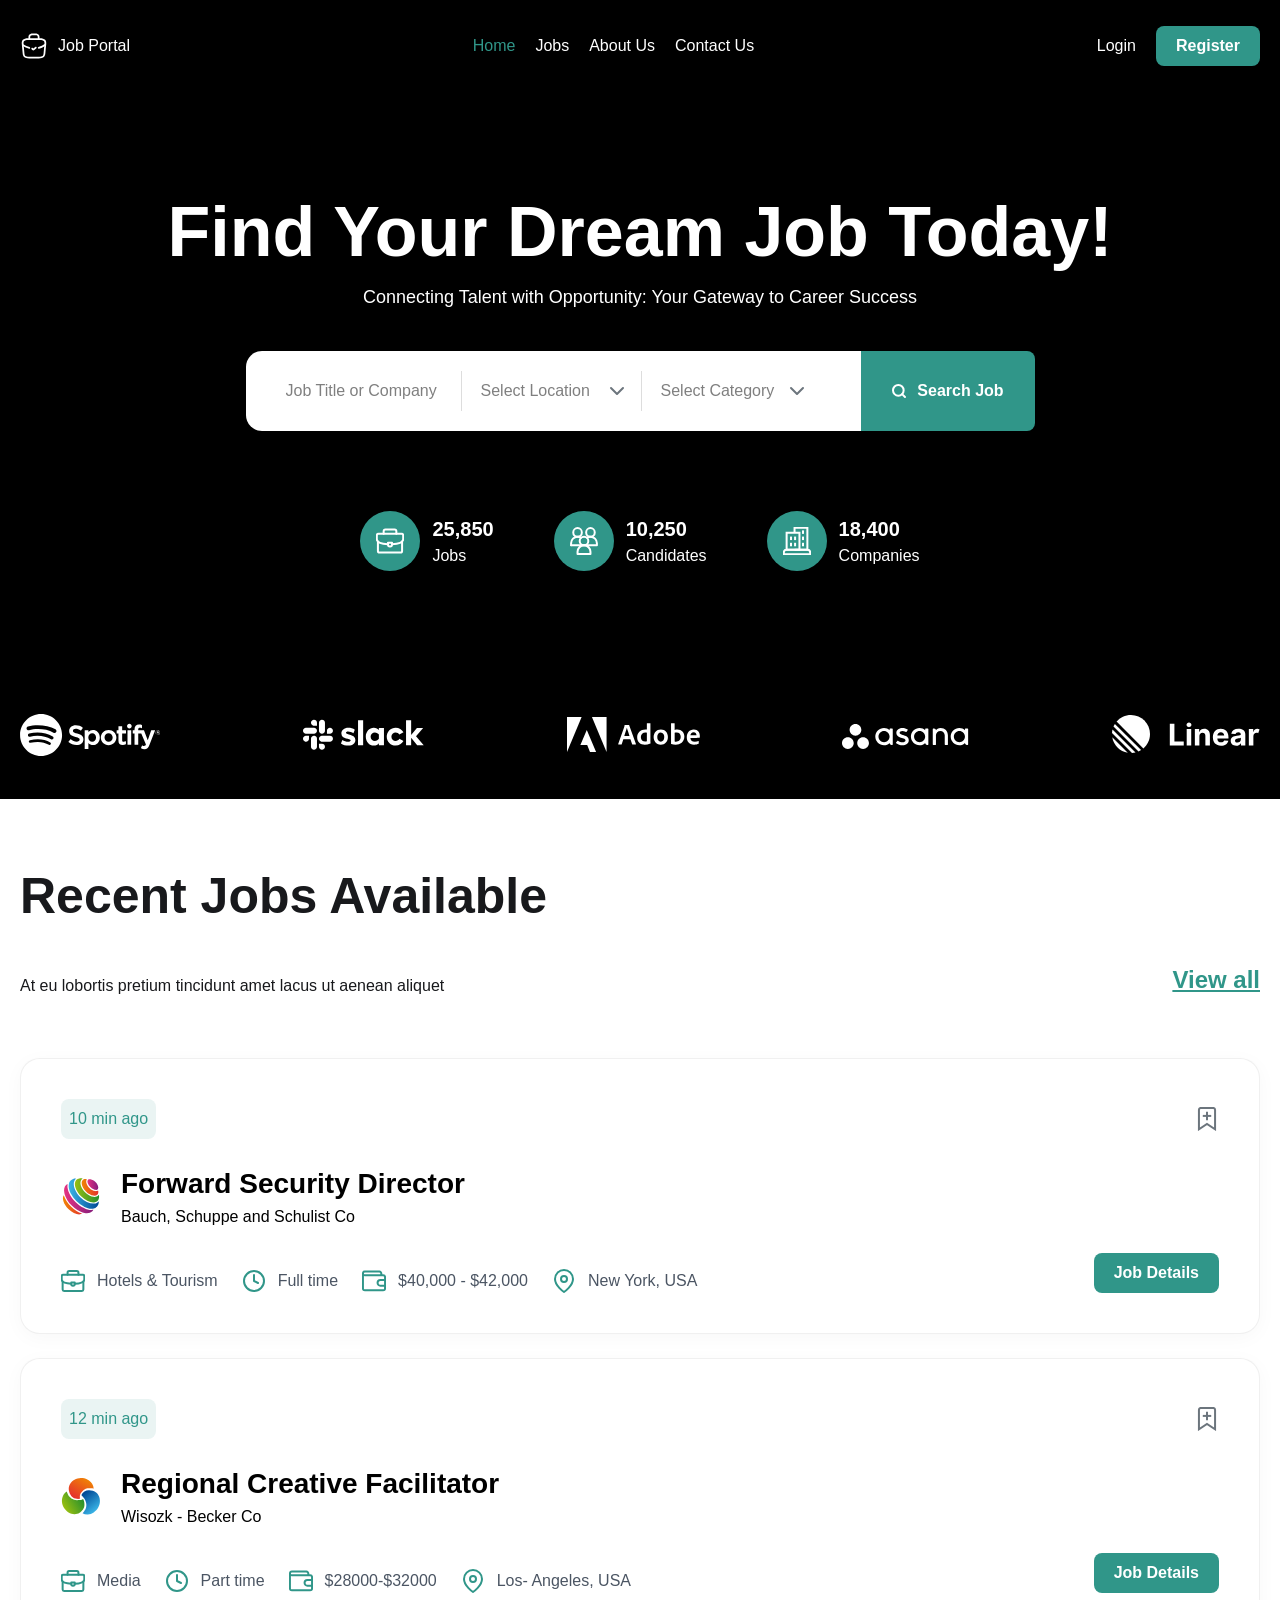
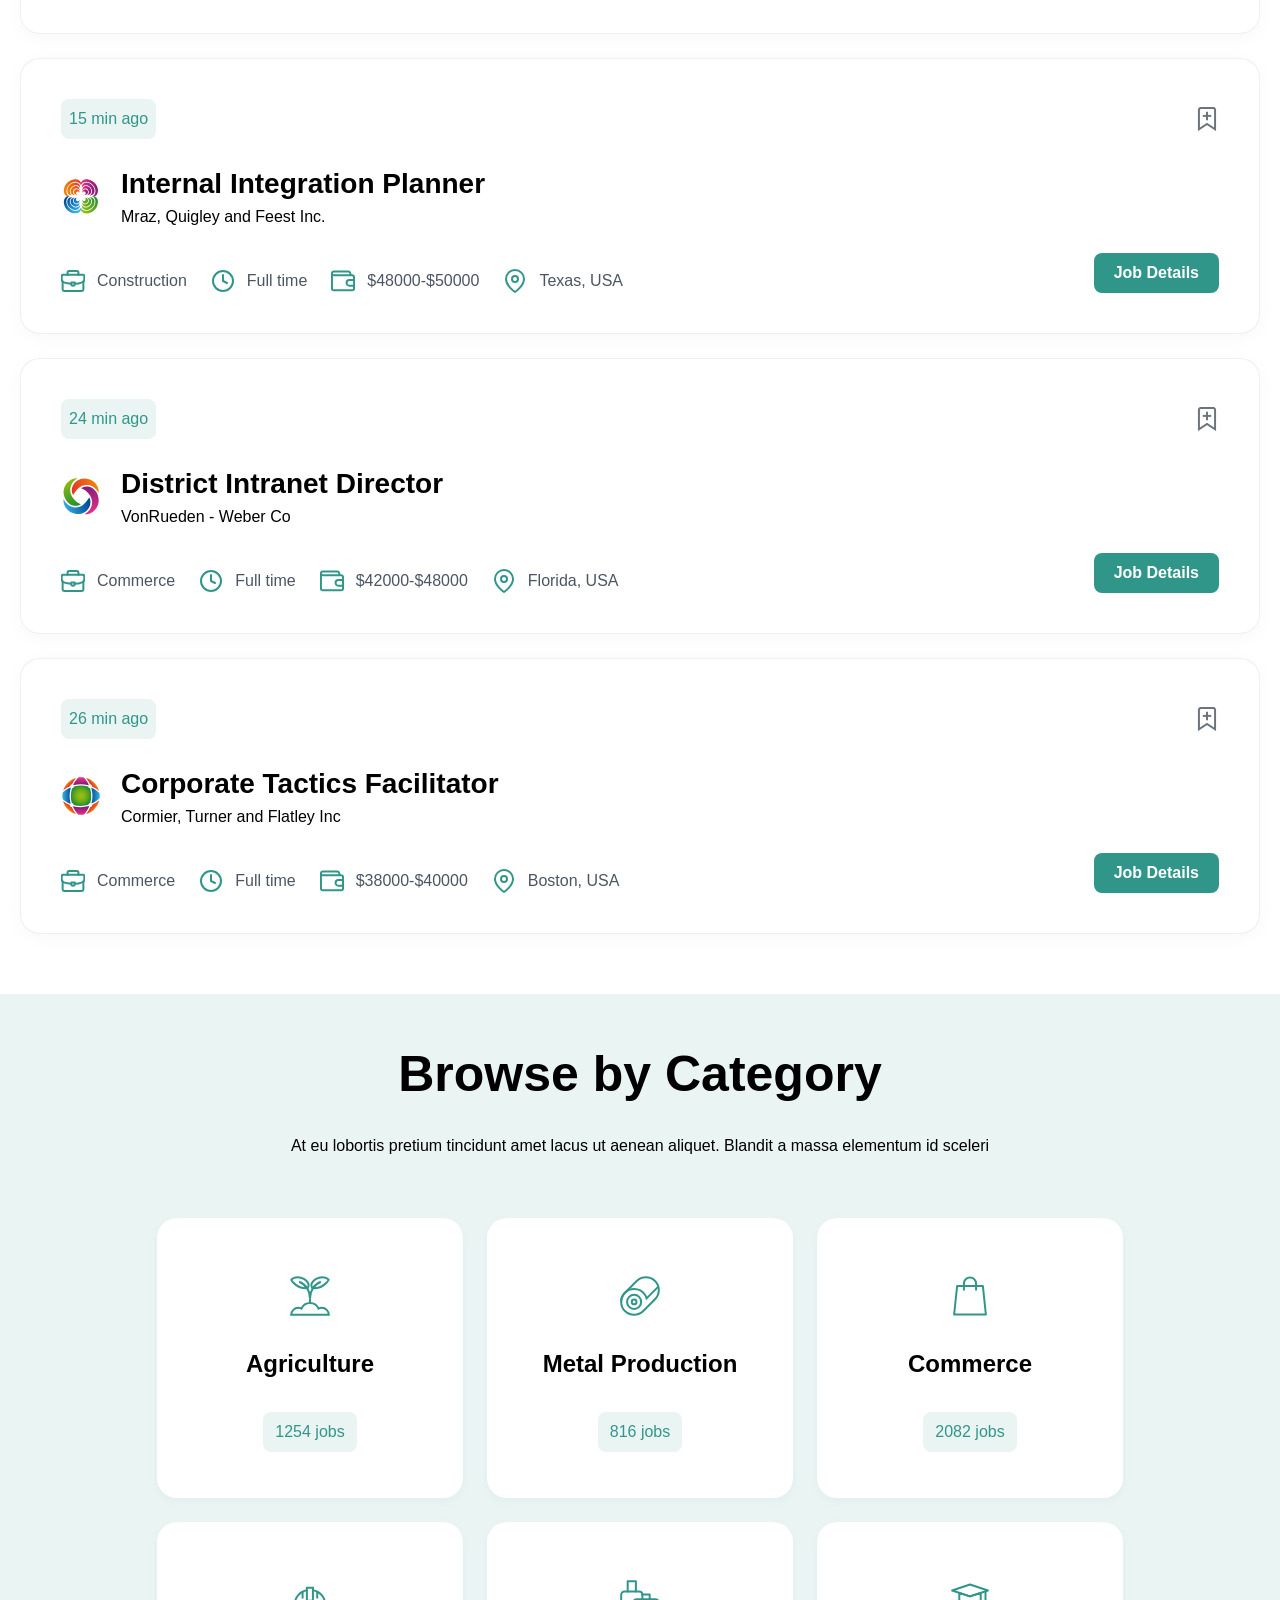
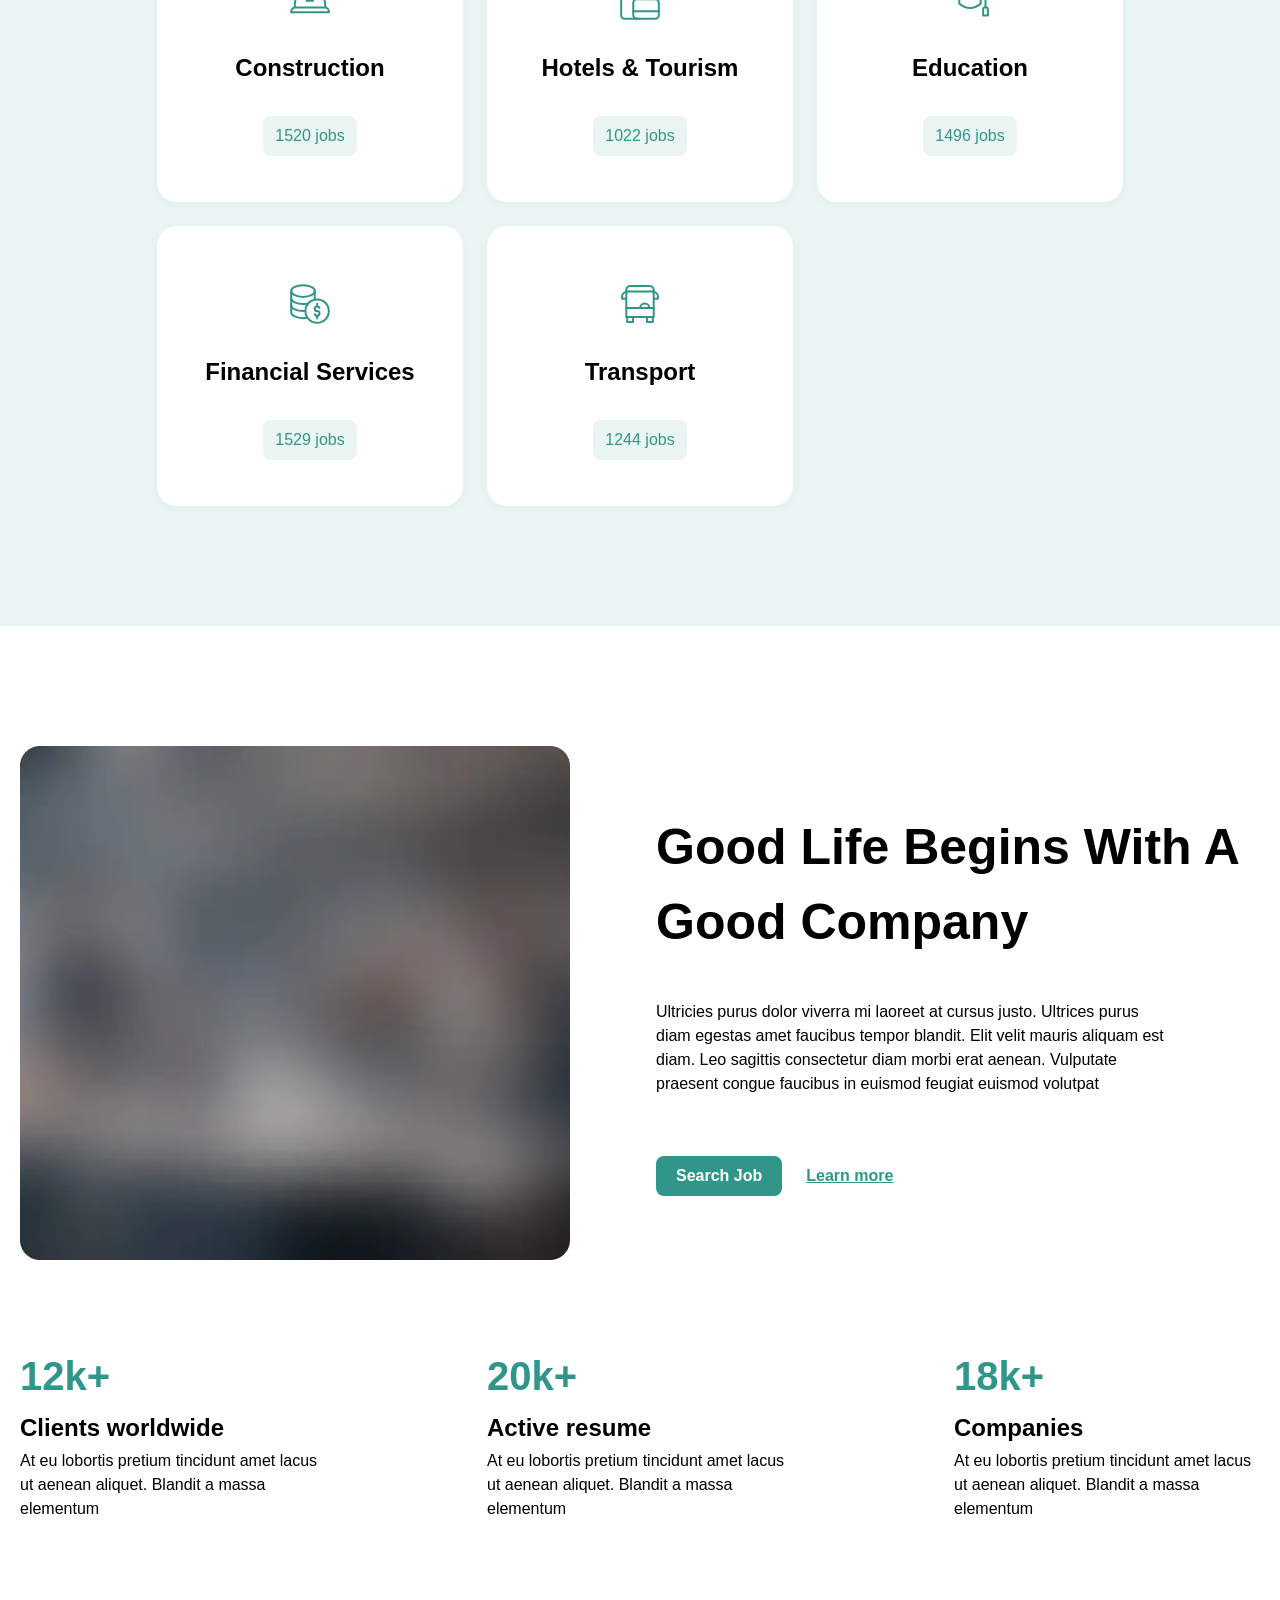
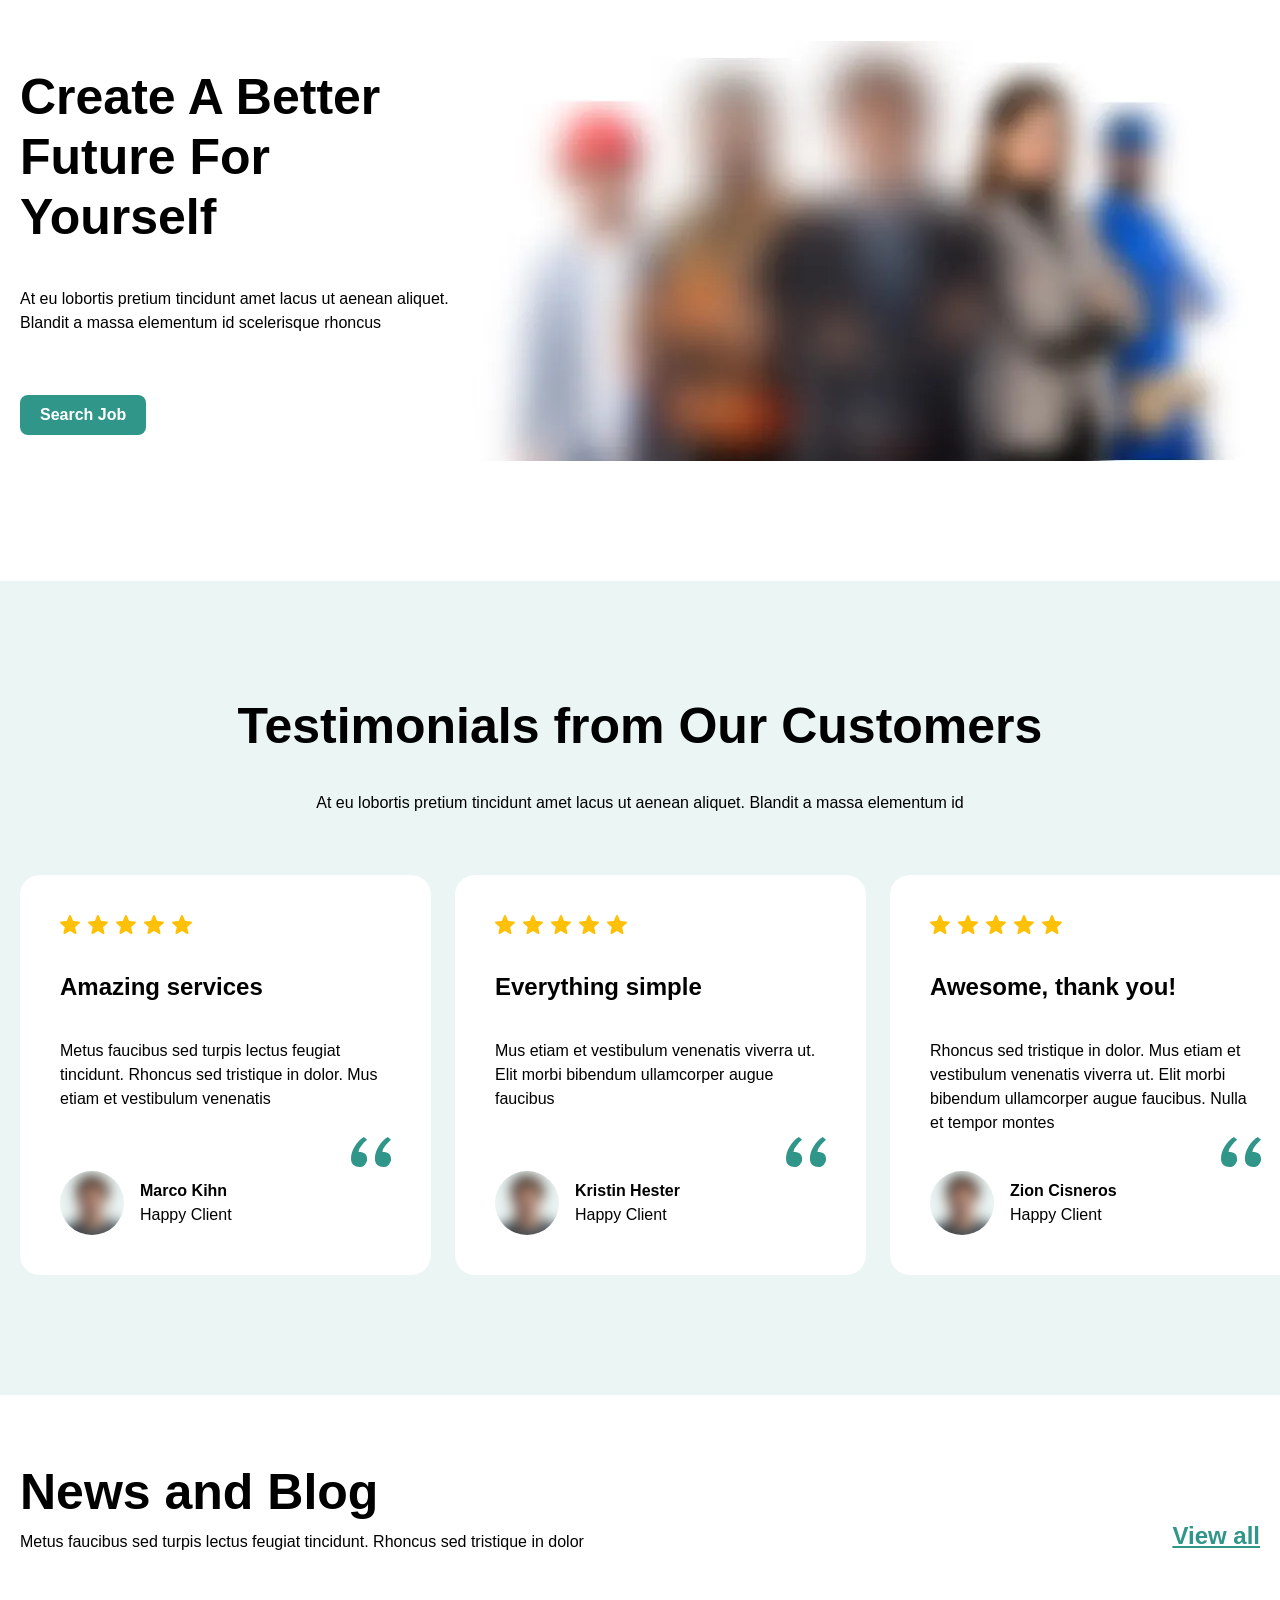
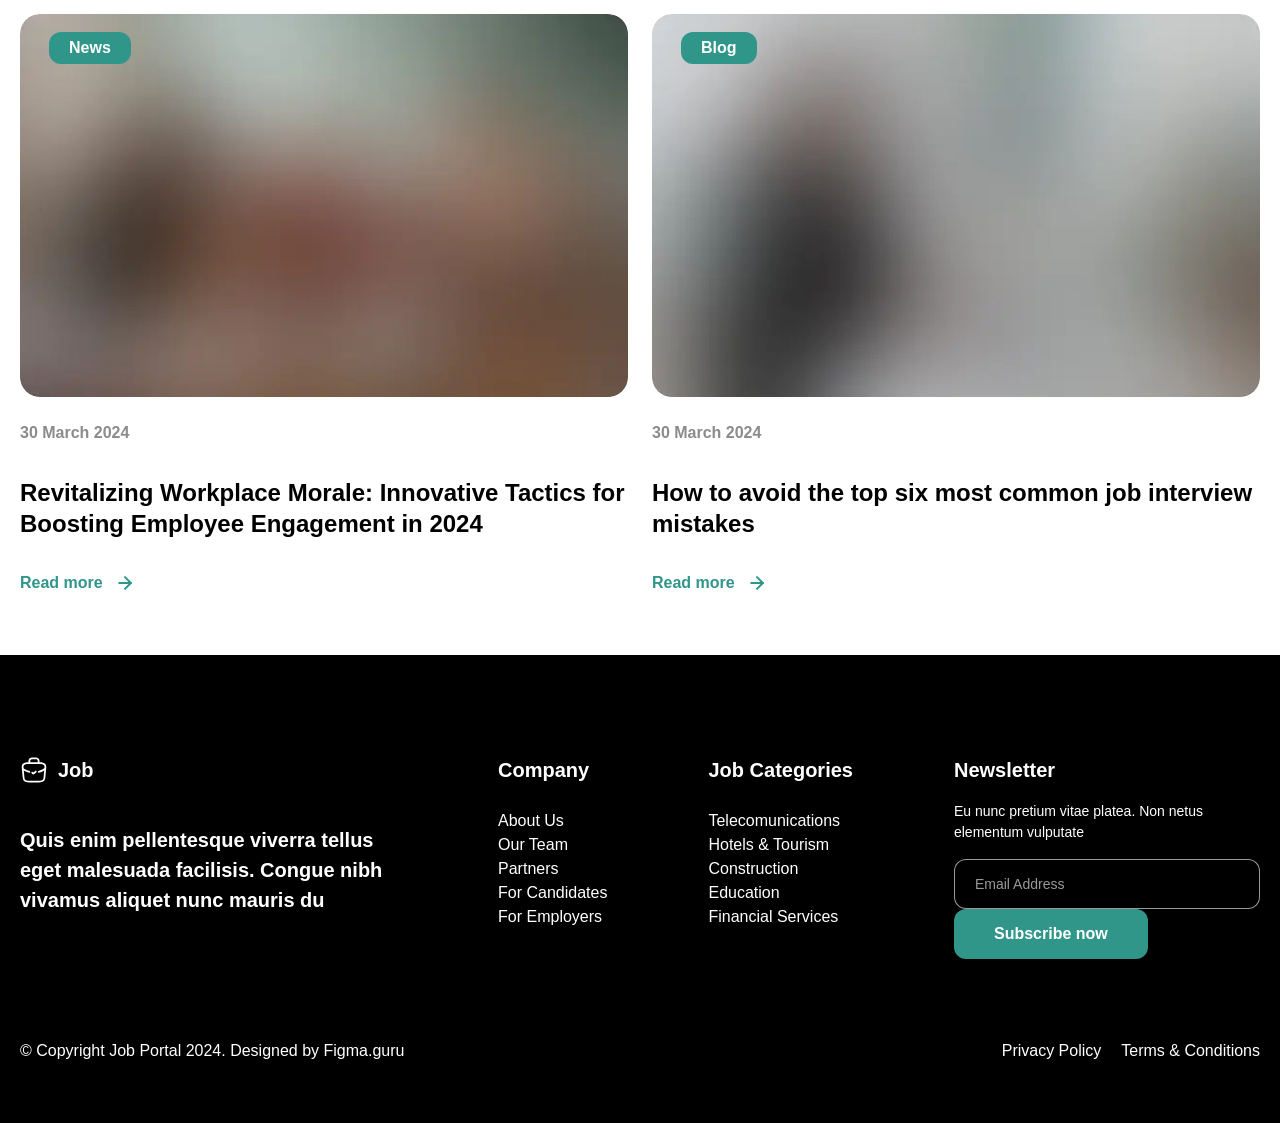
==== commit 9d9a1d68: "Refine HTML structure and CSS styling" ====
--- a/index.html
+++ b/index.html
@@ -21,23 +21,23 @@
     <header class="header">
       <div class="container">
         <div class="header__wrapper">
-          <a href="#" class="header__logo">
+          <a href="index.html" class="header__logo">
             <img src="images/sitelogo.svg" alt="" />
             <span>Job Portal</span>
           </a>
           <nav class="header__nav">
             <ul class="header__list">
+              <li class="header__item is-active">
+                <a href="index.html">Home</a>
+              </li>
               <li class="header__item">
-                <a href="#">Home</a>
+                <a href="jobs.html">Jobs</a>
               </li>
               <li class="header__item">
-                <a href="#">Jobs</a>
+                <a href="about-us.html">About Us</a>
               </li>
               <li class="header__item">
-                <a href="#">About Us</a>
-              </li>
-              <li class="header__item">
-                <a href="#">Contact Us</a>
+                <a href="contact-us.html">Contact Us</a>
               </li>
             </ul>
           </nav>
@@ -863,13 +863,17 @@
               <p class="footer__news-desc">
                 Eu nunc pretium vitae platea. Non netus elementum vulputate
               </p>
-              <input
-                class="footer__input"
-                id="newsletter-email"
-                type="email"
-                placeholder="Email Address"
-              />
-              <a class="button footer__button" href="#">Subscribe now</a>
+              <form class="footer-form">
+                <input
+                  class="footer__input"
+                  id="newsletter-email"
+                  type="email"
+                  placeholder="Email Address"
+                />
+                <button type="submit" class="button footer__button">
+                  Subscribe now
+                </button>
+              </form>
             </div>
           </div>
 
--- a/css/base.css
+++ b/css/base.css
@@ -2,7 +2,7 @@
   font-family: "Figtree", sans-serif;
   font-size: 1rem;
   line-height: 1.5;
-  color: #1e1e1e;
+  color: #000;
   background-color: #fff;
 }
 img {
--- a/css/layout.css
+++ b/css/layout.css
@@ -3,586 +3,49 @@
 ========================= */
 .header {
   padding-block: 26px;
+  background-color: #000;
+  color: #fff;
 }
+
 .header__wrapper {
   display: flex;
   justify-content: space-between;
   align-items: center;
 }
+
 .header__list {
   display: flex;
   align-items: center;
   gap: 20px;
 }
+
 .header__logo {
   display: flex;
   align-items: center;
   gap: 10px;
 }
+
 .header__actions {
   display: flex;
   align-items: center;
   gap: 20px;
 }
-/* =========================
-   hero
-========================= */
-.hero {
-  padding-block: 100px;
-  background-color: black;
-}
-.hero__wrapper {
-  display: flex;
-  flex-direction: column;
-  align-items: center;
-}
-.hero__header {
-  display: flex;
-  flex-direction: column;
-  gap: 12px;
-  margin-bottom: 40px;
-  text-align: center;
-}
-.hero__title {
-  font-size: 70px;
-  font-weight: 700;
-  line-height: 80px;
+
+.header__item a {
   color: #fff;
-}
-.hero__subtitle {
-  font-size: 18px;
   font-weight: 500;
-  color: #ffffff;
-}
-.hero__search {
-  display: flex;
-  height: 80px;
-  margin-bottom: 80px;
-  border-radius: 16px;
-  background: #fff;
-  gap: 20px;
-}
-.hero__search-icon {
-  width: 16px;
-  height: 16px;
-}
-.hero__fields {
-  display: flex;
-  align-items: center;
-  padding-inline: 20px;
-}
-.hero__statistics {
-  display: flex;
-  gap: 60px;
-}
-.form__input,
-.form__select {
-  height: 100%;
-  padding-inline: 20px;
-  border: none;
-  background: transparent;
-}
-.form__input {
-  width: 195px;
-}
-.form__input::placeholder {
-  color: rgba(0, 0, 0, 0.5);
-}
-.form__select {
-  width: 180px;
-  appearance: none;
-  -webkit-appearance: none;
-  -moz-appearance: none;
-  color: rgba(0, 0, 0, 0.5);
-}
-.form__select-wrapper {
-  position: relative;
-  width: 180px;
-}
-.form__select-wrapper::before {
-  content: "";
-  position: absolute;
-  left: 0;
-  top: 50%;
-  transform: translateY(-50%);
-  width: 1px;
-  height: 40px;
-  background: rgba(199, 199, 199, 0.6);
-}
-.form__select-icon {
-  position: absolute;
-  width: 24px;
-  height: 24px;
-  right: 12px;
-  top: 50%;
-  transform: translateY(-50%);
-  pointer-events: none;
-}
-.hero__button {
-  width: 174px;
-  height: 100%;
-  border-top-left-radius: 0;
-  border-bottom-left-radius: 0;
-  display: flex;
-  justify-content: center;
-  align-items: center;
-  gap: 10px;
-}
-.hero__stat {
-  display: flex;
-  align-items: center;
-  gap: 12px;
-}
-.hero__stat-content {
-  display: flex;
-  flex-direction: column;
-}
-.hero__stat-number {
-  font-size: 20px;
-  font-weight: 700;
-  color: #ffffff;
-}
-.hero__stat-label {
-  font-size: 16px;
-  font-weight: 500;
-  color: #ffffff;
-}
-/* =========================
-   company-logos
-========================= */
-.company-logos {
-  background-color: black;
-  padding-block: 40px;
+  transition: color 0.3s;
 }
 
-.company-logos__list {
-  display: flex;
-  justify-content: space-between;
-}
-/* =========================
-   Jobs Section
-========================= */
-.jobs {
-  padding-block: 60px;
-}
-
-.jobs__wrapper {
-}
-
-.jobs__header {
-  display: flex;
-  align-items: flex-end;
-  justify-content: space-between;
-  padding-bottom: 60px;
-}
-
-.jobs__heading {
-  display: flex;
-  flex-direction: column;
-  gap: 40px;
-}
-
-.jobs__header-title {
-  font-size: 50px;
-  font-weight: 700;
-  color: #18191c;
-}
-.jobs__header-desc {
-  font-size: 16px;
-  font-weight: 500;
-  color: #18191c;
-}
-.viewall-link {
-  font-size: 24px;
-  font-weight: 600;
-  color: #309689;
-  text-decoration: underline;
-}
-
-.jobs__list {
-  display: flex;
-  flex-direction: column;
-  gap: 24px;
-}
-
-/* =========================
-   Category Section
-========================= */
-.category {
-  padding-top: 60px;
-  padding-bottom: 120px;
-  background-color: rgba(48, 150, 137, 0.1);
-}
-
-.category__header {
-  display: flex;
-  flex-direction: column;
-  align-items: center;
-  padding-bottom: 60px;
-}
-
-.category__header-title {
-  font-size: 50px;
-  font-weight: 700;
-  color: #000;
-  padding-bottom: 40px;
-  line-height: 0.8;
-}
-
-.category__header-desc {
-  font-size: 16px;
-  font-weight: 400;
-  color: #000;
-}
-
-.category__list {
-  display: grid;
-  grid-template-columns: repeat(3, 306px);
-  justify-content: center;
-  gap: 24px;
-}
-
-.category__link {
-  display: flex;
-  flex-direction: column;
-  align-items: center;
-  gap: 30px;
-
-  width: 306px;
-  height: 280px;
-  padding-block: 58px;
-  border-radius: 20px;
-  background-color: #fff;
-  box-shadow: 0 3px 8px rgba(48, 150, 137, 0.05);
-}
-
-.category__icon {
-  width: 40px;
-  height: 40px;
-}
-
-.category__title {
-  font-size: 24px;
-  font-weight: 700;
-  color: #000;
-}
-
-.category .badge {
-  padding-inline: 12px;
-}
-/* =========================
-   about
-========================= */
-.about {
-  padding-top: 120px;
-  padding-bottom: 60px;
-}
-
-.about__wrapper {
-  display: flex;
-  flex-direction: column;
-  gap: 86px;
-}
-
-.about__content {
-  display: flex;
-  align-items: center;
-  gap: 86px;
-}
-
-.about__body {
-  display: flex;
-  flex-direction: column;
-  gap: 60px;
-}
-
-.about__text {
-  display: flex;
-  flex-direction: column;
-  gap: 40px;
-}
-
-.about__title {
-  font-size: 50px;
-  font-weight: 700;
-  color: #000;
-}
-
-.about__desc {
-  width: 520px;
-  font-size: 16px;
-  font-weight: 500;
-  color: #000000;
-}
-
-.about__actions {
-  display: flex;
-  align-items: center;
-  gap: 24px;
-}
-
-.about__list {
-  display: flex;
-  justify-content: space-between;
-  align-items: flex-end;
-}
-
-.about__item {
-  display: flex;
-  flex-direction: column;
-  width: 306px;
-}
-
-.about__learn {
-  display: inline-flex;
-  align-items: center;
-
-  font-size: 16px;
-  font-weight: 600;
-  color: #309689;
-  text-decoration: underline;
-}
-
-.about__count {
-  font-size: 40px;
-  font-weight: 700;
+.header__item a:hover,
+.header__item.is-active a {
   color: #309689;
 }
 
-.about__label {
-  font-size: 24px;
-  font-weight: 600;
-  line-height: 1.8;
-  color: #000000;
+.header__actions a:not(.button) {
+  color: #fff;
 }
 
-.about__info {
-  font-size: 16px;
-  font-weight: 500;
-  color: #000000;
-}
-/* =========================
-   banner
-========================= */
-.banner {
-  padding-top: 60px;
-  padding-bottom: 120px;
-  background-color: #fff;
-}
-
-.banner__wrapper {
-  display: flex;
-  justify-content: space-between;
-  align-items: center;
-  border-radius: 20px;
-}
-
-.banner__left {
-  display: flex;
-  flex-direction: column;
-  align-items: flex-start;
-  gap: 60px;
-}
-
-.banner__text {
-  display: flex;
-  flex-direction: column;
-  gap: 40px;
-}
-
-.banner__title {
-  font-size: 50px;
-  font-weight: 700;
-  color: #000;
-  line-height: 1.2;
-}
-.banner__desc {
-  font-size: 16px;
-  font-weight: 500;
-  color: #000;
-}
-/* =========================
-   Testimonial
-========================= */
-.testimonial {
-  padding-block: 120px;
-  background-color: #ebf5f4;
-}
-.testimonial__wrapper {
-  display: flex;
-  flex-direction: column;
-  gap: 60px;
-}
-.testimonial__header {
-  display: flex;
-  flex-direction: column;
-  align-items: center;
-  gap: 40px;
-}
-.testimonial__title {
-  font-size: 50px;
-  font-weight: 600;
-  color: #000;
-  line-height: 1;
-}
-.testimonial__desc {
-  font-size: 16px;
-  font-weight: 500;
-  color: #000;
-}
-.testimonial__list {
-  display: flex;
-  align-items: flex-end;
-  gap: 24px;
-}
-.testimonial__item {
-  display: flex;
-  flex-direction: column;
-  justify-content: space-between;
-  background-color: #fff;
-  width: 416px;
-  height: 400px;
-  padding: 40px;
-  border-radius: 20px;
-}
-.testimonial__body {
-  display: flex;
-  flex-direction: column;
-  gap: 40px;
-}
-.testimonial__rating {
-  display: flex;
-  align-items: flex-start;
-  gap: 8px;
-}
-.testimonial__headline {
-  font-size: 24px;
-  font-weight: 600;
-  color: #000;
-  line-height: 1;
-}
-.testimonial__content {
-  width: 331px;
-  height: 94px;
-  font-size: 16px;
-  font-weight: 500;
-  color: #000;
-}
-.testimonial__quote {
-  width: 40px;
-  height: 30px;
-  margin-left: auto;
-}
-.testimonial__author {
-  display: flex;
-  gap: 16px;
-}
-.testimonial__info {
-  display: flex;
-  flex-direction: column;
-  justify-content: center;
-}
-.testimonial__name {
-  font-size: 16px;
-  font-weight: 600;
-  color: #000;
-}
-.testimonial__role {
-  font-size: 16px;
-  font-weight: 500;
-  color: #000;
-}
-/* =========================
-   blog
-========================= */
-.blog {
-  padding-block: 60px;
-}
-.blog__wrapper {
-  display: flex;
-  flex-direction: column;
-  gap: 60px;
-}
-.blog__header {
-  display: flex;
-  justify-content: space-between;
-  align-items: flex-end;
-}
-.blog__title {
-  font-size: 50px;
-  font-weight: 600;
-  color: #000;
-}
-.blog__intro {
-  font-size: 16px;
-  font-weight: 500;
-  color: #000;
-}
-.blog__list {
-  display: flex;
-  gap: 24px;
-}
-.blog__item {
-  width: 636px;
-}
-.blog__link {
-  display: flex;
-  flex-direction: column;
-  gap: 24px;
-}
-.blog__heading {
-  position: relative;
-}
-.blog__image {
-  width: 100%;
-  aspect-ratio: 636 / 400;
-  object-fit: cover;
-  border-radius: 20px;
-}
-.blog__genre {
-  position: absolute;
-  top: 18px;
-  left: 29px;
-  display: inline-flex;
-  align-items: center;
-  justify-content: center;
-  padding: 8px 20px;
-  border-radius: 12px;
-  background-color: #309689;
-  font-size: 16px;
-  font-weight: 600;
-  color: #fff;
-  line-height: 1;
-}
-.blog__content {
-  display: flex;
-  flex-direction: column;
-  gap: 32px;
-}
-.blog__date {
-  font-size: 16px;
-  font-weight: 600;
-  color: #8b8b8b;
-}
-.blog__headline {
-  font-size: 24px;
-  font-weight: 600;
-  color: #000;
-  line-height: 1.3;
-}
-.blog__more {
-  display: flex;
-  align-items: center;
-  gap: 12px;
-}
-.blog__read-more {
-  font-size: 16px;
-  font-weight: 600;
-  color: #309689;
-}
-.blog__arrow {
-  width: 20px;
-}
 /* =========================
    footer
 ========================= */
@@ -674,1481 +137,3 @@
 .footer__input::placeholder {
   color: rgba(255, 255, 255, 0.6);
 }
-/* =========================
-   Page Hero (Jobsページ)
-========================= */
-.page-hero {
-  background-color: #000;
-  padding-block: 140px;
-  text-align: center;
-}
-
-.page-hero__title {
-  font-size: 60px;
-  font-weight: 700;
-  line-height: 1.1;
-  color: #fff;
-}
-
-/* =========================
-   Header 調整（黒背景）
-========================= */
-.header {
-  background-color: #000;
-  color: #fff;
-}
-
-.header__item a {
-  color: #fff;
-  font-weight: 500;
-  transition: color 0.3s;
-}
-
-.header__item a:hover,
-.header__item.is-active a {
-  color: #309689;
-}
-
-.header__actions a:not(.button) {
-  color: #fff;
-}
-
-/* =========================
-   Jobs Listing Page
-========================= */
-.jobs {
-  padding-block: 60px 120px;
-  background-color: #fff;
-}
-
-/* Jobsページ専用（サイドバーがある場合だけ） */
-.jobs__wrapper:has(.jobs__sidebar) {
-  display: grid;
-  grid-template-columns: 306px 1fr;
-  gap: 40px;
-  align-items: start;
-}
-
-/* ---------- Sidebar ---------- */
-.jobs__sidebar {
-  display: flex;
-  flex-direction: column;
-  gap: 24px;
-}
-
-.job-filter {
-  background-color: #ebf5f4;
-  border-radius: 20px;
-  padding: 32px 24px;
-  display: flex;
-  flex-direction: column;
-  gap: 32px;
-}
-
-.job-filter__group {
-  display: flex;
-  flex-direction: column;
-  gap: 16px;
-}
-
-.job-filter__title {
-  font-size: 18px;
-  font-weight: 600;
-  color: #1e1e1e;
-}
-
-/* Search */
-.job-filter__search {
-  position: relative;
-  display: flex;
-  align-items: center;
-}
-
-.job-filter__search img {
-  position: absolute;
-  left: 16px;
-  width: 18px;
-  height: 18px;
-  pointer-events: none;
-}
-
-.job-filter__input {
-  width: 100%;
-  height: 48px;
-  padding-inline: 48px 16px;
-  border: none;
-  border-radius: 12px;
-  background-color: #fff;
-  font-size: 15px;
-  color: #1e1e1e;
-}
-
-.job-filter__input::placeholder {
-  color: rgba(0, 0, 0, 0.4);
-}
-
-/* Select */
-.job-filter__select-wrapper {
-  position: relative;
-  display: flex;
-  align-items: center;
-}
-
-.job-filter__icon {
-  position: absolute;
-  left: 16px;
-  width: 18px;
-  height: 18px;
-  pointer-events: none;
-  z-index: 1;
-}
-
-.job-filter__select {
-  width: 100%;
-  height: 48px;
-  padding-inline: 48px 40px;
-  border: none;
-  border-radius: 12px;
-  background-color: #fff;
-  appearance: none;
-  -webkit-appearance: none;
-  font-size: 15px;
-  color: rgba(0, 0, 0, 0.5);
-  cursor: pointer;
-}
-
-/* Checkbox list */
-.job-filter__list {
-  display: flex;
-  flex-direction: column;
-  gap: 12px;
-}
-
-.job-filter__label {
-  display: flex;
-  align-items: center;
-  gap: 12px;
-  cursor: pointer;
-  font-size: 15px;
-  color: #1e1e1e;
-}
-
-.job-filter__label input[type="checkbox"] {
-  appearance: none;
-  -webkit-appearance: none;
-  width: 18px;
-  height: 18px;
-  border: 1px solid #9ca3af;
-  border-radius: 4px;
-  background-color: rgba(48, 150, 137, 0.1);
-  cursor: pointer;
-  position: relative;
-  flex-shrink: 0;
-  transition: all 0.2s;
-}
-
-/* チェックされたとき */
-.job-filter__label input[type="checkbox"]:checked {
-  background-color: #309689;
-  border-color: #309689;
-}
-
-/* チェックマーク（白い✓） */
-.job-filter__label input[type="checkbox"]:checked::after {
-  content: "";
-  position: absolute;
-  left: 5px;
-  top: 2px;
-  width: 5px;
-  height: 9px;
-  border: solid #fff;
-  border-width: 0 2px 2px 0;
-  transform: rotate(45deg);
-}
-
-.job-filter__text {
-  flex: 1;
-}
-
-.job-filter__count {
-  display: flex;
-  flex-direction: column;
-  height: 20px;
-  align-items: center;
-  justify-content: center;
-  padding: 4px 8px;
-  border-radius: 12px;
-  background-color: #fff;
-  color: rgba(0, 0, 0, 0.4);
-  font-size: 16px;
-  font-weight: 500;
-}
-
-.job-filter__more {
-  display: inline-flex;
-  align-items: center;
-  justify-content: center;
-  height: 40px;
-  padding-inline: 20px;
-  border-radius: 8px;
-  background-color: #309689;
-  color: #fff;
-  font-size: 15px;
-  font-weight: 600;
-  transition: background-color 0.3s;
-}
-
-.job-filter__more:hover {
-  background-color: #267a6f;
-}
-
-/* Salary range */
-.job-filter__range-wrapper {
-  padding-block: 8px;
-}
-
-.job-filter__range {
-  width: 100%;
-  height: 6px;
-  appearance: none;
-  background: #d1e7e4;
-  border-radius: 4px;
-  outline: none;
-}
-
-.job-filter__range::-webkit-slider-thumb {
-  appearance: none;
-  width: 18px;
-  height: 18px;
-  border-radius: 50%;
-  background: #309689;
-  cursor: pointer;
-}
-
-.job-filter__salary-info {
-  display: flex;
-  align-items: center;
-  justify-content: space-between;
-  gap: 12px;
-}
-
-.job-filter__salary-text {
-  font-size: 14px;
-  color: #1e1e1e;
-}
-
-.job-filter__apply {
-  height: 36px;
-  padding-inline: 16px;
-  border-radius: 8px;
-  background-color: #309689;
-  color: #fff;
-  font-size: 14px;
-  font-weight: 600;
-}
-
-/* Tags */
-.job-filter__tags {
-  display: flex;
-  flex-wrap: wrap;
-  gap: 8px;
-}
-
-.job-filter__tags .badge {
-  padding: 6px 12px;
-  font-size: 13px;
-  background-color: rgba(48, 150, 137, 0.12);
-}
-
-.job-filter__tags .badge a {
-  color: #309689;
-}
-
-/* Sidebar Banner */
-.jobs__banner {
-  position: relative;
-  border-radius: 20px;
-  overflow: hidden;
-  min-height: 280px;
-}
-
-.jobs__banner-img {
-  width: 100%;
-  height: 100%;
-  object-fit: cover;
-  display: block;
-}
-
-.jobs__banner-content {
-  position: absolute;
-  inset: 0;
-  display: flex;
-  flex-direction: column;
-  justify-content: flex-start;
-  align-items: flex-start;
-  padding: 37px 29px;
-  color: #fff;
-}
-
-.jobs__banner-title {
-  font-size: 28px;
-  font-weight: 700;
-  letter-spacing: 0.05em;
-  margin: 0;
-}
-
-.jobs__banner-text {
-  font-size: 24px;
-  font-weight: 500;
-  margin-top: 12px;
-}
-
-/* ---------- Content area ---------- */
-.jobs__content {
-  display: flex;
-  flex-direction: column;
-  gap: 24px;
-}
-
-.jobs__toolbar {
-  display: flex;
-  align-items: center;
-  justify-content: space-between;
-  gap: 20px;
-}
-
-.jobs__result {
-  font-size: 16px;
-  font-weight: 500;
-  color: #1e1e1e;
-}
-
-.jobs__sort-wrapper {
-  position: relative;
-  display: inline-flex;
-  align-items: center;
-}
-
-.jobs__sort {
-  height: 40px;
-  padding-inline: 12px 12px;
-  border: 1.5px solid rgba(0, 0, 0, 0.12);
-  border-radius: 6px;
-  background-color: #fff;
-  appearance: none;
-  -webkit-appearance: none;
-  font-size: 20px;
-  font-weight: 500;
-  color: #4b5563;
-  cursor: pointer;
-}
-
-.jobs__sort-icon {
-  position: absolute;
-  right: 14px;
-  top: 50%;
-  transform: translateY(-50%);
-  width: 16px;
-  height: 16px;
-  pointer-events: none; /* クリックをselectに通す */
-}
-
-/* Job cards on Jobs page */
-.jobs__list {
-  display: flex;
-  flex-direction: column;
-  gap: 20px;
-}
-
-.jobs__item .job-card {
-  border: 1px solid rgba(0, 0, 0, 0.06);
-  box-shadow: 0 4px 20px rgba(0, 0, 0, 0.03);
-  transition: box-shadow 0.3s;
-}
-
-.jobs__item .job-card:hover {
-  box-shadow: 0 8px 30px rgba(48, 150, 137, 0.12);
-}
-
-/* Pagination */
-.jobs__pagination {
-  position: relative;
-  margin-top: 40px;
-}
-
-.jobs__pagination-list {
-  display: flex;
-  justify-content: center;
-  align-items: center;
-  gap: 8px;
-}
-
-.jobs__pagination-link {
-  display: inline-flex;
-  align-items: center;
-  justify-content: center;
-  min-width: 40px;
-  height: 40px;
-  padding-inline: 12px;
-  border-radius: 10px;
-  font-size: 15px;
-  font-weight: 500;
-  color: #4b5563;
-  background-color: #fff;
-  border: 1px solid rgba(0, 0, 0, 0.08);
-  transition: all 0.3s;
-}
-
-.jobs__pagination-next-item {
-  position: absolute;
-  right: 0;
-  top: 50%;
-  transform: translateY(-50%);
-}
-
-.jobs__pagination-link:hover {
-  border-color: #309689;
-  color: #309689;
-}
-
-.jobs__pagination-link.is-active {
-  background-color: #309689;
-  border-color: #309689;
-  color: #fff;
-}
-
-.jobs__pagination-next {
-  display: inline-flex;
-  align-items: center;
-  gap: 6px;
-  padding-inline: 16px 14px;
-}
-
-.jobs__pagination-next img {
-  width: 24px;
-  height: 24px;
-}
-
-/* =========================
-   Top Company
-========================= */
-.top-company {
-  padding-block: 80px 120px;
-  background-color: #ebf5f4;
-}
-
-.top-company__wrapper {
-  display: flex;
-  flex-direction: column;
-  gap: 60px;
-}
-
-.top-company__heading {
-  text-align: center;
-  display: flex;
-  flex-direction: column;
-  gap: 20px;
-}
-
-.top-company__title {
-  font-size: 50px;
-  font-weight: 700;
-  color: #1e1e1e;
-}
-
-.top-company__desc {
-  font-size: 16px;
-  font-weight: 500;
-  color: #1e1e1e;
-  max-width: 600px;
-  margin-inline: auto;
-}
-
-.top-company__list {
-  display: grid;
-  grid-template-columns: repeat(4, 1fr);
-  gap: 24px;
-}
-
-.top-company__card {
-  display: flex;
-  flex-direction: column;
-  align-items: center;
-  text-align: center;
-  gap: 16px;
-  padding: 40px 24px;
-  background-color: #fff;
-  border-radius: 20px;
-  box-shadow: 0 4px 20px rgba(0, 0, 0, 0.04);
-  transition:
-    transform 0.3s,
-    box-shadow 0.3s;
-  height: 100%;
-}
-
-.top-company__card:hover {
-  transform: translateY(-4px);
-  box-shadow: 0 12px 30px rgba(48, 150, 137, 0.12);
-}
-
-.top-company__logo {
-  width: 56px;
-  height: 56px;
-  object-fit: contain;
-}
-
-.top-company__name {
-  font-size: 20px;
-  font-weight: 700;
-  color: #1e1e1e;
-}
-
-.top-company__text {
-  font-size: 14px;
-  font-weight: 500;
-  color: #666;
-  line-height: 1.5;
-  flex: 1;
-}
-
-.top-company__jobs {
-  display: inline-flex;
-  align-items: center;
-  justify-content: center;
-  margin-top: 8px;
-  padding: 8px 16px;
-  border-radius: 20px;
-  background-color: rgba(48, 150, 137, 0.12);
-  color: #309689;
-  font-size: 14px;
-  font-weight: 600;
-}
-/* =========================
-   Job Details Page
-========================= */
-.job-details {
-  padding-block: 60px 100px;
-}
-
-.job-details__wrapper {
-  display: grid;
-  grid-template-columns: 1fr 340px;
-  gap: 40px;
-  align-items: start;
-}
-
-/* ---------- Header (求人タイトル部分) ---------- */
-.job-details__header {
-  grid-column: 1 / -1; /* 全幅 */
-  margin-bottom: 40px;
-}
-
-.job-details__header .jobs__item {
-  background-color: #fff;
-  border-radius: 20px;
-  padding: 32px 40px;
-}
-
-.job-details__header .jobs__bottom {
-  display: flex;
-  justify-content: space-between;
-  align-items: flex-end;
-  gap: 24px;
-  flex-wrap: wrap;
-  margin-top: 24px;
-}
-
-.job-details__header .jobs__details .button {
-  min-width: 160px;
-}
-
-/* ---------- Content (左カラム) ---------- */
-.job-details__content {
-  display: flex;
-  flex-direction: column;
-  gap: 60px;
-}
-
-.job-details__body {
-  display: flex;
-  flex-direction: column;
-  gap: 40px;
-}
-
-.job-details__group {
-  display: flex;
-  flex-direction: column;
-  gap: 40px;
-}
-
-.job-details__title {
-  font-size: 24px;
-  font-weight: 600;
-  color: #000;
-}
-
-.job-details__group p {
-  font-size: 16px;
-  font-weight: 500;
-  line-height: 1.7;
-  color: #000;
-}
-
-/* リスト（Key Responsibilities / Professional Skills） */
-.job-details__list {
-  display: flex;
-  flex-direction: column;
-  gap: 16px;
-}
-
-.job-details__item {
-  display: flex;
-  align-items: flex-start;
-  gap: 12px;
-}
-
-.job-details__item img {
-  width: 20px;
-  height: 20px;
-  flex-shrink: 0;
-  margin-top: 3px;
-}
-
-.job-details__description {
-  font-size: 16px;
-  font-weight: 500;
-  line-height: 1.6;
-  color: #4b5563;
-}
-
-/* Tags */
-.job-tag__list {
-  display: flex;
-  flex-wrap: wrap;
-  gap: 24px;
-}
-
-.job-tag__list .badge {
-  padding: 8px 12px;
-  border-radius: 12px;
-  font-weight: 500;
-}
-
-/* Share */
-.job-share__list {
-  display: flex;
-  align-items: center;
-  gap: 12px;
-}
-
-.job-share__link {
-  display: flex;
-  align-items: center;
-  justify-content: center;
-  width: 36px;
-  height: 36px;
-  border-radius: 8px;
-  transition: opacity 0.3s;
-}
-
-.job-share__link:hover {
-  opacity: 0.7;
-}
-
-.job-share__link img {
-  width: 20px;
-  height: 20px;
-}
-
-/* ---------- Sidebar (右カラム) ---------- */
-.job-details__sidebar {
-  display: flex;
-  flex-direction: column;
-  gap: 40px;
-  top: 60px;
-}
-
-/* Job Overview */
-.job-overview {
-  background-color: #ebf5f4;
-  border-radius: 20px;
-  padding: 28px 20px;
-  display: flex;
-  flex-direction: column;
-  gap: 32px;
-}
-
-.job-overview__title {
-  font-size: 18px;
-  font-weight: 700;
-  color: #000;
-}
-
-.job-overview__list {
-  display: flex;
-  flex-direction: column;
-  gap: 28px;
-}
-
-.job-overview__item {
-  display: flex;
-  align-items: flex-start;
-  gap: 20px;
-}
-
-.job-overview__icon {
-  width: 24px;
-  height: 24px;
-  flex-shrink: 0;
-}
-
-.job-overview__content {
-  display: flex;
-  flex-direction: column;
-  gap: 12px;
-}
-
-.job-overview__label {
-  font-size: 16px;
-  font-weight: 500;
-  color: #000;
-  line-height: 1;
-}
-
-.job-overview__value {
-  font-size: 16px;
-  font-weight: 500;
-  color: #4b5563;
-  line-height: 1;
-}
-
-/* Map */
-.job-overview-map__wrapper {
-  border-radius: 12px;
-  overflow: hidden;
-  aspect-ratio: 16 / 10;
-  background-color: #e5e7eb;
-}
-
-.job-overview-map__frame {
-  width: 100%;
-  height: 100%;
-  border: none;
-  display: block;
-}
-
-/* Send Us Message */
-.job-message {
-  background-color: #ebf5f4;
-  border-radius: 20px;
-  padding: 40px 20px;
-  display: flex;
-  flex-direction: column;
-  gap: 24px;
-}
-
-.job-message__title {
-  font-size: 20px;
-  font-weight: 600;
-  color: #000;
-}
-
-.job-message__form {
-  display: flex;
-  flex-direction: column;
-  gap: 24px;
-}
-
-.job-message__field {
-  position: relative;
-  display: flex;
-  align-items: center;
-}
-
-.job-message__icon {
-  position: absolute;
-  left: 12px;
-  width: 20px;
-  height: 20px;
-  pointer-events: none;
-  opacity: 0.5;
-}
-
-.job-message__input,
-.job-message__textarea {
-  width: 100%;
-  padding: 14px 16px 14px 48px;
-  border: 1px solid rgba(0, 0, 0, 0.08);
-  border-radius: 12px;
-  background-color: #fff;
-  font-size: 15px;
-  color: #1e1e1e;
-  outline: none;
-  transition: border-color 0.3s;
-}
-
-.job-message__input:focus,
-.job-message__textarea:focus {
-  border-color: #309689;
-}
-
-.job-message__field--textarea {
-  align-items: flex-start;
-}
-
-.job-message__field--textarea .job-message__icon {
-  top: 18px;
-}
-
-.job-message__textarea {
-  min-height: 120px;
-  resize: vertical;
-  padding-top: 16px;
-}
-
-.job-message__button {
-  width: fit-content;
-  align-self: flex-start;
-}
-
-/* ---------- Related Jobs ---------- */
-.related-jobs {
-  padding-block: 60px;
-  display: flex;
-  flex-direction: column;
-  gap: 40px;
-}
-
-.related-jobs__header {
-  display: flex;
-  flex-direction: column;
-  gap: 40px;
-}
-
-.related-jobs__title {
-  font-size: 50px;
-  font-weight: 600;
-  color: #000;
-}
-
-.related-jobs__desc {
-  font-size: 16px;
-  font-weight: 500;
-  color: #000;
-}
-
-.related-jobs__body .jobs__list {
-  display: flex;
-  flex-direction: column;
-  gap: 20px;
-}
-
-/* =========================
-   About Intro
-========================= */
-.about-intro {
-  padding-block: 60px;
-  display: flex;
-  flex-direction: column;
-  gap: 40px;
-}
-
-.about-intro__header {
-  padding-block: 40px;
-  display: grid;
-  grid-template-columns: 1fr 1fr;
-  gap: 40px;
-}
-
-.about-intro__title {
-  font-size: 40px;
-  font-weight: 600;
-  color: #000;
-}
-
-.about-intro__desc {
-  font-size: 16px;
-  font-weight: 500;
-  color: #4b5563;
-}
-
-.about-intro__img {
-  width: 100%;
-  border-radius: 20px;
-}
-
-/* =========================
-   How it works
-========================= */
-.how-it-works {
-  padding-block: 60px 120px;
-}
-
-.how-it-works__wrapper {
-  display: flex;
-  flex-direction: column;
-  gap: 60px;
-}
-
-.how-it-works__header {
-  text-align: center;
-  display: flex;
-  flex-direction: column;
-  gap: 40px;
-}
-
-.how-it-works__title {
-  font-size: 50px;
-  font-weight: 700;
-  line-height: 1;
-  color: #000;
-}
-
-.how-it-works__desc {
-  font-size: 16px;
-  font-weight: 500;
-  line-height: 1.5;
-  color: #4b5563;
-  max-width: 646px;
-  margin-inline: auto;
-}
-
-.how-it-works__list {
-  display: grid;
-  grid-template-columns: repeat(4, 1fr);
-  gap: 24px;
-}
-
-.how-it-works__item {
-  width: 306px;
-  height: 280px;
-  display: flex;
-  flex-direction: column;
-  align-items: center;
-  text-align: center;
-  justify-content: center;
-  gap: 24px;
-  background-color: #fff;
-  border-radius: 20px;
-  border: 1px solid rgba(0, 0, 0, 0.06);
-}
-
-.how-it-works__logo {
-  width: 40px;
-  height: 40px;
-}
-
-.how-it-works__content {
-  display: flex;
-  flex-direction: column;
-  gap: 20px;
-}
-
-.how-it-works__label {
-  font-size: 20px;
-  font-weight: 700;
-  color: #000;
-}
-
-.how-it-works__value {
-  width: 240px;
-  font-size: 16px;
-  font-weight: 500;
-  color: #6b7280;
-}
-
-/* =========================
-   About Video
-========================= */
-.about-video__wrapper {
-  position: relative;
-  overflow: hidden;
-  border-radius: 20px;
-}
-
-.about-video__visual {
-  position: relative;
-}
-
-.about-video__bg {
-  width: 100%;
-}
-
-.about-video__overlay {
-  position: absolute;
-  inset: 0;
-  display: flex;
-  flex-direction: column;
-  justify-content: center;
-  align-items: center;
-  gap: 60px;
-}
-
-.about-video__icon {
-  width: 80px;
-  height: 80px;
-  cursor: pointer;
-}
-
-.about-video__title {
-  width: 500px;
-  font-size: 48px;
-  font-weight: 700;
-  line-height: 1.2;
-  color: #fff;
-  text-align: center;
-}
-
-.about-video__body {
-  position: absolute;
-  left: 0;
-  right: 0;
-  bottom: 0;
-
-  background-color: rgba(0, 0, 0, 0.8);
-  padding: 45px 70px;
-}
-
-.about-video__list {
-  display: grid;
-  grid-template-columns: repeat(3, 1fr);
-  gap: 70px;
-}
-
-.about-video__item {
-  display: flex;
-  align-items: flex-start;
-  gap: 16px;
-}
-
-.about-video__count {
-  width: 40px;
-  height: 40px;
-  flex-shrink: 0;
-}
-
-.about-video__content {
-  display: flex;
-  flex-direction: column;
-  gap: 12px;
-}
-
-.about-video__subtitle {
-  width: 280px;
-  font-size: 20px;
-  font-weight: 600;
-  color: #fff;
-}
-
-.about-video__more {
-  font-size: 16px;
-  font-weight: 600;
-  color: #309689;
-  cursor: pointer;
-}
-
-/* =========================
-   FAQ
-========================= */
-.faq {
-  padding-block: 120px 60px;
-}
-
-.faq__wrapper {
-  display: flex;
-  flex-direction: column;
-  gap: 60px;
-}
-
-.faq__header {
-  text-align: center;
-  display: flex;
-  flex-direction: column;
-  align-items: center;
-  gap: 40px;
-}
-
-.faq__title {
-  font-size: 50px;
-  font-weight: 700;
-  line-height: 1.2;
-  color: #000;
-}
-
-.faq__desc {
-  font-size: 16px;
-  font-weight: 500;
-  color: #000;
-}
-
-.faq__list {
-  display: flex;
-  flex-direction: column;
-  width: 100%;
-}
-
-.faq__item {
-  display: flex;
-  align-items: flex-start;
-  gap: 20px;
-  padding: 40px;
-  border-radius: 20px;
-  border-bottom: 1px solid #d9e6e4;
-  transition: background-color 0.3s;
-}
-
-.faq__item.is-active {
-  background-color: #ebf5f4;
-  border-top: 1px solid #d9e6e4;
-}
-
-.faq__count {
-  width: 36px;
-  height: 36px;
-  flex-shrink: 0;
-}
-
-.faq__content {
-  flex: 1;
-  display: flex;
-  flex-direction: column;
-  gap: 12px;
-}
-
-.faq__question {
-  font-size: 24px;
-  font-weight: 600;
-  color: #000;
-}
-
-.faq__answer {
-  font-size: 16px;
-  font-weight: 500;
-  color: #4b5563;
-}
-
-.faq__toggle {
-  width: 40px;
-  height: 40px;
-  cursor: pointer;
-}
-
-/* =========================
-   About Best
-========================= */
-.about-best {
-  padding-block: 60px;
-}
-
-.about-best__wrapper {
-  display: grid;
-  grid-template-columns: 1fr 1fr;
-  gap: 64px;
-  align-items: center;
-}
-
-.about-best__images {
-  display: grid;
-  grid-template-columns: 1fr 1fr;
-  gap: 24px;
-}
-
-.about-best__left .about-best__left-image img {
-  width: 100%;
-  height: 560px;
-  object-fit: cover;
-  border-radius: 20px;
-}
-
-.about-best__right {
-  display: flex;
-  flex-direction: column;
-  gap: 24px;
-}
-
-.about-best__right .about-best__right-image img {
-  width: 100%;
-  object-fit: cover;
-  border-radius: 20px;
-}
-
-.about-best__right-image:first-child img {
-  height: 338px;
-}
-.about-best__right-image:last-child img {
-  height: 200px;
-}
-
-.about-best__content {
-  display: flex;
-  flex-direction: column;
-  gap: 40px;
-}
-
-.about-best__header {
-  display: flex;
-  flex-direction: column;
-  gap: 60px;
-}
-
-.about-best__title {
-  font-size: 50px;
-  font-weight: 700;
-  line-height: 1.2;
-  color: #000;
-}
-
-.about-best__desc {
-  width: 600px;
-  font-size: 16px;
-  font-weight: 500;
-  color: #4b5563;
-}
-
-.about-best__list {
-  display: grid;
-  grid-template-columns: 1fr 1fr;
-  gap: 40px;
-}
-
-.about-best__item {
-  display: flex;
-  align-items: center;
-  gap: 16px;
-}
-
-.about-best__icon {
-  width: 40px;
-  height: 40px;
-}
-
-.about-best__label {
-  font-size: 20px;
-  font-weight: 600;
-  color: #000;
-}
-/* =========================
-   about-blog
-========================= */
-.about-blog__header {
-  display: flex;
-  flex-direction: column;
-  align-items: center;
-}
-/* =========================
-   Contact Us Page
-========================= */
-
-/* ---------- Contact Section ---------- */
-.contact {
-  padding-block: 60px;
-}
-
-.contact__wrapper {
-  display: grid;
-  grid-template-columns: 1.1fr 0.9fr;
-  gap: 60px;
-  align-items: start;
-}
-
-/* Left: Info */
-.contact__info {
-  display: flex;
-  flex-direction: column;
-  gap: 60px;
-}
-
-.contact__header {
-  display: flex;
-  flex-direction: column;
-  gap: 40px;
-}
-
-.contact__title {
-  font-size: 50px;
-  font-weight: 700;
-  line-height: 1.2;
-  color: #000;
-}
-
-.contact__desc {
-  font-size: 16px;
-  font-weight: 500;
-  color: #000;
-  max-width: 620px;
-}
-
-.contact__list {
-  display: grid;
-  grid-template-columns: minmax(0, 1fr) minmax(0, 1fr);
-  gap: 60px 104px;
-}
-
-.contact__item {
-  display: flex;
-  flex-direction: column;
-  gap: 16px;
-}
-
-.contact__img {
-  width: 28px;
-  height: 28px;
-}
-
-.contact__heading {
-  font-size: 24px;
-  font-weight: 700;
-  color: #000;
-  line-height: 1.2;
-}
-
-.contact__value {
-  font-size: 20px;
-  font-weight: 500;
-  color: #000;
-  overflow-wrap: anywhere;
-}
-
-a.contact__value:hover {
-  color: #309689;
-}
-
-/* Right: Form */
-.contact-form {
-  display: flex;
-  flex-direction: column;
-  gap: 40px;
-  padding: 60px 40px;
-  background-color: #ebf5f4;
-  border-radius: 20px;
-}
-
-.contact-form__header {
-  text-align: center;
-  display: flex;
-  flex-direction: column;
-  gap: 20px;
-}
-
-.contact-form__title {
-  font-size: 28px;
-  font-weight: 700;
-  color: #000;
-}
-
-.contact-form__desc {
-  font-size: 16px;
-  font-weight: 500;
-  color: #000;
-}
-
-.contact-form__body {
-  display: flex;
-  flex-direction: column;
-  gap: 24px;
-}
-
-.contact-form__message {
-  display: flex;
-  flex-direction: column;
-  gap: 40px;
-}
-
-.contact-form__row {
-  display: grid;
-  grid-template-columns: 1fr 1fr;
-  gap: 24px;
-}
-
-.contact-form__field {
-  display: flex;
-  flex-direction: column;
-  gap: 6px;
-}
-
-.contact-form__label {
-  font-size: 16px;
-  font-weight: 600;
-  color: #000;
-}
-
-.contact-form__input,
-.contact-form__textarea {
-  width: 100%;
-  padding: 9px 16px;
-  border: none;
-  border-radius: 6px;
-  background-color: #fff;
-  font-size: 16px;
-  font-weight: 500;
-  color: #000;
-  outline: none;
-  transition: border-color 0.3s;
-}
-
-.contact-form__input::placeholder,
-.contact-form__textarea::placeholder {
-  color: rgba(0, 0, 0, 0.4);
-}
-
-.contact-form__input:focus,
-.contact-form__textarea:focus {
-  border-color: #309689;
-}
-
-.contact-form__textarea {
-  min-height: 140px;
-  resize: vertical;
-}
-
-.contact-form .button {
-  width: 248px;
-  height: 40px;
-  border-radius: 8px;
-  font-size: 16px;
-  font-weight: 600;
-}
-
-/* ---------- Map Section ---------- */
-.map {
-  padding-bottom: 60px;
-}
-
-.map__wrapper {
-  border-radius: 20px;
-  overflow: hidden;
-  background-color: #e5e7eb;
-}
-
-.map__frame {
-  width: 100%;
-  min-height: 420px;
-  border: none;
-  display: block;
-}
-
-/* ---------- Company Logos (Contact page) ---------- */
-.contact-company {
-  padding-block: 60px;
-}
-
-.contact-company__logos {
-  display: flex;
-  align-items: center;
-  justify-content: space-between;
-  padding-inline: 60px;
-  flex-wrap: wrap;
-}
-
-.contact-company__logo {
-  transition: opacity 0.3s;
-}
-
-.contact-company__logo:hover {
-  opacity: 0.85;
-}
-
-.contact-company__logo img {
-  height: 60px;
-  width: auto;
-}
--- a/css/style.css
+++ b/css/style.css
@@ -0,0 +1,2009 @@
+/* =========================
+   hero
+========================= */
+.hero {
+  padding-block: 100px;
+  background-color: black;
+}
+.hero__wrapper {
+  display: flex;
+  flex-direction: column;
+  align-items: center;
+}
+.hero__header {
+  display: flex;
+  flex-direction: column;
+  gap: 12px;
+  margin-bottom: 40px;
+  text-align: center;
+}
+.hero__title {
+  font-size: 70px;
+  font-weight: 700;
+  line-height: 80px;
+  color: #fff;
+}
+.hero__subtitle {
+  font-size: 18px;
+  font-weight: 500;
+  color: #ffffff;
+}
+.hero__search {
+  display: flex;
+  height: 80px;
+  margin-bottom: 80px;
+  border-radius: 16px;
+  background: #fff;
+  gap: 20px;
+}
+.hero__search-icon {
+  width: 16px;
+  height: 16px;
+}
+.hero__fields {
+  display: flex;
+  align-items: center;
+  padding-inline: 20px;
+}
+.hero__statistics {
+  display: flex;
+  gap: 60px;
+}
+.form__input,
+.form__select {
+  height: 100%;
+  padding-inline: 20px;
+  border: none;
+  background: transparent;
+}
+.form__input {
+  width: 195px;
+}
+.form__input::placeholder {
+  color: rgba(0, 0, 0, 0.5);
+}
+.form__select {
+  width: 180px;
+  appearance: none;
+  -webkit-appearance: none;
+  -moz-appearance: none;
+  color: rgba(0, 0, 0, 0.5);
+}
+.form__select-wrapper {
+  position: relative;
+  width: 180px;
+}
+.form__select-wrapper::before {
+  content: "";
+  position: absolute;
+  left: 0;
+  top: 50%;
+  transform: translateY(-50%);
+  width: 1px;
+  height: 40px;
+  background: rgba(199, 199, 199, 0.6);
+}
+.form__select-icon {
+  position: absolute;
+  width: 24px;
+  height: 24px;
+  right: 12px;
+  top: 50%;
+  transform: translateY(-50%);
+  pointer-events: none;
+}
+.hero__button {
+  width: 174px;
+  height: 100%;
+  border-top-left-radius: 0;
+  border-bottom-left-radius: 0;
+  display: flex;
+  justify-content: center;
+  align-items: center;
+  gap: 10px;
+}
+.hero__stat {
+  display: flex;
+  align-items: center;
+  gap: 12px;
+}
+.hero__stat-content {
+  display: flex;
+  flex-direction: column;
+}
+.hero__stat-number {
+  font-size: 20px;
+  font-weight: 700;
+  color: #ffffff;
+}
+.hero__stat-label {
+  font-size: 16px;
+  font-weight: 500;
+  color: #ffffff;
+}
+/* =========================
+   company-logos
+========================= */
+.company-logos {
+  background-color: black;
+  padding-block: 40px;
+}
+
+.company-logos__list {
+  display: flex;
+  justify-content: space-between;
+}
+/* =========================
+   Jobs Section
+========================= */
+.jobs {
+  padding-block: 60px;
+}
+
+.jobs__header {
+  display: flex;
+  align-items: flex-end;
+  justify-content: space-between;
+  padding-bottom: 60px;
+}
+
+.jobs__heading {
+  display: flex;
+  flex-direction: column;
+  gap: 40px;
+}
+
+.jobs__header-title {
+  font-size: 50px;
+  font-weight: 700;
+  color: #18191c;
+}
+.jobs__header-desc {
+  font-size: 16px;
+  font-weight: 500;
+  color: #18191c;
+}
+.viewall-link {
+  font-size: 24px;
+  font-weight: 600;
+  color: #309689;
+  text-decoration: underline;
+}
+
+.jobs__list {
+  display: flex;
+  flex-direction: column;
+  gap: 24px;
+}
+
+/* =========================
+   Category Section
+========================= */
+.category {
+  padding-top: 60px;
+  padding-bottom: 120px;
+  background-color: rgba(48, 150, 137, 0.1);
+}
+
+.category__header {
+  display: flex;
+  flex-direction: column;
+  align-items: center;
+  padding-bottom: 60px;
+}
+
+.category__header-title {
+  font-size: 50px;
+  font-weight: 700;
+  color: #000;
+  padding-bottom: 40px;
+  line-height: 0.8;
+}
+
+.category__header-desc {
+  font-size: 16px;
+  font-weight: 400;
+  color: #000;
+}
+
+.category__list {
+  display: grid;
+  grid-template-columns: repeat(3, 306px);
+  justify-content: center;
+  gap: 24px;
+}
+
+.category__link {
+  display: flex;
+  flex-direction: column;
+  align-items: center;
+  gap: 30px;
+
+  width: 306px;
+  height: 280px;
+  padding-block: 58px;
+  border-radius: 20px;
+  background-color: #fff;
+  box-shadow: 0 3px 8px rgba(48, 150, 137, 0.05);
+}
+
+.category__icon {
+  width: 40px;
+  height: 40px;
+}
+
+.category__title {
+  font-size: 24px;
+  font-weight: 700;
+  color: #000;
+}
+
+.category .badge {
+  padding-inline: 12px;
+}
+/* =========================
+   about
+========================= */
+.about {
+  padding-top: 120px;
+  padding-bottom: 60px;
+}
+
+.about__wrapper {
+  display: flex;
+  flex-direction: column;
+  gap: 86px;
+}
+
+.about__content {
+  display: flex;
+  align-items: center;
+  gap: 86px;
+}
+
+.about__body {
+  display: flex;
+  flex-direction: column;
+  gap: 60px;
+}
+
+.about__text {
+  display: flex;
+  flex-direction: column;
+  gap: 40px;
+}
+
+.about__title {
+  font-size: 50px;
+  font-weight: 700;
+  color: #000;
+}
+
+.about__desc {
+  width: 520px;
+  font-size: 16px;
+  font-weight: 500;
+  color: #000000;
+}
+
+.about__actions {
+  display: flex;
+  align-items: center;
+  gap: 24px;
+}
+
+.about__list {
+  display: flex;
+  justify-content: space-between;
+  align-items: flex-end;
+}
+
+.about__item {
+  display: flex;
+  flex-direction: column;
+  width: 306px;
+}
+
+.about__learn {
+  display: inline-flex;
+  align-items: center;
+
+  font-size: 16px;
+  font-weight: 600;
+  color: #309689;
+  text-decoration: underline;
+}
+
+.about__count {
+  font-size: 40px;
+  font-weight: 700;
+  color: #309689;
+}
+
+.about__label {
+  font-size: 24px;
+  font-weight: 600;
+  line-height: 1.8;
+  color: #000000;
+}
+
+.about__info {
+  font-size: 16px;
+  font-weight: 500;
+  color: #000000;
+}
+/* =========================
+   banner
+========================= */
+.banner {
+  padding-top: 60px;
+  padding-bottom: 120px;
+  background-color: #fff;
+}
+
+.banner__wrapper {
+  display: flex;
+  justify-content: space-between;
+  align-items: center;
+  border-radius: 20px;
+}
+
+.banner__left {
+  display: flex;
+  flex-direction: column;
+  align-items: flex-start;
+  gap: 60px;
+}
+
+.banner__text {
+  display: flex;
+  flex-direction: column;
+  gap: 40px;
+}
+
+.banner__title {
+  font-size: 50px;
+  font-weight: 700;
+  color: #000;
+  line-height: 1.2;
+}
+.banner__desc {
+  font-size: 16px;
+  font-weight: 500;
+  color: #000;
+}
+/* =========================
+   Testimonial
+========================= */
+.testimonial {
+  padding-block: 120px;
+  background-color: #ebf5f4;
+}
+.testimonial__wrapper {
+  display: flex;
+  flex-direction: column;
+  gap: 60px;
+}
+.testimonial__header {
+  display: flex;
+  flex-direction: column;
+  align-items: center;
+  gap: 40px;
+}
+.testimonial__title {
+  font-size: 50px;
+  font-weight: 600;
+  color: #000;
+  line-height: 1;
+}
+.testimonial__desc {
+  font-size: 16px;
+  font-weight: 500;
+  color: #000;
+}
+.testimonial__list {
+  display: flex;
+  align-items: flex-end;
+  gap: 24px;
+}
+.testimonial__item {
+  display: flex;
+  flex-direction: column;
+  justify-content: space-between;
+  background-color: #fff;
+  width: 416px;
+  height: 400px;
+  padding: 40px;
+  border-radius: 20px;
+}
+.testimonial__body {
+  display: flex;
+  flex-direction: column;
+  gap: 40px;
+}
+.testimonial__rating {
+  display: flex;
+  align-items: flex-start;
+  gap: 8px;
+}
+.testimonial__headline {
+  font-size: 24px;
+  font-weight: 600;
+  color: #000;
+  line-height: 1;
+}
+.testimonial__content {
+  width: 331px;
+  height: 94px;
+  font-size: 16px;
+  font-weight: 500;
+  color: #000;
+}
+.testimonial__quote {
+  width: 40px;
+  height: 30px;
+  margin-left: auto;
+}
+.testimonial__author {
+  display: flex;
+  gap: 16px;
+}
+.testimonial__info {
+  display: flex;
+  flex-direction: column;
+  justify-content: center;
+}
+.testimonial__name {
+  font-size: 16px;
+  font-weight: 600;
+  color: #000;
+}
+.testimonial__role {
+  font-size: 16px;
+  font-weight: 500;
+  color: #000;
+}
+/* =========================
+   blog
+========================= */
+.blog {
+  padding-block: 60px;
+}
+.blog__wrapper {
+  display: flex;
+  flex-direction: column;
+  gap: 60px;
+}
+.blog__header {
+  display: flex;
+  justify-content: space-between;
+  align-items: flex-end;
+}
+.blog__title {
+  font-size: 50px;
+  font-weight: 600;
+  color: #000;
+}
+.blog__intro {
+  font-size: 16px;
+  font-weight: 500;
+  color: #000;
+}
+.blog__list {
+  display: flex;
+  gap: 24px;
+}
+.blog__item {
+  width: 636px;
+}
+.blog__link {
+  display: flex;
+  flex-direction: column;
+  gap: 24px;
+}
+.blog__heading {
+  position: relative;
+}
+.blog__image {
+  width: 100%;
+  aspect-ratio: 636 / 400;
+  object-fit: cover;
+  border-radius: 20px;
+}
+.blog__genre {
+  position: absolute;
+  top: 18px;
+  left: 29px;
+  display: inline-flex;
+  align-items: center;
+  justify-content: center;
+  padding: 8px 20px;
+  border-radius: 12px;
+  background-color: #309689;
+  font-size: 16px;
+  font-weight: 600;
+  color: #fff;
+  line-height: 1;
+}
+.blog__content {
+  display: flex;
+  flex-direction: column;
+  gap: 32px;
+}
+.blog__date {
+  font-size: 16px;
+  font-weight: 600;
+  color: #8b8b8b;
+}
+.blog__headline {
+  font-size: 24px;
+  font-weight: 600;
+  color: #000;
+  line-height: 1.3;
+}
+.blog__more {
+  display: flex;
+  align-items: center;
+  gap: 12px;
+}
+.blog__read-more {
+  font-size: 16px;
+  font-weight: 600;
+  color: #309689;
+}
+.blog__arrow {
+  width: 20px;
+}
+/* =========================
+   Page Hero (Jobsページ)
+========================= */
+.page-hero {
+  background-color: #000;
+  padding-block: 140px;
+  text-align: center;
+}
+
+.page-hero__title {
+  font-size: 60px;
+  font-weight: 700;
+  line-height: 1.1;
+  color: #fff;
+}
+/* =========================
+   Jobs Listing Page
+========================= */
+.page-jobs {
+  padding-block: 60px;
+}
+
+/* Jobsページ専用（サイドバーがある場合だけ） */
+.jobs__wrapper:has(.jobs__sidebar) {
+  display: grid;
+  grid-template-columns: 306px 1fr;
+  gap: 40px;
+  align-items: start;
+}
+
+/* ---------- Sidebar ---------- */
+.jobs__sidebar {
+  display: flex;
+  flex-direction: column;
+  gap: 24px;
+}
+
+.job-filter {
+  background-color: #ebf5f4;
+  border-radius: 20px;
+  padding: 32px 24px;
+  display: flex;
+  flex-direction: column;
+  gap: 32px;
+}
+
+.job-filter__group {
+  display: flex;
+  flex-direction: column;
+  gap: 16px;
+}
+
+.job-filter__title {
+  font-size: 18px;
+  font-weight: 600;
+  color: #1e1e1e;
+}
+
+/* Search */
+.job-filter__search {
+  position: relative;
+  display: flex;
+  align-items: center;
+}
+
+.job-filter__search img {
+  position: absolute;
+  left: 16px;
+  width: 18px;
+  height: 18px;
+  pointer-events: none;
+}
+
+.job-filter__input {
+  width: 100%;
+  height: 48px;
+  padding-inline: 48px 16px;
+  border: none;
+  border-radius: 12px;
+  background-color: #fff;
+  font-size: 15px;
+  color: #1e1e1e;
+}
+
+.job-filter__input::placeholder {
+  color: rgba(0, 0, 0, 0.4);
+}
+
+/* Select */
+.job-filter__select-wrapper {
+  position: relative;
+  display: flex;
+  align-items: center;
+}
+
+.job-filter__icon {
+  position: absolute;
+  left: 16px;
+  width: 18px;
+  height: 18px;
+  pointer-events: none;
+  z-index: 1;
+}
+
+.job-filter__select {
+  width: 100%;
+  height: 48px;
+  padding-inline: 48px 40px;
+  border: none;
+  border-radius: 12px;
+  background-color: #fff;
+  appearance: none;
+  -webkit-appearance: none;
+  font-size: 15px;
+  color: rgba(0, 0, 0, 0.5);
+  cursor: pointer;
+}
+
+/* Checkbox list */
+.job-filter__list {
+  display: flex;
+  flex-direction: column;
+  gap: 12px;
+}
+
+.job-filter__label {
+  display: flex;
+  align-items: center;
+  gap: 12px;
+  cursor: pointer;
+  font-size: 15px;
+  color: #1e1e1e;
+}
+
+.job-filter__label input[type="checkbox"] {
+  appearance: none;
+  -webkit-appearance: none;
+  width: 18px;
+  height: 18px;
+  border: 1px solid #9ca3af;
+  border-radius: 4px;
+  background-color: rgba(48, 150, 137, 0.1);
+  cursor: pointer;
+  position: relative;
+  flex-shrink: 0;
+  transition: all 0.2s;
+}
+
+/* チェックされたとき */
+.job-filter__label input[type="checkbox"]:checked {
+  background-color: #309689;
+  border-color: #309689;
+}
+
+/* チェックマーク（白い✓） */
+.job-filter__label input[type="checkbox"]:checked::after {
+  content: "";
+  position: absolute;
+  left: 5px;
+  top: 2px;
+  width: 5px;
+  height: 9px;
+  border: solid #fff;
+  border-width: 0 2px 2px 0;
+  transform: rotate(45deg);
+}
+
+.job-filter__text {
+  flex: 1;
+}
+
+.job-filter__count {
+  display: flex;
+  flex-direction: column;
+  height: 20px;
+  align-items: center;
+  justify-content: center;
+  padding: 4px 8px;
+  border-radius: 12px;
+  background-color: #fff;
+  color: rgba(0, 0, 0, 0.4);
+  font-size: 16px;
+  font-weight: 500;
+}
+
+.job-filter__more {
+  display: inline-flex;
+  align-items: center;
+  justify-content: center;
+  height: 40px;
+  padding-inline: 20px;
+  border-radius: 8px;
+  background-color: #309689;
+  color: #fff;
+  font-size: 15px;
+  font-weight: 600;
+  transition: background-color 0.3s;
+}
+
+.job-filter__more:hover {
+  background-color: #267a6f;
+}
+
+/* Salary range */
+.job-filter__range-wrapper {
+  padding-block: 8px;
+}
+
+.job-filter__range {
+  width: 100%;
+  height: 6px;
+  appearance: none;
+  background: #d1e7e4;
+  border-radius: 4px;
+  outline: none;
+}
+
+.job-filter__range::-webkit-slider-thumb {
+  appearance: none;
+  width: 18px;
+  height: 18px;
+  border-radius: 50%;
+  background: #309689;
+  cursor: pointer;
+}
+
+.job-filter__salary-info {
+  display: flex;
+  align-items: center;
+  justify-content: space-between;
+  gap: 12px;
+}
+
+.job-filter__salary-text {
+  font-size: 14px;
+  color: #1e1e1e;
+}
+
+.job-filter__apply {
+  height: 36px;
+  padding-inline: 16px;
+  border-radius: 8px;
+  background-color: #309689;
+  color: #fff;
+  font-size: 14px;
+  font-weight: 600;
+}
+
+/* Tags */
+.job-filter__tags {
+  display: flex;
+  flex-wrap: wrap;
+  gap: 8px;
+}
+
+.job-filter__tags .badge {
+  padding: 6px 12px;
+  font-size: 13px;
+  background-color: rgba(48, 150, 137, 0.12);
+}
+
+.job-filter__tags .badge a {
+  color: #309689;
+}
+
+/* Sidebar Banner */
+.jobs__banner {
+  position: relative;
+  border-radius: 20px;
+  overflow: hidden;
+  min-height: 280px;
+}
+
+.jobs__banner-img {
+  width: 100%;
+  height: 100%;
+  object-fit: cover;
+  display: block;
+}
+
+.jobs__banner-content {
+  position: absolute;
+  inset: 0;
+  display: flex;
+  flex-direction: column;
+  justify-content: flex-start;
+  align-items: flex-start;
+  padding: 37px 29px;
+  color: #fff;
+}
+
+.jobs__banner-title {
+  font-size: 28px;
+  font-weight: 700;
+  letter-spacing: 0.05em;
+  margin: 0;
+}
+
+.jobs__banner-text {
+  font-size: 24px;
+  font-weight: 500;
+  margin-top: 12px;
+}
+
+/* ---------- Content area ---------- */
+.jobs__content {
+  display: flex;
+  flex-direction: column;
+  gap: 24px;
+}
+
+.jobs__toolbar {
+  display: flex;
+  align-items: center;
+  justify-content: space-between;
+  gap: 20px;
+}
+
+.jobs__result {
+  font-size: 16px;
+  font-weight: 500;
+  color: #1e1e1e;
+}
+
+.jobs__sort-wrapper {
+  position: relative;
+  display: inline-flex;
+  align-items: center;
+}
+
+.jobs__sort {
+  height: 40px;
+  padding-inline: 12px 12px;
+  border: 1.5px solid rgba(0, 0, 0, 0.12);
+  border-radius: 6px;
+  background-color: #fff;
+  appearance: none;
+  -webkit-appearance: none;
+  font-size: 20px;
+  font-weight: 500;
+  color: #4b5563;
+  cursor: pointer;
+}
+
+.jobs__sort-icon {
+  position: absolute;
+  right: 14px;
+  top: 50%;
+  transform: translateY(-50%);
+  width: 16px;
+  height: 16px;
+  pointer-events: none; /* クリックをselectに通す */
+}
+
+/* Job cards on Jobs page */
+.page-jobs__list {
+  display: flex;
+  flex-direction: column;
+  gap: 20px;
+}
+
+.jobs__item .job-card {
+  border: 1px solid rgba(0, 0, 0, 0.06);
+  box-shadow: 0 4px 20px rgba(0, 0, 0, 0.03);
+  transition: box-shadow 0.3s;
+}
+
+.jobs__item .job-card:hover {
+  box-shadow: 0 8px 30px rgba(48, 150, 137, 0.12);
+}
+
+/* Pagination */
+.jobs__pagination {
+  position: relative;
+  margin-top: 40px;
+}
+
+.jobs__pagination-list {
+  display: flex;
+  justify-content: center;
+  align-items: center;
+  gap: 8px;
+}
+
+.jobs__pagination-link {
+  display: inline-flex;
+  align-items: center;
+  justify-content: center;
+  min-width: 40px;
+  height: 40px;
+  padding-inline: 12px;
+  border-radius: 10px;
+  font-size: 15px;
+  font-weight: 500;
+  color: #4b5563;
+  background-color: #fff;
+  border: 1px solid rgba(0, 0, 0, 0.08);
+  transition: all 0.3s;
+}
+
+.jobs__pagination-next-item {
+  position: absolute;
+  right: 0;
+  top: 50%;
+  transform: translateY(-50%);
+}
+
+.jobs__pagination-link:hover {
+  border-color: #309689;
+  color: #309689;
+}
+
+.jobs__pagination-link.is-active {
+  background-color: #309689;
+  border-color: #309689;
+  color: #fff;
+}
+
+.jobs__pagination-next {
+  display: inline-flex;
+  align-items: center;
+  gap: 6px;
+  padding-inline: 16px 14px;
+}
+
+.jobs__pagination-next img {
+  width: 24px;
+  height: 24px;
+}
+
+/* =========================
+   Top Company
+========================= */
+.top-company {
+  padding-block: 80px 120px;
+  background-color: #ebf5f4;
+}
+
+.top-company__wrapper {
+  display: flex;
+  flex-direction: column;
+  gap: 60px;
+}
+
+.top-company__heading {
+  text-align: center;
+  display: flex;
+  flex-direction: column;
+  gap: 20px;
+}
+
+.top-company__title {
+  font-size: 50px;
+  font-weight: 700;
+  color: #1e1e1e;
+}
+
+.top-company__desc {
+  font-size: 16px;
+  font-weight: 500;
+  color: #1e1e1e;
+  max-width: 600px;
+  margin-inline: auto;
+}
+
+.top-company__list {
+  display: grid;
+  grid-template-columns: repeat(4, 1fr);
+  gap: 24px;
+}
+
+.top-company__card {
+  display: flex;
+  flex-direction: column;
+  align-items: center;
+  text-align: center;
+  gap: 16px;
+  padding: 40px 24px;
+  background-color: #fff;
+  border-radius: 20px;
+  box-shadow: 0 4px 20px rgba(0, 0, 0, 0.04);
+  transition:
+    transform 0.3s,
+    box-shadow 0.3s;
+  height: 100%;
+}
+
+.top-company__card:hover {
+  transform: translateY(-4px);
+  box-shadow: 0 12px 30px rgba(48, 150, 137, 0.12);
+}
+
+.top-company__logo {
+  width: 56px;
+  height: 56px;
+  object-fit: contain;
+}
+
+.top-company__name {
+  font-size: 20px;
+  font-weight: 700;
+  color: #1e1e1e;
+}
+
+.top-company__text {
+  font-size: 14px;
+  font-weight: 500;
+  color: #666;
+  line-height: 1.5;
+  flex: 1;
+}
+
+.top-company__jobs {
+  display: inline-flex;
+  align-items: center;
+  justify-content: center;
+  margin-top: 8px;
+  padding: 8px 16px;
+  border-radius: 20px;
+  background-color: rgba(48, 150, 137, 0.12);
+  color: #309689;
+  font-size: 14px;
+  font-weight: 600;
+}
+/* =========================
+   Job Details Page
+========================= */
+.job-details {
+  padding-block: 60px 100px;
+}
+
+.job-details__wrapper {
+  display: grid;
+  grid-template-columns: 1fr 340px;
+  gap: 40px;
+  align-items: start;
+}
+
+/* ---------- Header (求人タイトル部分) ---------- */
+.job-details__header {
+  grid-column: 1 / -1; /* 全幅 */
+  margin-bottom: 40px;
+}
+
+.job-details__header .jobs__item {
+  background-color: #fff;
+  border-radius: 20px;
+  padding: 32px 40px;
+}
+
+.job-details__header .jobs__bottom {
+  display: flex;
+  justify-content: space-between;
+  align-items: flex-end;
+  gap: 24px;
+  flex-wrap: wrap;
+  margin-top: 24px;
+}
+
+.job-details__header .jobs__details .button {
+  min-width: 160px;
+}
+
+/* ---------- Content (左カラム) ---------- */
+.job-details__content {
+  display: flex;
+  flex-direction: column;
+  gap: 60px;
+}
+
+.job-details__body {
+  display: flex;
+  flex-direction: column;
+  gap: 40px;
+}
+
+.job-details__group {
+  display: flex;
+  flex-direction: column;
+  gap: 40px;
+}
+
+.job-details__title {
+  font-size: 24px;
+  font-weight: 600;
+  color: #000;
+}
+
+.job-details__group p {
+  font-size: 16px;
+  font-weight: 500;
+  line-height: 1.7;
+  color: #000;
+}
+
+/* リスト（Key Responsibilities / Professional Skills） */
+.job-details__list {
+  display: flex;
+  flex-direction: column;
+  gap: 16px;
+}
+
+.job-details__item {
+  display: flex;
+  align-items: flex-start;
+  gap: 12px;
+}
+
+.job-details__item img {
+  width: 20px;
+  height: 20px;
+  flex-shrink: 0;
+  margin-top: 3px;
+}
+
+.job-details__description {
+  font-size: 16px;
+  font-weight: 500;
+  line-height: 1.6;
+  color: #4b5563;
+}
+
+/* Tags */
+.job-tag__list {
+  display: flex;
+  flex-wrap: wrap;
+  gap: 24px;
+}
+
+.job-tag__list .badge {
+  padding: 8px 12px;
+  border-radius: 12px;
+  font-weight: 500;
+}
+
+/* Share */
+.job-share__list {
+  display: flex;
+  align-items: center;
+  gap: 12px;
+}
+
+.job-share__link {
+  display: flex;
+  align-items: center;
+  justify-content: center;
+  width: 36px;
+  height: 36px;
+  border-radius: 8px;
+  transition: opacity 0.3s;
+}
+
+.job-share__link:hover {
+  opacity: 0.7;
+}
+
+.job-share__link img {
+  width: 20px;
+  height: 20px;
+}
+
+/* ---------- Sidebar (右カラム) ---------- */
+.job-details__sidebar {
+  display: flex;
+  flex-direction: column;
+  gap: 40px;
+  top: 60px;
+}
+
+/* Job Overview */
+.job-overview {
+  background-color: #ebf5f4;
+  border-radius: 20px;
+  padding: 28px 20px;
+  display: flex;
+  flex-direction: column;
+  gap: 32px;
+}
+
+.job-overview__title {
+  font-size: 18px;
+  font-weight: 700;
+  color: #000;
+}
+
+.job-overview__list {
+  display: flex;
+  flex-direction: column;
+  gap: 28px;
+}
+
+.job-overview__item {
+  display: flex;
+  align-items: flex-start;
+  gap: 20px;
+}
+
+.job-overview__icon {
+  width: 24px;
+  height: 24px;
+  flex-shrink: 0;
+}
+
+.job-overview__content {
+  display: flex;
+  flex-direction: column;
+  gap: 12px;
+}
+
+.job-overview__label {
+  font-size: 16px;
+  font-weight: 500;
+  color: #000;
+  line-height: 1;
+}
+
+.job-overview__value {
+  font-size: 16px;
+  font-weight: 500;
+  color: #4b5563;
+  line-height: 1;
+}
+
+/* Map */
+.job-overview-map__wrapper {
+  border-radius: 12px;
+  overflow: hidden;
+  aspect-ratio: 16 / 10;
+  background-color: #e5e7eb;
+}
+
+.job-overview-map__frame {
+  width: 100%;
+  height: 100%;
+  border: none;
+  display: block;
+}
+
+/* Send Us Message */
+.job-message {
+  background-color: #ebf5f4;
+  border-radius: 20px;
+  padding: 40px 20px;
+  display: flex;
+  flex-direction: column;
+  gap: 24px;
+}
+
+.job-message__title {
+  font-size: 20px;
+  font-weight: 600;
+  color: #000;
+}
+
+.job-message__form {
+  display: flex;
+  flex-direction: column;
+  gap: 24px;
+}
+
+.job-message__field {
+  position: relative;
+  display: flex;
+  align-items: center;
+}
+
+.job-message__icon {
+  position: absolute;
+  left: 12px;
+  width: 20px;
+  height: 20px;
+  pointer-events: none;
+  opacity: 0.5;
+}
+
+.job-message__input,
+.job-message__textarea {
+  width: 100%;
+  padding: 14px 16px 14px 48px;
+  border: 1px solid rgba(0, 0, 0, 0.08);
+  border-radius: 12px;
+  background-color: #fff;
+  font-size: 15px;
+  color: #1e1e1e;
+  outline: none;
+  transition: border-color 0.3s;
+}
+
+.job-message__input:focus,
+.job-message__textarea:focus {
+  border-color: #309689;
+}
+
+.job-message__field--textarea {
+  align-items: flex-start;
+}
+
+.job-message__field--textarea .job-message__icon {
+  top: 18px;
+}
+
+.job-message__textarea {
+  min-height: 120px;
+  resize: vertical;
+  padding-top: 16px;
+}
+
+.job-message__button {
+  width: fit-content;
+  align-self: flex-start;
+}
+
+/* ---------- Related Jobs ---------- */
+.related-jobs {
+  padding-block: 60px;
+  display: flex;
+  flex-direction: column;
+  gap: 40px;
+}
+
+.related-jobs__header {
+  display: flex;
+  flex-direction: column;
+  gap: 40px;
+}
+
+.related-jobs__title {
+  font-size: 50px;
+  font-weight: 600;
+  color: #000;
+}
+
+.related-jobs__desc {
+  font-size: 16px;
+  font-weight: 500;
+  color: #000;
+}
+
+.related-jobs__body .jobs__list {
+  display: flex;
+  flex-direction: column;
+  gap: 20px;
+}
+
+/* =========================
+   About Intro
+========================= */
+.about-intro {
+  padding-block: 60px;
+  display: flex;
+  flex-direction: column;
+  gap: 40px;
+}
+
+.about-intro__header {
+  padding-block: 40px;
+  display: grid;
+  grid-template-columns: 1fr 1fr;
+  gap: 40px;
+}
+
+.about-intro__title {
+  font-size: 40px;
+  font-weight: 600;
+  color: #000;
+}
+
+.about-intro__desc {
+  font-size: 16px;
+  font-weight: 500;
+  color: #4b5563;
+}
+
+.about-intro__img {
+  width: 100%;
+  border-radius: 20px;
+}
+
+/* =========================
+   How it works
+========================= */
+.how-it-works {
+  padding-block: 60px 120px;
+}
+
+.how-it-works__wrapper {
+  display: flex;
+  flex-direction: column;
+  gap: 60px;
+}
+
+.how-it-works__header {
+  text-align: center;
+  display: flex;
+  flex-direction: column;
+  gap: 40px;
+}
+
+.how-it-works__title {
+  font-size: 50px;
+  font-weight: 700;
+  line-height: 1;
+  color: #000;
+}
+
+.how-it-works__desc {
+  font-size: 16px;
+  font-weight: 500;
+  line-height: 1.5;
+  color: #4b5563;
+  max-width: 646px;
+  margin-inline: auto;
+}
+
+.how-it-works__list {
+  display: grid;
+  grid-template-columns: repeat(4, 1fr);
+  gap: 24px;
+}
+
+.how-it-works__item {
+  width: 306px;
+  height: 280px;
+  display: flex;
+  flex-direction: column;
+  align-items: center;
+  text-align: center;
+  justify-content: center;
+  gap: 24px;
+  background-color: #fff;
+  border-radius: 20px;
+  border: 1px solid rgba(0, 0, 0, 0.06);
+}
+
+.how-it-works__logo {
+  width: 40px;
+  height: 40px;
+}
+
+.how-it-works__content {
+  display: flex;
+  flex-direction: column;
+  gap: 20px;
+}
+
+.how-it-works__label {
+  font-size: 20px;
+  font-weight: 700;
+  color: #000;
+}
+
+.how-it-works__value {
+  width: 240px;
+  font-size: 16px;
+  font-weight: 500;
+  color: #6b7280;
+}
+
+/* =========================
+   About Video
+========================= */
+.about-video__wrapper {
+  position: relative;
+  overflow: hidden;
+  border-radius: 20px;
+}
+
+.about-video__visual {
+  position: relative;
+}
+
+.about-video__bg {
+  width: 100%;
+}
+
+.about-video__overlay {
+  position: absolute;
+  inset: 0;
+  display: flex;
+  flex-direction: column;
+  justify-content: center;
+  align-items: center;
+  gap: 60px;
+}
+
+.about-video__icon {
+  width: 80px;
+  height: 80px;
+  cursor: pointer;
+}
+
+.about-video__title {
+  width: 500px;
+  font-size: 48px;
+  font-weight: 700;
+  line-height: 1.2;
+  color: #fff;
+  text-align: center;
+}
+
+.about-video__body {
+  position: absolute;
+  left: 0;
+  right: 0;
+  bottom: 0;
+
+  background-color: rgba(0, 0, 0, 0.8);
+  padding: 45px 70px;
+}
+
+.about-video__list {
+  display: grid;
+  grid-template-columns: repeat(3, 1fr);
+  gap: 70px;
+}
+
+.about-video__item {
+  display: flex;
+  align-items: flex-start;
+  gap: 16px;
+}
+
+.about-video__count {
+  width: 40px;
+  height: 40px;
+  flex-shrink: 0;
+}
+
+.about-video__content {
+  display: flex;
+  flex-direction: column;
+  gap: 12px;
+}
+
+.about-video__subtitle {
+  width: 280px;
+  font-size: 20px;
+  font-weight: 600;
+  color: #fff;
+}
+
+.about-video__more {
+  font-size: 16px;
+  font-weight: 600;
+  color: #309689;
+  cursor: pointer;
+}
+
+/* =========================
+   FAQ
+========================= */
+.faq {
+  padding-block: 120px 60px;
+}
+
+.faq__wrapper {
+  display: flex;
+  flex-direction: column;
+  gap: 60px;
+}
+
+.faq__header {
+  text-align: center;
+  display: flex;
+  flex-direction: column;
+  align-items: center;
+  gap: 40px;
+}
+
+.faq__title {
+  font-size: 50px;
+  font-weight: 700;
+  line-height: 1.2;
+  color: #000;
+}
+
+.faq__desc {
+  font-size: 16px;
+  font-weight: 500;
+  color: #000;
+}
+
+.faq__list {
+  display: flex;
+  flex-direction: column;
+  width: 100%;
+}
+
+.faq__item {
+  display: flex;
+  align-items: flex-start;
+  gap: 20px;
+  padding: 40px;
+  border-radius: 20px;
+  border-bottom: 1px solid #d9e6e4;
+  transition: background-color 0.3s;
+}
+
+.faq__item.is-active {
+  background-color: #ebf5f4;
+  border-top: 1px solid #d9e6e4;
+}
+
+.faq__count {
+  width: 36px;
+  height: 36px;
+  flex-shrink: 0;
+}
+
+.faq__content {
+  flex: 1;
+  display: flex;
+  flex-direction: column;
+  gap: 12px;
+}
+
+.faq__question {
+  font-size: 24px;
+  font-weight: 600;
+  color: #000;
+}
+
+.faq__answer {
+  font-size: 16px;
+  font-weight: 500;
+  color: #4b5563;
+}
+
+.faq__toggle {
+  width: 40px;
+  height: 40px;
+  cursor: pointer;
+}
+
+/* =========================
+   About Best
+========================= */
+.about-best {
+  padding-block: 60px;
+}
+
+.about-best__wrapper {
+  display: grid;
+  grid-template-columns: 1fr 1fr;
+  gap: 64px;
+  align-items: center;
+}
+
+.about-best__images {
+  display: grid;
+  grid-template-columns: 1fr 1fr;
+  gap: 24px;
+}
+
+.about-best__left .about-best__left-image img {
+  width: 100%;
+  height: 560px;
+  object-fit: cover;
+  border-radius: 20px;
+}
+
+.about-best__right {
+  display: flex;
+  flex-direction: column;
+  gap: 24px;
+}
+
+.about-best__right .about-best__right-image img {
+  width: 100%;
+  object-fit: cover;
+  border-radius: 20px;
+}
+
+.about-best__right-image:first-child img {
+  height: 338px;
+}
+.about-best__right-image:last-child img {
+  height: 200px;
+}
+
+.about-best__content {
+  display: flex;
+  flex-direction: column;
+  gap: 40px;
+}
+
+.about-best__header {
+  display: flex;
+  flex-direction: column;
+  gap: 60px;
+}
+
+.about-best__title {
+  font-size: 50px;
+  font-weight: 700;
+  line-height: 1.2;
+  color: #000;
+}
+
+.about-best__desc {
+  width: 600px;
+  font-size: 16px;
+  font-weight: 500;
+  color: #4b5563;
+}
+
+.about-best__list {
+  display: grid;
+  grid-template-columns: 1fr 1fr;
+  gap: 40px;
+}
+
+.about-best__item {
+  display: flex;
+  align-items: center;
+  gap: 16px;
+}
+
+.about-best__icon {
+  width: 40px;
+  height: 40px;
+}
+
+.about-best__label {
+  font-size: 20px;
+  font-weight: 600;
+  color: #000;
+}
+/* =========================
+   about-blog
+========================= */
+.about-blog__header {
+  display: flex;
+  flex-direction: column;
+  align-items: center;
+}
+/* =========================
+   Contact Us Page
+========================= */
+
+/* ---------- Contact Section ---------- */
+.contact {
+  padding-block: 60px;
+}
+
+.contact__wrapper {
+  display: grid;
+  grid-template-columns: 1.1fr 0.9fr;
+  gap: 60px;
+  align-items: start;
+}
+
+/* Left: Info */
+.contact__info {
+  display: flex;
+  flex-direction: column;
+  gap: 60px;
+}
+
+.contact__header {
+  display: flex;
+  flex-direction: column;
+  gap: 40px;
+}
+
+.contact__title {
+  font-size: 50px;
+  font-weight: 700;
+  line-height: 1.2;
+  color: #000;
+}
+
+.contact__desc {
+  font-size: 16px;
+  font-weight: 500;
+  color: #000;
+  max-width: 620px;
+}
+
+.contact__list {
+  display: grid;
+  grid-template-columns: minmax(0, 1fr) minmax(0, 1fr);
+  gap: 60px 104px;
+}
+
+.contact__item {
+  display: flex;
+  flex-direction: column;
+  gap: 16px;
+}
+
+.contact__img {
+  width: 28px;
+  height: 28px;
+}
+
+.contact__heading {
+  font-size: 24px;
+  font-weight: 700;
+  color: #000;
+  line-height: 1.2;
+}
+
+.contact__value {
+  font-size: 20px;
+  font-weight: 500;
+  color: #000;
+  overflow-wrap: anywhere;
+}
+
+a.contact__value:hover {
+  color: #309689;
+}
+
+/* Right: Form */
+.contact-form {
+  display: flex;
+  flex-direction: column;
+  gap: 40px;
+  padding: 60px 40px;
+  background-color: #ebf5f4;
+  border-radius: 20px;
+}
+
+.contact-form__header {
+  text-align: center;
+  display: flex;
+  flex-direction: column;
+  gap: 20px;
+}
+
+.contact-form__title {
+  font-size: 28px;
+  font-weight: 700;
+  color: #000;
+}
+
+.contact-form__desc {
+  font-size: 16px;
+  font-weight: 500;
+  color: #000;
+}
+
+.contact-form__body {
+  display: flex;
+  flex-direction: column;
+  gap: 24px;
+}
+
+.contact-form__message {
+  display: flex;
+  flex-direction: column;
+  gap: 40px;
+}
+
+.contact-form__row {
+  display: grid;
+  grid-template-columns: 1fr 1fr;
+  gap: 24px;
+}
+
+.contact-form__field {
+  display: flex;
+  flex-direction: column;
+  gap: 6px;
+}
+
+.contact-form__label {
+  font-size: 16px;
+  font-weight: 600;
+  color: #000;
+}
+
+.contact-form__input,
+.contact-form__textarea {
+  width: 100%;
+  padding: 9px 16px;
+  border: none;
+  border-radius: 6px;
+  background-color: #fff;
+  font-size: 16px;
+  font-weight: 500;
+  color: #000;
+  outline: none;
+  transition: border-color 0.3s;
+}
+
+.contact-form__input::placeholder,
+.contact-form__textarea::placeholder {
+  color: rgba(0, 0, 0, 0.4);
+}
+
+.contact-form__input:focus,
+.contact-form__textarea:focus {
+  border-color: #309689;
+}
+
+.contact-form__textarea {
+  min-height: 140px;
+  resize: vertical;
+}
+
+.contact-form .button {
+  width: 248px;
+  height: 40px;
+  border-radius: 8px;
+  font-size: 16px;
+  font-weight: 600;
+}
+
+/* ---------- Map Section ---------- */
+.map {
+  padding-bottom: 60px;
+}
+
+.map__wrapper {
+  border-radius: 20px;
+  overflow: hidden;
+  background-color: #e5e7eb;
+}
+
+.map__frame {
+  width: 100%;
+  min-height: 420px;
+  border: none;
+  display: block;
+}
+
+/* ---------- Company Logos (Contact page) ---------- */
+.contact-company {
+  padding-block: 60px;
+}
+
+.contact-company__logos {
+  display: flex;
+  align-items: center;
+  justify-content: space-between;
+  padding-inline: 60px;
+  flex-wrap: wrap;
+}
+
+.contact-company__logo {
+  transition: opacity 0.3s;
+}
+
+.contact-company__logo:hover {
+  opacity: 0.85;
+}
+
+.contact-company__logo img {
+  height: 60px;
+  width: auto;
+}
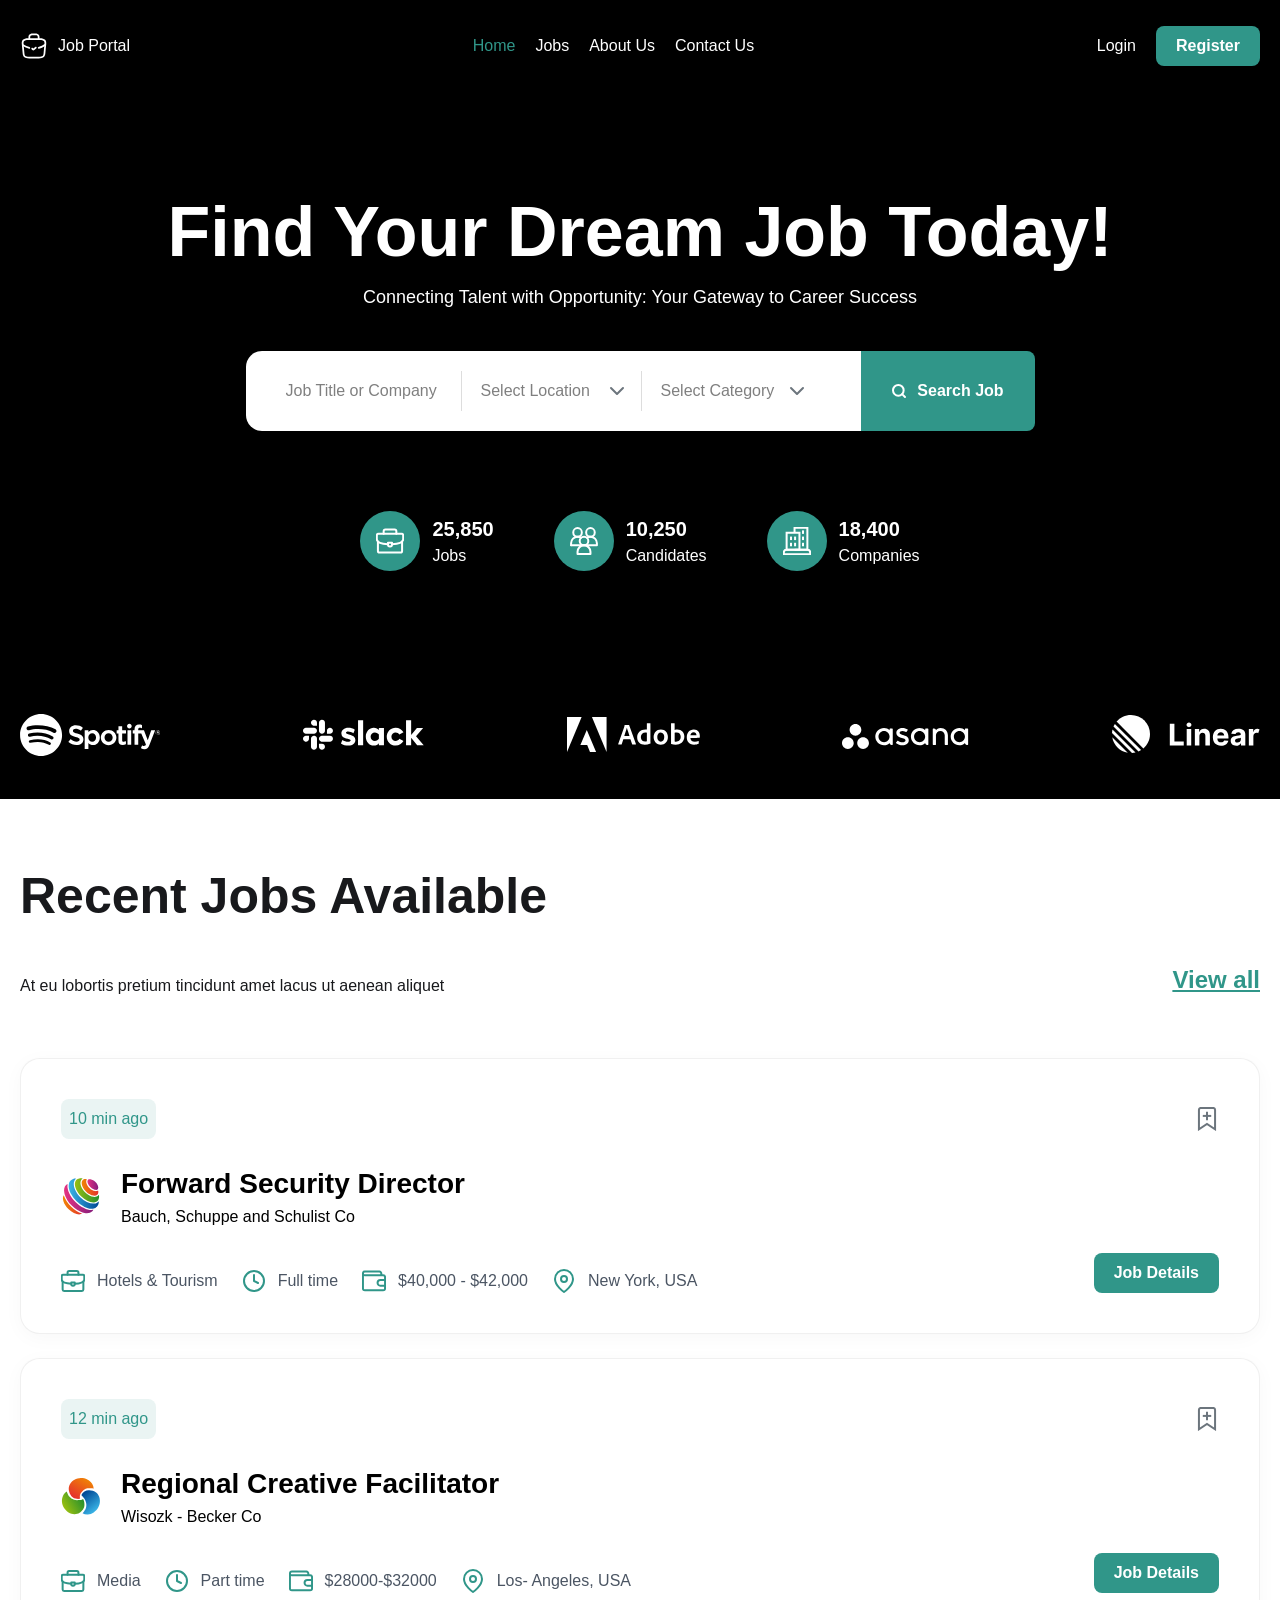
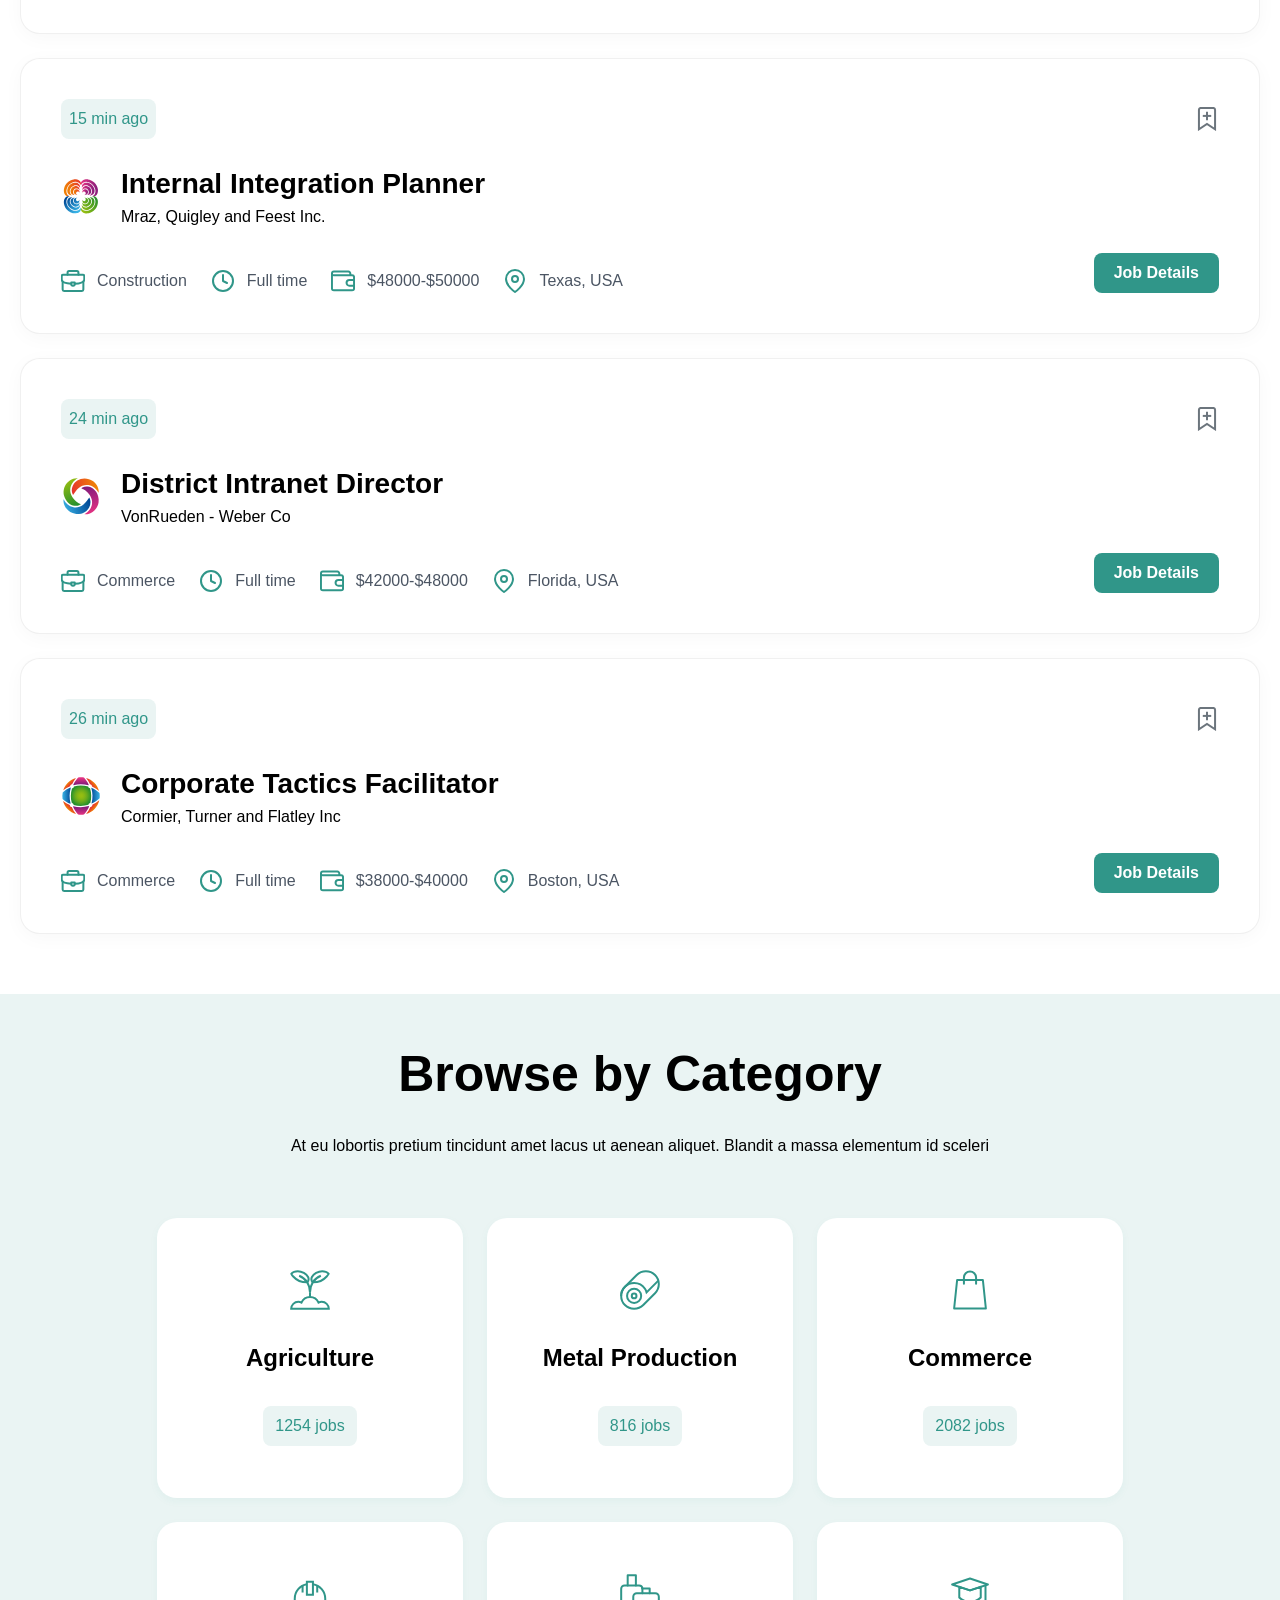
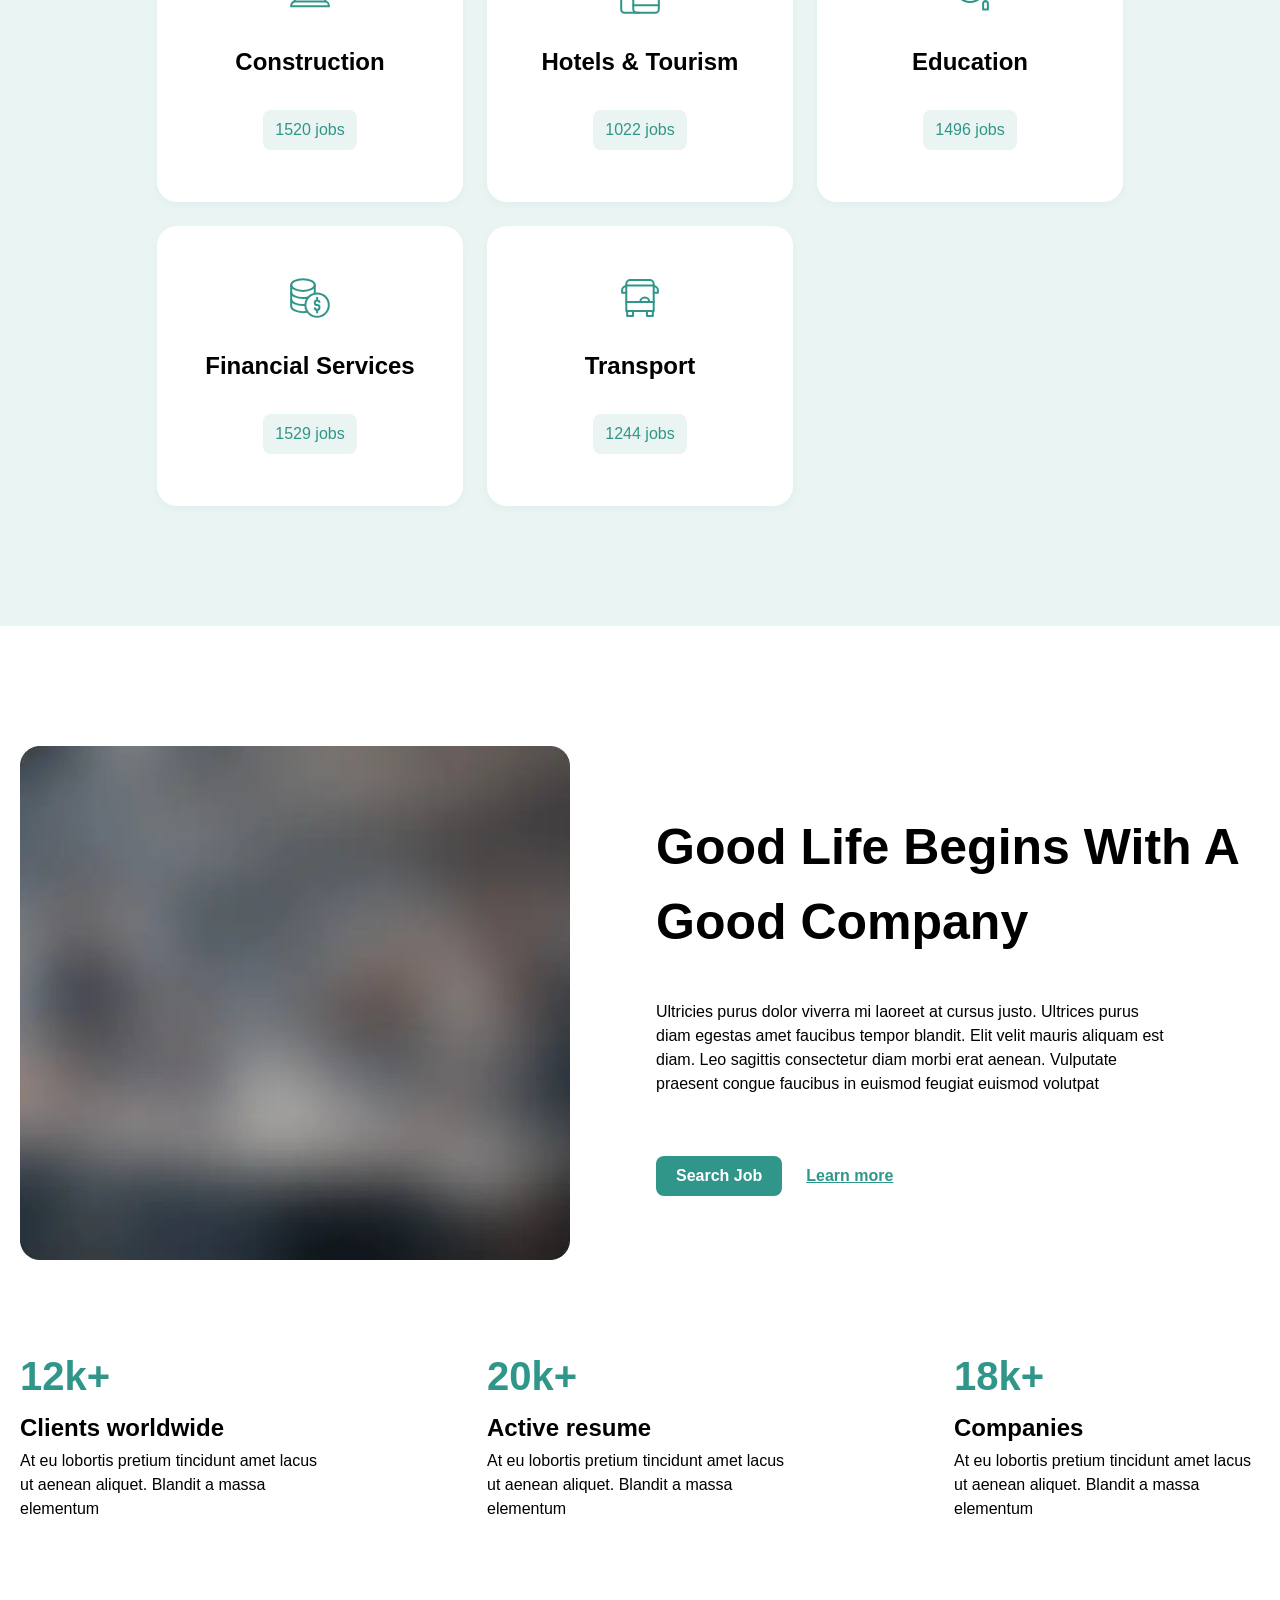
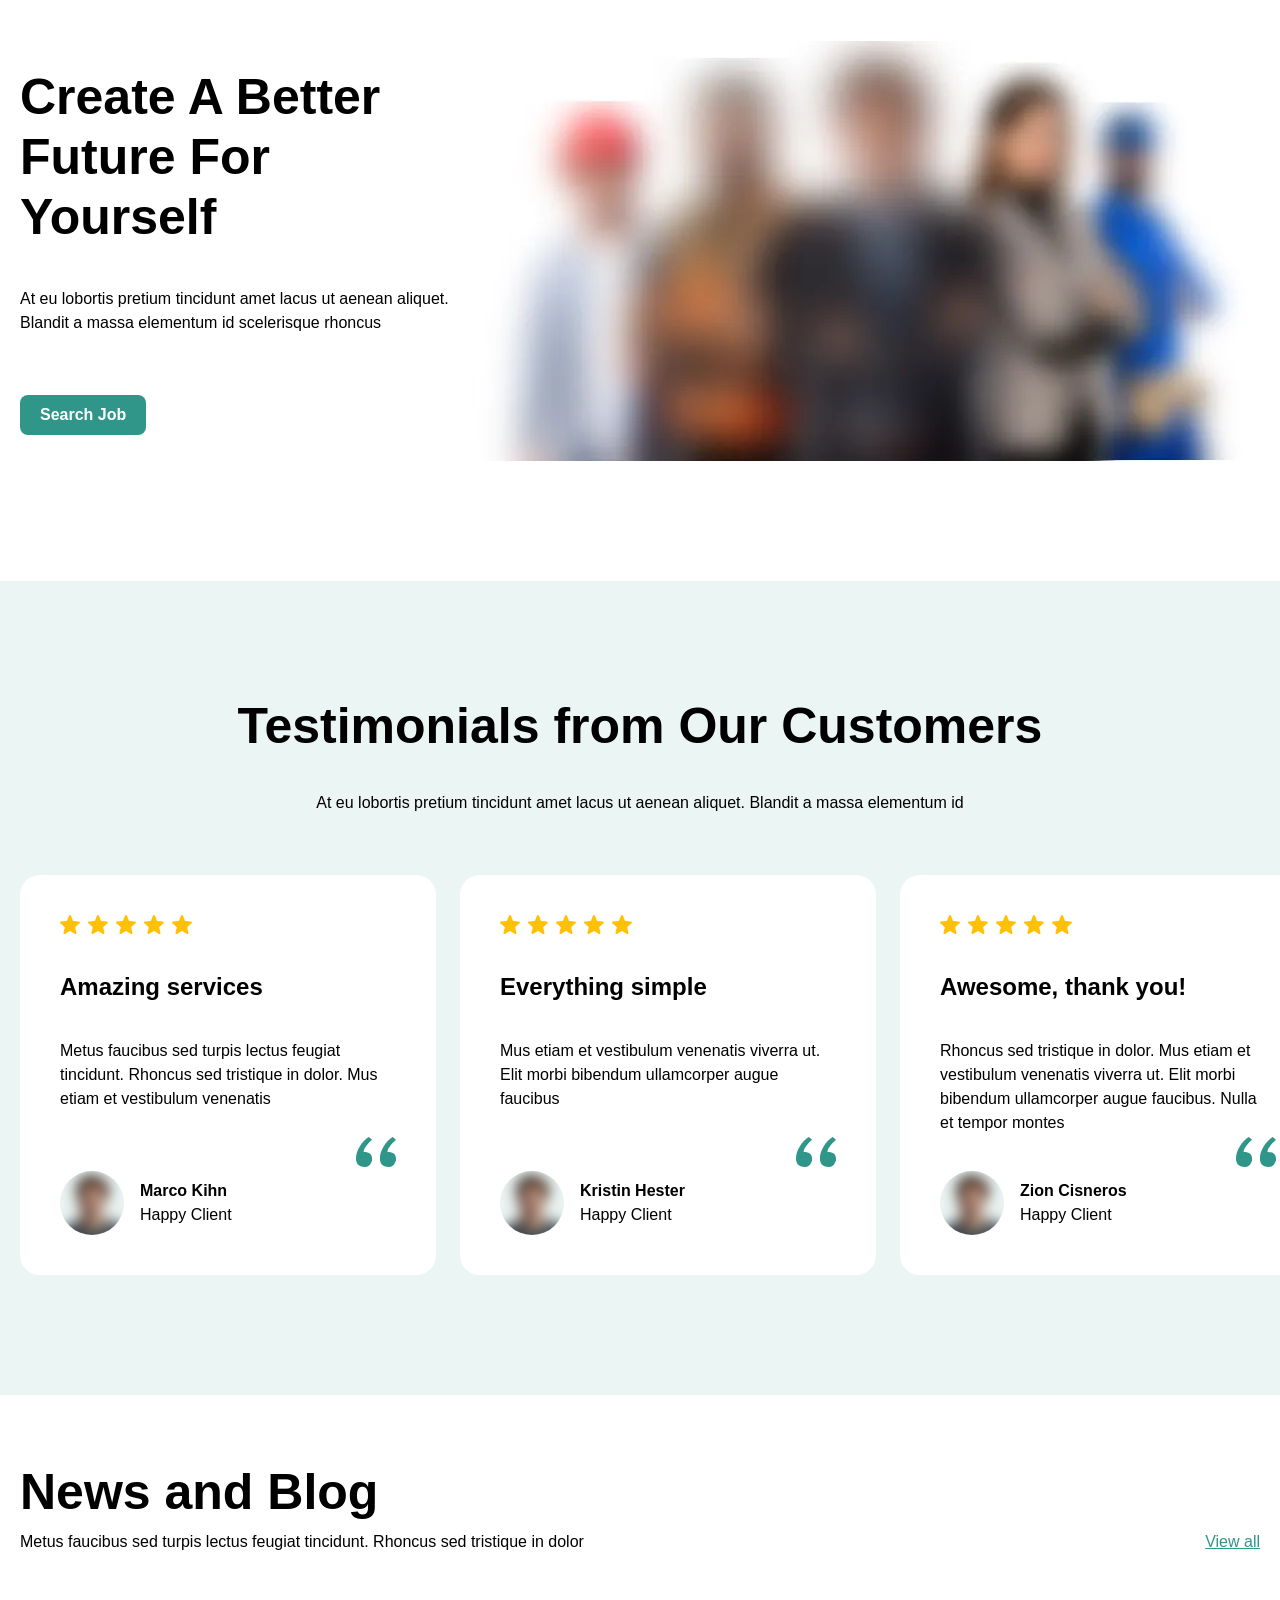
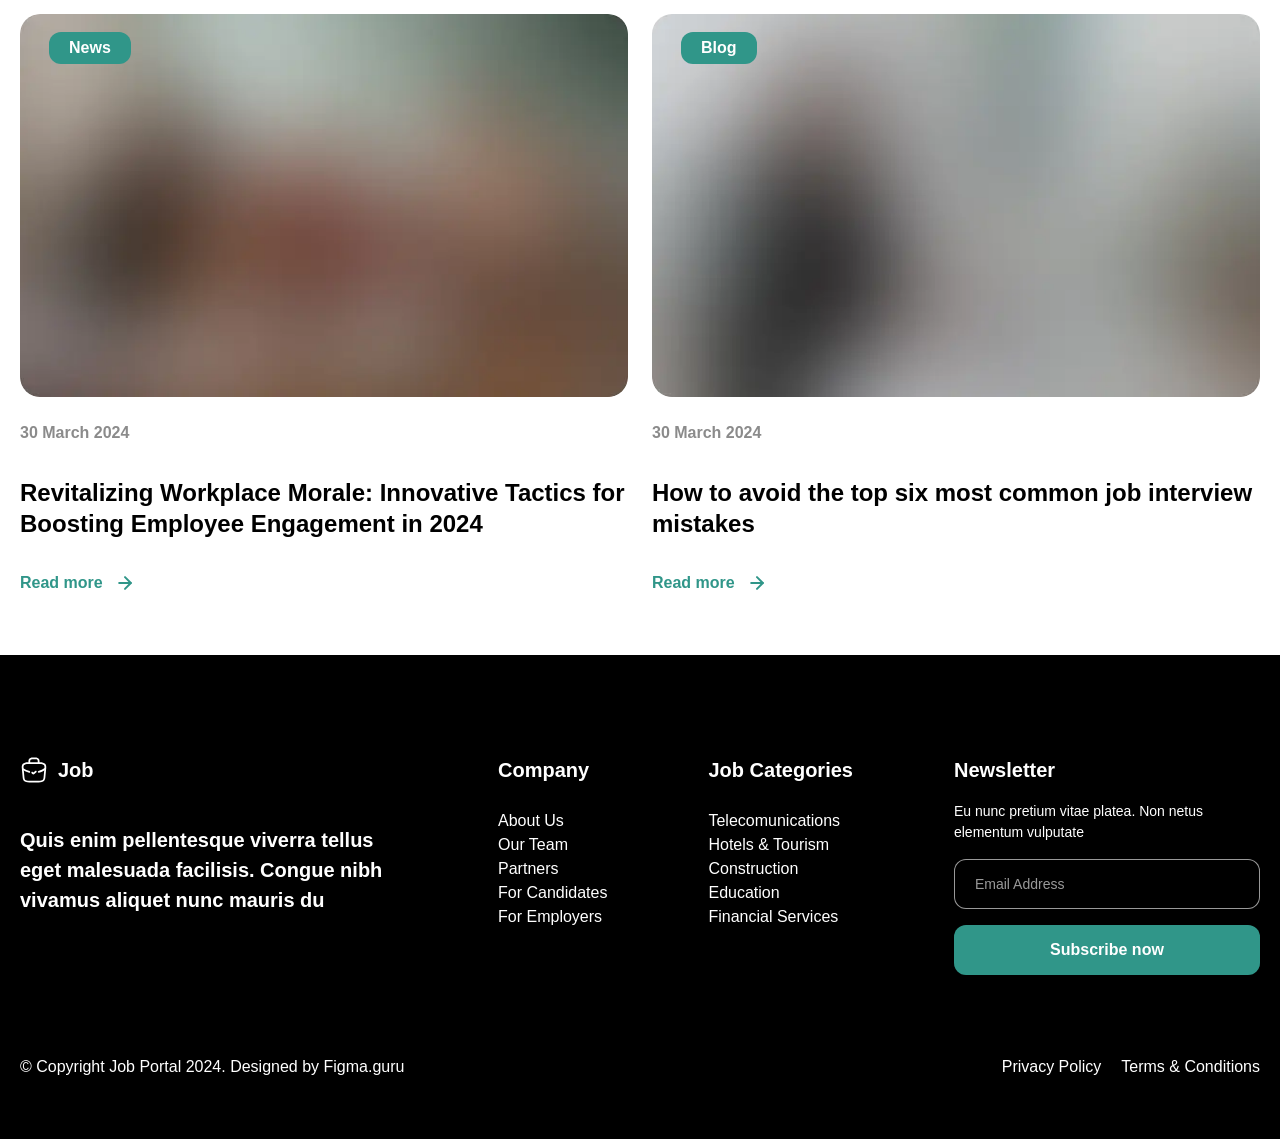
==== commit de379290: "Pending changes exported from your codespace" ====
--- a/index.html
+++ b/index.html
@@ -25,6 +25,18 @@
             <img src="images/sitelogo.svg" alt="" />
             <span>Job Portal</span>
           </a>
+
+          <button
+            class="header__hamburger"
+            type="button"
+            aria-label="メニューを開く"
+            aria-expanded="false"
+          >
+            <span class="header__hamburger-line"></span>
+            <span class="header__hamburger-line"></span>
+            <span class="header__hamburger-line"></span>
+          </button>
+
           <nav class="header__nav">
             <ul class="header__list">
               <li class="header__item is-active">
@@ -40,8 +52,14 @@
                 <a href="contact-us.html">Contact Us</a>
               </li>
             </ul>
+
+            <div class="header__actions header__actions--mobile">
+              <a href="#">Login</a>
+              <a class="button" href="#">Register</a>
+            </div>
           </nav>
-          <div class="header__actions">
+
+          <div class="header__actions header__actions--desktop">
             <a href="#">Login</a>
             <a class="button" href="#">Register</a>
           </div>
@@ -164,7 +182,9 @@
                   At eu lobortis pretium tincidunt amet lacus ut aenean aliquet
                 </p>
               </div>
-              <a class="viewall-link" href="jobs.html">View all</a>
+              <a class="viewall-link viewall-link--desktop" href="jobs.html"
+                >View all</a
+              >
             </div>
 
             <ul class="jobs__list">
@@ -199,7 +219,7 @@
                       </li>
 
                       <li class="job-card__meta-item">
-                        <img src="images/clock.svg" alt="" />
+                        <img src="images/clock-job-card.svg" alt="" />
                         <span>Full time</span>
                       </li>
 
@@ -253,7 +273,7 @@
                       </li>
 
                       <li class="job-card__meta-item">
-                        <img src="images/clock.svg" alt="" />
+                        <img src="images/clock-job-card.svg" alt="" />
                         <span>Part time</span>
                       </li>
 
@@ -309,7 +329,7 @@
                       </li>
 
                       <li class="job-card__meta-item">
-                        <img src="images/clock.svg" alt="" />
+                        <img src="images/clock-job-card.svg" alt="" />
                         <span>Full time</span>
                       </li>
 
@@ -361,7 +381,7 @@
                       </li>
 
                       <li class="job-card__meta-item">
-                        <img src="images/clock.svg" alt="" />
+                        <img src="images/clock-job-card.svg" alt="" />
                         <span>Full time</span>
                       </li>
 
@@ -417,7 +437,7 @@
                       </li>
 
                       <li class="job-card__meta-item">
-                        <img src="images/clock.svg" alt="" />
+                        <img src="images/clock-job-card.svg" alt="" />
                         <span>Full time</span>
                       </li>
 
@@ -441,6 +461,9 @@
                 </article>
               </li>
             </ul>
+            <a class="viewall-link viewall-link--mobile" href="jobs.html"
+              >View all</a
+            >
           </div>
         </div>
       </section>
@@ -863,7 +886,7 @@
               <p class="footer__news-desc">
                 Eu nunc pretium vitae platea. Non netus elementum vulputate
               </p>
-              <form class="footer-form">
+              <form class="footer__form">
                 <input
                   class="footer__input"
                   id="newsletter-email"
@@ -889,5 +912,6 @@
         </div>
       </div>
     </footer>
+    <script src="./js/main.js"></script>
   </body>
 </html>
--- a/css/base.css
+++ b/css/base.css
@@ -26,6 +26,8 @@
   background: none;
 }
 .container {
-  width: min(1300px, calc(100% - 40px));
+  width: 100%;
+  max-width: 1300px;
   margin-inline: auto;
+  padding-inline: 20px;
 }
--- a/css/layout.css
+++ b/css/layout.css
@@ -1,20 +1,17 @@
 /* =========================
-   header
+   header（基本）
 ========================= */
 .header {
   padding-block: 26px;
   background-color: #000;
   color: #fff;
+  position: relative;
+  z-index: 100;
 }
 
 .header__wrapper {
   display: flex;
   justify-content: space-between;
-  align-items: center;
-}
-
-.header__list {
-  display: flex;
   align-items: center;
   gap: 20px;
 }
@@ -23,9 +20,10 @@
   display: flex;
   align-items: center;
   gap: 10px;
+  z-index: 110;
 }
 
-.header__actions {
+.header__list {
   display: flex;
   align-items: center;
   gap: 20px;
@@ -42,8 +40,42 @@
   color: #309689;
 }
 
+.header__actions {
+  display: flex;
+  align-items: center;
+  gap: 20px;
+}
+
 .header__actions a:not(.button) {
   color: #fff;
+}
+
+/* デスクトップ用 / モバイル用の切り替え */
+.header__actions--mobile {
+  display: none;
+}
+
+/* ハンバーガーボタン（デフォルト非表示） */
+.header__hamburger {
+  display: none;
+  flex-direction: column;
+  justify-content: space-between;
+  width: 28px;
+  height: 20px;
+  background: transparent;
+  border: none;
+  cursor: pointer;
+  padding: 0;
+  z-index: 110;
+}
+
+.header__hamburger-line {
+  display: block;
+  width: 100%;
+  height: 2px;
+  background-color: #fff;
+  border-radius: 2px;
+  transition: all 0.3s ease;
 }
 
 /* =========================
@@ -123,6 +155,11 @@
   display: flex;
   gap: 20px;
 }
+.footer__form {
+  display: flex;
+  flex-direction: column;
+  gap: 16px;
+}
 .footer__input {
   width: 306px;
   height: 50px;
--- a/css/style.css
+++ b/css/style.css
@@ -49,6 +49,7 @@
   display: flex;
   gap: 60px;
 }
+
 .form__input,
 .form__select {
   height: 100%;
@@ -107,6 +108,12 @@
   align-items: center;
   gap: 12px;
 }
+
+.hero__stat img {
+  width: 60px;
+  height: 60px;
+}
+
 .hero__stat-content {
   display: flex;
   flex-direction: column;
@@ -164,12 +171,16 @@
   color: #18191c;
 }
 .viewall-link {
+  color: #309689;
+  text-decoration: underline;
+}
+.viewall-link--desktop {
   font-size: 24px;
   font-weight: 600;
-  color: #309689;
-  text-decoration: underline;
-}
-
+}
+.viewall-link--mobile {
+  display: none;
+}
 .jobs__list {
   display: flex;
   flex-direction: column;
@@ -217,6 +228,7 @@
   display: flex;
   flex-direction: column;
   align-items: center;
+  justify-content: center;
   gap: 30px;
 
   width: 306px;
@@ -402,8 +414,8 @@
   color: #000;
 }
 .testimonial__list {
-  display: flex;
-  align-items: flex-end;
+  display: grid;
+  grid-template-columns: repeat(3, 1fr);
   gap: 24px;
 }
 .testimonial__item {
@@ -2007,3 +2019,608 @@
   height: 60px;
   width: auto;
 }
+
+/* =========================
+   Responsive
+========================= */
+@media (max-width: 768px) {
+  .header {
+    padding-block: 16px;
+  }
+
+  .header__hamburger {
+    display: flex;
+  }
+
+  .header__actions--desktop {
+    display: none;
+  }
+
+  .header__nav {
+    position: fixed;
+    top: 0;
+    right: 0;
+    width: min(320px, 85vw);
+    height: 100vh;
+    background-color: #000;
+    padding: 80px 32px 40px;
+    transform: translateX(100%);
+    transition: transform 0.3s ease;
+    z-index: 100;
+    overflow-y: auto;
+  }
+
+  .header__nav.is-open {
+    transform: translateX(0);
+  }
+
+  .header__list {
+    flex-direction: column;
+    align-items: flex-start;
+    gap: 24px;
+  }
+
+  .header__item a {
+    font-size: 18px;
+  }
+
+  .header__actions--mobile {
+    display: flex;
+    flex-direction: column;
+    align-items: flex-start;
+    gap: 16px;
+    margin-top: 40px;
+    padding-top: 24px;
+    border-top: 1px solid rgba(255, 255, 255, 0.2);
+  }
+
+  .header__actions--mobile a {
+    color: #fff;
+    font-size: 18px;
+    font-weight: 500;
+    transition: color 0.3s;
+  }
+
+  .header__actions--mobile a:hover {
+    color: #309689;
+  }
+
+  .header__actions--mobile .button {
+    background-color: transparent;
+    color: #fff;
+    padding: 0;
+    border: none;
+    border-radius: 0;
+    height: auto;
+    font-weight: 500;
+  }
+
+  .header__actions--mobile .button:hover {
+    color: #309689;
+  }
+
+  .header__hamburger.is-active .header__hamburger-line:nth-child(1) {
+    transform: translateY(9px) rotate(45deg);
+  }
+  .header__hamburger.is-active .header__hamburger-line:nth-child(2) {
+    opacity: 0;
+  }
+  .header__hamburger.is-active .header__hamburger-line:nth-child(3) {
+    transform: translateY(-9px) rotate(-45deg);
+  }
+
+  .header__overlay {
+    position: fixed;
+    inset: 0;
+    background-color: rgba(0, 0, 0, 0.5);
+    opacity: 0;
+    visibility: hidden;
+    transition: all 0.3s ease;
+    z-index: 90;
+  }
+
+  .header__overlay.is-active {
+    opacity: 1;
+    visibility: visible;
+  }
+  /* 共通 */
+  .container {
+    padding-inline: 16px;
+  }
+
+  /* Header */
+  .header {
+    padding-block: 20px;
+  }
+
+  /* Hero */
+
+  .hero__title {
+    font-size: 32px;
+    line-height: 1.25;
+  }
+
+  .hero__subtitle {
+    font-size: 18px;
+  }
+
+  .hero__header {
+    gap: 12px;
+    margin-bottom: 40px;
+  }
+
+  .hero__search {
+    margin-bottom: 80px;
+    flex-direction: column;
+    width: 100%;
+    height: auto;
+    padding: 40px 20px;
+    gap: 40px;
+  }
+
+  .hero__fields {
+    flex-direction: column;
+    width: 100%;
+    gap: 20px;
+    padding-inline: 0;
+  }
+
+  .form__input,
+  .form__select-wrapper,
+  .form__select {
+    width: 100%;
+    justify-content: space-between;
+  }
+
+  .form__input,
+  .form__select-wrapper {
+    width: 100%;
+    border-bottom: 1px solid rgba(0, 0, 0, 0.5);
+    padding-bottom: 8px;
+  }
+
+  .form__select-wrapper::before {
+    display: none;
+  }
+
+  .hero__button {
+    width: 100%;
+    height: 50px;
+    border-radius: 8px;
+  }
+
+  .hero__statistics {
+    display: flex;
+    width: 100%;
+    justify-content: space-between;
+    gap: 0;
+  }
+
+  .hero__stat {
+    display: flex;
+    align-items: center;
+    gap: 6px;
+    min-width: 0;
+    flex: 1 1 0;
+  }
+
+  .hero__stat img {
+    width: 40px;
+    height: 40px;
+    flex-shrink: 0;
+  }
+
+  .hero__stat-number {
+    font-size: 16px;
+    line-height: 1.2;
+  }
+
+  .hero__stat-label {
+    font-size: 12px;
+  }
+
+  /* Company Logos */
+  .company-logos__list {
+    flex-wrap: wrap;
+    justify-content: center;
+    gap: 24px 32px;
+  }
+
+  /* Jobs */
+  .jobs {
+    display: flex;
+    flex-direction: column;
+    gap: 60px;
+  }
+
+  .jobs__header {
+    flex-direction: column;
+    gap: 16px;
+    padding-bottom: 60px;
+  }
+
+  .jobs__heading {
+    gap: 40px;
+    align-items: center;
+    text-align: center;
+  }
+
+  .jobs__header-title {
+    font-size: 28px;
+  }
+
+  .viewall-link--desktop {
+    display: none;
+  }
+  .viewall-link--mobile {
+    display: flex;
+    justify-content: center;
+    align-items: center;
+    text-align: center;
+    margin-top: 60px;
+    font-size: 24px;
+    font-weight: 600;
+  }
+
+  .job-card {
+    gap: 40px;
+    padding: 40px;
+  }
+
+  .job-card__main {
+    flex-direction: column;
+  }
+
+  .job-card__main img {
+    width: 40px;
+    height: 40px;
+  }
+
+  .job-card__contents {
+    gap: 20px;
+  }
+
+  .job-card__title {
+    line-height: 1.2;
+  }
+
+  .job-card__subtitle {
+    line-height: 1.2;
+  }
+
+  .job-card__bottom {
+    flex-direction: column;
+    align-items: flex-start;
+    gap: 40px;
+  }
+
+  .job-card__meta {
+    flex-direction: column;
+    gap: 24px;
+  }
+
+  .job-card__details {
+    width: 100%;
+  }
+
+  .job-card__details .button {
+    width: 100%;
+    justify-content: center;
+  }
+
+  /* Category */
+  .category {
+    padding-top: 40px;
+    padding-bottom: 60px;
+  }
+
+  .category__header {
+    padding-bottom: 32px;
+  }
+
+  .category__header-title {
+    font-size: 32px;
+    padding-bottom: 16px;
+  }
+
+  .category__list {
+    grid-template-columns: 1fr;
+    gap: 40px;
+  }
+
+  .category__link {
+    width: 100%;
+    height: auto;
+    padding-block: 40px;
+  }
+
+  /* About */
+  .about {
+    padding-block: 40px;
+  }
+
+  .about__wrapper {
+    gap: 40px;
+  }
+
+  .about__content {
+    flex-direction: column;
+    gap: 32px;
+  }
+
+  .about__title {
+    font-size: 32px;
+  }
+
+  .about__body {
+    gap: 32px;
+  }
+
+  .about__text {
+    gap: 20px;
+    text-align: center;
+  }
+
+  .about__desc {
+    width: 100%;
+    max-width: 100%;
+  }
+
+  .about__actions {
+    flex-wrap: wrap;
+    justify-content: center;
+  }
+
+  .about__list {
+    flex-direction: column;
+    gap: 32px;
+  }
+
+  .about__item {
+    width: 100%;
+  }
+
+  .about__count {
+    font-size: 32px;
+  }
+
+  /* Banner */
+  .banner {
+    padding-block: 40px;
+  }
+
+  .banner__wrapper {
+    /* display: flex;
+  justify-content: space-between;
+  align-items: center;
+  border-radius: 20px; */
+
+    flex-direction: column;
+    justify-content: center;
+    gap: 40px;
+  }
+
+  .banner__title {
+    font-size: 32px;
+  }
+
+  .banner__left {
+    gap: 32px;
+  }
+
+  .banner__text {
+    gap: 16px;
+  }
+
+  /* Testimonial */
+  .testimonial {
+    padding-block: 60px;
+  }
+
+  .testimonial__header {
+    gap: 20px;
+  }
+
+  .testimonial__title {
+    font-size: 32px;
+  }
+
+  .testimonial__list {
+    grid-template-columns: 1fr;
+  }
+
+  .testimonial__item {
+    width: 100%;
+    height: auto;
+    padding: 28px;
+  }
+
+  .testimonial__content {
+    width: 100%;
+    height: auto;
+  }
+
+  /* Blog */
+  .blog {
+    padding-block: 40px;
+  }
+
+  .blog__header {
+    flex-direction: column;
+    align-items: flex-start;
+    gap: 16px;
+  }
+
+  .blog__title {
+    font-size: 32px;
+  }
+
+  .blog__list {
+    flex-direction: column;
+    gap: 32px;
+  }
+
+  .blog__item {
+    width: 100%;
+  }
+
+  .blog__headline {
+    font-size: 20px;
+  }
+
+  /* Footer */
+  .footer {
+    padding-block: 60px 40px;
+  }
+
+  .footer__top {
+    flex-direction: column;
+    gap: 40px;
+  }
+
+  .footer__col--brand,
+  .footer__col--news {
+    width: 100%;
+  }
+
+  .footer__input {
+    width: 100%;
+  }
+
+  .footer__bottom {
+    flex-direction: column;
+    gap: 16px;
+    text-align: center;
+  }
+
+  .footer__addition {
+    justify-content: center;
+  }
+
+  /* ===== 他ページ共通調整 ===== */
+
+  /* Page Hero */
+  .page-hero {
+    padding-block: 80px;
+  }
+
+  .page-hero__title {
+    font-size: 36px;
+  }
+
+  /* Jobs Listing */
+  .jobs__toolbar {
+    flex-direction: column;
+    align-items: flex-start;
+  }
+
+  .job-filter {
+    padding: 24px 20px;
+  }
+
+  /* Job Details */
+  .job-details__header .jobs__item {
+    padding: 24px;
+  }
+
+  .related-jobs__title {
+    font-size: 32px;
+  }
+
+  /* Top Company */
+  .top-company__list {
+    grid-template-columns: 1fr;
+  }
+
+  .top-company__title {
+    font-size: 32px;
+  }
+
+  /* How it works */
+  .how-it-works__list {
+    grid-template-columns: 1fr;
+  }
+
+  .how-it-works__title {
+    font-size: 32px;
+  }
+
+  /* FAQ */
+  .faq {
+    padding-block: 60px 40px;
+  }
+
+  .faq__title {
+    font-size: 32px;
+  }
+
+  .faq__item {
+    padding: 24px 16px;
+    flex-direction: column;
+    gap: 12px;
+  }
+
+  .faq__question {
+    font-size: 18px;
+  }
+
+  /* About Video */
+  .about-video__title {
+    width: 90%;
+    font-size: 28px;
+  }
+
+  .about-video__body {
+    padding: 24px 20px;
+  }
+
+  .about-video__list {
+    grid-template-columns: 1fr;
+    gap: 24px;
+  }
+
+  .about-video__subtitle {
+    width: 100%;
+  }
+
+  /* About Best */
+  .about-best__title {
+    font-size: 32px;
+  }
+
+  .about-best__list {
+    grid-template-columns: 1fr;
+  }
+
+  .about-best__images {
+    grid-template-columns: 1fr;
+  }
+
+  /* Contact */
+  .contact__title {
+    font-size: 32px;
+  }
+
+  .contact__list {
+    grid-template-columns: 1fr;
+    gap: 32px;
+  }
+
+  .contact-form__row {
+    grid-template-columns: 1fr;
+  }
+
+  .contact-form .button {
+    width: 100%;
+  }
+
+  .contact-company__logos {
+    padding-inline: 0;
+    justify-content: center;
+    gap: 24px;
+  }
+  /* デバッグ用 */
+  /* * {
+    outline: 1px solid red;
+  } */
+}
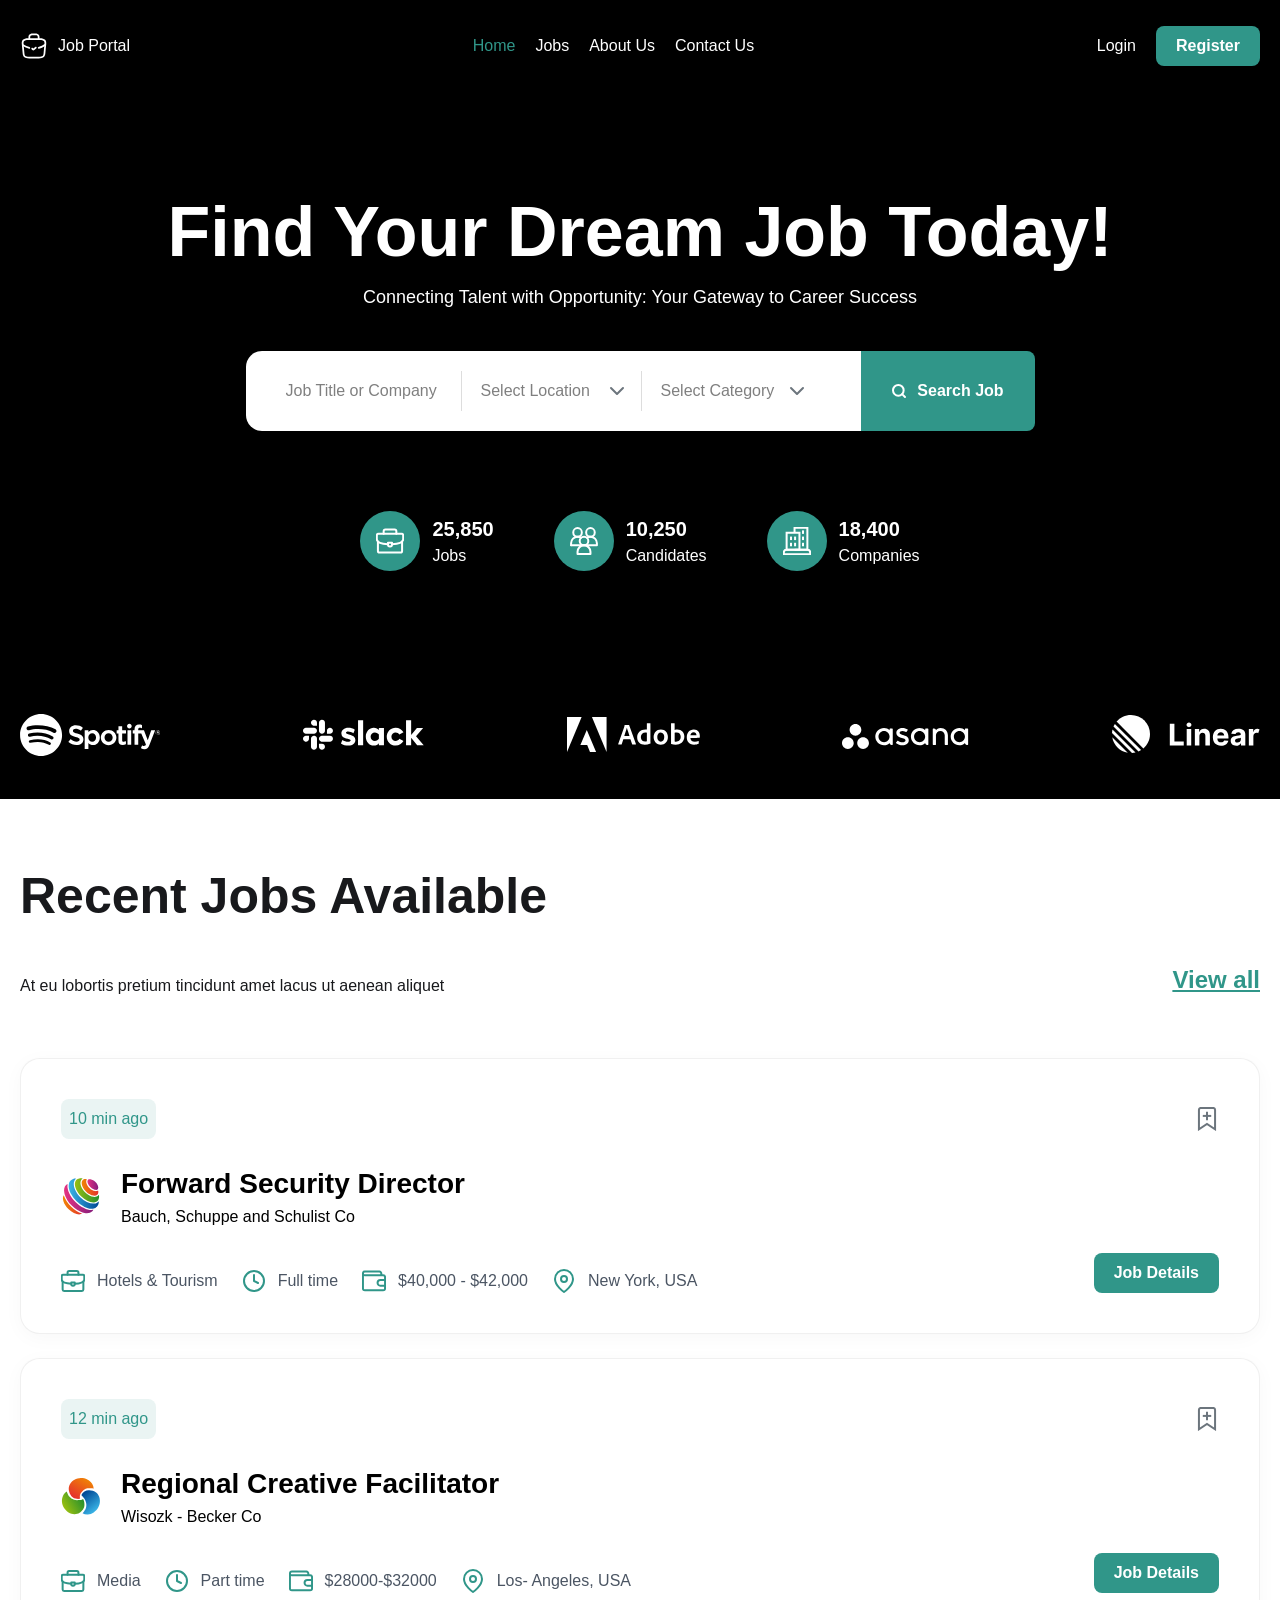
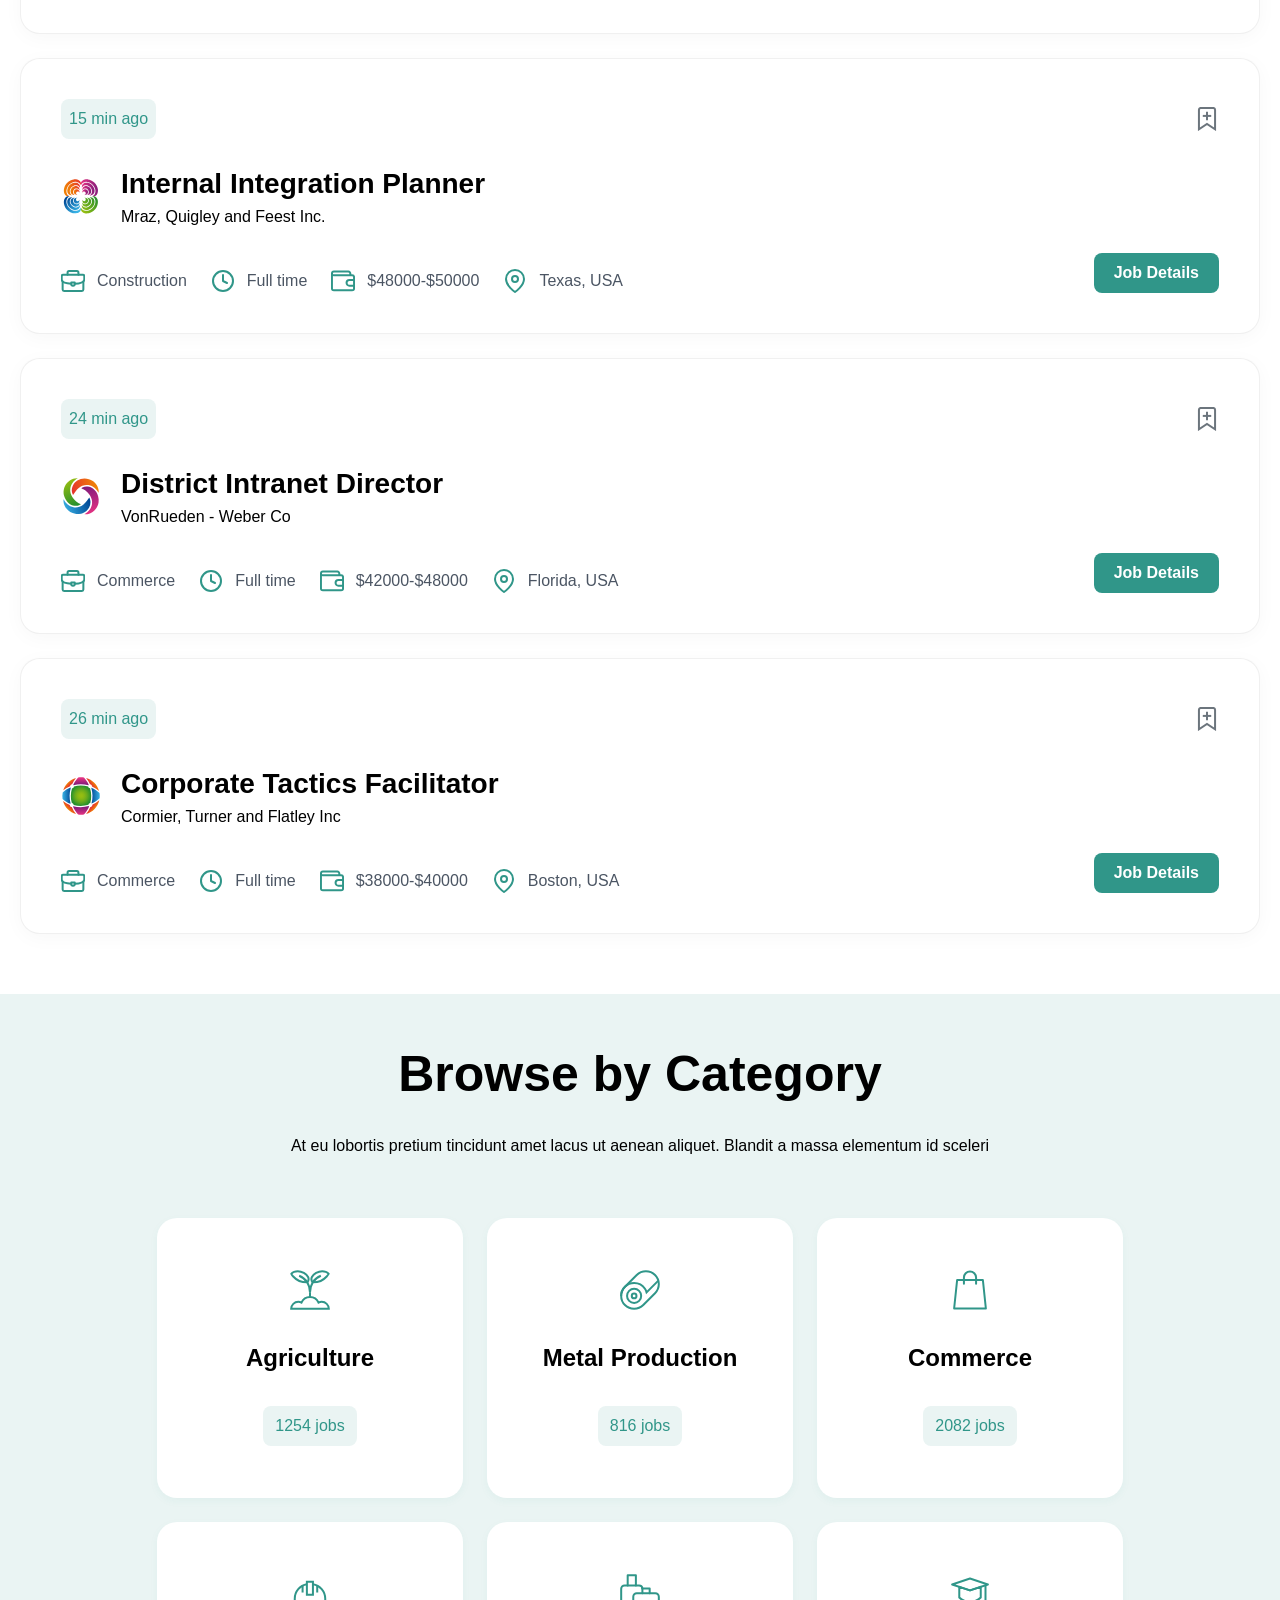
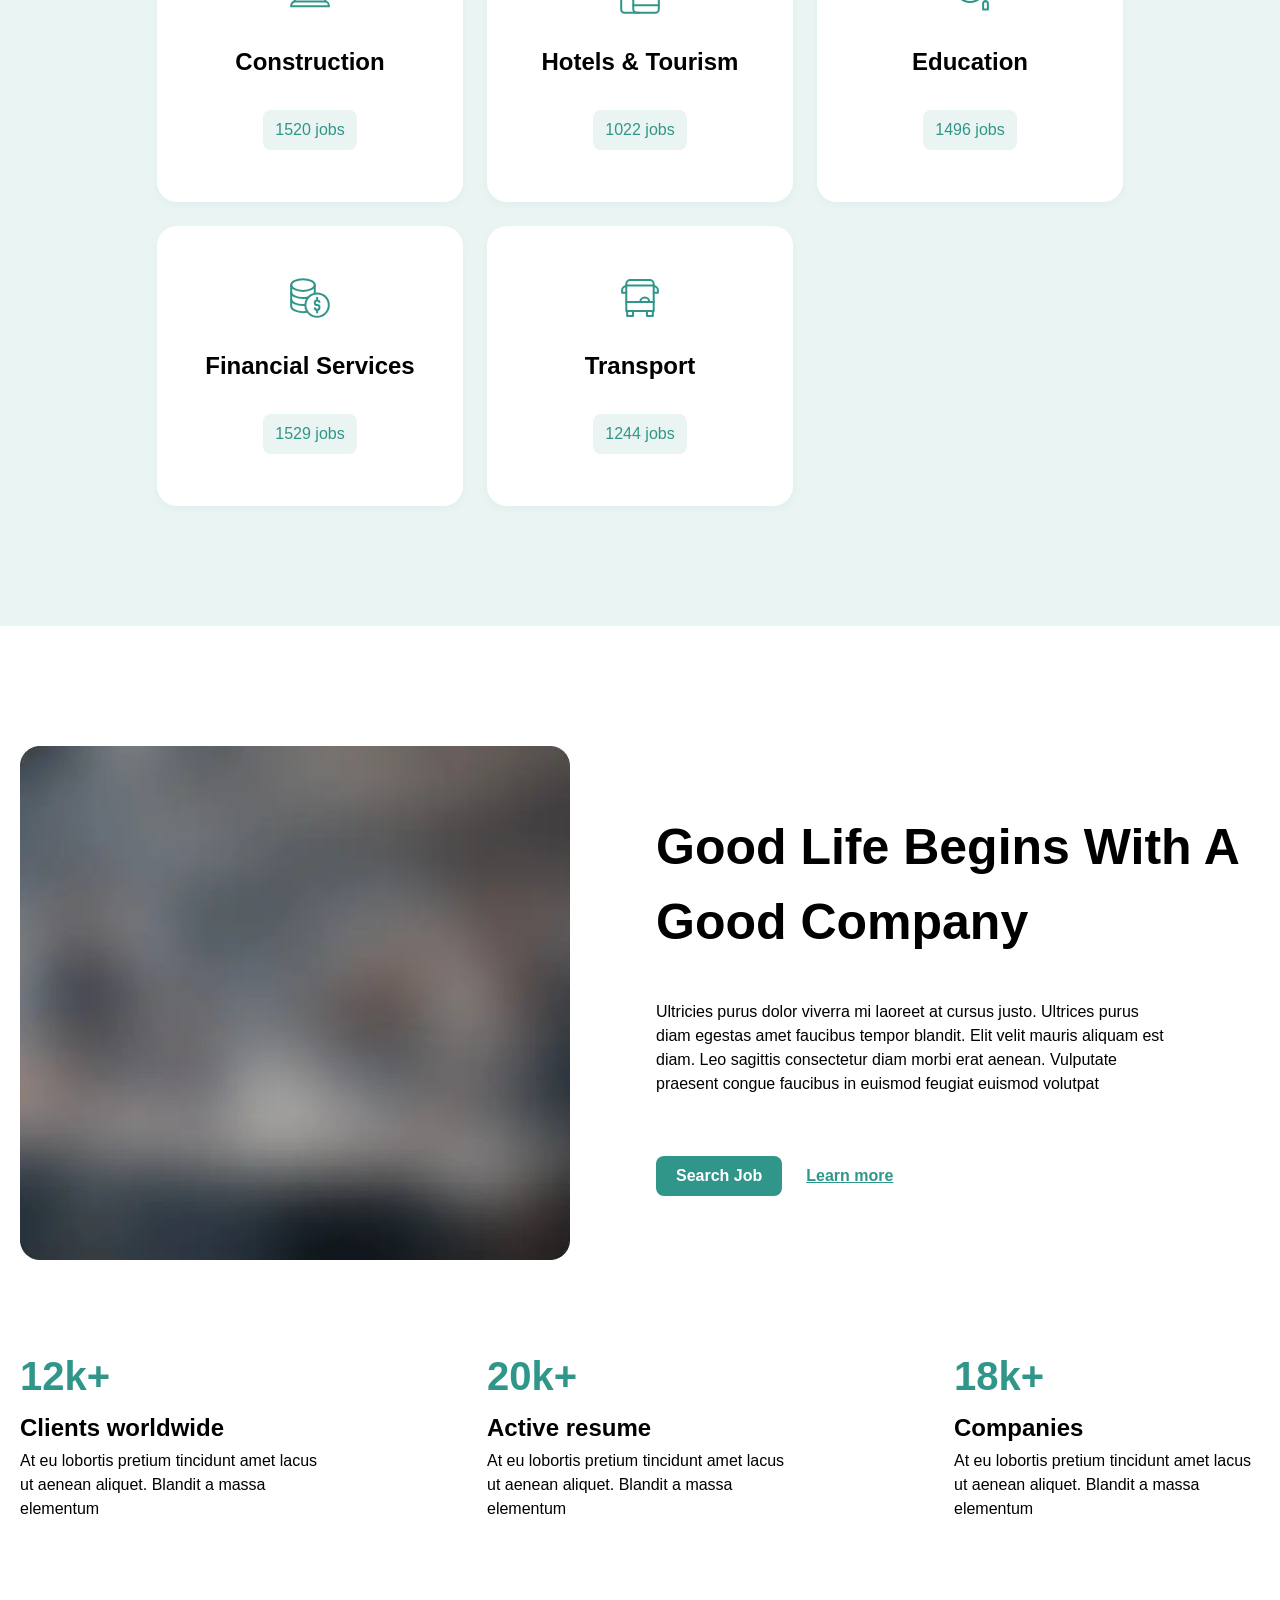
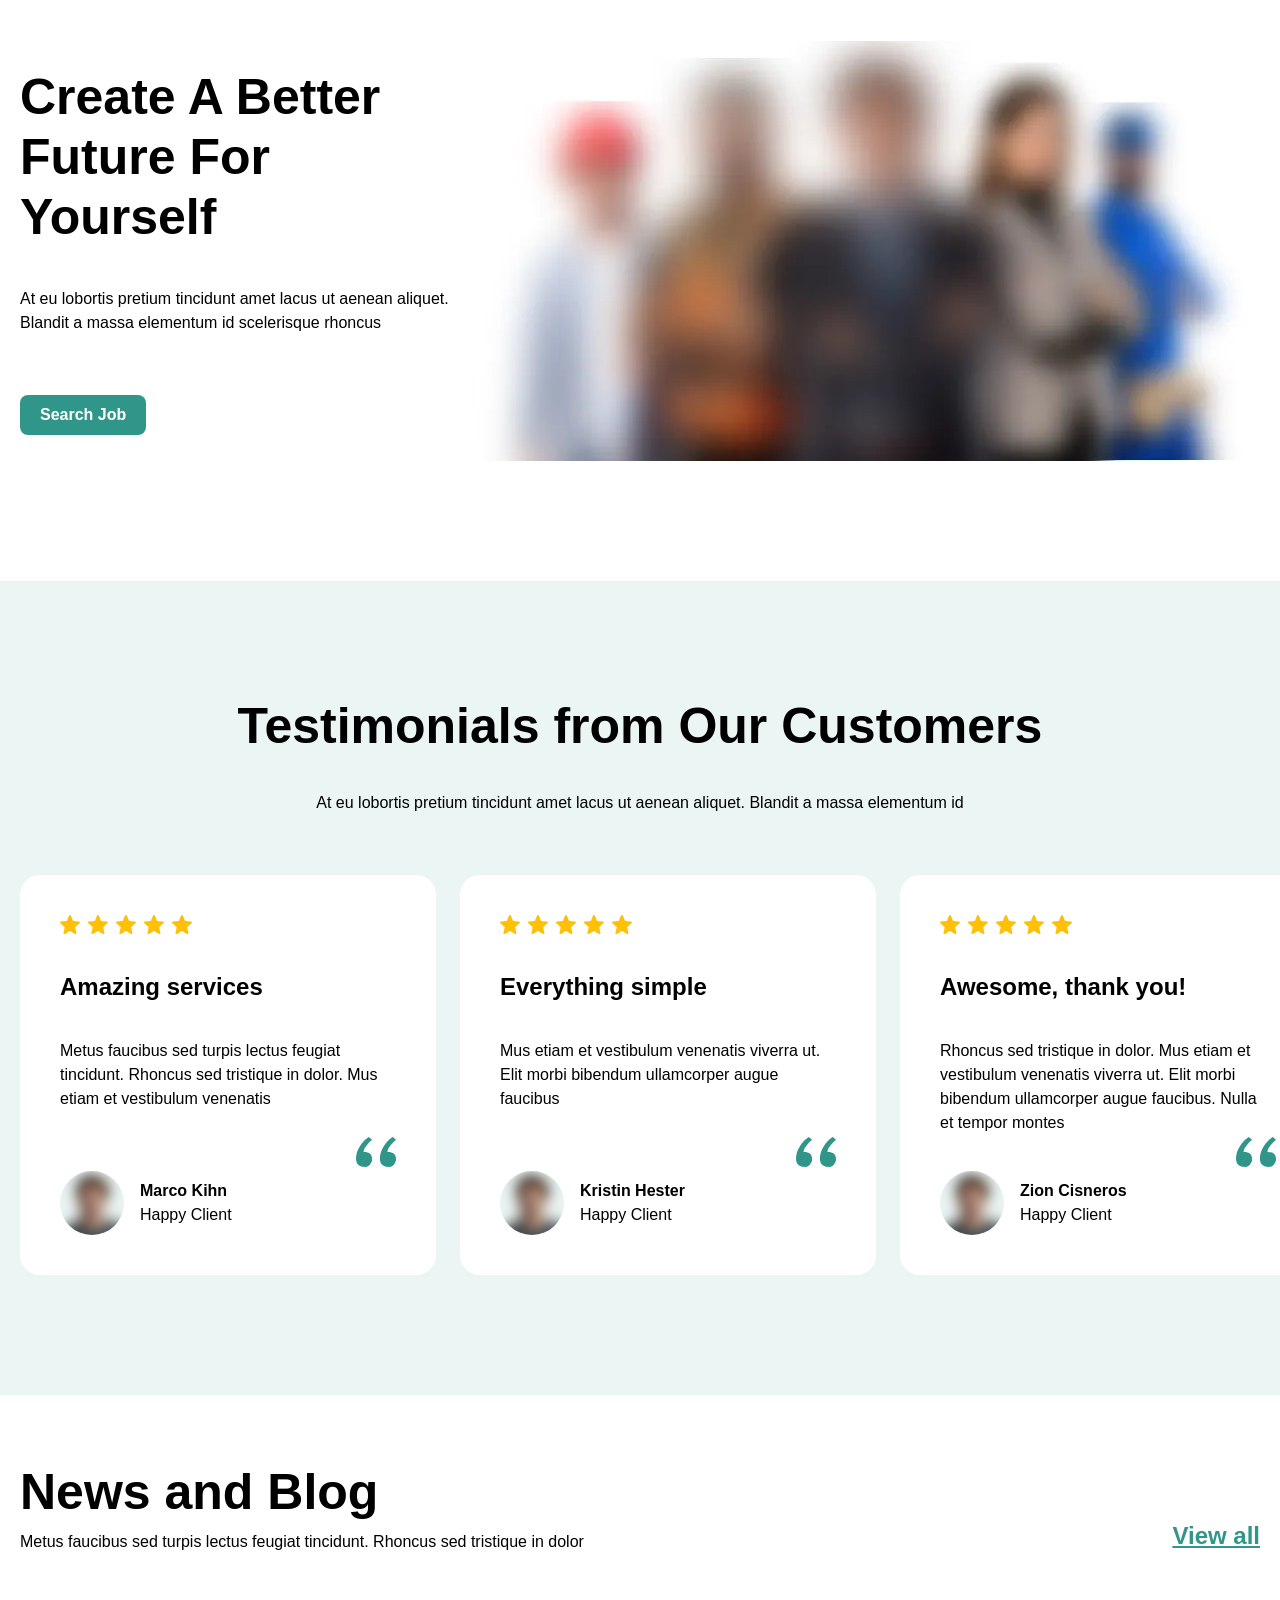
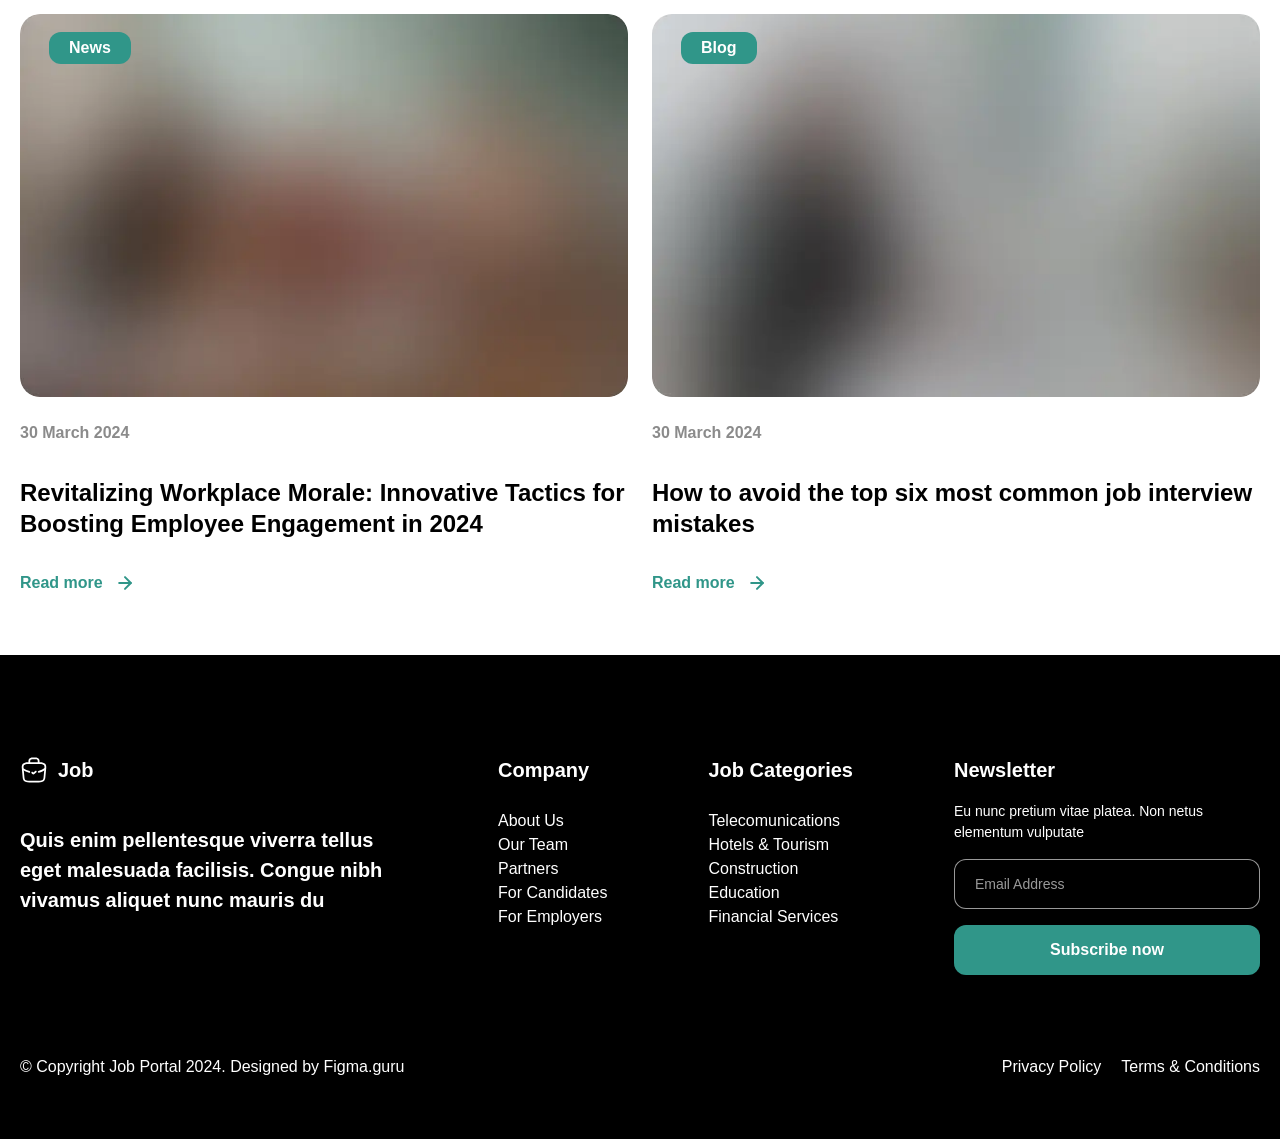
==== commit 8922ddb4: "Complete responsive styling for index page" ====
--- a/index.html
+++ b/index.html
@@ -786,7 +786,9 @@
                   sed tristique in dolor
                 </p>
               </div>
-              <a class="viewall-link" href="#">View all</a>
+                  <a class="viewall-link viewall-link--desktop" href="jobs.html"
+                >View all</a
+              >
             </div>
             <ul class="blog__list">
               <li class="blog__item">
@@ -840,6 +842,9 @@
                 </a>
               </li>
             </ul>
+                <a class="viewall-link viewall-link--mobile" href="jobs.html"
+                >View all</a
+              >
           </div>
         </div>
       </section>
@@ -901,10 +906,14 @@
           </div>
 
           <div class="footer__bottom">
+            <div class="footer__addition footer__addition--mobile">
+              <a href="#" class="footer__privacy">Privacy Policy</a>
+              <a href="#" class="footer__terms">Terms & Conditions</a>
+            </div>
             <p class="footer__copy">
               © Copyright Job Portal 2024. Designed by Figma.guru
             </p>
-            <div class="footer__addition">
+            <div class="footer__addition footer__addition--desktop">
               <a href="#" class="footer__privacy">Privacy Policy</a>
               <a href="#" class="footer__terms">Terms & Conditions</a>
             </div>
--- a/css/layout.css
+++ b/css/layout.css
@@ -151,9 +151,12 @@
   display: flex;
   justify-content: space-between;
 }
-.footer__addition {
+.footer__addition--desktop {
   display: flex;
   gap: 20px;
+}
+.footer__addition--mobile{
+  display: none;
 }
 .footer__form {
   display: flex;
--- a/css/style.css
+++ b/css/style.css
@@ -921,6 +921,7 @@
 }
 
 /* Job cards on Jobs page */
+
 .page-jobs__list {
   display: flex;
   flex-direction: column;
@@ -2228,6 +2229,10 @@
 
   /* Jobs */
   .jobs {
+    padding-block: 60px;
+  }
+
+  .jobs__wrapper{
     display: flex;
     flex-direction: column;
     gap: 60px;
@@ -2236,7 +2241,7 @@
   .jobs__header {
     flex-direction: column;
     gap: 16px;
-    padding-bottom: 60px;
+    padding-bottom: 0px;
   }
 
   .jobs__heading {
@@ -2257,7 +2262,7 @@
     justify-content: center;
     align-items: center;
     text-align: center;
-    margin-top: 60px;
+    /* margin-top: 60px; */
     font-size: 24px;
     font-weight: 600;
   }
@@ -2371,37 +2376,57 @@
     justify-content: center;
   }
 
+  .about__stats{
+    padding-block: 40px;
+  }
+
   .about__list {
     flex-direction: column;
+    justify-content: center;
+    text-align: center;
     gap: 32px;
   }
 
   .about__item {
     width: 100%;
+    gap: 29px;
   }
 
   .about__count {
-    font-size: 32px;
+    font-size: 60px;
+    font-weight: 700;
+    line-height: 1;
+  }
+
+  .about__label{
+    font-size: 24px;
+    font-weight: 600;
+    line-height: 1;
+  }
+
+  .about__info{
+    font-size: 16px;
+    font-weight: 500;
   }
 
   /* Banner */
   .banner {
-    padding-block: 40px;
+    padding-block: 60px;
   }
 
   .banner__wrapper {
-    /* display: flex;
-  justify-content: space-between;
-  align-items: center;
-  border-radius: 20px; */
-
     flex-direction: column;
     justify-content: center;
+    text-align: center;
     gap: 40px;
   }
 
   .banner__title {
-    font-size: 32px;
+    font-size: 28px;
+  }
+
+  .banner__desc{
+
   }
 
   .banner__left {
@@ -2410,6 +2435,10 @@
 
   .banner__text {
     gap: 16px;
+  }
+
+    .banner__left .button{
+    width: 100%;
   }
 
   /* Testimonial */
@@ -2417,8 +2446,13 @@
     padding-block: 60px;
   }
 
+   .testimonial__wrapper{
+    gap: 40px;
+   }
+
   .testimonial__header {
-    gap: 20px;
+    gap: 40px;
+    text-align: center;
   }
 
   .testimonial__title {
@@ -2445,14 +2479,21 @@
     padding-block: 40px;
   }
 
-  .blog__header {
+  .blog__wrapper {
+  gap: 40px;
+}
+
+  .blog__text {
+    display: flex;
     flex-direction: column;
-    align-items: flex-start;
-    gap: 16px;
+    align-items: center;
+    text-align: center;
+    gap: 40px;
   }
 
   .blog__title {
-    font-size: 32px;
+    font-size: 28px;
+    line-height: 1.2;
   }
 
   .blog__list {
@@ -2464,19 +2505,36 @@
     width: 100%;
   }
 
+  .blog__genre {
+  left: 15px;
+}
+
+.blog__content{
+  gap: 24px;
+}
+
   .blog__headline {
     font-size: 20px;
   }
 
   /* Footer */
   .footer {
-    padding-block: 60px 40px;
+    padding-block: 100px 60px;
   }
 
   .footer__top {
     flex-direction: column;
+    align-items: center;
+    text-align: center;
     gap: 40px;
   }
+
+  .footer__col {
+  display: flex;
+  flex-direction: column;
+
+  align-items: center;
+}
 
   .footer__col--brand,
   .footer__col--news {
@@ -2493,8 +2551,25 @@
     text-align: center;
   }
 
-  .footer__addition {
+  .footer__form{
+    width: 100%;
+  }
+
+  .footer__addition--desktop {
+    display: none;
+  }
+
+  .footer__addition--mobile{
+    display: flex;
     justify-content: center;
+    gap: 20px;
+    text-decoration: underline;
+  }
+
+  .footer__copy{
+    font-size: 14px;
+    font-weight: 500;
+    color: rgba(255, 255, 255, 0.5);
   }
 
   /* ===== 他ページ共通調整 ===== */
@@ -2509,6 +2584,7 @@
   }
 
   /* Jobs Listing */
+
   .jobs__toolbar {
     flex-direction: column;
     align-items: flex-start;
